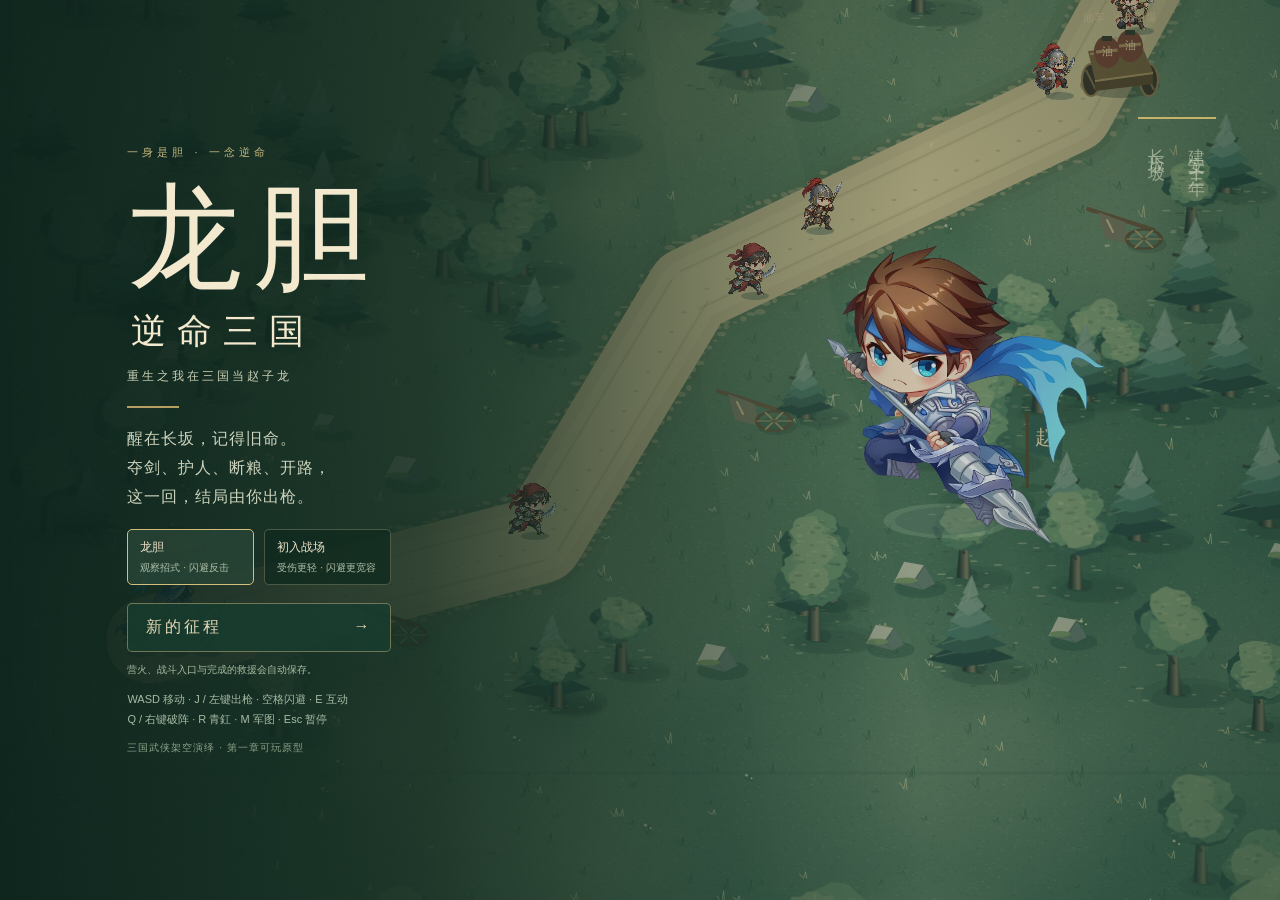
==== index.html @ f601c790 "丰富敌方动作与技能特效" ====
<!doctype html>
<html lang="zh-CN">
<head>
<meta charset="utf-8">
<meta name="viewport" content="width=device-width,initial-scale=1,viewport-fit=cover">
<meta name="theme-color" content="#122923">
<meta name="description" content="龙胆：逆命三国，2D动作冒险第一章长坂逆命。电脑版试玩，操控赵云，夺青釭、救母子、焚粮突围。">
<title>龙胆：逆命三国 · 重生之我在三国当赵子龙</title>
<style>:root{color-scheme:dark;--paper:#ece2c9;--ink:#142d27;--jade:#9bc7b9;--gold:#d9c58e;--muted:#b9c9b7}
.skill[data-skill]{position:relative;overflow:hidden;transition:border-color .12s,box-shadow .12s}
.skill[data-skill]::after{content:"";position:absolute;bottom:0;left:0;height:2px;width:var(--charge,100%);background:linear-gradient(90deg,#6aaba3,#c7eee0);transition:width .1s}
.skill[data-skill="sword"]::after{background:linear-gradient(90deg,#bc944d,#ffe3a5)}
.skill.unavailable b{color:#a6b8a5}.skill.casting{border-color:#dffbf3;box-shadow:0 0 18px #91e8e344,inset 0 0 20px #90dfd626}
.skill.ready{animation:skill-breathe 1.9s ease-in-out infinite}
@keyframes skill-breathe{50%{box-shadow:0 0 21px #d9bd6854,inset 0 0 14px #d9bd681a}}
.soft-effects .skill.ready{animation:none}
.skill.guided{border-color:#e5c98a;box-shadow:inset 0 0 16px #dcc67a28}.skill.guided kbd{background:#775c303d;color:#fff0c2}
.tutorial-hint{border-top:1px solid #c8b77b45;padding-top:10px}.tutorial-hint>small{font-size:9px;color:#d2b978;letter-spacing:1px}.tutorial-hint>strong{display:block;font-size:12px;line-height:1.6;font-weight:500;color:#efddb0;margin:7px 0}.tutorial-hint>p{margin-bottom:0;font-size:11px;line-height:1.8}.tutorial-hint.learned>small{color:#b2d6b6}
@media(prefers-reduced-motion:reduce){.skill.ready{animation:none}}
*{box-sizing:border-box}html,body{margin:0;width:100%;height:100%;background:#122923;color:var(--paper);font-family:"Microsoft YaHei UI","Microsoft YaHei",sans-serif;overflow:hidden;overscroll-behavior:none}
button{font:inherit;color:inherit;cursor:pointer;border:1px solid #d6cc9e48;background:#172f28ed;border-radius:5px;transition:background .15s,border-color .15s;}
button:hover{background:#2d4b3d;border-color:#d8bf84}button:focus-visible{outline:2px solid #e7ca88;outline-offset:3px}button:disabled{opacity:.5;cursor:default}
kbd{font-family:inherit;font-size:10px;color:#e7d4a1;border:1px solid #cbbd8a4d;padding:2px 5px;border-radius:3px;background:#0e221e8f}.hidden{display:none!important}
#game{position:relative;width:100%;height:100dvh;min-height:0;isolation:isolate}#battlefield{width:100%;height:100%;display:block;user-select:none;-webkit-user-select:none}
.hud{position:absolute;inset:0;pointer-events:none}.hud button{pointer-events:auto}.topbar{position:absolute;inset:0 0 auto;display:flex;align-items:center;gap:25px;padding:15px 24px 28px;background:linear-gradient(#0c221ef0,#102721c7,transparent)}
.brand{display:flex;gap:10px;align-items:center;min-width:217px}.seal{font-family:KaiTi,serif;border:1px solid #a9513f;background:#77372db0;font-size:25px;padding:3px 6px}.brand strong{font-family:STSong,SimSun,serif;letter-spacing:2px;font-weight:500;font-size:24px}.brand strong span{font-size:16px}.brand small{display:block;margin-top:6px;font-size:10px;color:#b7c0a4;letter-spacing:2px}
.vitals{width:225px;flex-shrink:0}.vital-line{display:flex;justify-content:space-between;font-size:12px;margin:0 0 5px}.vital-line.secondary{font-size:10px;color:#b4c9b6;margin:6px 0 3px}.meter{height:8px;background:#071b14c7;overflow:hidden;border-radius:2px}.meter i{display:block;width:100%;height:100%;transition:width .1s}.health i{background:linear-gradient(90deg,#9d4d3f,#deb096)}.energy{height:4px}.energy i{background:linear-gradient(90deg,#579784,#bddfc4)}
.battle-status{font-size:12px;line-height:1.6}.battle-status strong{display:block;font-weight:500;color:#e8d6a6}.battle-status small{font-size:10px;color:#b7c9b4}.top-actions{margin-left:auto;display:flex;gap:7px}.top-actions button{font-size:12px;padding:8px 10px;background:#10291be0}.top-actions button:first-child{display:none}
.mission-paper{position:absolute;top:110px;left:24px;width:210px;background:linear-gradient(125deg,#102c27ee,#1b352bdf);border-left:2px solid #ceb372;padding:15px}.paper-heading{display:flex;justify-content:space-between;font-size:10px;letter-spacing:2px;color:#c7ba8c}.mission-paper h2{font-family:STSong,SimSun,serif;font-size:22px;font-weight:500;letter-spacing:2px;margin:12px 0 8px}.mission-paper p{font-size:11px;color:#c3cec0;line-height:1.8;margin:0 0 12px}.objective-list{font-size:10px;line-height:2;color:#a9bda7;border-top:1px solid #bbc39424;padding-top:8px}.objective-list .done{color:#d6ce9a}.objective-list .done:before{content:"✓ ";color:#9dcaae}.objective-list .todo:before{content:"○ ";color:#819a87}.mission-paper>button{margin-top:10px;width:100%;padding:8px;font-size:11px}
.minimap-wrap{position:absolute;top:108px;right:24px;width:164px;background:#122e29d0;padding:3px;border:1px solid #cadbb139}.minimap-wrap canvas{display:block;width:100%;height:auto}.minimap-wrap span{display:block;text-align:center;font-size:9px;letter-spacing:1px;padding:5px;color:#c6c9ad}
.boss-hud{position:absolute;top:106px;left:50%;transform:translateX(-50%);width:min(360px,40vw)}.boss-hud>div:first-child{display:flex;justify-content:space-between;font-size:13px;margin-bottom:7px;text-shadow:0 1px 6px #071c15}.boss{height:7px}.boss i{background:linear-gradient(90deg,#91372e,#da8569)}.stagger{margin-top:4px;height:3px}.stagger i{background:#d6c18b;width:0}.boss-hud>small{display:block;font-size:10px;text-align:center;color:#ead9af;margin-top:6px;text-shadow:0 1px 4px #071c15}
.bottom-bar{position:absolute;inset:auto 0 0;display:flex;align-items:end;gap:20px;justify-content:center;padding:35px 20px 16px;background:linear-gradient(transparent,#0c211bdd,#0c211bf5)}.squad-controls{display:flex;gap:5px;align-items:center;padding-bottom:5px}.squad-controls>span{font-family:SimSun,serif;font-size:16px;writing-mode:vertical-rl;margin-right:7px;letter-spacing:4px;color:#d4c492}.squad-controls button{padding:10px;font-size:12px}.squad-controls button.selected{border-color:#cbbb79;color:#ead9a8;background:#34543bcc}.squad-controls button.inactive{color:#92aa94;border-color:#91a28b30}
.skills{display:flex;gap:6px}.skill{display:flex;flex-direction:column;justify-content:center;align-items:center;width:89px;height:69px;background:#142d24e5;border:1px solid #c3c69836;border-radius:4px;padding:6px 4px;gap:6px}.skill b{font-size:12px;font-weight:500}.skill small{font-size:9px;color:#afbea8}.skill.ultimate{border-color:#ae93505c}.skill.ready{border-color:#e4ca80;box-shadow:0 0 12px #d9a34730}
.interaction{position:absolute;left:50%;bottom:127px;transform:translateX(-50%);padding:10px 15px;max-width:90%;text-align:center;font-size:12px;background:#102a24f0;border:1px solid #c4b88280;border-radius:4px;box-shadow:0 4px 20px #08261950}.interaction kbd{margin-right:7px}
.toast{position:absolute;top:77px;left:50%;transform:translateX(-50%);max-width:70%;text-align:center;font-size:12px;padding:8px 16px;background:#173b2ff0;border:1px solid #cabe855e;border-radius:4px}.command-banner{position:absolute;bottom:107px;left:50%;transform:translateX(-50%);font-size:12px;letter-spacing:2px;color:#e5d4a9;text-shadow:0 2px 6px #061811;opacity:0;transition:opacity .2s}.command-banner.show{opacity:1}.counter-hint{position:absolute;left:50%;top:47%;transform:translateX(-50%);font-size:12px;letter-spacing:1px;color:#b9edf1;text-shadow:0 2px 5px #113929}
.stage-banner{position:absolute;left:50%;top:27%;transform:translateX(-50%);text-align:center;pointer-events:none;text-shadow:0 3px 12px #173323}.stage-banner small{display:block;color:#dad3af;font-size:12px;letter-spacing:5px;margin-bottom:10px}.stage-banner strong{font-family:KaiTi,SimSun,serif;font-size:38px;font-weight:500;letter-spacing:8px}
.overlay{position:absolute;inset:0;z-index:10;display:flex;align-items:flex-start;justify-content:center;background:#081a15c7;backdrop-filter:blur(5px);overflow-y:auto;padding:25px;overscroll-behavior:contain;}.menu-overlay{justify-content:flex-start;background:linear-gradient(90deg,#0b221bef,#142c21d6 33%,#21382a30 72%);backdrop-filter:none}
.menu-content{margin: auto 0 auto 8vw;padding:22px 0;max-width:450px}.eyebrow{font-size:11px;letter-spacing:4px;color:#c6b87f;margin:0 0 18px}.menu-content h1{font-family:STSong,SimSun,serif;font-weight:500;font-size:clamp(74px,9vw,118px);letter-spacing:12px;line-height:1.05;margin:0;color:#f3e9ce;text-shadow:0 4px 25px #0a211a70}.menu-content h1>span{display:block;font-size:35px;letter-spacing:11px;padding:15px 0 0 4px}.subtitle{font-size:12px;letter-spacing:3px;color:#cbd1b5;margin:18px 0 21px}.ink-rule{width:52px;height:2px;background:#b69d61;margin-bottom:17px}.opening{font-family:STSong,SimSun,serif;font-size:16px;line-height:1.8;letter-spacing:1px;color:#cdd4bd;margin:0 0 17px}
.difficulty{display:flex;gap:10px;margin-bottom:12px}.difficulty button{background:#112b20ce;padding:9px 12px;font-size:12px;min-width:127px;text-align:left}.difficulty button.selected{border-color:#d4be7c;background:#294637c9}.difficulty small{display:block;font-size:10px;margin-top:5px;color:#b0c0a9}
.primary-button{background:#dfd1a8;color:#233529;border:1px solid #ece0b9;font-family:STSong,SimSun,serif;padding:13px 24px;font-size:19px;letter-spacing:3px;min-height:48px}.primary-button:hover{background:#f0e4c3;color:#152e1e}#startButton,#continueButton{width:264px;text-align:left;padding:13px 18px;margin-top:6px}#continueButton span,#startButton span{float:right}#continueButton~#startButton{font-size:16px;background:#173c2ede;color:#e5d6b4;border-color:#b8ab778c}
.menu-controls{font-size:11px;line-height:1.8;white-space:pre-line;color:#a7bba4;margin:12px 0}.save-info{font-size:10px;color:#a8bda1;line-height:1.6;margin:10px 0}.fiction-note{display:block;font-size:10px;letter-spacing:1px;color:#8ba188;margin-top:7px}.menu-side-note{position:absolute;right:5vw;top:13%;font-family:SimSun,serif;writing-mode:vertical-rl;font-size:17px;line-height:2.3;letter-spacing:8px;color:#d6dbc295;border-top:2px solid #c7b269;padding-top:16px}
.dialog-paper,.pause-paper,.ending-paper,.map-paper{margin:auto 0;width:min(590px,100%);background:linear-gradient(135deg,#203c31,#122c23);border:1px solid #b6b57d66;box-shadow:0 20px 75px #021b12a3;padding:30px;border-radius:5px}.dialog-paper h2,.pause-paper h2,.ending-paper h2,.map-paper h2{font-family:STSong,SimSun,serif;font-weight:500;font-size:29px;letter-spacing:2px;margin:0 0 17px;color:#eadcba}.dialog-paper>p,.pause-paper>p,.ending-paper>p{font-size:13px;line-height:1.8;color:#c6d2bb;white-space:pre-line}.dialog-choices{display:flex;flex-direction:column;gap:9px;margin-top:20px}.dialog-choices>button:not(.primary-button){padding:12px 15px;font-size:13px;background:#0e281cc7;text-align:left;min-height:46px}.dialog-choices strong{font-weight:500}.dialog-choices small{display:block;font-size:11px;line-height:1.5;color:#a9bca7;margin-top:5px}
.dialog-speaker{display:flex;align-items:center;gap:13px;margin-bottom:15px}.dialog-speaker img{width:60px;height:60px;object-fit:contain;background:#182f26;border:1px solid #bbbd8350;border-radius:50%}.dialog-speaker .eyebrow{margin:0;letter-spacing:2px}.pause-paper .save-info{font-size:11px}.retry-note{color:#ddcea7!important}
.ending-paper{width:min(660px,100%)}.ending-stats{display:grid;grid-template-columns:repeat(4,1fr);gap:10px;padding:18px 0;border-top:1px solid #b9bc7f28;border-bottom:1px solid #b9bc7f28;margin-top:18px}.ending-stats b{display:block;font-size:25px;font-family:SimSun,serif;font-weight:500;color:#e4cd92}.ending-stats span{font-size:10px;color:#9fb39c}.ending-history{font-size:11px;line-height:1.8;margin-top:17px;color:#c4cdb0}.ending-outcomes{display:flex;flex-wrap:wrap;gap:8px;margin-top:18px}.ending-outcomes span{padding:7px 9px;font-size:11px;background:#112b22;border:1px solid #94a98538}.ending-outcomes .changed{border-color:#c5af79;color:#ecdaaa}
.map-paper{width:min(860px,100%);padding:24px}.map-heading{display:flex;justify-content:space-between;align-items:center;gap:12px}.map-heading h2{font-size:22px;margin-bottom:16px}.map-heading .eyebrow{margin-bottom:9px}.map-heading>button{font-size:12px;padding:9px 12px;white-space:nowrap}.map-paper>canvas{display:block;width:100%;height:auto;border:1px solid #b7bf8740}.region-route{display:flex;gap:6px;flex-wrap:wrap;align-items:center;font-size:10px;color:#7e987f;margin:0 0 12px}.region-route span{padding:5px 6px;border:1px solid #93a07824}.region-route .visited{color:#bed0b6}.region-route .current{color:#efdcac;border-color:#bfaa73}.region-route i{font-style:normal}.memory-cards{display:grid;grid-template-columns:repeat(3,1fr);gap:10px;margin-top:14px}.memory-card{padding:10px;border-left:2px solid #c5b373;background:#10291bc9}.memory-card strong{font-size:12px;font-weight:500;color:#dfcea3}.memory-card p{font-size:11px;line-height:1.6;margin:6px 0;color:#b1c3a8}.memory-card.changed{border-color:#c47b59}.map-hint{font-size:10px;text-align:center;color:#9eb099;margin:12px 0 0}
.loading{position:absolute;inset:0;z-index:20;display:flex;align-items:center;justify-content:center;background:#122923;letter-spacing:3px;color:#cfbe8d;font-size:14px}
@media(max-width:1100px){.topbar{gap:16px;padding:13px 18px 24px}.brand{min-width:195px}.brand strong{font-size:22px}.vitals{width:190px}.battle-status{font-size:11px}.bottom-bar{gap:12px;padding-left:10px;padding-right:10px}.skill{width:79px}.squad-controls button{padding:10px 8px}.mission-paper{left:18px;width:190px}.minimap-wrap{right:18px;width:142px}}
@media(max-width:760px){.brand strong span,.brand small,.seal,.battle-status{display:none}.brand{min-width:0}.brand strong{font-size:18px;letter-spacing:1px}.topbar{padding:12px;gap:10px}.vitals{width:135px}.top-actions button{font-size:10px;padding:7px}.top-actions kbd{display:none}.mission-paper{top:85px;left:12px;width:153px;padding:10px}.mission-paper h2{font-size:17px}.mission-paper p{font-size:10px}.minimap-wrap{top:86px;right:12px;width:105px}.boss-hud{top:83px;width:230px}.bottom-bar{flex-direction:column;align-items:center;gap:7px;padding-bottom:10px}.squad-controls>span{writing-mode:initial;font-size:12px;letter-spacing:1px}.squad-controls button{padding:8px 10px;font-size:11px}.skill{width:65px;height:59px}.skill b{font-size:10px}.skill small{font-size:8px}.skill kbd{font-size:8px}.interaction{bottom:170px;font-size:11px}.toast{top:66px;font-size:10px;max-width:84%}.overlay{padding:15px}.menu-content{margin-left:5vw}.menu-content h1{font-size:80px}.menu-content h1>span{font-size:29px;letter-spacing:9px}.subtitle{font-size:11px;letter-spacing:1px}.menu-side-note{font-size:13px;right:4%}.dialog-paper,.pause-paper,.ending-paper{padding:23px}.dialog-paper h2,.pause-paper h2,.ending-paper h2{font-size:24px}.dialog-paper>p,.pause-paper>p,.ending-paper>p{font-size:12px}.map-paper{padding:16px}.map-heading h2{font-size:19px}.map-heading>button{font-size:11px}.memory-cards{grid-template-columns:1fr;gap:6px}.memory-card{padding:7px 9px}.memory-card p{margin:3px 0}.ending-stats{grid-template-columns:repeat(2,1fr)}}
@media(max-height:620px){.menu-content{padding:10px 0}.eyebrow{margin-bottom:11px}.menu-content h1{font-size:65px}.menu-content h1>span{font-size:25px;padding-top:10px}.subtitle{margin:12px 0 14px}.ink-rule{margin-bottom:12px}.opening{font-size:13px;margin-bottom:11px;line-height:1.6}.menu-controls{font-size:10px;margin:9px 0}.difficulty{margin-bottom:7px}.difficulty button{padding:8px 10px}.fiction-note{font-size:9px}.save-info{font-size:9px}.dialog-paper,.pause-paper,.ending-paper{padding:22px}.dialog-speaker{margin-bottom:10px}.dialog-speaker img{width:45px;height:45px}.dialog-paper h2,.pause-paper h2{font-size:23px;margin-bottom:12px}.dialog-choices{margin-top:15px}.map-paper{padding:17px}.map-paper>canvas{max-height:42vh;object-fit:contain}.mission-paper{padding:12px}.mission-paper h2{font-size:19px}.objective-list{font-size:9px}}
@media(max-width:600px){.menu-side-note{display:none}.menu-overlay{background:linear-gradient(90deg,#0b241def,#102d21c4 78%,#21382a40)}.memory-card strong{font-size:11px}.map-heading{flex-wrap:wrap}.region-route{gap:4px;font-size:9px}}
</style>
</head>
<body>
<main id="game" aria-label="龙胆：逆命三国">
<canvas id="battlefield" aria-label="长坂战场：电脑使用WASD移动、J攻击、空格闪避、E互动"></canvas>
<div id="hud" class="hud hidden">
<header class="topbar">
<div class="brand"><span class="seal">龙</span><div><strong>龙胆<span>：逆命三国</span></strong><small id="regionLabel">第一章 · 长坂逆命</small></div></div>
<div class="vitals"><div class="vital-line"><span>赵子龙</span><span id="hpLabel">200 / 200</span></div><div class="meter health"><i id="hpFill"></i></div><div class="vital-line secondary"><span>气力</span><span id="qiLabel">100</span></div><div class="meter energy"><i id="qiFill"></i></div></div>
<div class="battle-status"><strong id="troopLabel">随军 3 人 · 待命</strong><small id="pressureLabel">观察 · 闪避 · 反击</small></div>
<div class="top-actions"><button id="quickMapButton" type="button" aria-label="查看军图">军图</button><button id="soundButton" type="button" aria-label="切换声音">声音 开</button><button id="pauseButton" type="button" aria-label="暂停游戏">暂停 <kbd>Esc</kbd></button></div>
</header>
<aside class="mission-paper"><div class="paper-heading"><span>长坂战令</span><span id="timeLabel">00:00</span></div><h2 id="missionTitle">枪起长坂</h2><p id="missionText"></p><div id="tutorialHint" class="tutorial-hint hidden"><small id="tutorialStep"></small><strong id="tutorialTitle"></strong><p id="tutorialText"></p></div><div id="objectiveList" class="objective-list"></div><button id="mapButton" type="button">查看军图 <kbd>M</kbd></button></aside>
<aside class="minimap-wrap"><canvas id="minimap" width="176" height="128" aria-label="当前区域地图"></canvas><span id="minimapCaption">溃军山道 · 北 ↑</span></aside>
<div id="bossHud" class="boss-hud hidden"><div><span id="bossName"></span><span id="bossHpLabel"></span></div><div class="meter boss"><i id="bossHpFill"></i></div><div class="meter stagger"><i id="staggerFill"></i></div><small id="bossMove"></small></div>
<div id="counterHint" class="counter-hint hidden">精准闪避 · 现在出枪接回马枪</div>
<div id="commandBanner" class="command-banner"></div><div id="interaction" class="interaction hidden"></div>
<div id="toast" class="toast hidden" role="status" aria-live="polite"></div>
<div id="stageBanner" class="stage-banner hidden"><small id="stageChapter"></small><strong id="stageName"></strong></div>
<footer class="bottom-bar"><div class="squad-controls"><span>军令</span><button type="button" data-command="follow" class="selected"><kbd>1</kbd> 集合</button><button type="button" data-command="hold"><kbd>2</kbd> 守点</button><button type="button" data-command="charge"><kbd>3</kbd> 冲阵</button></div><div class="skills"><div class="skill" data-skill="attack"><kbd>J / 左键</kbd><b>龙枪三式</b><small>快枪 · 三式收招</small></div><div class="skill" data-skill="dash"><kbd>空格 / K</kbd><b>闪避</b><small id="dashState">消耗16气力</small></div><div class="skill" data-skill="sweep"><kbd>Q / 右键</kbd><b>横扫破阵</b><small id="heavyState">消耗30气力</small></div><div class="skill ultimate" data-skill="sword"><kbd>R</kbd><b>青釭断势</b><small id="rageState">夺剑后习得</small></div><button id="healButton" type="button" class="skill"><kbd>F</kbd><b>行军药</b><small id="potionState">剩余3份</small></button></div></footer>
</div>
<section id="menu" class="overlay menu-overlay">
<div class="menu-content"><p class="eyebrow">一身是胆 · 一念逆命</p><h1>龙胆<span>逆命三国</span></h1><p class="subtitle">重生之我在三国当赵子龙</p><div class="ink-rule"></div><p class="opening">醒在长坂，记得旧命。<br>夺剑、护人、断粮、开路，<br>这一回，结局由你出枪。</p><div class="difficulty" aria-label="战斗难度"><button type="button" data-difficulty="normal" class="selected">龙胆<small>观察招式 · 闪避反击</small></button><button type="button" data-difficulty="story">初入战场<small>受伤更轻 · 闪避更宽容</small></button></div><button id="continueButton" class="primary-button hidden" type="button">继续逆命 <span>→</span></button><button id="startButton" class="primary-button" type="button">新的征程 <span>→</span></button><p id="saveInfo" class="save-info"></p><p id="menuControls" class="menu-controls"></p><small class="fiction-note">三国武侠架空演绎 · 第一章可玩原型</small></div><div class="menu-side-note">建安十三年<br>长坂坡</div>
</section>
<section id="dialog" class="overlay hidden" aria-labelledby="dialogTitle"><div class="dialog-paper"><div class="dialog-speaker"><img id="dialogPortrait" alt="赵云形象"><p id="dialogEyebrow" class="eyebrow">赵云</p></div><h2 id="dialogTitle"></h2><p id="dialogText"></p><div id="dialogChoices" class="dialog-choices"></div></div></section>
<section id="pause" class="overlay hidden"><div class="pause-paper"><p class="eyebrow">暂歇锋芒</p><h2>战场已暂停</h2><p id="pauseControls"></p><p id="checkpointInfo" class="save-info"></p><div class="dialog-choices"><button id="resumeButton" class="primary-button" type="button">重返战场</button><button id="effectsButton" type="button">技能特效：完整</button><button id="fullscreenButton" type="button">全屏游玩</button><button id="restartButton" type="button">重新开始第一章</button><button id="pauseMenuButton" type="button">返回标题画面</button></div></div></section>
<section id="map" class="overlay hidden" aria-labelledby="mapTitle"><div class="map-paper"><div class="map-heading"><div><p class="eyebrow">长坂军图</p><h2 id="mapTitle">来路与未尽之命</h2></div><button id="closeMapButton" type="button">收起军图 <kbd>M</kbd></button></div><div id="regionRoute" class="region-route"></div><canvas id="bigmap" width="750" height="450" aria-label="当前区域军图"></canvas><div id="memoryCards" class="memory-cards"></div><p class="map-hint">金：前路　青：营火与救援　红：敌阵　白：赵云</p></div></section>
<section id="defeat" class="overlay hidden" aria-labelledby="defeatTitle"><div class="pause-paper"><p class="eyebrow">长坂未竟</p><h2 id="defeatTitle"></h2><p id="defeatText"></p><p class="retry-note">已完成的救援、夺剑与捷径会保留。</p><div class="dialog-choices"><button id="retryButton" class="primary-button" type="button">重新握枪</button><button id="defeatMenuButton" type="button">回到标题</button></div></div></section>
<section id="ending" class="overlay hidden" aria-labelledby="endingTitle"><div class="ending-paper"><p class="eyebrow">长坂战报 · 你改写的这一页</p><h2 id="endingTitle"></h2><p id="endingText"></p><div id="endingOutcomes" class="ending-outcomes"></div><div id="endingStats" class="ending-stats"></div><div id="endingHistory" class="ending-history"></div><div class="dialog-choices"><button id="playAgainButton" class="primary-button" type="button">再改一次历史</button><button id="backMenuButton" type="button">回到标题</button></div></div></section>
<div id="loading" class="loading">正在铺开长坂军图…</div>
</main>
<script>/* Canvas scenery and character sprite rendering, bundled into the offline build. */
(() => {
  'use strict';
  const TAU = Math.PI * 2;
  const clamp = (v, a, b) => Math.max(a, Math.min(b, v));
  const oval = (g, x, y, rx, ry, color) => {
    g.fillStyle = color; g.beginPath(); g.ellipse(x, y, rx, ry, 0, 0, TAU); g.fill();
  };
  const poly = (g, points, color) => {
    g.fillStyle = color; g.beginPath(); points.forEach(([x, y], i) => i ? g.lineTo(x, y) : g.moveTo(x, y)); g.closePath(); g.fill();
  };
  const line = (g, points, color, width = 1) => {
    g.strokeStyle = color; g.lineWidth = width; g.beginPath(); points.forEach(([x, y], i) => i ? g.lineTo(x, y) : g.moveTo(x, y)); g.stroke();
  };
  function randomFor(seed) {
    return () => { seed = (Math.imul(seed, 1664525) + 1013904223) >>> 0; return seed / 4294967296; };
  }
  function leafCloud(g, x, y, rx, ry, color, rnd) {
    g.fillStyle = color; g.beginPath();
    for (let i = 0; i <= 22; i++) {
      const angle = i / 22 * TAU, rag = 0.84 + rnd() * 0.22;
      const px = x + Math.cos(angle) * rx * rag, py = y + Math.sin(angle) * ry * rag;
      if (i) g.lineTo(px, py); else g.moveTo(px, py);
    }
    g.closePath(); g.fill();
  }
  function tree(g, t) {
    const s = t.size, rnd = randomFor(Math.floor(t.seed * 100000) + 19);
    g.save(); g.translate(t.x, t.y);
    oval(g, 20, 11, s * 1.05, s * 0.32, '#253e3424');
    oval(g, 3, 4, s * 0.35, s * 0.18, '#162f3540');
    const bark = g.createLinearGradient(-5, 0, 6, 0); bark.addColorStop(0, '#273b36'); bark.addColorStop(0.65, '#7a7960'); bark.addColorStop(1, '#34473c');
    poly(g, [[-8, 8], [-3, -s * 1.6], [1, -s * 1.7], [7, 7], [14, 11], [0, 9]], bark);
    line(g, [[0, -s * 0.55], [-s * 0.42, -s * 1.27], [-s * 0.62, -s * 1.31]], '#34443a', 3);
    line(g, [[1, -s * 0.8], [s * 0.38, -s * 1.53]], '#34443a', 3);
    if (t.shade < 0.32) {
      const colors = ['#274841', '#355d50', '#477463', '#628976', '#789582'];
      for (let level = 0; level < 5; level++) {
        const y = -s * 0.22 - level * s * 0.34, width = s * (1.16 - level * 0.2);
        const pts = [[-width, y + 5], [-width * 0.43, y - s * 0.25], [-width * 0.61, y - s * 0.25], [1, y - s * 0.76], [width * 0.59, y - s * 0.22], [width * 0.43, y - s * 0.2], [width, y + 3], [width * 0.3, y + 9], [-width * 0.22, y + 12]];
        poly(g, pts, colors[level]);
        line(g, [[-width * 0.8, y + 2], [-width * 0.22, y - s * 0.1], [1, y - s * 0.65]], '#a4b79755', 1.3);
        for (let j = 0; j < 20; j++) {
          const px = (rnd() - 0.5) * width * 1.5, py = y - rnd() * s * 0.22;
          line(g, [[px - 3, py], [px + 2, py - 3]], j % 3 ? '#a2b99426' : '#193e3b36');
        }
      }
    } else {
      const colors = ['#2d5147', '#3c6452', '#527c61', '#688f6b', '#809c75'];
      for (let i = 0; i < 10; i++) {
        const angle = i * 2.4 + t.seed * 4;
        const x = Math.cos(angle) * s * (i < 5 ? 0.5 : 0.32);
        const y = -s * 1.45 + Math.sin(angle) * s * 0.37 - (i > 6 ? s * 0.24 : 0);
        leafCloud(g, x, y, s * (0.66 - i * 0.014), s * 0.46, colors[Math.min(4, Math.floor(i / 2))], rnd);
        for (let j = 0; j < 15; j++) {
          const px = x + (rnd() - 0.5) * s * 0.85, py = y + (rnd() - 0.5) * s * 0.58;
          oval(g, px, py, 1.5 + rnd() * 3, 0.8 + rnd(), j % 3 ? '#c9cd982b' : '#193b3530');
        }
      }
    }
    g.restore();
  }
  function hut(g, h) {
    const { x, y, w, h: height, type } = h;
    const rnd = randomFor(Math.round(x + y));
    g.save(); g.translate(x, y); g.lineJoin = 'round';
    oval(g, 17, height * 0.28, w * 0.64, height * 0.4, '#243d3d30');
    if (type === 'tent') {
      poly(g, [[-w / 2 - 4, height / 2], [-w / 2 + 8, -height / 2], [0, -height / 2 - 28], [w / 2 + 5, height / 2]], '#b3a37c');
      poly(g, [[0, -height / 2 - 28], [0, height / 2], [w / 2 + 5, height / 2]], '#84765d');
      for (let i = 0; i < 5; i++) line(g, [[-w / 2 + 14 + i * 9, height / 2 - 3], [-5 + i * 2, -height / 2 - 20]], '#e6d7ad48');
      poly(g, [[-13, height / 2], [2, -5], [20, height / 2]], '#253a35');
      line(g, [[0, -height / 2 - 32], [0, height / 2 + 8]], '#4c4e3a', 3);
      for (const side of [-1, 1]) line(g, [[side * w / 2, height / 2 - 7], [side * (w / 2 + 18), height / 2 + 14]], '#b5a88a');
      g.restore(); return;
    }
    const wall = g.createLinearGradient(0, -height / 2, 0, height / 2); wall.addColorStop(0, '#d5c7a0'); wall.addColorStop(1, '#afa884');
    poly(g, [[-w / 2, -height / 2], [w / 2, -height / 2], [w / 2, height / 2], [-w / 2, height / 2]], wall);
    poly(g, [[w * 0.17, -height / 2], [w / 2, -height / 2], [w / 2, height / 2], [w * 0.17, height / 2]], '#8d917480');
    for (let i = 0; i < 42; i++) {
      const px = (rnd() - 0.5) * (w - 4), py = (rnd() - 0.5) * (height - 6);
      line(g, [[px, py], [px + 3 + rnd() * 7, py - 1]], i % 4 ? '#6b786c16' : '#f4e4b724');
    }
    poly(g, [[-14, height / 2], [-14, height / 2 - 35], [13, height / 2 - 35], [13, height / 2]], '#374943');
    g.fillStyle = '#635d48'; g.fillRect(-11, height / 2 - 32, 10, 31);
    line(g, [[-14, height / 2], [-14, height / 2 - 35], [13, height / 2 - 35]], '#dfcea358', 2);
    g.fillStyle = '#596453'; g.fillRect(-w / 2 + 12, height / 2 - 35, 19, 16);
    for (let i = 0; i < 4; i++) line(g, [[-w / 2 + 15 + i * 4, height / 2 - 34], [-w / 2 + 15 + i * 4, height / 2 - 20]], '#c0b88e');
    line(g, [[-w / 2, height / 2], [w / 2, height / 2]], '#718370', 4);
    if (type === 'ruin') {
      poly(g, [[-w / 2 - 10, -3], [-8, -height / 2 - 35], [14, -height / 2 - 20], [-w / 2 + 18, 5]], '#596b63');
      for (let i = 0; i < 5; i++) line(g, [[12 + i * 13, -height / 2 + i % 2 * 13], [14 + i * 13, -height / 2 - 21 + i % 2 * 18]], '#524d39', 4);
      poly(g, [[-15, height / 2 - 6], [4, -9], [18, 3], [34, height / 2]], '#9d9c7b');
    } else {
      const roof = g.createLinearGradient(0, -height / 2 - 36, 0, 14); roof.addColorStop(0, '#819386'); roof.addColorStop(1, '#3e5750');
      poly(g, [[-w / 2 - 14, -1], [-6, -height / 2 - 37], [w / 2 + 16, -1], [4, 12]], roof);
      poly(g, [[-6, -height / 2 - 37], [w / 2 + 16, -1], [4, 12], [-6, -height / 2 - 12]], '#2d4c4666');
      for (let i = 0; i <= 13; i++) {
        const px = -w / 2 - 9 + i * (w + 20) / 13;
        line(g, [[px, 0], [-6 + (px + 6) * 0.12, -height / 2 - 29]], '#a5b7a25b', 1.5);
        for (let j = 0; j < 5; j++) {
          const t = 0.1 + j * 0.17;
          oval(g, px * (1 - t) - 6 * t, (-height / 2 - 29) * t + 1, 2, 0.8, '#253f422d');
        }
      }
      line(g, [[-w / 2 - 14, -1], [4, 12], [w / 2 + 16, -1]], '#233e3c', 4);
      line(g, [[-11, -height / 2 - 35], [-6, -height / 2 - 39], [7, -height / 2 - 31]], '#bdc1a5', 2);
    }
    g.restore();
  }
  function landscape(scene, roads, isRoad, W, H, pixelRatio) {
    const canvas = document.createElement('canvas'), ratio = Math.min(pixelRatio, 1.5);
    canvas.width = Math.round(W * ratio); canvas.height = Math.round(H * ratio);
    const g = canvas.getContext('2d'); g.scale(ratio, ratio);
    const rnd = randomFor(37595);
    const soil = g.createLinearGradient(0, 0, W, H); soil.addColorStop(0, '#a3ad8a'); soil.addColorStop(0.48, '#9d9e76'); soil.addColorStop(1, '#71866c');
    g.fillStyle = soil; g.fillRect(0, 0, W, H);
    for (let i = 0; i < 1000; i++) {
      const x = rnd() * W, y = rnd() * H, radius = 20 + rnd() * 125;
      const wash = g.createRadialGradient(x, y, 0, x, y, radius);
      wash.addColorStop(0, i % 3 ? '#d8cfa216' : '#345d4420'); wash.addColorStop(1, '#a9b38700');
      g.fillStyle = wash; g.fillRect(x - radius, y - radius, radius * 2, radius * 2);
    }
    // Forest floor darkens toward the trunks; the navigable paths stay bright.
    for (const t of scene.trees) {
      oval(g, t.x + 6, t.y - 5, t.size * 1.45, t.size * 0.6, '#3e6a4b18');
      for (let j = 0; j < 9; j++) oval(g, t.x + (rnd() - 0.5) * t.size * 2.7, t.y + (rnd() - 0.5) * t.size, 1 + rnd() * 3, 1, '#ced39850');
    }
    const water = g.createLinearGradient(0, 120, 0, 285); water.addColorStop(0, '#537d76'); water.addColorStop(0.5, '#376663'); water.addColorStop(1, '#698b77');
    g.fillStyle = water; g.fillRect(0, 120, W, 165);
    for (let i = 0; i < 145; i++) {
      const x = rnd() * W, y = 125 + rnd() * 158;
      line(g, [[x, y], [x + 17 + rnd() * 80, y - 1]], '#b8d2bd30');
    }
    poly(g, [[0, 120], [0, 45], [140, 10], [260, 67], [420, 23], [650, 67], [910, 10], [1080, 120]], '#829887');
    poly(g, [[0, 120], [0, 75], [190, 34], [310, 102], [510, 51], [730, 113], [870, 67], [1080, 120]], '#536f67');
    poly(g, [[1310, 120], [1410, 30], [1600, 60], [1750, 10], [1880, 70], [2130, 25], [W, 120]], '#7d9680');
    line(g, [[0, 299], [W, 299]], '#4566515c', 13);
    g.beginPath(); g.moveTo(2460, 300); g.bezierCurveTo(2290, 700, 2520, 980, 2420, 1340); g.bezierCurveTo(2290, 1570, 2510, 1770, 2440, 1950);
    g.strokeStyle = '#426e63'; g.lineWidth = 181; g.stroke(); g.strokeStyle = '#86aa8d60'; g.lineWidth = 122; g.stroke();
    for (const road of roads) {
      g.beginPath(); road.forEach(([x, y], i) => i ? g.lineTo(x, y) : g.moveTo(x, y)); g.lineJoin = 'round'; g.lineCap = 'round';
      g.strokeStyle = '#706d4820'; g.lineWidth = 111; g.stroke(); g.strokeStyle = '#bfad7a'; g.lineWidth = 82; g.stroke();
      g.strokeStyle = '#d9c7954d'; g.lineWidth = 55; g.stroke(); g.strokeStyle = '#ece1b32d'; g.lineWidth = 25; g.stroke();
    }
    for (let i = 0; i < 9800; i++) {
      const x = rnd() * W, y = 320 + rnd() * (H - 320); if (x > 2310) continue;
      if (isRoad(x, y, 43)) {
        oval(g, x, y, 0.8 + rnd() * 2.1, 0.4 + rnd() * 0.9, i % 3 ? '#77644630' : '#f1dfaf55');
        if (i % 14 === 0) line(g, [[x, y], [x + 8, y - 3]], '#8871452c');
      } else {
        const tall = 3 + rnd() * 7;
        line(g, [[x - 3, y - tall * 0.7], [x, y], [x + 2, y - tall]], i % 3 ? '#3f674641' : '#d4d79c73');
        if (i % 29 === 0) { oval(g, x, y - tall, 1.5, 1.5, '#ece1aa'); oval(g, x + 3, y - tall + 2, 1.2, 1.2, '#eee9c0'); }
      }
    }
    for (const r of scene.rocks) {
      oval(g, r.x + 7, r.y + 7, r.r * 1.13, r.r * 0.44, '#294d3c26');
      poly(g, [[r.x - r.r, r.y], [r.x - r.r * 0.45, r.y - r.r * 0.76], [r.x + r.r * 0.3, r.y - r.r * 0.8], [r.x + r.r, r.y], [r.x + r.r * 0.5, r.y + r.r * 0.37]], '#6d8173');
      poly(g, [[r.x - r.r, r.y], [r.x - r.r * 0.45, r.y - r.r * 0.76], [r.x + r.r * 0.3, r.y - r.r * 0.8], [r.x + r.r * 0.15, r.y - 2]], '#b5bca0');
      line(g, [[r.x + r.r * 0.3, r.y - r.r * 0.72], [r.x + r.r * 0.15, r.y - 2], [r.x + r.r * 0.49, r.y + r.r * 0.31]], '#3b615744');
      oval(g, r.x - 5, r.y - 1, r.r * 0.4, 3, '#718a5850');
    }
    g.fillStyle = '#645941'; g.fillRect(1130, 105, 180, 205);
    for (let y = 108; y < 310; y += 13) {
      g.fillStyle = Math.floor(y / 13) % 2 ? '#a28e63' : '#8d7b56'; g.fillRect(1136, y, 169, 10);
      line(g, [[1141, y + 2], [1298, y + 2]], '#dfc79147');
      for (const x of [1141, 1298]) oval(g, x, y + 5, 1, 1, '#3e4431');
    }
    for (const x of [1130, 1304]) { g.fillStyle = '#3b4e3a'; g.fillRect(x, 101, 7, 210); for (let y = 110; y <= 311; y += 37) g.fillRect(x - 2, y - 8, 10, 14); }
    const fences = [[600, 1190, 73], [805, 1455, 72], [1750, 720, 70], [2145, 1205, 84]];
    for (const [x, y, length] of fences) {
      line(g, [[x, y - 4], [x + length, y - 4]], '#5f6d47', 3); line(g, [[x, y + 4], [x + length, y + 4]], '#8b9367', 2);
      for (let i = 0; i < length; i += 14) { line(g, [[x + i, y + 11], [x + i + 1, y - 16]], '#536349', 3); line(g, [[x + i, y - 5], [x + i + 3, y - 5]], '#c7ba86'); }
    }
    for (let i = 0; i < 7; i++) {
      const x = 1990 + i % 3 * 35, y = 1268 + Math.floor(i / 3) * 25;
      oval(g, x + 3, y + 10, 16, 7, '#314e3d50'); g.fillStyle = '#a68a59'; g.fillRect(x - 11, y - 10, 22, 20); oval(g, x, y - 10, 11, 5, '#d0b17a');
      for (const sy of [-4, 5]) line(g, [[x - 11, y + sy], [x + 11, y + sy]], '#655b3c', 2);
      for (let j = -7; j <= 7; j += 7) line(g, [[x + j, y - 6], [x + j, y + 8]], '#78674150');
    }
    g.fillStyle = '#8a7853'; g.fillRect(655, 1305, 56, 25); g.strokeStyle = '#4c5941'; g.lineWidth = 4; g.strokeRect(658, 1308, 50, 17);
    for (const x of [665, 702]) { oval(g, x, 1333, 9, 9, '#384d3e'); oval(g, x, 1333, 6, 6, '#b3a476'); line(g, [[x - 5, 1328], [x + 5, 1338]], '#566447'); line(g, [[x + 5, 1328], [x - 5, 1338]], '#566447'); }
    g.font = '22px KaiTi, SimSun, serif'; g.textAlign = 'center'; g.fillStyle = '#254c3938'; g.fillText('长 坂 坡', 1450, 1490);
    return { canvas, ratio };
  }
  function stageLandscape(scene, W, H, ratio) {
    const pad = 600, canvas = document.createElement('canvas'); canvas.width = Math.round((W + pad * 2) * ratio); canvas.height = Math.round((H + pad * 2) * ratio);
    const g = canvas.getContext('2d'); g.scale(ratio, ratio); g.translate(pad, pad); const rnd = randomFor(scene.definition.seed * 773);
    const mood = scene.definition.mood, palette = { forest: ['#abb88c', '#7d9877'], village: ['#bcb083', '#8e9672'], temple: ['#a9afa1', '#788c7e'], house: ['#b4b092', '#809784'], camp: ['#b7a37b', '#829478'], river: ['#a9b292', '#809e84'] }[mood];
    const base = g.createLinearGradient(0, 0, W, H); base.addColorStop(0, palette[0]); base.addColorStop(1, palette[1]); g.fillStyle = base; g.fillRect(-pad, -pad, W + pad * 2, H + pad * 2);
    for (let i = 0; i < 280; i++) { const x = rnd() * W, y = rnd() * H, r = 25 + rnd() * 100; const wash = g.createRadialGradient(x, y, 0, x, y, r); wash.addColorStop(0, i % 3 ? '#e4d5a51a' : '#3659421e'); wash.addColorStop(1, '#91a27c00'); g.fillStyle = wash; g.fillRect(x - r, y - r, r * 2, r * 2); }
    const roads = [...scene.definition.roads];
    if (scene.stage === 'bridge' && scene.flags.supplies) roads.push([[300, 950], [850, 890], [1260, 730], [1270, 330]]);
    for (const road of roads) { g.beginPath(); road.forEach(([x, y], i) => i ? g.lineTo(x, y) : g.moveTo(x, y)); g.lineCap = 'round'; g.lineJoin = 'round'; g.strokeStyle = '#746c4525'; g.lineWidth = 104; g.stroke(); g.strokeStyle = '#c6b585'; g.lineWidth = 77; g.stroke(); g.strokeStyle = '#dfcda045'; g.lineWidth = 42; g.stroke(); }
    if (scene.definition.arena) { const a = scene.definition.arena; oval(g, a.x, a.y, a.rx + 20, a.ry + 15, mood === 'temple' ? '#aaa997' : '#b8af8a'); for (let i = 0; i < 260; i++) { const x = a.x + (rnd() - .5) * a.rx * 2, y = a.y + (rnd() - .5) * a.ry * 2; if (Math.hypot((x - a.x) / a.rx, (y - a.y) / a.ry) > 1) continue; line(g, [[x, y], [x + 12 + rnd() * 24, y + rnd() * 4]], '#5f73523a'); } if (mood === 'temple') { g.strokeStyle = '#566f642a'; g.lineWidth = 2; for (let r = 45; r < 270; r += 50) { g.beginPath(); g.ellipse(a.x, a.y, r * 1.2, r * .7, 0, 0, Math.PI * 2); g.stroke(); } } }
    for (let i = 0; i < 8500; i++) { const x = rnd() * (W + pad * 2) - pad, y = rnd() * (H + pad * 2) - pad; if (scene.roadDistance(x, y) < 42 || scene.inArena({ x, y })) { oval(g, x, y, .6 + rnd() * 1.6, .5, '#7567442f'); } else { const h = 3 + rnd() * 5; line(g, [[x - 2, y - h], [x, y], [x + 2, y - h * .8]], i % 4 ? '#4c74433e' : '#d7d59c76'); } }
    for (let i = 0; i < 70; i++) { const x = rnd() * (W + pad * 2) - pad, y = rnd() * (H + pad * 2) - pad; if (x > 20 && x < W - 20 && y > 20 && y < H - 20) continue; tree(g, { x, y, size: 30 + rnd() * 18, shade: rnd(), seed: rnd() }); }
    for (const r of scene.rocks) { oval(g, r.x + 5, r.y + 3, r.r * 1.1, r.r * .4, '#25493928'); poly(g, [[r.x - r.r, r.y], [r.x - r.r * .4, r.y - r.r * .9], [r.x + r.r * .4, r.y - r.r * .7], [r.x + r.r, r.y], [r.x + 4, r.y + 4]], '#839489'); poly(g, [[r.x - r.r, r.y], [r.x - r.r * .4, r.y - r.r * .9], [r.x + r.r * .4, r.y - r.r * .7], [r.x - 3, r.y - 1]], '#c0c5aa'); }
    if (scene.stage === 'fork') { for (let i = 0; i < 10; i++) { const x = 1220 + i % 4 * 27, y = 755 + Math.floor(i / 4) * 28; oval(g, x + 3, y + 7, 15, 6, '#29493740'); g.fillStyle = '#a18758'; g.fillRect(x - 10, y - 12, 20, 24); oval(g, x, y - 12, 10, 4, '#d3b77e'); for (const sy of [-5, 6]) line(g, [[x - 10, y + sy], [x + 10, y + sy]], '#665b3c', 2); } }
    if (scene.stage === 'village') { for (const [x, y] of [[505, 820], [1140, 475], [300, 290]]) { oval(g, x, y, 40, 18, '#4a524929'); line(g, [[x - 20, y - 10], [x + 28, y + 10]], '#6d6350', 6); line(g, [[x - 10, y + 15], [x + 9, y - 17]], '#867357', 5); } }
    if (scene.stage === 'bridge') {
      const water = g.createLinearGradient(0, 70, 0, 285); water.addColorStop(0, '#6c9889'); water.addColorStop(.55, '#4a7d77'); water.addColorStop(1, '#809b85'); g.fillStyle = water; g.fillRect(0, 60, W, 220);
      for (let i = 0; i < 110; i++) { const x = rnd() * W, y = 75 + rnd() * 190; line(g, [[x, y], [x + 20 + rnd() * 90, y - 2]], '#c1d8bf47'); }
      line(g, [[0, 288], [W, 288]], '#56795d7a', 9); g.fillStyle = '#645941'; g.fillRect(1170, 60, 200, 235);
      for (let y = 65; y < 296; y += 14) { g.fillStyle = Math.floor(y / 14) % 2 ? '#b19c72' : '#a08d66'; g.fillRect(1177, y, 186, 11); line(g, [[1180, y + 2], [1358, y + 2]], '#e4d0a15e'); }
      for (const x of [1170, 1363]) { line(g, [[x, 65], [x, 295]], '#42563d', 6); for (let y = 70; y < 290; y += 40) line(g, [[x, y - 9], [x, y + 12]], '#566f46', 9); }
      if (!scene.flags.supplies) { for (let y = 745; y < H; y += 32) { line(g, [[1080, y - 10], [1140, y + 10]], '#715c3d', 7); line(g, [[1080, y + 10], [1140, y - 10]], '#87744c', 6); } }
    }
    g.font = '24px KaiTi, SimSun, serif'; g.fillStyle = '#34543b35'; g.textAlign = 'center'; g.fillText(scene.definition.name.split('').join(' '), W * .55, H * .94);
    return { canvas, ratio, pad };
  }
  const characterAssets = {"portrait":"assets/zhaoyun-reference.png","hero":"assets/zhaoyun-actions-v1.png","units":"assets/chibi-units-v1.png","walk":"assets/zhaoyun-walk-v2.png","chapter":"assets/chapter1-units-v2.png","attack":"assets/zhaoyun-attack-v3.png"};
  let portraitImage, heroFrames = [], unitFrames = [], walkFrames = [], chapterFrames = [], attackFrames = [];
  const HERO_HEAD_HEIGHT = 22;
  // Atlas directions follow the actual artwork, including mirrored preparatory poses.
  const walkDirections = [
    { frame: 12 }, { frame: 2, flip: -1 }, { frame: 0 }, { frame: 2 },
    { frame: 4 }, { frame: 6 }, { frame: 8 }, { frame: 10 },
  ];
  const attackDirections = [
    [{ frame: 12 }, { frame: 5 }], [{ frame: 2, flip: -1 }, { frame: 3 }],
    [{ frame: 0 }, { frame: 1 }], [{ frame: 2 }, { frame: 3, flip: -1 }],
    [{ frame: 12, flip: -1 }, { frame: 5, flip: -1 }],
    [{ frame: 10, flip: -1 }, { frame: 7, flip: -1 }],
    [{ frame: 8 }, { frame: 9 }], [{ frame: 10 }, { frame: 7 }],
  ];
  function loadImage(url) {
    return new Promise((resolve, reject) => {
      const image = new Image();
      image.onload = () => resolve(image);
      image.onerror = () => reject(new Error('角色素材未能载入'));
      image.src = url;
    });
  }
  function splitAtlas(image, count = 8, rows = 2) {
    // Select each disconnected character from the transparent atlas. This also
    // keeps long scarves and spears intact when they extend past a nominal cell.
    const width = image.naturalWidth, height = image.naturalHeight;
    const surface = document.createElement('canvas'); surface.width = width; surface.height = height;
    const context = surface.getContext('2d', { willReadFrequently: true }); context.drawImage(image, 0, 0);
    const pixels = context.getImageData(0, 0, width, height).data;
    const labels = new Int32Array(width * height), queue = new Int32Array(width * height), components = [];
    let next = 0;
    for (let index = 0; index < labels.length; index++) {
      if (labels[index] || pixels[index * 4 + 3] < 28) continue;
      const id = ++next; let first = 0, last = 1; queue[0] = index; labels[index] = id;
      let x0 = width, x1 = 0, y0 = height, y1 = 0;
      while (first < last) {
        const pixel = queue[first++], x = pixel % width, y = Math.floor(pixel / width);
        x0 = Math.min(x0, x); x1 = Math.max(x1, x); y0 = Math.min(y0, y); y1 = Math.max(y1, y);
        for (let dy = -1; dy <= 1; dy++) for (let dx = -1; dx <= 1; dx++) {
          const nx = x + dx, ny = y + dy;
          if (nx < 0 || nx >= width || ny < 0 || ny >= height) continue;
          const neighbour = ny * width + nx;
          if (!labels[neighbour] && pixels[neighbour * 4 + 3] >= 28) { labels[neighbour] = id; queue[last++] = neighbour; }
        }
      }
      if (last > 1000) components.push({ id, count: last, x0, x1, y0, y1 });
    }
    const characters = components.sort((a, b) => b.count - a.count).slice(0, count);
    if (characters.length !== count || characters.some(c => c.x1 - c.x0 > width * 0.42 || c.y1 - c.y0 > height * .7 / rows * 2)) throw new Error('角色动作图集布局不完整');
    const row = c => Math.min(rows - 1, Math.floor((c.y0 + c.y1) / 2 / (height / rows)));
    if (Array.from({ length: rows }, (_, i) => characters.filter(c => row(c) === i).length).some(n => n !== 4)) throw new Error('角色动作图集行列不完整');
    characters.sort((a, b) => row(a) - row(b) || a.x0 - b.x0);
    return characters.map(c => {
      const sx = Math.max(0, c.x0 - 2), sy = Math.max(0, c.y0 - 2);
      const sw = Math.min(width - sx, c.x1 - sx + 3), sh = Math.min(height - sy, c.y1 - sy + 3);
      const canvas = document.createElement('canvas'); canvas.width = sw; canvas.height = sh;
      const g = canvas.getContext('2d'); g.drawImage(image, sx, sy, sw, sh, 0, 0, sw, sh);
      const cut = g.getImageData(0, 0, sw, sh);
      let headX = 0, headWeight = 0, hairX = 0, hairWeight = 0, hairTop = sh;
      const hairRows = new Float64Array(sh);
      for (let y = 0; y < sh; y++) for (let x = 0; x < sw; x++) {
        const global = (sy + y) * width + sx + x, alpha = pixels[global * 4 + 3];
        if (labels[global] === c.id) {
          if (y < sh * .38) { headX += x * alpha; headWeight += alpha; }
          const r = pixels[global * 4], green = pixels[global * 4 + 1], b = pixels[global * 4 + 2];
          // Brown hair gives a scale reference independent of spear length, scarf
          // width or a crouching pose. Inspect the whole sprite: northern spears
          // can extend well above the head.
          if (r > 65 && r > green * 1.18 && b < green * .72) {
            hairX += x * alpha; hairWeight += alpha; hairTop = Math.min(hairTop, y); hairRows[y] += alpha;
          }
        }
        if (labels[global] === c.id) continue;
        let edge = false;
        if (alpha > 0 && alpha < 28) {
          for (let dy = -1; dy <= 1 && !edge; dy++) for (let dx = -1; dx <= 1; dx++) {
            const nx = sx + x + dx, ny = sy + y + dy;
            if (nx >= 0 && nx < width && ny >= 0 && ny < height && labels[ny * width + nx] === c.id) { edge = true; break; }
          }
        }
        if (!edge) cut.data[(y * sw + x) * 4 + 3] = 0;
      }
      g.putImageData(cut, 0, 0);
      let headTop = 0, headBottom = sh, weight = 0;
      for (let y = 0; y < sh; y++) { weight += hairRows[y]; if (weight < hairWeight * .02) headTop = y + 1; if (weight >= hairWeight * .96) { headBottom = y; break; } }
      return { canvas, width: sw, height: sh, ax: hairWeight > headWeight * .04 ? hairX / hairWeight : headX / Math.max(1, headWeight), ay: c.y1 - sy + 1, headHeight: hairWeight > 0 ? Math.max(1, headBottom - headTop) : sh * .4, bodyHeight: sh - (hairTop < sh ? hairTop : 0) };
    });
  }
  async function loadCharacters() {
    if (!characterAssets) throw new Error('请先生成离线游戏文件');
    const images = await Promise.all([loadImage(characterAssets.portrait), loadImage(characterAssets.hero), loadImage(characterAssets.units), loadImage(characterAssets.walk), loadImage(characterAssets.chapter), loadImage(characterAssets.attack)]);
    portraitImage = images[0]; heroFrames = splitAtlas(images[1]); unitFrames = splitAtlas(images[2]); walkFrames = splitAtlas(images[3], 16, 4); chapterFrames = splitAtlas(images[4]); attackFrames = splitAtlas(images[5], 16, 4);
    for (const frame of [...heroFrames, ...walkFrames, ...attackFrames]) frame.heroFactor = HERO_HEAD_HEIGHT / frame.headHeight;
    // These downward spear tips extend below the boots; anchor to the planted
    // feet rather than the lowest opaque weapon pixel.
    attackFrames[1].ay -= 35;
    attackFrames[3].ay -= 22;
  }
  function paintFrame(g, frame, x, y, factor, facing, tilt = 0) {
    g.save(); g.translate(x, y); g.scale(facing * factor, factor); g.rotate(tilt);
    g.drawImage(frame.canvas, -frame.ax, -frame.ay); g.restore();
  }
  function heroPose(a) {
    const dir = Number.isFinite(a.action?.dir) && a.action.key !== 'heal' ? a.action.dir : Number.isFinite(a.dir) ? a.dir : 0;
    const direction = (Math.round(dir / (Math.PI / 4)) + 8) % 8;
    const walk = walkDirections[direction];
    if (a.hp <= 0) return { frame: heroFrames[7], flip: Math.cos(dir) >= 0 ? -1 : 1, x: 0, y: 0, tilt: -.08 };
    if (a.action && a.action.key !== 'heal') {
      const { windup, active, recovery } = a.action.def, t = a.action.t;
      const activePose = t >= windup && t < windup + active + recovery * .45;
      const pose = attackDirections[direction][activePose ? 1 : 0];
      const progress = clamp((t - windup) / Math.max(.01, active), 0, 1);
      const settle = t > windup + active ? 1 - clamp((t - windup - active) / recovery, 0, 1) : 1;
      const surge = activePose ? Math.sin(progress * Math.PI * .5) * 4 * settle : 0;
      const sweep = ['sweep', 'sword', 'thrust2'].includes(a.action.key);
      const tilt = sweep ? Math.sin(clamp(t / (windup + active + recovery), 0, 1) * Math.PI * 2) * .09 : 0;
      const lateralSweep = sweep && (direction === 0 || direction === 4);
      return { frame: lateralSweep ? heroFrames[activePose ? 5 : 3] : attackFrames[pose.frame], flip: lateralSweep ? direction === 0 ? -1 : 1 : pose.flip || 1, x: Math.cos(dir) * surge, y: Math.sin(dir) * surge, tilt };
    }
    const step = a.moving ? Math.floor((a.walkDistance || 0) / 37) % 2 : 0;
    return { frame: walkFrames[walk.frame + step], flip: walk.flip || 1, x: 0, y: 0, tilt: a.dashTime > 0 ? -.1 : a.action?.key === 'heal' ? .03 : 0 };
  }
  function hero(g, a, time, scale = 1, carriesAdou = false) {
    if (!heroFrames.length) return;
    const dir = Number.isFinite(a.dir) ? a.dir : 0;
    const facing = Math.cos(dir) >= 0 ? -1 : 1;
    g.save(); g.translate(a.x, a.y); g.scale(scale, scale); g.imageSmoothingEnabled = true;
    oval(g, 0, 1, 18, 4.8, '#193d3c5c');
    if (a.invincible > 0) oval(g, 0, 1, 22, 6, '#dcebc72e');
    if (scale > 1.8 && portraitImage) {
      const factor = 132 / portraitImage.naturalWidth;
      g.drawImage(portraitImage, -320 * factor, -530 * factor, portraitImage.naturalWidth * factor, portraitImage.naturalHeight * factor);
      g.restore(); return;
    }
    const pose = heroPose(a), bob = 0;
    if (a.hurtFlash > 0) g.globalAlpha *= 0.65 + Math.abs(Math.sin(a.hurtFlash * 35)) * 0.35;
    paintFrame(g, pose.frame, pose.x, pose.y, pose.frame.heroFactor, pose.flip, pose.tilt);
    if (carriesAdou) {
      oval(g, -facing * 14, -29 + bob, 5, 7, '#eee0bd');
      line(g, [[-facing * 17, -26 + bob], [-facing * 10, -31 + bob]], '#aa9472', 1.5);
      oval(g, -facing * 14, -34 + bob, 3, 3, '#f0caaa');
    }
    g.restore();
  }
  function unit(g, a, role, time, scale = 1) {
    if (!unitFrames.length) return;
    const boss = a.type === 'boss' || a.type === 'elite', civil = role === 'civil';
    const index = civil ? 5 + (a.id || 0) % 3 : role === 'ally' ? 0 : boss ? 4 : a.type === 'archer' ? 3 : a.type === 'spear' ? 2 : 1;
    let frame = unitFrames[index];
    if (chapterFrames.length) {
      if (a.type === 'shield') frame = chapterFrames[0]; else if (a.type === 'elite') frame = chapterFrames[1];
      else if (a.bossId === 'zhanghe') frame = chapterFrames[2]; else if (a.bossId === 'xiahou') frame = chapterFrames[7];
      else if (role === 'ally') frame = chapterFrames[5 + (a.moving ? Math.floor((a.walkDistance || 0) / 37) % 2 : 0)];
      else if (civil && a.injured) frame = chapterFrames[4]; else if (civil && a.id === 7) frame = chapterFrames[3];
    }
    const facing = Math.cos(a.dir || 0) >= 0 ? -1 : 1;
    g.save(); g.translate(a.x, a.y); g.scale(scale, scale);
    if (a.hp <= 0) {
      const opacity = clamp(1 - (a.deadTime || 0) / 20, 0, 1) * 0.3;
      g.globalAlpha *= opacity; paintFrame(g, frame, 0, 4, 43 / frame.height, facing, -0.95); g.restore(); return;
    }
    oval(g, 0, 1, boss ? 21 : 14, boss ? 5 : 4, '#193d3c55');
    if (a.hurtFlash > 0) g.globalAlpha *= 0.58 + Math.abs(Math.sin(a.hurtFlash * 36)) * 0.42;
    let poseX = 0, poseY = a.moving ? Math.sin((a.walkDistance || 0) / 11) * 1.8 : 0;
    let lean = a.moving ? Math.sin((a.walkDistance || 0) / 12) * .035 : 0;
    let widthScale = 1, heightScale = 1;
    if (role === 'enemy' && a.action) {
      const action = a.action, direction = action.dir;
      const windup = action.def.windup, active = action.def.active;
      if (action.t < windup) {
        const progress = clamp(action.t / Math.max(.01, windup), 0, 1);
        poseX = -Math.cos(direction) * (boss ? 11 : 7) * progress;
        poseY = -Math.sin(direction) * 5 * progress + (a.type === 'shield' || a.type === 'elite' ? 4 : -3) * progress;
        lean = (a.type === 'archer' ? -.18 : -.12) * progress;
        widthScale = 1 + .04 * progress;
        heightScale = 1 - .06 * progress;
      } else if (action.t < windup + active) {
        const progress = clamp((action.t - windup) / Math.max(.01, active), 0, 1);
        poseX = Math.cos(direction) * (boss ? 13 : 9) * Math.min(1, progress * 4);
        poseY = Math.sin(direction) * 6 * Math.min(1, progress * 4) - 4;
        lean = a.type === 'archer' ? .14 : .2;
        widthScale = .94;
        heightScale = 1.08;
      } else {
        const progress = 1 - clamp((action.t - windup - active) / Math.max(.01, action.def.recovery), 0, 1);
        poseX = Math.cos(direction) * 5 * progress;
        poseY = 3 * progress;
        lean = -.1 * progress;
      }
    } else if (role === 'enemy' && a.stunned > 0) {
      lean = Math.sin(time * 15 + a.id) * .11;
      poseY = 3;
      heightScale = .94;
    }
    if (a.hurtFlash > 0) {
      poseX -= Math.cos(a.dir || 0) * 5 * clamp(a.hurtFlash / .16, 0, 1);
      lean += Math.sin(time * 43 + a.id) * .07;
    }
    g.save(); g.translate(poseX, poseY); g.scale(widthScale, heightScale);
    paintFrame(g, frame, 0, 0, (boss ? 73 : civil ? 44 : 53) / frame.height, facing, lean);
    g.restore();
    if (!boss && a.hp < a.maxHp) {
      const bar = civil ? 26 : 31, y = civil ? -49 : -59;
      g.fillStyle = '#233b2dc7'; g.fillRect(-bar / 2, y, bar, 3);
      g.fillStyle = role === 'enemy' ? '#d07a60' : '#a8d5a2'; g.fillRect(-bar / 2, y, bar * a.hp / a.maxHp, 3);
    }
    g.restore();
  }
  function atmosphere(g, camera, width, height, time) {
    // Ground-level light and a few leaves move independently of the battle.
    for (let i = 0; i < 3; i++) {
      const x = camera.x - width * 0.35 + i * width * 0.4, y = camera.y - height * 0.2 + i * 80;
      const light = g.createRadialGradient(x, y, 0, x, y, 170); light.addColorStop(0, '#f5e4ae09'); light.addColorStop(1, '#f5e4ae00');
      g.fillStyle = light; g.fillRect(x - 170, y - 170, 340, 340);
    }
    for (let i = 0; i < 15; i++) {
      const x = camera.x - width / 2 + ((time * (9 + i % 4) + i * 151) % (width + 70)) - 35;
      const y = camera.y - height / 2 + ((time * (4 + i % 3) + i * 89) % (height + 30)) - 15;
      g.save(); g.translate(x, y); g.rotate(Math.sin(time + i) + time * 0.3); oval(g, 0, 0, 2.7, 1, '#ded2a85c'); g.restore();
    }
  }
  function scenerySprite(kind, item, ratio) {
    const width = kind === 'tree' ? Math.ceil(item.size * 3.5 + 35) : item.w + 70;
    const height = kind === 'tree' ? Math.ceil(item.size * 2.6 + 40) : item.h + 110;
    const canvas = document.createElement('canvas'); canvas.width = Math.ceil(width * ratio); canvas.height = Math.ceil(height * ratio);
    const g = canvas.getContext('2d'); g.scale(ratio, ratio);
    const anchorX = width / 2, anchorY = kind === 'tree' ? height - 22 : height - item.h / 2 - 20;
    (kind === 'tree' ? tree : hut)(g, { ...item, x: anchorX, y: anchorY });
    return { canvas, width, height, anchorX, anchorY, x: item.x, y: item.y, kind };
  }
  function portraitFor(speaker) {
    const index = speaker.includes('张郃') ? 2 : speaker.includes('夏侯恩') ? 7 : speaker.includes('糜夫人') ? 4 : speaker.includes('医者') ? 3 : -1;
    return index >= 0 && chapterFrames.length ? chapterFrames[index].canvas.toDataURL() : characterAssets.portrait;
  }
  globalThis.LongdanArt = { landscape, hero, unit, atmosphere, scenerySprite, loadCharacters, portraitFor, stageLandscape };
})();

/* Region artwork is cached at entry. Animated details use world coordinates. */
(() => {
  'use strict';
  const TAU = Math.PI * 2;
  const palettes = {
    forest: { top: '#84966b', bottom: '#456e59', path: '#c5b68b', edge: '#53694d', light: '#e7dca8', grass: '#2d5a43', mist: '#c6ddbc' },
    village: { top: '#ad9c75', bottom: '#727b56', path: '#c7ae81', edge: '#766b49', light: '#eed3a1', grass: '#536443', mist: '#dfc49b' },
    temple: { top: '#829b90', bottom: '#4d746c', path: '#a5b2a0', edge: '#506c60', light: '#d5e6cd', grass: '#345e51', mist: '#bad9d7' },
    house: { top: '#9eac84', bottom: '#587b64', path: '#c6be96', edge: '#66734f', light: '#efdfb3', grass: '#3c654d', mist: '#d9dfbf' },
    camp: { top: '#b39a6c', bottom: '#81764f', path: '#ceb185', edge: '#806746', light: '#f4d899', grass: '#64673e', mist: '#e4c192' },
    river: { top: '#819b94', bottom: '#4f756a', path: '#b6b493', edge: '#5c7260', light: '#d5e3c3', grass: '#375e52', mist: '#c3dcdb' },
  };
  function seeded(seed) { return () => { seed = (Math.imul(seed, 1664525) + 1013904223) >>> 0; return seed / 4294967296; }; }
  function oval(g, x, y, rx, ry, color) { g.fillStyle = color; g.beginPath(); g.ellipse(x, y, rx, ry, 0, 0, TAU); g.fill(); }
  function stroke(g, points, color, width = 1) { g.beginPath(); points.forEach(([x, y], i) => i ? g.lineTo(x, y) : g.moveTo(x, y)); g.strokeStyle = color; g.lineWidth = width; g.stroke(); }
  function poly(g, points, color) { g.beginPath(); points.forEach(([x, y], i) => i ? g.lineTo(x, y) : g.moveTo(x, y)); g.closePath(); g.fillStyle = color; g.fill(); }
  function wash(g, x, y, radius, color) {
    const gradient = g.createRadialGradient(x, y, 0, x, y, radius); gradient.addColorStop(0, color); gradient.addColorStop(1, color.slice(0, 7) + '00');
    g.fillStyle = gradient; g.fillRect(x - radius, y - radius, radius * 2, radius * 2);
  }
  function slab(g, x, y, w, h, rnd, mood) {
    const colors = mood === 'temple' ? ['#9cae9f', '#94a69b', '#a3b0a0', '#93a699'] : ['#adb093', '#aaa98e', '#b5b89b', '#a2ab91'];
    g.fillStyle = '#354f493a'; g.fillRect(x + 2, y + 3, w, h);
    poly(g, [[x + .7, y], [x + w - .8, y + .5], [x + w, y + h - .7], [x + .8, y + h]], colors[Math.floor(rnd() * colors.length)]);
    stroke(g, [[x + 4, y + 2], [x + w - 5, y + 2]], '#e3e6c53b');
    if (rnd() < .26) stroke(g, [[x + w * .7, y + 1], [x + w * .5, y + h * .45], [x + w * .6, y + h]], '#405e514f');
    if (rnd() < .2) oval(g, x + 3, y + h - 2, 5, 2, '#5b806a80');
  }
  function paving(g, x, y, w, h, rnd, mood) {
    g.save(); g.beginPath(); g.rect(x, y, w, h); g.clip(); g.fillStyle = '#758d7f'; g.fillRect(x, y, w, h);
    for (let row = 0; row < h / 29; row++) for (let col = -1; col < w / 52; col++) {
      slab(g, x + col * 52 + row % 2 * 26, y + row * 29, 50.5, 27.5, rnd, mood);
    }
    g.restore();
  }
  function wheel(g, x, y, radius) {
    oval(g, x + 3, y + 5, radius + 3, radius * .55, '#253e363e');
    g.save(); g.translate(x, y); g.scale(1, .57); g.strokeStyle = '#5c513b'; g.lineWidth = 4;
    g.beginPath(); g.arc(0, 0, radius, 0, TAU); g.stroke();
    for (let i = 0; i < 6; i++) stroke(g, [[0, 0], [Math.cos(i * TAU / 6) * radius, Math.sin(i * TAU / 6) * radius]], '#b09b6d', 2);
    oval(g, 0, 0, 3, 3, '#6a6248'); g.restore();
  }
  function rubble(g, x, y, rnd) {
    for (let i = 0; i < 18; i++) {
      const px = x + (rnd() - .5) * 85, py = y + (rnd() - .5) * 40, r = 3 + rnd() * 7;
      poly(g, [[px - r, py], [px - r * .5, py - r * .55], [px + r, py - r * .25], [px + r * .8, py + 3]], i % 2 ? '#697a6e' : '#b2b79b');
    }
  }
  function landscape(scene, W, H, ratio) {
    const pad = 600, canvas = document.createElement('canvas');
    canvas.width = Math.round((W + pad * 2) * ratio); canvas.height = Math.round((H + pad * 2) * ratio);
    const g = canvas.getContext('2d'); g.scale(ratio, ratio); g.translate(pad, pad);
    const rnd = seeded(scene.definition.seed * 971), mood = scene.definition.mood, p = palettes[mood];
    const base = g.createLinearGradient(0, 0, W * .6, H); base.addColorStop(0, p.top); base.addColorStop(1, p.bottom);
    g.fillStyle = base; g.fillRect(-pad, -pad, W + pad * 2, H + pad * 2);
    // Broad landforms, leaf litter and a grain tile keep the floor from feeling flat.
    for (let i = 0; i < 150; i++) wash(g, rnd() * (W + 600) - 300, rnd() * (H + 600) - 300, 45 + rnd() * 170, i % 3 ? p.grass + '29' : p.light + '21');
    const grain = document.createElement('canvas'); grain.width = grain.height = 192; const gg = grain.getContext('2d');
    for (let i = 0; i < 1250; i++) { gg.fillStyle = i % 3 ? '#152f2419' : '#f1eaca19'; gg.fillRect(rnd() * 192, rnd() * 192, 1 + rnd() * 2, 1); }
    g.fillStyle = g.createPattern(grain, 'repeat'); g.fillRect(-pad, -pad, W + pad * 2, H + pad * 2);
    for (const t of scene.trees) {
      wash(g, t.x, t.y, t.size * 1.8, '#254f3c37');
      oval(g, t.x + 15, t.y + 7, t.size * 1.2, t.size * .38, '#163d3625');
      for (let i = 0; i < 16; i++) oval(g, t.x + (rnd() - .5) * t.size * 2.6, t.y + (rnd() - .5) * t.size * 1.3, 2 + rnd() * 3, .9, i % 3 ? p.light + '55' : '#3d553e88');
    }
    const roads = [...scene.definition.roads];
    if (scene.stage === 'bridge' && scene.flags.supplies) roads.push([[300, 950], [850, 890], [1260, 730], [1270, 330]]);
    g.lineCap = 'round'; g.lineJoin = 'round';
    for (const road of roads) {
      for (const [width, color] of [[120, p.edge + '35'], [100, p.edge + '60'], [87, p.path], [64, p.light + '35'], [36, p.light + '17']]) stroke(g, road, color, width);
      for (let j = 1; j < road.length; j++) {
        const a = road[j - 1], b = road[j], dx = b[0] - a[0], dy = b[1] - a[1], length = Math.hypot(dx, dy), nx = -dy / length, ny = dx / length;
        for (const side of [-1, 1]) stroke(g, [[a[0] + nx * 21 * side, a[1] + ny * 21 * side], [b[0] + nx * 21 * side, b[1] + ny * 21 * side]], '#806d4931', 2);
        for (let t = 0; t < length; t += 9) {
          const x = a[0] + dx * t / length, y = a[1] + dy * t / length;
          for (const side of [-1, 1]) {
            const edge = (41 + rnd() * 9) * side;
            oval(g, x + nx * edge, y + ny * edge, 2 + rnd() * 4, 1 + rnd() * 2, p.path + '65');
          }
        }
        for (let t = 16; t < length; t += 23) {
          const x = a[0] + dx * t / length, y = a[1] + dy * t / length;
          oval(g, x + nx * (t % 46 ? 6 : -6), y + ny * (t % 46 ? 6 : -6), 2.4, 1.1, '#675b3e39');
          if (mood === 'temple' && t % 3 < 1) slab(g, x - 19, y - 9, 38, 18, rnd, mood);
        }
      }
    }
    for (const h of scene.huts) {
      oval(g, h.x, h.y + h.h * .3, h.w * .8, h.h * .65, '#7c78582e');
      if (mood !== 'camp') paving(g, h.x - h.w * .54, h.y + h.h * .38, h.w * 1.08, 35, rnd, mood);
    }
    if (scene.definition.arena) {
      const a = scene.definition.arena;
      if (mood === 'temple') {
        paving(g, a.x - a.rx, a.y - a.ry, a.rx * 2, a.ry * 2, rnd, mood);
        g.strokeStyle = '#dde1bd70'; g.lineWidth = 3; g.strokeRect(a.x - a.rx + 13, a.y - a.ry + 13, a.rx * 2 - 26, a.ry * 2 - 26);
        for (const radius of [76, 84, 142, 147]) { g.beginPath(); g.ellipse(a.x, a.y, radius, radius * .78, 0, 0, TAU); g.strokeStyle = '#43696355'; g.lineWidth = radius === 84 ? 4 : 1.5; g.stroke(); }
        for (let i = 0; i < 8; i++) {
          const angle = i * TAU / 8, x = a.x + Math.cos(angle) * 111, y = a.y + Math.sin(angle) * 86;
          g.save(); g.translate(x, y); g.rotate(angle); for (let k = -1; k <= 1; k++) stroke(g, [[-7, k * 5], [7, k * 5]], '#456d6359', 2); g.restore();
        }
        for (const [x, y] of [[a.x - a.rx + 30, a.y - a.ry + 35], [a.x + a.rx - 35, a.y + a.ry - 30]]) rubble(g, x, y, rnd);
        for (let i = 0; i < 24; i++) {
          const x = a.x - a.rx + rnd() * a.rx * 2, y = i % 2 ? a.y - a.ry + 12 : a.y + a.ry - 12;
          wash(g, x, y, 15 + rnd() * 35, '#4b775243');
        }
      } else {
        g.save(); g.translate(a.x, a.y); g.scale(1, a.ry / a.rx); wash(g, 0, 0, a.rx, '#c4bc9970'); g.restore();
        for (let i = 0; i < 125; i++) {
          const angle = rnd() * TAU, r = Math.sqrt(rnd());
          stroke(g, [[a.x + Math.cos(angle) * a.rx * r, a.y + Math.sin(angle) * a.ry * r], [a.x + Math.cos(angle) * a.rx * r + 14, a.y + Math.sin(angle) * a.ry * r - 3]], '#716d4c32');
        }
      }
    }
    // Sparse clumps are kept outside the roads, interaction points and boss floors.
    for (let i = 0; i < 2500; i++) {
      const x = rnd() * (W + 800) - 400, y = rnd() * (H + 800) - 400;
      if (scene.roadDistance(x, y) < 48 || scene.inArena({ x, y }) || scene.huts.some(h => Math.abs(x - h.x) < h.w * .6 && Math.abs(y - h.y) < h.h * .8)) continue;
      const h = 3 + rnd() * 9; stroke(g, [[x - 4, y - h * .6], [x, y], [x + 2, y - h], [x + 3, y]], i % 4 ? p.grass + '80' : p.light + '88');
      if (i % 17 === 0 && mood !== 'camp') { oval(g, x - 2, y - h, 1.6, 1.4, '#e6dec5b0'); oval(g, x + 3, y - h + 3, 1, 1, '#dacc94'); }
    }
    for (const r of scene.rocks) {
      oval(g, r.x + 6, r.y + 6, r.r * 1.25, r.r * .47, '#183e354e');
      poly(g, [[r.x - r.r, r.y], [r.x - r.r * .5, r.y - r.r], [r.x + r.r * .45, r.y - r.r * .83], [r.x + r.r, r.y + 1], [r.x + r.r * .4, r.y + r.r * .35]], '#61776c');
      poly(g, [[r.x - r.r, r.y], [r.x - r.r * .5, r.y - r.r], [r.x + r.r * .45, r.y - r.r * .83], [r.x - 1, r.y - 2]], '#b3b8a0');
      stroke(g, [[r.x + r.r * .45, r.y - r.r * .8], [r.x, r.y - 1], [r.x + r.r * .35, r.y + r.r * .3]], '#394f455f');
      oval(g, r.x - r.r * .4, r.y - 2, r.r * .55, 3, '#739062');
    }
    if (scene.stage === 'mountain') {
      // Fallen equipment is ground decoration, so it creates no invisible blockers.
      for (const [x, y] of [[395, 916], [760, 702], [1130, 520]]) {
        stroke(g, [[x - 32, y - 11], [x + 34, y + 10]], '#69553d', 4);
        poly(g, [[x - 22, y - 8], [x - 15, y + 18], [x + 9, y + 24], [x + 5, y + 2]], '#797761');
        stroke(g, [[x - 13, y], [x - 7, y + 12]], '#d0b98a', 2); wheel(g, x + 24, y + 19, 17);
      }
    }
    if (['village', 'house'].includes(scene.stage)) {
      for (const h of scene.huts.filter(h => h.type === 'ruin')) { wash(g, h.x, h.y + h.h * .4, 83, '#343d3248'); rubble(g, h.x - h.w * .48, h.y + h.h * .52, rnd); wheel(g, h.x + h.w * .55, h.y + h.h * .5, 16); }
      if (scene.stage === 'house') { paving(g, 1020, 410, 185, 120, rnd, mood); for (let i = 0; i < 35; i++) oval(g, 1100 + (rnd() - .5) * 230, 455 + (rnd() - .5) * 160, 2, 1, '#e0bfb394'); }
    }
    if (scene.stage === 'fork') {
      for (let i = 0; i < 10; i++) {
        const x = 1220 + i % 4 * 27, y = 750 + Math.floor(i / 4) * 28;
        oval(g, x + 3, y + 7, 15, 6, '#353d304d'); g.fillStyle = '#967445'; g.fillRect(x - 10, y - 12, 20, 24); oval(g, x, y - 12, 10, 4, '#d3b77e');
        for (const sy of [-5, 6]) stroke(g, [[x - 10, y + sy], [x + 10, y + sy]], '#5d573d', 2);
      }
      for (const [x, y] of [[1165, 830], [1375, 802]]) { wheel(g, x, y, 21); stroke(g, [[x - 30, y - 18], [x + 27, y - 9]], '#755536', 7); }
    }
    if (scene.stage === 'bridge') {
      const water = g.createLinearGradient(0, 20, 0, 285); water.addColorStop(0, '#315d64'); water.addColorStop(.6, '#477f81'); water.addColorStop(1, '#6e9e90');
      g.fillStyle = water; g.fillRect(-pad, -pad, W + pad * 2, pad + 285);
      for (let i = 0; i < 160; i++) { const x = rnd() * (W + pad * 2) - pad, y = rnd() * (pad + 280) - pad; stroke(g, [[x, y], [x + 15 + rnd() * 80, y - 2]], '#bde2cf23'); }
      for (const color of ['#345a4a', '#9dac89', '#d1d3af']) { stroke(g, [[-pad, 287], [W + pad, 287]], color, color === '#345a4a' ? 13 : color === '#9dac89' ? 6 : 1); }
      g.fillStyle = '#43574b'; g.fillRect(1170, 25, 200, 272);
      for (let y = 29; y < 297; y += 14) {
        g.fillStyle = Math.floor(y / 14) % 2 ? '#a89570' : '#958260'; g.fillRect(1176, y, 188, 11);
        stroke(g, [[1180, y + 2], [1358, y + 2]], '#eddcb572');
        for (const x of [1183, 1355]) oval(g, x, y + 6, 1.5, 1.5, '#4a4d3a');
      }
      for (const x of [1170, 1366]) { stroke(g, [[x, 28], [x, 298]], '#56624b', 5); for (let y = 35; y < 300; y += 39) { stroke(g, [[x, y], [x, y - 20]], '#554d36', 7); stroke(g, [[x - 2, y - 19], [x - 2, y - 4]], '#c7b27e', 2); } }
      if (!scene.flags.supplies) for (let y = 745; y < H; y += 32) { stroke(g, [[1080, y - 10], [1140, y + 10]], '#695338', 7); stroke(g, [[1080, y + 10], [1140, y - 10]], '#9c855b', 6); }
    }
    // Terrain beyond the playable border suggests depth without hiding the edge.
    for (let i = 0; i < 72; i++) {
      const side = i % 4, x = side === 0 ? -55 - rnd() * 360 : side === 1 ? W + 55 + rnd() * 360 : rnd() * W;
      const y = side === 2 ? -50 - rnd() * 340 : side === 3 ? H + 70 + rnd() * 340 : rnd() * H;
      if (scene.stage === 'bridge' && y < 310) continue;
      const sprite = globalThis.LongdanArt.scenerySprite('tree', { x, y, size: 36 + rnd() * 22, shade: rnd(), seed: rnd() }, ratio);
      g.globalAlpha = .75; g.drawImage(sprite.canvas, x - sprite.anchorX, y - sprite.anchorY, sprite.width, sprite.height); g.globalAlpha = 1;
    }
    // A low stone lip marks actual world limits; entrances remain visually open.
    g.strokeStyle = '#385e4b38'; g.lineWidth = 3; g.strokeRect(20, 27, W - 40, H - 54);
    const map = document.createElement('canvas'); map.width = 480; map.height = Math.round(480 * H / W);
    const mg = map.getContext('2d'); mg.drawImage(canvas, pad * ratio, pad * ratio, W * ratio, H * ratio, 0, 0, map.width, map.height);
    const scenery = [...scene.trees.filter(t => scene.stage !== 'bridge' || t.y > 325).map(t => globalThis.LongdanArt.scenerySprite('tree', t, ratio)), ...scene.huts.map(h => globalThis.LongdanArt.scenerySprite('hut', h, ratio))].sort((a, b) => a.y - b.y);
    mg.save(); mg.scale(map.width / W, map.height / H);
    for (const s of scenery) mg.drawImage(s.canvas, s.x - s.anchorX, s.y - s.anchorY, s.width, s.height);
    mg.restore();
    return { canvas, ratio, pad, map, scenery };
  }
  function groundMotion(g, scene, time, visible) {
    if (scene.stage !== 'bridge') return;
    g.save(); g.beginPath(); g.rect(-600, -600, 1770, 885); g.rect(1370, -600, 830, 885); g.clip();
    for (let i = 0; i < 60; i++) {
      const x = (i * 137 + time * (12 + i % 3)) % 2000 - 200, y = 35 + i * 41 % 248;
      if (!visible(x, y, 90)) continue;
      stroke(g, [[x, y], [x + 15, y - 1.5], [x + 38 + i % 20, y]], '#d7ede359', i % 3 ? 1 : 1.7);
    }
    g.restore();
  }
  function atmosphere(g, camera, width, height, time, mood, reduced) {
    const p = palettes[mood], count = reduced ? 7 : 24;
    // Transparent light shafts remain behind the combat readability threshold.
    g.save(); g.globalAlpha = mood === 'temple' || mood === 'river' ? .055 : .07;
    for (let i = 0; i < 3; i++) {
      const x = camera.x - width * .6 + i * width * .53 + Math.sin(time * .12 + i) * 22;
      const gradient = g.createLinearGradient(x, camera.y - height * .6, x + 160, camera.y + height * .6);
      gradient.addColorStop(0, p.light); gradient.addColorStop(1, p.light + '00');
      poly(g, [[x, camera.y - height], [x + 90, camera.y - height], [x + 500, camera.y + height], [x + 280, camera.y + height]], gradient);
    }
    g.restore();
    for (let i = 0; i < count; i++) {
      const spanX = 2200, spanY = 1600;
      const x = ((i * 173.3 + time * (8 + i % 5)) % spanX + spanX) % spanX - 300;
      const y = ((i * 97.7 + time * (3 + i % 3)) % spanY + spanY) % spanY - 250;
      if (Math.abs(x - camera.x) > width * .55 || Math.abs(y - camera.y) > height * .55) continue;
      g.save(); g.translate(x, y); g.rotate(time * .45 + i);
      oval(g, 0, 0, mood === 'camp' ? 1.4 : 3, 1.1, mood === 'camp' ? '#f8c06aa0' : mood === 'house' ? '#eed0bbb0' : p.light + '8a'); g.restore();
    }
  }
  globalThis.LongdanScene = { landscape, groundMotion, atmosphere, palettes };
})();

/* Short, bounded effects. Their geometry follows the real attack range/direction. */
(() => {
  'use strict';
  const TAU = Math.PI * 2, clamp = n => Math.max(0, Math.min(1, n));
  const colors = { thrust1: '#83dce9', thrust2: '#a6edf3', thrust3: '#f7d990', counter: '#c0fbff', sweep: '#f2ca75', sword: '#65e4dd' };
  const enemyColors = { sword: '#e89a76', spear: '#d6a0b1', shield: '#e5b979', elite: '#efae70', archer: '#f0ca91', xiahou: '#c9a7e4', zhanghe: '#ec806c' };
  const enemyColor = enemy => enemyColors[enemy.bossId] || enemyColors[enemy.enemyType || enemy.type] || enemyColors.sword;
  function line(g, pts, color, width = 1) { g.beginPath(); pts.forEach(([x, y], i) => i ? g.lineTo(x, y) : g.moveTo(x, y)); g.strokeStyle = color; g.lineWidth = width; g.stroke(); }
  function poly(g, pts, color) { g.beginPath(); pts.forEach(([x, y], i) => i ? g.lineTo(x, y) : g.moveTo(x, y)); g.closePath(); g.fillStyle = color; g.fill(); }
  function glow(g, x, y, radius, color, opacity = .5) {
    const light = g.createRadialGradient(x, y, 0, x, y, radius); light.addColorStop(0, color); light.addColorStop(1, color + '00');
    g.save(); g.globalAlpha *= opacity; g.fillStyle = light; g.fillRect(x - radius, y - radius, radius * 2, radius * 2); g.restore();
  }
  function arc(g, radius, start, end, color, width) { g.beginPath(); g.arc(0, 0, radius, start, end); g.strokeStyle = color; g.lineWidth = width; g.stroke(); }
  function crescent(g, radius, start, end, color, thickness) {
    g.beginPath(); g.arc(0, 0, radius, start, end); g.arc(0, 0, Math.max(1, radius - thickness), end, start, true); g.closePath(); g.fillStyle = color; g.fill();
  }
  function charge(g, p, reduced) {
    const a = p.action; if (!a || !['sweep', 'sword', 'counter', 'thrust3'].includes(a.key) || a.t >= a.def.windup) return;
    const t = clamp(a.t / a.def.windup), color = colors[a.key], radius = a.key === 'sword' ? 62 : 38;
    g.save(); g.translate(p.x, p.y - 29); g.globalAlpha = .24 + t * .5;
    glow(g, 0, 0, radius, color, reduced ? .16 : .32);
    for (let i = 0; i < (reduced ? 3 : 7); i++) {
      const angle = i * TAU / 7 + t * 1.4, r = radius * (1 - t * .6);
      line(g, [[Math.cos(angle) * r, Math.sin(angle) * r * .6], [Math.cos(angle) * (r + 9), Math.sin(angle) * (r + 9) * .6]], color, 1.5);
    }
    g.rotate(a.dir); line(g, [[17, -4], [35 + t * 35, -4]], '#e6ffff', 1 + t * 2); g.restore();
  }
  function enemyCharge(g, enemy, reduced, time) {
    const action = enemy.action;
    if (!action || action.t >= action.def.windup || enemy.stunned > 0 || enemy.hp <= 0) return;
    const progress = clamp(action.t / Math.max(.01, action.def.windup));
    const color = enemyColor(enemy), heavy = enemy.type === 'boss' || enemy.type === 'elite' || action.def.lunge;
    g.save(); g.translate(enemy.x, enemy.y - 28); g.rotate(action.dir); g.globalAlpha = .18 + progress * .58;
    if (heavy && !reduced) glow(g, 29, 0, 21 + progress * 17, color, .35);
    const reach = 26 + progress * (heavy ? 38 : 22);
    line(g, [[14, -7], [reach, -3]], color, 1.2 + progress * 2);
    line(g, [[14, 5], [reach - 7, 3]], '#fff0ce', .8 + progress);
    if (enemy.type === 'archer') poly(g, [[reach + 7, 0], [reach - 2, -4], [reach - 2, 4]], '#ffe4b5');
    if (heavy) for (let index = 0; index < (reduced ? 2 : 4); index++) {
      const offset = Math.sin(time * 11 + index * 2.4) * 3;
      line(g, [[20 + index * 7, -10 - offset], [28 + index * 8, -19 - offset]], index % 2 ? '#ffe8bd' : color, 1.4);
    }
    g.restore();
  }
  function projectile(g, arrow) {
    g.save(); g.translate(arrow.x, arrow.y); g.rotate(arrow.dir); g.lineCap = 'round';
    line(g, [[-25, 0], [2, 0]], '#5a4736', 3);
    line(g, [[-19, -1], [2, -1]], '#e9d09f', 1.3);
    poly(g, [[8, 0], [-2, -5], [0, 0], [-2, 5]], '#f6e4c2');
    line(g, [[-19, 0], [-27, -6]], '#cfaa80', 1.4);
    line(g, [[-19, 0], [-27, 6]], '#cfaa80', 1.4);
    g.restore();
  }
  function dragon(g, radius, t, color) {
    // A flowing dragon-shaped energy spine, horns and whiskers, all inside range.
    const nose = radius * (.62 + t * .32), wave = Math.sin(t * Math.PI);
    for (const [width, opacity] of [[24, .08], [12, .16], [5, .65], [1.5, .9]]) {
      g.save(); g.globalAlpha *= opacity; g.beginPath(); g.moveTo(12, 22);
      g.bezierCurveTo(radius * .23, -68 * wave, radius * .4, 47 * wave, radius * .6, -7);
      g.bezierCurveTo(radius * .72, -26, nose - 22, -13, nose, -8);
      g.strokeStyle = color; g.lineWidth = width; g.stroke(); g.restore();
    }
    poly(g, [[nose + 7, -8], [nose - 5, -18], [nose - 20, -22], [nose - 14, -8], [nose - 23, 3], [nose - 6, -1]], '#ceffff');
    line(g, [[nose - 17, -16], [nose - 29, -37], [nose - 22, -29]], color, 2);
    line(g, [[nose - 9, -17], [nose - 14, -33], [nose - 8, -28]], color, 2);
    g.beginPath(); g.moveTo(nose, -4); g.quadraticCurveTo(nose + 14, 12, nose - 18, 23); g.strokeStyle = '#c5ffff'; g.lineWidth = 1; g.stroke();
    g.fillStyle = '#1c9794'; g.fillRect(nose - 8, -13, 3, 2);
  }
  function threatPath(g, radius, angle, travel) {
    g.beginPath(); g.moveTo(0, 0);
    g.lineTo(Math.cos(-angle) * radius, Math.sin(-angle) * radius);
    if (travel > 0) g.lineTo(travel + Math.cos(-angle) * radius, Math.sin(-angle) * radius);
    g.arc(travel, 0, radius, -angle, angle);
    if (travel > 0) g.lineTo(Math.cos(angle) * radius, Math.sin(angle) * radius);
    g.closePath();
  }
  function warning(g, enemy, threat) {
    if (!threat) return;
    const a = enemy.action, active = threat.state === 'active';
    g.save(); g.translate(enemy.x, enemy.y);
    if (threat.state === 'recovery') {
      if (threat.opening && enemy.type !== 'archer') {
        g.strokeStyle = '#a5dec4'; g.lineWidth = 1.5; g.beginPath(); g.ellipse(0, 3, 23, 8, 0, 0, TAU); g.stroke();
        g.font = '11px Microsoft YaHei'; g.textAlign = 'center'; g.fillStyle = '#d0ecd2'; g.fillText('收招 · 可反击', 0, 25);
      }
      g.restore(); return;
    }
    g.save(); if (enemy.type === 'archer') g.translate(0, -8); g.rotate(a.dir);
    const fill = active ? '#d0524040' : threat.imminent ? '#d9724a40' : '#a943352a';
    const stroke = active ? '#f4a086' : threat.imminent ? '#ffd395' : '#dd8b6cc0';
    if (enemy.type === 'archer') {
      g.fillStyle = fill; g.fillRect(0, -threat.laneWidth, threat.radius, threat.laneWidth * 2);
      if (threat.tracking) g.setLineDash([6, 5]);
      line(g, [[0, 0], [threat.radius, 0]], stroke, 1.5);
      g.setLineDash([8, 8]); line(g, [[0, -threat.laneWidth], [threat.radius, -threat.laneWidth]], '#d48c6866');
      line(g, [[0, threat.laneWidth], [threat.radius, threat.laneWidth]], '#d48c6866');
    } else {
      threatPath(g, threat.radius, threat.arc, threat.travel); g.fillStyle = fill; g.fill();
      g.strokeStyle = stroke; g.lineWidth = active || threat.imminent ? 2 : 1;
      if (threat.tracking) g.setLineDash([6, 5]); g.stroke();
      g.setLineDash([]);
      if (threat.travel > 0) {
        line(g, [[20, 0], [threat.travel + 28, 0]], '#e5ac8670', 1.5);
        poly(g, [[threat.travel + 30, 0], [threat.travel + 20, -5], [threat.travel + 20, 5]], '#e5ac86aa');
      }
    }
    g.restore();
    g.fillStyle = '#192c26ee'; g.fillRect(-22, 10, 44, 3); g.fillStyle = stroke; g.fillRect(-22, 10, 44 * threat.progress, 3);
    if (enemy.type !== 'boss') { g.fillStyle = '#f2c6a2'; g.font = '10px Microsoft YaHei'; g.textAlign = 'center'; g.fillText(active ? '出手' : enemy.type === 'archer' ? '弓射 · 留意箭路' : threat.imminent ? '将出手' : '蓄力', 0, 27); }
    g.restore();
  }
  function propWarning(g, prop, playerRadius) {
    if (prop.spent || prop.fuse == null) return;
    const radius = prop.blastRadius + playerRadius, progress = 1 - prop.fuse / prop.fuseTime;
    g.save(); g.translate(prop.x, prop.y); g.fillStyle = '#b84b362f'; g.strokeStyle = '#f1a578'; g.lineWidth = 2;
    g.beginPath(); g.arc(0, 0, radius, 0, TAU); g.fill(); g.stroke();
    arc(g, radius - 4, -Math.PI / 2, -Math.PI / 2 + TAU * progress, '#ffd293', 3);
    g.textAlign = 'center'; g.font = 'bold 12px Microsoft YaHei'; g.fillStyle = '#ffe0a8'; g.fillText('油车将爆 · 闪开红圈', 0, -75); g.restore();
  }
  function prop(g, item, time) {
    g.save(); g.translate(item.x, item.y);
    g.fillStyle = '#1e302653'; g.beginPath(); g.ellipse(0, 5, 40, 13, 0, 0, TAU); g.fill();
    if (item.spent) {
      for (let i = 0; i < 6; i++) { g.save(); g.translate((i - 2.5) * 9, i % 2 * 9); g.rotate(i * 1.7); g.fillStyle = i % 2 ? '#524638' : '#302e28'; g.fillRect(-12, -2, 23, 4); g.restore(); }
      g.strokeStyle = '#564939'; g.lineWidth = 4; g.beginPath(); g.arc(20, 5, 11, .4, 5.1); g.stroke(); g.restore(); return;
    }
    for (const x of [-29, 29]) {
      g.fillStyle = '#3c3329'; g.beginPath(); g.ellipse(x, 0, 9, 16, 0, 0, TAU); g.fill();
      g.strokeStyle = '#94784f'; g.lineWidth = 2; g.stroke(); line(g, [[x - 5, -10], [x + 5, 10]], '#806d48', 2);
    }
    poly(g, [[-32, -29], [22, -34], [33, -8], [-25, 0]], '#79613e');
    poly(g, [[-25, 0], [33, -8], [33, 4], [-25, 11]], '#5a472e');
    line(g, [[-30, -26], [24, -31]], '#b19460', 2); line(g, [[-25, 1], [33, -7]], '#b19460', 2);
    for (const [x, y] of [[-13, -28], [10, -34]]) {
      g.fillStyle = '#7d4435'; g.beginPath(); g.ellipse(x, y, 13, 16, -.1, 0, TAU); g.fill();
      line(g, [[x - 11, y], [x + 11, y - 2]], '#b29062', 3); g.fillStyle = '#35372b'; g.fillRect(x - 5, y - 16, 10, 5);
      g.textAlign = 'center'; g.fillStyle = '#edd2a3'; g.font = '11px KaiTi,serif'; g.fillText('油', x, y + 3);
    }
    if (item.fuse != null) {
      glow(g, 0, -35, 40, '#ffd291', .23);
      for (let i = 0; i < 3; i++) { const sway = Math.sin(time * 16 + i) * 4, x = (i - 1) * 10;
        poly(g, [[x - 8, -28], [x + sway, -56 - i % 2 * 8], [x + 8, -28]], '#efad62');
        poly(g, [[x - 4, -28], [x + sway * .5, -46], [x + 4, -28]], '#fff0aa'); }
    } else { g.textAlign = 'center'; g.font = '11px Microsoft YaHei'; g.fillStyle = '#efcc9e'; g.fillText('油车 · 出枪引爆', 0, -59); }
    g.restore();
  }
  function effect(g, e, reduced, art, time) {
    const t = clamp(1 - e.life / e.maxLife), fade = 1 - t;
    if (!['slash', 'enemySlash', 'arrowFlash', 'phaseBurst', 'impact', 'shockwave', 'dashGhost', 'cast', 'perfect', 'shatter', 'explosion'].includes(e.type)) return false;
    g.save(); g.translate(e.x, e.y); g.lineCap = 'round'; g.lineJoin = 'round';
    if (e.type === 'dashGhost') {
      g.globalAlpha = fade * (reduced ? .13 : .3);
      art.hero(g, { ...e.pose, x: 0, y: 0, hurtFlash: 0, invincible: 0 }, time, 1.08, e.adou);
      g.rotate(e.dir); g.globalAlpha = fade * .65;
      for (let i = -1; i <= 1; i++) line(g, [[-10, i * 11 - 15], [-29 - t * 18, i * 13 - 15]], '#a9e7e9', 1.5);
    } else if (e.type === 'slash') {
      const key = e.key || 'thrust1', color = colors[key], radius = e.radius;
      g.translate(0, -30); g.rotate(e.dir); g.globalAlpha = Math.pow(fade, .65);
      if (key === 'sweep' || key === 'thrust3') {
        const progress = 1 - Math.pow(1 - t, 2), head = -e.arc + e.arc * 2 * Math.min(1, .32 + progress);
        const tail = Math.max(-e.arc, head - (key === 'sweep' ? 3.3 : 1.7));
        if (!reduced) crescent(g, radius * .96, tail, head, color + '30', 27);
        crescent(g, radius * .92, tail + .1, head, color + 'a8', 9 * fade + 3);
        arc(g, radius * .94, tail + .22, head, '#fff6d5', 2.6);
        arc(g, radius * .7, tail + .16, head - .1, color + '80', 1.5);
        const x = Math.cos(head) * radius * .92, y = Math.sin(head) * radius * .92;
        if (!reduced) glow(g, x, y, 30, color, .65);
        for (let i = 0; i < (reduced ? 3 : 9); i++) {
          const a = tail + (head - tail) * i / 9, r = radius * (.66 + .24 * t);
          line(g, [[Math.cos(a) * r, Math.sin(a) * r], [Math.cos(a + .08) * (r - 14), Math.sin(a + .08) * (r - 14)]], '#ffedb9', 1.4);
        }
      } else if (key === 'sword') {
        if (!reduced) glow(g, radius * .4, 0, radius * .65, color, .24);
        for (let i = 0; i < (reduced ? 2 : 4); i++) {
          const angle = (i - 1.5) * .19; g.save(); g.rotate(angle);
          poly(g, [[17, 0], [radius * .55, -8 - i], [radius * (.94 - i * .06), -2], [radius * .5, 6]], color + (i % 2 ? '88' : '44')); g.restore();
        }
        crescent(g, radius * (.74 + t * .25), -e.arc + t * .6, e.arc, '#b9fff559', 14 * fade + 2);
        arc(g, radius * (.74 + t * .25), -e.arc + t * .6, e.arc, '#d9ffea', 2);
        dragon(g, radius, t, color);
      } else {
        const end = radius * (.64 + Math.min(1, t * 2) * .34), wide = key === 'counter' ? 13 : key === 'thrust2' ? 10 : 7;
        if (!reduced) poly(g, [[8, 0], [end - 28, -wide * 1.6], [end + 2, 0], [end - 28, wide * 1.6]], color + '35');
        poly(g, [[13, 0], [end - 25, -wide * .55], [end, 0], [end - 25, wide * .55]], color + 'd0');
        line(g, [[25, 0], [end, 0]], '#edffff', key === 'counter' ? 3.5 : 2);
        for (const side of [-1, 1]) line(g, [[end * .35, side * 9], [end * .8, side * 5]], color + 'c0', 1);
        if (!reduced) glow(g, end - 10, 0, 24, color, .65);
      }
    } else if (e.type === 'enemySlash') {
      const color = enemyColor(e), radius = e.radius, halfArc = e.arc;
      g.translate(0, -24); g.rotate(e.dir); g.globalAlpha *= fade;
      if (e.enemyType === 'shield' || e.enemyType === 'elite') {
        const reach = radius * (.48 + .34 * clamp(t * 4));
        if (!reduced) glow(g, reach, 0, 33, color, .35);
        poly(g, [[12, -20], [reach, -26], [reach + 12, 0], [reach, 26], [12, 20]], color + '65');
        line(g, [[reach - 3, -22], [reach + 11, 0], [reach - 3, 22]], '#fff0c6', 3.5 * fade + 1);
        arc(g, Math.max(8, reach), -halfArc, halfArc, color, 5 * fade + 1);
      } else if (e.enemyType === 'sword' || e.bossId === 'xiahou' || halfArc > 1.2) {
        const head = -halfArc + halfArc * 2 * clamp(.18 + t * 2.3), tail = Math.max(-halfArc, head - (e.bossId === 'xiahou' ? 1.15 : 1.5));
        if (!reduced) crescent(g, radius * .92, tail, head, color + '45', e.bossId === 'xiahou' ? 24 : 17);
        crescent(g, radius * .88, tail, head, color + 'ad', 7 * fade + 3);
        arc(g, radius * .91, tail + .08, head, '#fff0db', 2.2);
        if (e.bossId === 'xiahou') arc(g, radius * .73, tail - .12, head - .27, '#f1d6ff', 2.5);
      } else {
        const reach = radius * (.58 + .4 * clamp(t * 4)), blade = e.bossId === 'zhanghe' ? 13 : 8;
        if (!reduced) poly(g, [[13, 0], [reach - 25, -blade * 1.8], [reach + 3, 0], [reach - 25, blade * 1.8]], color + '55');
        poly(g, [[19, 0], [reach - 18, -blade], [reach + 4, 0], [reach - 18, blade]], color + 'b0');
        line(g, [[24, 0], [reach + 4, 0]], '#fff4dc', e.bossId ? 3 : 2);
        if (e.lunge) {
          const trail = Math.min(e.lunge, 160) * clamp(t * 2);
          line(g, [[9, -13], [reach + trail, -13]], color + '93', 3 * fade + 1);
          line(g, [[9, 13], [reach + trail, 13]], '#fff0d690', 1.5);
        }
      }
    } else if (e.type === 'arrowFlash') {
      g.rotate(e.dir); g.globalAlpha *= fade;
      if (!reduced) glow(g, 12, 0, 24, '#f7d898', .45);
      poly(g, [[2, -7], [29 + t * 13, 0], [2, 7]], '#ffdca772');
      line(g, [[0, 0], [29 + t * 18, 0]], '#fff1cb', 2);
      for (const side of [-1, 1]) line(g, [[8, side * 4], [19 + t * 8, side * (10 + t * 7)]], '#f3c081', 1.5);
    } else if (e.type === 'phaseBurst') {
      const radius = e.radius * (.22 + .78 * (1 - fade * fade)), color = e.color;
      g.globalAlpha *= fade * (reduced ? .55 : .85);
      if (!reduced) glow(g, 0, -25, radius * .7, color, .28);
      g.save(); g.scale(1, .52); arc(g, radius, 0, TAU, color, 7 * fade + 1); arc(g, radius * .72, 0, TAU, '#ffe2b0', 2); g.restore();
      for (let index = 0; index < (reduced ? 4 : 8); index++) {
        const angle = index * TAU / 8 + t * .6, start = 18 + radius * .35;
        line(g, [[Math.cos(angle) * start, Math.sin(angle) * start * .55 - 20], [Math.cos(angle) * (start + 17), Math.sin(angle) * (start + 17) * .55 - 24]], index % 2 ? '#ffe0ad' : color, 2);
      }
    } else if (e.type === 'impact' || e.type === 'shatter') {
      g.translate(0, -21); g.rotate(e.dir || 0); const color = e.color || '#fff0ba';
      g.globalAlpha = fade; if (!reduced) glow(g, 0, 0, 35 + t * 12, color, .65 * fade);
      for (let i = 0; i < (reduced ? 4 : e.type === 'shatter' ? 12 : 7); i++) {
        const angle = i * 2.399 + (e.seed || 0), distance = (8 + i % 4 * 4) + t * (20 + i % 3 * 16);
        const x = Math.cos(angle) * distance, y = Math.sin(angle) * distance * .8;
        line(g, [[x, y], [x + Math.cos(angle) * (6 + fade * 9), y + Math.sin(angle) * (6 + fade * 9)]], i % 2 ? '#fffce5' : color, i % 2 ? 1.2 : 2.4);
      }
      if (t < .35) { g.globalAlpha *= 1 - t / .35; poly(g, [[-18, 0], [-3, -3], [0, -24], [3, -3], [22, 0], [3, 3], [0, 18], [-3, 3]], '#fffcea'); }
    } else if (e.type === 'shockwave' || e.type === 'perfect') {
      const color = e.color || '#a9f0ee', radius = e.radius * (.2 + .8 * (1 - Math.pow(fade, 2)));
      g.globalAlpha = fade * (reduced ? .4 : .7); g.scale(1, .6);
      for (let i = 0; i < 2; i++) arc(g, Math.max(1, radius - i * 9), 0, TAU, color, i ? 1 : 3 * fade + .5);
      if (e.type === 'perfect') for (let i = 0; i < 8; i++) { const angle = i * TAU / 8; line(g, [[Math.cos(angle) * radius, Math.sin(angle) * radius], [Math.cos(angle) * (radius + 8), Math.sin(angle) * (radius + 8)]], '#efffff', 2); }
    } else if (e.type === 'explosion') {
      const radius = e.radius * (.2 + .8 * (1 - Math.pow(fade, 3)));
      g.globalAlpha = fade * .7; if (!reduced) glow(g, 0, -15, radius * .7, '#ffd193', .34 * fade);
      arc(g, radius, 0, TAU, '#f9c083', 7 * fade + 1);
      for (let i = 0; i < (reduced ? 6 : 15); i++) {
        const angle = i * 2.399, distance = radius * (.45 + i % 4 * .15), x = Math.cos(angle) * distance, y = Math.sin(angle) * distance;
        line(g, [[x, y], [x + Math.cos(angle) * (10 + fade * 12), y + Math.sin(angle) * (10 + fade * 12)]], i % 2 ? '#f8c08a' : '#fff2ba', 2 * fade + 1);
      }
    } else if (e.type === 'cast') {
      // Local calligraphy avoids a full-screen flash or obscuring enemy telegraphs.
      g.globalAlpha = Math.min(1, t * 10) * Math.min(1, fade * 3); g.translate(0, -102 - t * 14);
      g.textAlign = 'center'; g.font = 'bold 22px KaiTi, STKaiti, serif'; g.shadowColor = '#103b3b'; g.shadowBlur = 5; g.fillStyle = e.color;
      g.fillText(e.text, 0, 0); g.shadowBlur = 0; line(g, [[-44, 9], [44, 9]], e.color + '88');
    }
    g.restore(); return true;
  }
  globalThis.LongdanCombatArt = { charge, enemyCharge, projectile, effect, colors, warning, propWarning, prop, threatPath };
})();

(() => {
  'use strict';
  const W = 1600, H = 1100;
  // Each region owns its scenery, encounters, exits and persistent event IDs.
  // Add a new definition and exit to extend the campaign without changing input.
  const StageDefinition = {
    mountain: {
      name: '溃军山道', chapter: '一 · 记忆醒来', seed: 13, mood: 'forest', spawn: [190, 910],
      roads: [[[160, 940], [550, 840], [700, 590], [1080, 410], [1190, 210]]], huts: [],
      objects: [{ id: 'campMountain', kind: 'camp', x: 1180, y: 230, label: '山道营火' },
        { id: 'toVillage', kind: 'exit', x: 1350, y: 180, label: '前往荒村', to: 'village', need: 'mountain' }],
      props: [{ id: 'mountainOil', kind: 'oilCart', x: 1130, y: 380, r: 25, group: 'm3', blastRadius: 145, fuseTime: .9 }],
      groups: [
        { id: 'm1', units: [['sword', 545, 835]] },
        { id: 'm2', units: [['sword', 765, 595], ['spear', 830, 530]] },
        { id: 'm3', units: [['shield', 1070, 395], ['archer', 1150, 330]] },
      ], tutorial: '沿山道向前，每场遭遇会提示一项新技巧。金色箭头指向当前目标。',
    },
    village: {
      name: '荒村小巷', chapter: '二 · 人间烟火', seed: 31, mood: 'village', spawn: [180, 940],
      roads: [[[140, 960], [530, 860], [830, 680], [1080, 380], [1380, 190]], [[600, 800], [430, 550], [310, 330]]],
      huts: [[405, 810, 140, 100, 'hut'], [690, 845, 130, 95, 'hut'], [880, 435, 142, 100, 'hut'], [1180, 470, 120, 95, 'ruin'], [220, 265, 125, 98, 'ruin']],
      objects: [{ id: 'civilians', kind: 'rescue', x: 330, y: 405, label: '被困医者与百姓', group: 'vRescue' },
        { id: 'toTemple', kind: 'exit', x: 1390, y: 190, label: '前往破庙', to: 'temple', group: 'v3' },
        { id: 'backMountain', kind: 'exit', x: 110, y: 970, label: '返回山道', to: 'mountain' }],
      groups: [
        { id: 'v1', units: [['sword', 525, 855], ['archer', 655, 730], ['shield', 730, 785]] },
        { id: 'v2', units: [['spear', 890, 625], ['sword', 1050, 580], ['archer', 1100, 650]] },
        { id: 'v3', units: [['shield', 1220, 295], ['sword', 1300, 275]] },
        { id: 'vRescue', units: [['sword', 390, 485], ['shield', 450, 430], ['archer', 450, 330]] },
      ], tutorial: '弓手会被房屋遮挡。先绕开盾兵，再切进弓手身侧。西巷传来求救声。',
    },
    temple: {
      name: '破庙夺剑', chapter: '三 · 青釭初鸣', seed: 77, mood: 'temple', spawn: [230, 930],
      roads: [[[180, 960], [420, 820], [720, 670], [1040, 560]], [[1080, 450], [1380, 240]]],
      huts: [[300, 610, 155, 120, 'ruin'], [1330, 635, 165, 130, 'ruin']],
      arena: { x: 960, y: 480, rx: 380, ry: 270 }, boss: 'xiahou',
      objects: [{ id: 'campTemple', kind: 'camp', x: 410, y: 850, label: '破庙营火' },
        { id: 'xiahouGate', kind: 'boss', x: 605, y: 660, label: '夏侯恩 · 入阵单挑', group: 't1' },
        { id: 'toHouse', kind: 'exit', x: 1410, y: 245, label: '前往井畔旧宅', to: 'house', need: 'temple' },
        { id: 'shortcut', kind: 'exit', x: 315, y: 440, label: '荒村侧门捷径', to: 'village', need: 'temple' },
        { id: 'backVillage', kind: 'exit', x: 145, y: 980, label: '返回荒村', to: 'village' }],
      groups: [{ id: 't1', units: [['sword', 500, 765], ['spear', 570, 725]] }],
      tutorial: '营火补满药与体力。夏侯恩出剑有快有慢，看清第二剑再反击。',
    },
    house: {
      name: '井畔旧宅', chapter: '四 · 井边逆命', seed: 52, mood: 'house', spawn: [200, 930],
      roads: [[[170, 960], [570, 800], [830, 520], [1060, 410], [1400, 200]], [[680, 630], [550, 430], [420, 300]]],
      huts: [[1110, 275, 170, 132, 'ruin'], [940, 370, 135, 105, 'hut'], [410, 610, 130, 90, 'ruin']],
      objects: [{ id: 'adou', kind: 'story', x: 1090, y: 470, label: '阿斗与糜夫人', group: 'h2' },
        { id: 'toFork', kind: 'exit', x: 1400, y: 205, label: '前往粮道岔口', to: 'fork', need: 'house' },
        { id: 'backTemple', kind: 'exit', x: 140, y: 985, label: '返回破庙', to: 'temple' }],
      groups: [{ id: 'h1', units: [['sword', 565, 785], ['spear', 700, 655], ['archer', 740, 770]] },
        { id: 'h2', units: [['shield', 900, 535], ['sword', 1140, 535], ['archer', 1210, 395]] }],
      tutorial: '旧宅里有你记得的哭声。若在荒村救出医者，这次就能多救一个人。',
    },
    fork: {
      name: '粮道岔口', chapter: '五 · 断粮破阵', seed: 94, mood: 'camp', spawn: [210, 920],
      roads: [[[160, 970], [610, 780], [800, 580], [950, 300], [1330, 180]], [[710, 660], [1070, 730], [1310, 750]]],
      huts: [[1190, 900, 130, 90, 'tent'], [1420, 695, 120, 95, 'tent']],
      objects: [{ id: 'supplies', kind: 'supplies', x: 1280, y: 775, label: '粮营 · 盾阵校尉', group: 'fSupply' },
        { id: 'toBridge', kind: 'exit', x: 1330, y: 180, label: '整军前往北桥', to: 'bridge', group: 'f1', need: 'house' },
        { id: 'backHouse', kind: 'exit', x: 145, y: 980, label: '返回旧宅', to: 'house' }],
      props: [{ id: 'supplyOil', kind: 'oilCart', x: 1160, y: 785, r: 25, group: 'fSupply', blastRadius: 145, fuseTime: .9 }],
      groups: [{ id: 'f1', units: [['spear', 750, 555], ['sword', 940, 425], ['archer', 960, 345]] },
        { id: 'fSupply', units: [['shield', 1090, 780], ['sword', 1190, 700], ['archer', 1360, 850]] }],
      tutorial: '北面是退路，东面是粮营。焚粮会撤走北桥弓阵，并打开侧道。',
    },
    bridge: {
      name: '北桥决战', chapter: '六 · 一枪开生路', seed: 125, mood: 'river', spawn: [240, 930],
      roads: [[[185, 980], [500, 790], [700, 665], [920, 485], [1220, 290], [1280, 105]]],
      huts: [[200, 585, 145, 100, 'tent']], arena: { x: 925, y: 480, rx: 340, ry: 245 }, boss: 'zhanghe',
      objects: [{ id: 'campBridge', kind: 'camp', x: 300, y: 940, label: '桥前营火' },
        { id: 'zhangheGate', kind: 'boss', x: 630, y: 680, label: '张郃 · 断后单挑', group: 'b1' },
        { id: 'exit', kind: 'finish', x: 1280, y: 105, label: '渡桥与刘备会合', need: 'boss' }],
      groups: [{ id: 'b1', units: [['sword', 470, 790], ['spear', 520, 740], ['shield', 600, 735]] },
        { id: 'bArchers', unless: 'supplies', units: [['archer', 665, 750], ['archer', 540, 600]] }],
      tutorial: '发布军令，让三名随军牵住敌人。清开桥头后，独自接下张郃的长枪。',
    },
  };
  const AttackDefinition = {
    thrust1: { name: '龙枪一式', windup: .09, active: .11, recovery: .22, range: 123, arc: .68, damage: 25, stagger: 10 },
    thrust2: { name: '龙枪二式', windup: .12, active: .13, recovery: .24, range: 132, arc: .95, damage: 28, stagger: 12 },
    thrust3: { name: '龙枪三式', windup: .2, active: .16, recovery: .4, range: 145, arc: 1.35, damage: 40, stagger: 22 },
    counter: { name: '回马枪', windup: .06, active: .15, recovery: .23, range: 166, arc: .95, damage: 48, stagger: 32 },
    sweep: { name: '横扫破阵', windup: .18, active: .18, recovery: .4, range: 170, arc: Math.PI, damage: 42, stagger: 34 },
    sword: { name: '青釭断势', windup: .24, active: .17, recovery: .42, range: 200, arc: 1.7, damage: 100, stagger: 66 },
    heal: { name: '行军药', windup: .95, active: .02, recovery: .18, range: 0, arc: 0, damage: 0, stagger: 0 },
    cut: { name: '斩击', windup: .56, active: .12, recovery: .65, range: 87, arc: 1, damage: 15 },
    spear: { name: '突刺', windup: .7, active: .14, recovery: .8, range: 145, arc: .45, damage: 18 },
    arrow: { name: '弓射', windup: .9, active: .04, recovery: 1.5, range: 470, arc: .05, damage: 14 },
    shield: { name: '盾击', windup: .85, active: .16, recovery: .95, range: 95, arc: 1.1, damage: 19 },
  };
  globalThis.LongdanDefinitions = { StageDefinition, AttackDefinition, W, H };
})();

(() => {
  'use strict';
  const { StageDefinition, AttackDefinition, W, H } = globalThis.LongdanDefinitions;
  const TAU = Math.PI * 2, clamp = (v, a, b) => Math.max(a, Math.min(b, v));
  const dist = (a, b) => Math.hypot(a.x - b.x, a.y - b.y);
  const angleDiff = (a, b) => Math.atan2(Math.sin(a - b), Math.cos(a - b));
  const total = a => a.windup + a.active + a.recovery;
  const learningKeys = ['move', 'combo', 'dodge', 'shield', 'cart'];
  const INPUT_BUFFER = .12;
  const ARROW_SPEED = 400, ARROW_LIFE = 2.1, ARROW_RADIUS = 8;
  const attackHits = (origin, target, definition, dir) => dist(origin, target) <= definition.range + (target.r || 0) &&
    Math.abs(angleDiff(Math.atan2(target.y - origin.y, target.x - origin.x), dir)) <= definition.arc;
  function enemyThreat(e, radius = 16) {
    const a = e.action; if (!a || e.hp <= 0 || e.stunned > 0 || e.phaseTime > 0) return null;
    const state = a.t < a.def.windup ? 'windup' : a.t < a.def.windup + a.def.active ? 'active' : 'recovery';
    return { radius: e.type === 'archer' ? ARROW_SPEED * ARROW_LIFE : a.def.range + radius, laneWidth: radius + ARROW_RADIUS,
      arc: a.def.arc, travel: Math.max(0, (a.def.lunge || 0) - (a.travel || 0)),
      state, tracking: a.t < a.def.windup * .45, progress: clamp(a.t / a.def.windup, 0, 1),
      imminent: a.def.windup - a.t <= .12, opening: state === 'recovery' && !e.sequence.length };
  }
  const flagKeys = ['mountain', 'civilians', 'healer', 'temple', 'sword', 'adou', 'house', 'mother', 'motherDecision', 'supplies', 'elite', 'boss', 'committed'];
  const bossMoves = {
    xiahou: [
      [{ name: '双剑 · 起手', windup: .68, active: .13, recovery: .22, range: 142, arc: .8, damage: 22 }, { name: '双剑 · 第二剑', windup: .32, active: .13, recovery: 1.35, range: 152, arc: 1.1, damage: 24 }],
      [{ name: '蓄势重斩', windup: 1.14, active: .18, recovery: 1.5, range: 168, arc: .65, damage: 33, lunge: 55 }],
      [{ name: '转身横斩', windup: .85, active: .18, recovery: 1.4, range: 158, arc: 2.7, damage: 27 }],
    ],
    zhanghe: [
      [{ name: '三连突 · 一', windup: .7, active: .12, recovery: .2, range: 190, arc: .42, damage: 21 }, { name: '三连突 · 二', windup: .34, active: .12, recovery: .2, range: 200, arc: .42, damage: 23 }, { name: '三连突 · 三', windup: .42, active: .16, recovery: 1.45, range: 215, arc: .55, damage: 27 }],
      [{ name: '直线冲枪', windup: .96, active: .23, recovery: 1.55, range: 195, arc: .45, damage: 32, lunge: 160 }],
      [{ name: '长枪横扫', windup: 1.02, active: .18, recovery: 1.4, range: 198, arc: 2.45, damage: 29 }],
      [{ name: '回身枪', windup: .9, active: .17, recovery: .25, range: 198, arc: 2.45, damage: 25 }, { name: '回马反刺', windup: .45, active: .13, recovery: 1.4, range: 228, arc: .45, damage: 30 }],
      [{ name: '迟势追枪', windup: 1.18, active: .15, recovery: .27, range: 198, arc: .45, damage: 25, lunge: 90 }, { name: '追枪 · 二', windup: .5, active: .14, recovery: .24, range: 208, arc: .5, damage: 26 }, { name: '追枪 · 断势', windup: .68, active: .18, recovery: 1.5, range: 230, arc: .7, damage: 34 }],
    ],
  };
  class Campaign {
    constructor(difficulty = 'normal') { this.reset(difficulty); }
    random() { this.seed = (Math.imul(this.seed, 1664525) + 1013904223) >>> 0; return this.seed / 4294967296; }
    reset(difficulty = 'normal') {
      this.difficulty = difficulty === 'story' ? 'story' : 'normal'; this.seed = 82713; this.mode = 'menu';
      this.events = []; this.effects = []; this.projectiles = []; this.floaters = []; this.loot = []; this.history = [];
      this.flags = Object.fromEntries(flagKeys.map(k => [k, false])); this.cleared = new Set(); this.visited = new Set(); this.seen = new Set();
      this.learned = new Set(); this.actionBuffer = null;
      this.time = 0; this.kills = 0; this.precisionCount = 0; this.nextId = 10; this.attackId = 1;
      this.screenShake = 0; this.hitStop = 0; this.command = 'follow'; this.rescue = null; this.activeBoss = null; this.boss = null;
      this.checkpoint = { stage: 'mountain', x: 190, y: 910, encounter: null }; this.selectedRoute = 'bridge';
      const maxHp = this.difficulty === 'story' ? 240 : 200;
      this.player = { id: 1, x: 190, y: 910, r: 16, hp: maxHp, maxHp, qi: 100, rage: 0, dir: -.6, speed: 177,
        attackCd: 0, attackTimer: 0, combo: 0, comboWindow: 0, heavyCd: 0, dashCd: 0, dashTime: 0, dashAge: 9,
        invincible: 0, hurtFlash: 0, dashDir: 0, potions: 3, healCd: 0, counterWindow: 0, action: null,
        moving: false, walkDistance: 0, footStep: 0, vx: 0, vy: 0, lastCombat: -20 };
      this.allies = Array.from({ length: 3 }, (_, i) => ({ id: i + 2, x: 130 + i * 26, y: 950, r: 12, hp: 140, maxHp: 140,
        dir: -.6, hurtFlash: 0, attackCd: 0, moving: false, walkDistance: 0, home: { x: 130 + i * 26, y: 950 } }));
      this.civilians = []; this.enterStage('mountain', [190, 910], false);
    }
    start(difficulty = this.difficulty) {
      this.reset(difficulty); this.mode = 'playing';
      this.dialog('长坂 · 记忆醒来', '战鼓将你唤醒。你成了赵子龙，醒在长坂溃军之间。\n\n你记得自己会带着阿斗独骑归来，也记得有人永远留在了这片火里。\n\n这一回，长枪在你手中。', [{ text: '握枪起身', detail: '先学会移动、三式连击和闪避。', route: 'continue' }], '赵云 · 心声');
    }
    say(text) { this.events.push({ kind: 'toast', text }); }
    record(text) { if (!this.history.includes(text)) this.history.push(text); }
    dialog(title, text, choices, speaker = '未来记忆') { this.clearActionBuffer(); this.mode = 'dialog'; this.events.push({ kind: 'dialog', title, text, choices, speaker }); }
    save() { this.events.push({ kind: 'save' }); }
    groupDone(id) { return !id || this.cleared.has(this.stage + ':' + id); }
    groupAlive(id) { return this.enemies.some(e => e.hp > 0 && (!id || e.group === id)); }
    roadDistance(x, y) {
      let best = Infinity;
      for (const line of this.definition.roads) for (let i = 1; i < line.length; i++) {
        const a = line[i - 1], b = line[i], dx = b[0] - a[0], dy = b[1] - a[1];
        const t = clamp(((x - a[0]) * dx + (y - a[1]) * dy) / (dx * dx + dy * dy), 0, 1);
        best = Math.min(best, Math.hypot(x - a[0] - t * dx, y - a[1] - t * dy));
      }
      return best;
    }
    enterStage(id, position = null, checkpoint = true) {
      this.stage = id; this.definition = StageDefinition[id]; this.visited.add(id);
      const point = position || this.definition.spawn; this.player.x = point[0]; this.player.y = point[1]; this.player.action = null;
      this.player.attackTimer = 0; this.player.dashTime = 0; this.player.moving = false; this.player.invincible = .7;
      this.player.comboWindow = 0; this.player.combo = 0; this.player.comboTarget = null; this.clearActionBuffer();
      this.objects = this.definition.objects.map(o => ({ ...o }));
      // Props reset with an unfinished encounter, so a retry retains its tactical options.
      this.props = (this.definition.props || []).map(o => ({ ...o, fuse: null, spent: this.groupDone(o.group) }));
      this.huts = this.definition.huts.map(([x, y, w, h, type]) => ({ x, y, w, h, type }));
      this.trees = []; this.rocks = []; this.seed = this.definition.seed;
      for (let i = 0; i < 150; i++) {
        const x = 45 + this.random() * (W - 90), y = 65 + this.random() * (H - 120);
        if (this.roadDistance(x, y) < 105 || this.objects.some(o => Math.hypot(x - o.x, y - o.y) < 140) ||
          this.huts.some(o => Math.hypot(x - o.x, y - o.y) < 140) || this.inArena({ x, y }, 80)) continue;
        this.trees.push({ x, y, size: 24 + this.random() * 19, shade: this.random(), seed: this.random() });
      }
      for (let i = 0; i < 24; i++) {
        const x = 85 + this.random() * (W - 170), y = 90 + this.random() * (H - 180);
        if (this.roadDistance(x, y) < 80 || this.objects.some(o => Math.hypot(x - o.x, y - o.y) < 120) || this.inArena({ x, y }, 40)) continue;
        this.rocks.push({ x, y, r: 12 + this.random() * 12 });
      }
      this.enemies = []; this.boss = null; this.activeBoss = null; this.rescue = null;
      this.effects = []; this.projectiles = []; this.loot = []; this.floaters = []; this.hitStop = 0; this.screenShake = 0;
      for (const group of this.definition.groups) {
        if (this.groupDone(group.id) || (group.unless && this.flags[group.unless])) continue;
        group.units.forEach(([type, x, y]) => this.spawnEnemy(type, x, y, group.id));
      }
      this.allies.forEach((a, i) => { a.x = this.player.x - 38 + i * 33; a.y = this.player.y + 42; a.hp = a.maxHp; a.home = { x: a.x, y: a.y }; a.moving = false; });
      this.civilians = [];
      if (id === 'bridge' && this.flags.civilians) for (let i = 0; i < 3; i++) this.civilians.push({ id: 1000 + i, x: point[0] - 45 + i * 25, y: point[1] + 60, r: 11, hp: 1000, maxHp: 1000, dir: -.7, moving: false, walkDistance: 0 });
      if (id === 'bridge' && this.flags.mother) this.civilians.push({ id: 1013, x: point[0] - 50, y: point[1] + 90, r: 14, hp: 1000, maxHp: 1000, dir: -.7, injured: true, moving: false, walkDistance: 0 });
      if (checkpoint) { this.checkpoint = { stage: id, x: this.player.x, y: this.player.y, encounter: null }; this.save(); }
      this.events.push({ kind: 'stage', stage: id });
      if (this.mode !== 'menu') this.say(this.definition.tutorial);
    }
    spawnEnemy(type, x, y, group = 'extra', bossId = null) {
      const hp = { sword: 72, spear: 91, archer: 58, shield: 115, elite: 285, boss: bossId === 'zhanghe' ? 1350 : 830 }[type];
      const health = hp * (this.difficulty === 'story' ? .84 : 1);
      const e = { id: this.nextId++, type, bossId, name: bossId === 'xiahou' ? '夏侯恩' : bossId === 'zhanghe' ? '张郃' : type === 'elite' ? '盾阵校尉' : '',
        x, y, r: type === 'boss' ? 22 : 14, hp: health, maxHp: health, dir: 1, speed: type === 'boss' ? 105 : type === 'archer' ? 84 : 100,
        group, homeX: x, homeY: y, action: null, sequence: [], attackCount: 0, attackDir: 0, windup: 0, windupMax: 1,
        cooldown: .5 + this.random(), stunned: 0, hurtFlash: 0, knockX: 0, knockY: 0, moving: false, alerted: false,
        stagger: 0, staggerMax: type === 'boss' ? 125 : type === 'elite' ? 90 : 65, staggerShield: 0, phase2: false, phaseTime: 0, deadTime: 0, shieldBroken: 0 };
      this.enemies.push(e); return e;
    }
    inArena(entity, margin = 0) { const a = this.definition?.arena; return a && Math.abs(entity.x - a.x) < a.rx + margin && Math.abs(entity.y - a.y) < a.ry + margin; }
    blocking(x, y, radius = 14) {
      if (x < radius + 18 || y < radius + 25 || x > W - radius - 18 || y > H - radius - 25) return true;
      if (this.stage === 'bridge' && y < 285 && (x < 1170 + radius || x > 1370 - radius)) return true;
      if (this.stage === 'bridge' && !this.flags.supplies && x > 1070 - radius && x < 1150 + radius && y > 725 - radius) return true;
      return this.huts.some(h => x > h.x - h.w / 2 - radius && x < h.x + h.w / 2 + radius && y > h.y - h.h / 2 + 15 - radius && y < h.y + h.h / 2 + radius) ||
        this.rocks.some(r => Math.hypot(x - r.x, y - r.y) < r.r * .7 + radius) ||
        this.props.some(prop => !prop.spent && Math.hypot(x - prop.x, y - prop.y) < prop.r + radius);
    }
    move(a, dx, dy) {
      const beforeX = a.x, beforeY = a.y, radius = a.r || 14;
      if (!this.blocking(a.x + dx, a.y, radius)) a.x += dx;
      if (!this.blocking(a.x, a.y + dy, radius)) a.y += dy;
      if (this.activeBoss && (a === this.player || a === this.boss)) {
        const b = this.definition.arena; a.x = clamp(a.x, b.x - b.rx + 22, b.x + b.rx - 22); a.y = clamp(a.y, b.y - b.ry + 25, b.y + b.ry - 25);
      }
      const travelled = Math.hypot(a.x - beforeX, a.y - beforeY);
      a.walkDistance = (a.walkDistance || 0) + travelled; a.moving = travelled > .1;
      return travelled;
    }
    // Deterministic grid navigation prevents escorts from pushing endlessly into a hut.
    navigate(a, tx, ty, speed, dt) {
      if (Math.hypot(tx - a.x, ty - a.y) < 18) { a.moving = false; return; }
      if (this.stage === 'bridge' && ty < 285 && a.y > 285 && (a.x < 1190 || a.x > 1350)) { tx = 1270; ty = 330; }
      const nowCell = `${Math.round(tx / 40)},${Math.round(ty / 40)}`;
      if (!a.path || a.pathTarget !== nowCell || a.pathAge <= this.time) {
        a.path = this.findPath(a.x, a.y, tx, ty, a.r || 12); a.pathTarget = nowCell; a.pathAge = this.time + .65;
      }
      let point = a.path?.[0] || { x: tx, y: ty };
      if (Math.hypot(point.x - a.x, point.y - a.y) < 25 && a.path?.length) { a.path.shift(); point = a.path[0] || { x: tx, y: ty }; }
      a.dir = Math.atan2(point.y - a.y, point.x - a.x); this.move(a, Math.cos(a.dir) * speed * dt, Math.sin(a.dir) * speed * dt);
    }
    findPath(sx, sy, tx, ty, radius) {
      const size = 40, cols = W / size, rows = Math.ceil(H / size), start = [clamp(Math.floor(sx / size), 0, cols - 1), clamp(Math.floor(sy / size), 0, rows - 1)], end = [clamp(Math.floor(tx / size), 0, cols - 1), clamp(Math.floor(ty / size), 0, rows - 1)];
      const key = (x, y) => y * cols + x, queue = [start], parent = new Map([[key(...start), -1]]);
      let found = null;
      for (let i = 0; i < queue.length && i < 1100; i++) {
        const [x, y] = queue[i]; if (Math.abs(x - end[0]) + Math.abs(y - end[1]) <= 1) { found = key(x, y); break; }
        for (const [dx, dy] of [[1, 0], [-1, 0], [0, 1], [0, -1]]) {
          const nx = x + dx, ny = y + dy, id = key(nx, ny);
          if (nx < 0 || ny < 0 || nx >= cols || ny >= rows || parent.has(id) || this.blocking(nx * size + 20, ny * size + 20, radius + 3)) continue;
          parent.set(id, key(x, y)); queue.push([nx, ny]);
        }
      }
      if (found == null) return [];
      const path = []; while (parent.get(found) !== -1) { path.push({ x: found % cols * size + 20, y: Math.floor(found / cols) * size + 20 }); found = parent.get(found); }
      return path.reverse();
    }
    nearbyEnemy(a, radius, friends = false) {
      let best = radius, target = null;
      for (const other of friends ? [this.player, ...(this.squadActive() ? this.allies : [])] : this.enemies) {
        if (other.hp <= 0 || (!friends && this.activeBoss && other !== this.boss)) continue;
        const d = dist(a, other); if (d < best) { target = other; best = d; }
      }
      return target;
    }
    burst(x, y, color, count = 10) { for (let i = 0; i < count; i++) { const angle = this.random() * TAU, s = 35 + this.random() * 85; this.effects.push({ type: 'particle', x, y, vx: Math.cos(angle) * s, vy: Math.sin(angle) * s, color, size: 1 + this.random() * 3, life: .35, maxLife: .35 }); } }
    floater(x, y, text, color = '#f7e1a4') { this.floaters.push({ x, y: y - 33, text, color, life: .85 }); }
    damageEnemy(e, damage, dir = 0, knock = 0, source = 'player', stagger = 0, breakShield = false) {
      if (e.hp <= 0 || e.phaseTime > 0 || (this.activeBoss && e !== this.boss)) return;
      const armored = (e.type === 'shield' || e.type === 'elite') && e.shieldBroken <= 0;
      if (armored && Math.abs(angleDiff(dir + Math.PI, e.dir)) < 1.15 && !breakShield) { damage *= .24; stagger *= .45; this.floater(e.x, e.y, '盾挡', '#b9cdd4'); }
      if (breakShield && armored) {
        e.shieldBroken = 2.8; e.stunned = .8; e.action = null; e.sequence = []; e.windup = 0; e.cooldown = Math.max(e.cooldown, .8);
        this.floater(e.x, e.y, '破盾'); this.effects.push({ type: 'shatter', x: e.x, y: e.y, dir, color: '#ffe1a0', life: .4, maxLife: .4 });
        if (source === 'player') this.learn('shield');
      }
      const floor = source === 'ally' ? e.maxHp * .22 : 0;
      const actual = Math.min(Math.max(0, e.hp - floor), damage); if (actual <= 0) return;
      e.hp = Math.max(floor, e.hp - actual); e.hurtFlash = .16; e.alerted = true;
      if (source !== 'ally') this.effects.push({ type: 'impact', x: e.x, y: e.y, dir, seed: e.id * 1.7, color: breakShield || source === 'environment' ? '#ffdfa0' : '#b5f4f5', life: .25, maxLife: .25 });
      if (source === 'player') { this.player.rage = Math.min(100, this.player.rage + 4); this.player.lastCombat = this.time; }
      if (e.type !== 'boss') { e.knockX += Math.cos(dir) * knock; e.knockY += Math.sin(dir) * knock; if (source === 'player' && e.type !== 'elite') { e.stunned = Math.max(e.stunned, .12); e.action = null; e.windup = 0; } }
      if (e.staggerShield <= 0) {
        e.stagger += stagger;
        if (e.stagger >= e.staggerMax) { e.stagger = 0; e.stunned = e.type === 'boss' ? 2.1 : 1.3; e.staggerShield = 4.4; e.action = null; e.sequence = []; e.cooldown = 1.2; this.floater(e.x, e.y, '破势 · 反击'); this.effects.push({ type: 'shatter', x: e.x, y: e.y, dir, color: '#f6d89d', life: .42, maxLife: .42 }); this.events.push({ kind: 'sound', sound: 'break' }); }
      }
      this.floater(e.x, e.y, String(Math.round(actual)), source === 'ally' ? '#a7c6b0' : '#fff0bb');
      if (e.hp <= 0) {
        this.kills++; this.player.rage = Math.min(100, this.player.rage + 8); e.action = null; e.sequence = []; this.burst(e.x, e.y, '#d5bb83', 12);
        if (e.type === 'boss') this.bossDefeated(e);
        else if (e.type === 'elite') { this.flags.elite = true; this.record('粮营盾阵校尉败退，粮草失去最后的守卫。'); this.say('盾阵已破，靠近粮草点火。'); this.save(); }
        else if (this.random() < .22) this.loot.push({ x: e.x, y: e.y, life: 35 });
        this.events.push({ kind: 'sound', sound: 'kill' });
        this.checkGroups();
      } else this.events.push({ kind: 'sound', sound: 'hit' });
    }
    damageFriend(target, damage, attackId = null) {
      if (target.hp <= 0) return false;
      const p = this.player;
      if (target === p && p.invincible > 0) {
        if (attackId != null && p.dashTime > 0) this.learn('dodge');
        const window = this.difficulty === 'story' ? .18 : .12;
        if (attackId != null && p.dashTime > 0 && p.dashAge <= window && p.lastPrecisionAttack !== attackId) {
          p.lastPrecisionAttack = attackId; p.counterWindow = 1.2; p.qi = Math.min(100, p.qi + 12); p.rage = Math.min(100, p.rage + 8); this.precisionCount++;
          this.floater(p.x, p.y, '精准闪避 · 回马枪', '#b6e9ee'); this.effects.push({ type: 'perfect', x: p.x, y: p.y, radius: 72, color: '#c1f9f8', life: .42, maxLife: .42 }); this.events.push({ kind: 'sound', sound: 'perfect' });
        }
        return false;
      }
      damage *= this.difficulty === 'story' ? .64 : 1;
      target.hp = Math.max(0, target.hp - damage); target.hurtFlash = .22;
      this.floater(target.x, target.y, '-' + Math.round(damage), '#efa18a');
      if (target === p) {
        p.invincible = .26; p.lastCombat = this.time; this.screenShake = 4;
        if (p.action?.key === 'heal') { p.action = null; p.attackTimer = 0; this.say('服药被打断。拉开距离再使用行军药。'); }
        this.events.push({ kind: 'sound', sound: 'hurt' });
        if (p.hp <= 0) this.defeat('长枪落尘', '记住敌将的收招，这一回还能重新来过。');
      }
      return true;
    }
    newAction(key, definition, dir) { return { id: this.attackId++, key, def: definition, t: 0, dir, hits: new Set(), fired: false }; }
    clearActionBuffer() { this.actionBuffer = null; }
    performAction(kind, input = {}) {
      if (kind === 'attack') return this.attack(input.aim);
      if (kind === 'dash') return this.dash(input.x, input.y);
      if (['heavy', 'ultimate'].includes(kind) && !this.player.action && this.player.dashTime <= 0 && Number.isFinite(input.aim)) this.player.dir = input.aim;
      if (kind === 'heavy') return this.heavy();
      if (kind === 'ultimate') return this.ultimate();
      return false;
    }
    requestAction(kind, input = {}) {
      if (this.mode !== 'playing') return false;
      // A new deliberate press replaces any previous request; holding attack never queues one.
      this.clearActionBuffer();
      if (this.performAction(kind, input)) return true;
      const p = this.player, actionLeft = p.action ? Math.max(0, total(p.action.def) - p.action.t) : 0;
      const wait = kind === 'dash' ? Math.max(p.dashCd, p.dashTime) : Math.max(actionLeft, p.dashTime, kind === 'heavy' ? p.heavyCd : kind === 'attack' ? p.attackCd : 0);
      const resourceReady = kind === 'dash' ? p.qi >= 16 : kind === 'heavy' ? p.qi >= 30 : kind === 'ultimate' ? this.flags.sword && p.rage >= 100 : kind === 'attack';
      if (resourceReady && wait > 0 && wait <= INPUT_BUFFER + 1e-6) {
        this.actionBuffer = { kind, input: { ...input }, expires: this.time + INPUT_BUFFER }; return true;
      }
      return false;
    }
    consumeBufferedAction() {
      const buffered = this.actionBuffer; if (!buffered) return;
      if (this.mode !== 'playing' || this.time > buffered.expires + 1e-6) { this.clearActionBuffer(); return; }
      if (this.performAction(buffered.kind, buffered.input)) this.clearActionBuffer();
    }
    attack(aim) {
      const p = this.player; if (this.mode !== 'playing' || p.action || p.dashTime > 0 || p.attackCd > 0) return false;
      const heldTarget = p.comboWindow > 0 && this.enemies.find(e => e.id === p.comboTarget && e.hp > 0 && dist(e, p) < 205 && (!this.activeBoss || e === this.boss));
      const target = heldTarget || this.nearbyEnemy(p, 205);
      if (Number.isFinite(aim)) p.dir = aim; else if (target) p.dir = Math.atan2(target.y - p.y, target.x - p.x);
      p.comboTarget = Number.isFinite(aim) ? null : target?.id || null;
      p.combo = p.comboWindow > 0 ? p.combo % 3 + 1 : 1;
      const key = p.counterWindow > 0 ? 'counter' : 'thrust' + p.combo; p.counterWindow = 0;
      p.action = this.newAction(key, AttackDefinition[key], p.dir); p.comboWindow = 1.2; p.attackPose = 'normal'; return true;
    }
    heavy() {
      const p = this.player; if (this.mode !== 'playing' || p.action || p.dashTime > 0 || p.heavyCd > 0) return false;
      if (p.qi < 30) { this.say('气力不足，游走回气。'); return false; }
      p.qi -= 30; p.heavyCd = 3.6; p.action = this.newAction('sweep', AttackDefinition.sweep, p.dir); p.attackPose = 'heavy'; return true;
    }
    dash(dx = 0, dy = 0) {
      const p = this.player; if (this.mode !== 'playing' || p.dashCd > 0 || p.qi < 16 || p.dashTime > 0) return false;
      p.action = null; p.attackTimer = 0; p.attackCd = 0; p.qi -= 16; p.dashCd = .61; p.dashTime = .22; p.dashAge = 0; p.invincible = .24;
      p.dashDir = Math.hypot(dx, dy) > .1 ? Math.atan2(dy, dx) : p.dir;
      p.dashTrailClock = 0;
      this.effects.push({ type: 'shockwave', x: p.x, y: p.y, radius: 32, color: '#c1ded1', life: .25, maxLife: .25 });
      this.events.push({ kind: 'sound', sound: 'dash' }); return true;
    }
    ultimate() {
      const p = this.player; if (this.mode !== 'playing' || p.action || p.dashTime > 0) return false;
      if (!this.flags.sword) { this.say('击败夏侯恩，才能夺得青釭剑。'); return false; }
      if (p.rage < 100) { this.say('命中敌人积累战意，满时可使青釭断势。'); return false; }
      p.rage = 0; p.action = this.newAction('sword', AttackDefinition.sword, p.dir); p.attackPose = 'heavy'; return true;
    }
    heal() {
      const p = this.player; if (this.mode !== 'playing' || p.action || p.dashTime > 0 || p.healCd > 0) return false;
      if (p.hp >= p.maxHp) { this.say('体力充足，先留住行军药。'); return false; }
      if (p.potions <= 0) { this.say('药已用尽，在营火处补满三份。'); return false; }
      p.potions--; p.healCd = 1.4; p.action = this.newAction('heal', AttackDefinition.heal, p.dir); return true;
    }
    updatePlayerAction(dt) {
      const p = this.player, a = p.action; if (!a) { p.attackTimer = 0; return; }
      a.t += dt; p.dir = a.dir; p.attackTimer = Math.max(0, total(a.def) - a.t);
      if (a.t >= a.def.windup && a.t < a.def.windup + a.def.active) {
        if (!a.fired) {
          a.fired = true;
          if (a.key === 'heal') { p.hp = Math.min(p.maxHp, p.hp + 85); this.events.push({ kind: 'sound', sound: 'heal' }); this.effects.push({ type: 'ring', x: p.x, y: p.y, radius: 50, color: '#a7d5a6', life: .55, maxLife: .55 }); }
          else {
            const life = a.def.active + (a.key === 'sword' ? .34 : a.key === 'sweep' ? .22 : .12);
            this.effects.push({ type: 'slash', key: a.key, x: p.x, y: p.y, dir: a.dir, radius: a.def.range, arc: a.def.arc, heavy: ['sweep', 'sword', 'thrust3'].includes(a.key), life, maxLife: life });
            if (['sweep', 'sword', 'counter'].includes(a.key)) {
              const color = a.key === 'sweep' ? '#f3cf88' : '#9ff5ef';
              this.effects.push({ type: 'shockwave', x: p.x, y: p.y, radius: a.def.range * .84, color, life: .46, maxLife: .46 });
              this.effects.push({ type: 'cast', x: p.x, y: p.y, text: a.def.name, color, life: .8, maxLife: .8 });
            }
            this.events.push({ kind: 'sound', sound: a.key === 'sword' ? 'ultimate' : a.key === 'sweep' || a.key === 'thrust3' ? 'heavy' : 'swing' });
          }
        }
        if (a.key !== 'heal') for (const e of this.enemies) {
          if (e.hp <= 0 || a.hits.has(e.id) || !attackHits(p, e, a.def, a.dir)) continue;
          a.hits.add(e.id); const before = e.hp;
          this.damageEnemy(e, a.def.damage, a.dir, a.key === 'sweep' ? 200 : 50, 'player', a.def.stagger, ['sweep', 'sword'].includes(a.key));
          if (e.hp < before) {
            if (a.key === 'thrust3') this.learn('combo');
            this.screenShake = Math.max(this.screenShake, a.key === 'sword' ? 5 : ['thrust3', 'sweep', 'counter'].includes(a.key) ? 3.2 : 1.6);
            if (!a.impactStopped) { this.hitStop = a.key === 'sword' ? .065 : ['thrust3', 'sweep', 'counter'].includes(a.key) ? .045 : .022; a.impactStopped = true; }
          }
        }
        if (a.key !== 'heal') for (const prop of this.props) {
          if (prop.spent || prop.fuse != null || a.hits.has(prop.id) || !attackHits(p, prop, a.def, a.dir)) continue;
          a.hits.add(prop.id); prop.fuse = prop.fuseTime; this.say('油车已引燃，闪开红圈！'); this.events.push({ kind: 'sound', sound: 'ignite' });
        }
      }
      if (a.t >= total(a.def)) { p.action = null; p.attackTimer = 0; }
    }
    learn(key) {
      if (this.learned.has(key)) return;
      this.learned.add(key);
      if (this.stage === 'mountain' && key !== 'move') this.floater(this.player.x, this.player.y - 35,
        { combo: '三式已成', dodge: '避开锋芒', shield: '盾阵可破', cart: '借势破阵' }[key], '#c3e9bc');
      this.save();
    }
    mountainGroup() { return this.stage === 'mountain' ? this.definition.groups.find(group => this.groupAlive(group.id))?.id : null; }
    getTutorial() {
      if (this.stage !== 'mountain' || this.flags.mountain) return null;
      const group = this.mountainGroup(), prop = this.props[0];
      if (prop?.fuse != null && !prop.spent) return { step: 3, title: '油车将爆 · 立即撤开', text: '空格 / K 向红圈外闪避。爆裂会伤到圈内的所有人。', skill: 'dash' };
      if (group === 'm1') return this.learned.has('move') ?
        { step: 1, title: '出枪接三式', text: '按住 J / 左键可连击。第三式威力大，收招较慢。', skill: 'attack', done: this.learned.has('combo') } :
        { step: 1, title: '沿山道接敌', text: 'WASD / 方向键移动，跟随金色箭头找到前方剑兵。', skill: '', done: false };
      if (group === 'm2') return { step: 2, title: '看红区 · 闪避反击', text: '红区亮起后，按空格 / K 闪避。敌人收招时再出枪；精准闪避可接回马枪。', skill: 'dash', done: this.learned.has('dodge') };
      return { step: 3, title: '破盾，或借油车破阵', text: 'Q / 右键横扫可破盾，也可绕后出枪。击中油车可引爆，点燃后及时闪开。', skill: 'sweep', done: this.learned.has('shield') || this.learned.has('cart') };
    }
    updateProps(dt) {
      for (const prop of this.props) {
        if (prop.spent || prop.fuse == null) continue;
        prop.fuse -= dt; if (prop.fuse > 0) continue;
        prop.spent = true; prop.fuse = null;
        this.effects.push({ type: 'explosion', x: prop.x, y: prop.y, radius: prop.blastRadius, life: .65, maxLife: .65 });
        this.screenShake = Math.max(this.screenShake, 4); this.hitStop = .045; this.events.push({ kind: 'sound', sound: 'explosion' }); this.learn('cart');
        for (const e of this.enemies) if (e.hp > 0 && dist(prop, e) <= prop.blastRadius + e.r)
          this.damageEnemy(e, 85, Math.atan2(e.y - prop.y, e.x - prop.x), 190, 'environment', 48, true);
        for (const friend of [this.player, ...(this.squadActive() ? this.allies : []), ...(this.rescue ? [this.rescue.healer] : [])])
          if (friend.hp > 0 && dist(prop, friend) <= prop.blastRadius + friend.r) this.damageFriend(friend, 28);
      }
    }
    checkGroups() {
      for (const group of this.definition.groups) {
        if (!this.groupDone(group.id) && !this.groupAlive(group.id)) { this.cleared.add(this.stage + ':' + group.id); this.save(); }
      }
      if (this.stage === 'mountain' && this.definition.groups.every(g => this.groupDone(g.id)) && !this.flags.mountain) {
        this.flags.mountain = true; this.say('山道已清。到前方营火补药，再进荒村。'); this.save();
      }
      if (this.squadActive() && !this.groupAlive() && !this.rescue) this.allies.forEach(a => { a.hp = a.maxHp; });
    }
    squadActive() { return !this.activeBoss && (this.rescue != null || this.stage === 'bridge' && !this.flags.boss); }
    setCommand(command) {
      if (this.mode !== 'playing' || !['follow', 'hold', 'charge'].includes(command)) return;
      this.command = command; this.allies.forEach(a => { a.home = { x: a.x, y: a.y }; a.path = null; });
      this.events.push({ kind: 'command', command });
      if (!this.squadActive()) this.say('随军待命。救援与桥头突围时，他们会掩护你。');
    }
    nearestObject() {
      if (this.activeBoss || this.rescue || this.mode !== 'playing') return null;
      let target = null, best = 92;
      for (const o of this.objects) {
        if (o.id === 'civilians' && this.flags.civilians || o.id === 'xiahouGate' && this.flags.temple || o.id === 'zhangheGate' && this.flags.boss || o.id === 'adou' && this.flags.house && (this.flags.mother || this.flags.committed)) continue;
        const d = dist(this.player, o); if (d < best) { best = d; target = o; }
      }
      return target;
    }
    blockedObject(o) {
      if (o.need && !this.flags[o.need]) return true;
      if (o.group && this.groupAlive(o.group)) return true;
      if (o.id === 'toTemple' && this.enemies.some(e => e.hp > 0 && e.group !== 'vRescue')) return true;
      if (o.id === 'zhangheGate' && this.groupAlive()) return true;
      return false;
    }
    interactionText(o) {
      if (!o) return '';
      if (o.kind === 'camp') return this.enemies.some(e => e.hp > 0 && e.alerted && dist(e, o) < 350) ? '先击退附近敌军，再休整' : '休整 · 补满体力与三份行军药';
      if (this.blockedObject(o)) return o.need && !this.flags[o.need] ? { mountain: '先清开山道', temple: '先击败夏侯恩', house: '先安置阿斗与糜夫人', boss: '先击退张郃' }[o.need] : '先击退附近守军 · ' + o.label;
      if (o.id === 'supplies') return this.flags.supplies ? '粮营已毁 · 北桥弓阵撤走' : this.flags.elite ? '点燃粮草 · 改变北桥部署' : '挑战盾阵校尉';
      if (o.id === 'adou' && this.flags.adou) return this.flags.healer ? '召来医者，救下糜夫人' : '糜夫人仍在井边 · 去荒村寻找医者';
      return o.label;
    }
    interact() {
      if (this.mode !== 'playing') return false;
      const o = this.nearestObject(); if (!o) return false;
      if (o.kind === 'camp') {
        if (this.enemies.some(e => e.hp > 0 && e.alerted && dist(e, o) < 350)) { this.say(this.interactionText(o)); return false; }
        this.clearActionBuffer(); Object.assign(this.player, { hp: this.player.maxHp, qi: 100, potions: 3, action: null, invincible: .5 });
        this.allies.forEach(a => { a.hp = a.maxHp; }); this.checkpoint = { stage: this.stage, x: o.x, y: o.y + 35, encounter: null };
        this.say('营火已记住你的来路。体力、气力、行军药已补满。'); this.events.push({ kind: 'sound', sound: 'heal' }); this.save(); return true;
      }
      if (this.blockedObject(o)) { this.say(this.interactionText(o)); return false; }
      if (o.kind === 'exit') {
        if (o.to === 'bridge' && !this.flags.committed) {
          this.dialog('渡桥前 · 最后的回望', `前往北桥后，曹军会截断返回旧宅的路。\n\n${this.flags.mother ? '糜夫人已安置妥当。' : '糜夫人仍留在井畔，你还可以回去尝试救她。'}\n${this.flags.supplies ? '粮营已毁，桥头弓阵将被撤走。' : '曹军粮草尚在，桥头弓阵仍会阻拦队伍。'}`, [
            { text: '整军渡桥', detail: '随军掩护突围，赵云断后单挑张郃。', route: 'commit' },
            { text: '再回头看一眼', detail: '留在粮道，可以补完救援和焚粮。', route: 'continue' },
          ], '赵云 · 军令');
        } else {
          let position = null;
          if (o.id === 'shortcut') position = [1325, 215];
          else if (o.id.startsWith('back')) {
            const target = StageDefinition[o.to].objects.find(v => v.to === this.stage && !v.id.startsWith('back'));
            if (target) position = [target.x - 55, target.y + 70];
          }
          this.enterStage(o.to, position);
        }
        return true;
      }
      if (o.id === 'civilians') {
        this.flags.civilians = this.flags.healer = true; this.selectedRoute = 'bridge';
        this.record('荒村医者与三名百姓获救，随军护送他们先行撤往北桥。');
        this.dialog('荒村 · 悬壶未尽', '医者：将军若还要找人，我随你走。伤重之人，也不该只剩下等死。\n\n赵云：三位乡亲随军先走。医者，待我寻到夫人，再请你救命。', [{ text: '请医者随行', detail: '解锁井畔营救糜夫人的机会。百姓由随军安置。', route: 'continue' }], '医者');
        this.save(); return true;
      }
      if (o.kind === 'boss') { this.prepareBoss(o.id === 'xiahouGate' ? 'xiahou' : 'zhanghe'); return true; }
      if (o.id === 'adou') {
        this.flags.adou = true;
        this.dialog('井畔 · 这一次不必赴死', `你抱起阿斗，糜夫人倚在井边。\n\n糜夫人：子龙，带着孩子走吧，莫让我们误了你。\n\n你记得，记忆中的她没有走出长坂。${this.flags.healer ? '\n身后的医者已经赶来：让我试试，尚有一线生机。' : '\n若能找到荒村医者，或许还能救她。'}`, [
          { text: this.flags.healer ? '护住井畔，请医者救人' : '回荒村寻找医者', detail: this.flags.healer ? '两波追兵将到，发布军令保护医者。' : '走破庙侧门可快速返回荒村，回来后再救夫人。', route: this.flags.healer ? 'rescue' : 'findHealer' },
          { text: '先护阿斗撤离', detail: '完成主线，渡桥前仍可以回头。', route: 'leaveMother' },
        ], '糜夫人'); this.save(); return true;
      }
      if (o.id === 'supplies') {
        if (this.flags.supplies) return false;
        if (!this.flags.elite) {
          if (!this.enemies.some(e => e.type === 'elite' && e.hp > 0)) { this.boss = this.spawnEnemy('elite', 1280, 765, 'elite'); this.say('盾阵校尉：粮营重地，休想再进！横扫能破盾，绕后也能出枪。'); }
          return true;
        }
        this.flags.supplies = true; this.record('曹军粮营被焚，北桥弓阵撤回救火，侧道得以打开。');
        this.say('粮营起火！北桥弓阵撤走，侧道已开。'); this.events.push({ kind: 'sound', sound: 'victory' }); this.save(); return true;
      }
      if (o.kind === 'finish') { this.finish(); return true; }
      return false;
    }
    chooseRoute(route) {
      if (this.mode !== 'dialog') return;
      this.mode = 'playing';
      if (route === 'commit') { this.flags.committed = true; this.enterStage('bridge'); }
      else if (route === 'rescue') this.startRescue();
      else if (route === 'findHealer') { this.selectedRoute = 'healer'; this.say('沿原路回破庙，从侧门返回荒村。救出医者后再来井畔。'); }
      else if (route === 'leaveMother') { this.flags.house = this.flags.motherDecision = true; this.selectedRoute = 'bridge'; this.record('你先护住阿斗，井畔仍留下一个未尽的承诺。'); }
      else if (route.startsWith('bossStart:')) this.beginBoss(route.split(':')[1]);
      this.save();
    }
    prepareBoss(id) {
      this.checkpoint = { stage: this.stage, x: this.player.x, y: this.player.y, encounter: id };
      if (this.seen.has(id)) { this.beginBoss(id); return; }
      this.seen.add(id);
      const title = id === 'xiahou' ? '破庙 · 青釭在谁手' : '北桥 · 谁来断后';
      const text = id === 'xiahou' ? '夏侯恩：这柄青釭，专斩来将。\n\n赵云：剑是好剑。只是今日，我要借它开一条生路。\n\n随军守在庙外。快剑有第二招，重斩则须晚一点避。' : `随军接过 wounded 的担架，百姓先上木桥。\n\n张郃：赵子龙！你能救几人，便能挡几枪？\n\n赵云：他们走得多远，我便守到多远。${this.flags.supplies ? '\n张郃：粮营的火……竟也是你！' : ''}\n\n随军撤往桥北，赵云独自断后。`;
      this.dialog(title, text.replace('wounded', this.flags.mother ? '糜夫人' : '伤者'), [{ text: '入阵', detail: '单挑中随军负责护送，留意敌将连招结束后的破绽。', route: 'bossStart:' + id }], id === 'xiahou' ? '夏侯恩' : '张郃');
      this.save();
    }
    beginBoss(id) {
      this.clearActionBuffer();
      this.activeBoss = id; this.enemies = this.enemies.filter(e => e.hp <= 0); this.projectiles = [];
      const arena = this.definition.arena;
      this.player.x = arena.x - 145; this.player.y = arena.y + 90; this.player.action = null; this.player.invincible = .8;
      this.boss = this.spawnEnemy('boss', arena.x + 90, arena.y - 35, 'boss', id); this.boss.cooldown = 1.1;
      this.allies.forEach((a, i) => { a.x = id === 'zhanghe' ? 1270 + (i - 1) * 22 : 400 + i * 26; a.y = id === 'zhanghe' ? 165 + i * 20 : 850; });
      if (id === 'zhanghe') this.civilians.forEach((a, i) => { a.x = 1270 + (i % 2 ? 20 : -20); a.y = 270 - i * 28; });
      this.say(id === 'xiahou' ? '夏侯恩 · 单挑开始。等第二剑收招，再出枪。' : '张郃 · 三连突后才有长破绽。'); this.save();
    }
    bossDefeated(e) {
      this.activeBoss = null; this.projectiles = []; this.player.action = null; this.player.invincible = 1;
      this.allies.forEach(a => { a.hp = a.maxHp; });
      if (e.bossId === 'xiahou') {
        this.flags.temple = this.flags.sword = true; this.player.rage = 100;
        this.checkpoint = { stage: 'temple', x: 1090, y: 550, encounter: null };
        this.record('夏侯恩败于破庙，赵云夺得青釭剑，荒村侧门随之打开。');
        this.dialog('青釭入手 · 路已不同', '你收起青釭剑，重新握紧长枪。\n\n新招「青釭断势」已习得：战意满时，拔剑打出高破势一击。\n\n破庙侧门已开，回荒村不必再走长路。井畔还有人在等你。', [{ text: '持剑前行', detail: 'R 发动青釭断势；接下来前往井畔旧宅。', route: 'continue' }], '赵云');
      } else {
        this.flags.boss = true; this.checkpoint = { stage: 'bridge', x: 1100, y: 340, encounter: null };
        this.record('北桥枪阵被破，张郃退去，赵云守住了队伍的撤离。');
        this.dialog('张郃退兵 · 生路在前', '张郃收枪：今日一战，来日再讨。\n\n木桥上，随军挥旗示意。阿斗平安，前方就是刘备的队伍。\n\n沿木桥向北，在桥头会合。', [{ text: '收枪渡桥', detail: '你这一回救下的人，都在桥北等你。', route: 'continue' }], '张郃');
      }
      this.events.push({ kind: 'sound', sound: 'victory' }); this.save();
    }
    startRescue() {
      if (!this.flags.healer || this.flags.mother) return;
      this.flags.adou = true; this.flags.house = false;
      this.checkpoint = { stage: 'house', x: 1030, y: 570, encounter: 'rescue' };
      this.rescue = { wave: 1, progress: 0, gap: 0, healer: { id: 7, x: 1090, y: 465, r: 12, hp: 100, maxHp: 100, dir: 0, hurtFlash: 0 } };
      this.command = 'hold'; this.allies.forEach((a, i) => { a.hp = a.maxHp; a.x = 1000 + i * 75; a.y = 530; a.home = { x: a.x, y: a.y }; a.path = null; });
      this.spawnRescueWave(); this.say('保护医者！两波追兵会从井畔两侧赶来。随军守点，你来切断敌军。'); this.events.push({ kind: 'command', command: 'hold' }); this.save();
    }
    spawnRescueWave() {
      const n = this.rescue.wave;
      [['sword', 765, 505], ['spear', 1330, 550], [n === 1 ? 'sword' : 'archer', 1170, 705]].forEach(([type, x, y]) => { const e = this.spawnEnemy(type, x, y, 'rescue' + n); e.alerted = true; });
    }
    updateRescue(dt) {
      const r = this.rescue; if (!r) return;
      r.progress = Math.min(20, r.progress + dt); r.healer.hurtFlash = Math.max(0, r.healer.hurtFlash - dt);
      if (r.healer.hp <= 0) { this.defeat('井畔营救受阻', '医者没能完成施救。重试会保留已救出的阿斗与荒村百姓。'); return; }
      if (!this.enemies.some(e => e.hp > 0 && e.group.startsWith('rescue'))) {
        r.gap += dt;
        if (r.wave === 1 && r.gap > 1.5) { r.wave = 2; r.gap = 0; this.spawnRescueWave(); this.say('第二波追兵来了，护住井畔！'); }
        else if (r.wave === 2 && r.progress >= 20) {
          this.flags.mother = this.flags.house = this.flags.motherDecision = true; this.rescue = null;
          this.checkpoint = { stage: 'house', x: 1090, y: 540, encounter: null }; this.allies.forEach(a => { a.hp = a.maxHp; });
          this.record('你护住井畔医者，糜夫人被救上担架，记忆中的诀别被改写。');
          this.dialog('井畔逆命 · 她活下来了', '医者：血止住了。快，抬她走。\n\n糜夫人：子龙……孩子呢？\n\n赵云：孩子在，夫人也在。这回，一个都不会落下。\n\n随军护送担架先行，你带着阿斗继续断后。', [{ text: '向粮道出发', detail: '糜夫人存活将改变重逢对白与长坂战报。', route: 'continue' }], '糜夫人'); this.save();
        }
      }
    }
    getMission() {
      const o = id => this.objects.find(p => p.id === id), targetEnemy = () => this.enemies.find(e => e.hp > 0) || this.player;
      if (this.activeBoss) return { title: this.boss.name + ' · 单挑', text: this.boss.phase2 ? '新的追枪加入了连招。不要抢出枪，等收招，再抓破绽。' : '观察蓄力，闪避后出枪。精准闪避可接回马枪，破势后可打连续重击。', target: this.boss };
      if (this.rescue) return { title: '守住井畔', text: `第 ${this.rescue.wave} / 2 波 · 医者体力 ${Math.ceil(this.rescue.healer.hp)}。用军令牵制敌人，你亲自清掉追兵。`, target: this.rescue.healer };
      switch (this.stage) {
        case 'mountain': {
          const group = this.mountainGroup(), target = this.enemies.find(e => e.hp > 0 && e.group === group);
          return { title: this.flags.mountain ? '营火与前路' : { m1: '枪起长坂', m2: '识破枪势', m3: '破盾开路' }[group] || '枪起长坂',
            text: this.flags.mountain ? '前方营火可补药并保存进度，之后继续进入荒村。' : { m1: '击退山道上的剑兵，熟悉长枪连击。', m2: '继续清开两名追兵，留意突刺方向与出手时机。', m3: '盾兵与弓手守住出口，借地形和破盾技打开前路。' }[group] || '沿山道向前，清开守军。',
            target: this.flags.mountain ? o('toVillage') : target || this.player };
        }
        case 'village': return { title: this.selectedRoute === 'healer' && !this.flags.healer ? '寻访医者' : '穿过荒村', text: '西巷有被困医者与百姓；北面破庙有曹将守路。救援是可选的，也会打开新的结局。', target: this.selectedRoute === 'healer' && !this.flags.healer ? o('civilians') : o('toTemple') };
        case 'temple': return { title: this.flags.temple ? '侧门已开' : '破庙夺剑', text: this.flags.temple ? '东路通向井畔旧宅，西侧门直回荒村。' : '清开庙外守军，在营火休整，随后独自挑战夏侯恩。', target: this.flags.temple ? this.selectedRoute === 'healer' && !this.flags.healer ? o('shortcut') : o('toHouse') : o('xiahouGate') };
        case 'house': return { title: this.flags.house ? '护主向北' : this.flags.adou ? '井畔还有一人' : '寻回阿斗', text: this.flags.house ? '糜夫人' + (this.flags.mother ? '已获救。' : '仍可营救。') + '前往粮道岔口，也可以回头寻找医者。' : this.flags.adou ? '保护医者救下糜夫人，或先护阿斗撤离。渡桥前还可以回头。' : '击退守军后，靠近井畔旧宅，寻回阿斗与糜夫人。', target: this.selectedRoute === 'healer' && !this.flags.healer ? o('backTemple') : this.flags.house ? o('toFork') : o('adou') };
        case 'fork': return { title: '粮道抉择', text: '北面进入北桥；东面的粮营可挑战盾阵校尉。焚粮会撤掉桥头弓阵。入桥前仍能返回旧宅。', target: o('toBridge') };
        default: return { title: this.flags.boss ? '渡桥重逢' : '一枪断后', text: this.flags.boss ? '沿木桥向北，与刘备会合，看看你改写了哪些命运。' : this.flags.supplies ? '弓阵已撤，东侧道已打开。清开盾阵，让随军先走，再独自接下张郃的枪。' : '随军协助牵制盾兵，赵云先破弓阵。清开桥头后，单挑张郃。', target: this.flags.boss ? o('exit') : this.groupAlive() ? targetEnemy() : o('zhangheGate') };
      }
    }
    defeat(title, text) { if (this.mode !== 'playing') return; this.clearActionBuffer(); this.mode = 'defeat'; this.events.push({ kind: 'defeat', title, text }); this.events.push({ kind: 'sound', sound: 'defeat' }); this.save(); }
    retry() {
      if (this.mode !== 'defeat') return false;
      const cp = { ...this.checkpoint }; this.mode = 'playing'; this.enterStage(cp.stage, [cp.x, cp.y], false); this.checkpoint = cp;
      Object.assign(this.player, { hp: this.player.maxHp, qi: 100, rage: 0, potions: 3, invincible: 1, dashCd: 0, dashTime: 0, attackCd: 0, heavyCd: 0, counterWindow: 0, comboWindow: 0 });
      if (cp.encounter === 'rescue') this.startRescue(); else if (['xiahou', 'zhanghe'].includes(cp.encounter)) this.beginBoss(cp.encounter);
      this.say('重新握枪。已完成的救援与夺剑仍在，当前战斗重新开始。'); this.save(); return true;
    }
    finish() {
      this.clearActionBuffer(); this.mode = 'ending';
      const title = this.flags.mother ? '长坂逆命 · 母子同归' : this.flags.civilians ? '一骑护众 · 仁心归来' : '孤胆归来 · 命有未竟';
      const text = this.flags.mother ? '刘备先接过阿斗，随后看见担架上的糜夫人。\n「子龙……你竟把她也带回来了。」\n\n记忆里的诀别没有发生。你改写的第一件事，是让一个人活下来。' : '刘备接过阿斗，伸手扶起浑身尘土的你。\n「子龙，今日全赖你了。」\n\n你护住了孩子，也记住了井畔未能兑现的承诺。长坂的命运，还有另一种写法。';
      this.result = { won: true, title, text, people: this.flags.civilians ? 3 : 0, soldiers: 3, kills: this.kills, time: this.time, mother: this.flags.mother, supplies: this.flags.supplies, history: [...this.history] };
      this.events.push({ kind: 'ending', result: this.result }); this.events.push({ kind: 'sound', sound: 'victory' }); this.save();
    }
    snapshot() {
      return { version: 1, difficulty: this.difficulty, stage: this.stage, checkpoint: { ...this.checkpoint }, flags: { ...this.flags }, cleared: [...this.cleared],
        visited: [...this.visited], seen: [...this.seen], history: [...this.history], time: this.time, kills: this.kills, precisionCount: this.precisionCount,
        route: this.selectedRoute, learned: [...this.learned], complete: this.mode === 'ending' };
    }
    static validSnapshot(s) {
      if (!s || s.version !== 1 || !StageDefinition[s.stage] || !s.checkpoint || !StageDefinition[s.checkpoint.stage] || !['normal', 'story'].includes(s.difficulty)) return false;
      if (!Number.isFinite(s.checkpoint.x) || !Number.isFinite(s.checkpoint.y) || s.checkpoint.x < 0 || s.checkpoint.x > W || s.checkpoint.y < 0 || s.checkpoint.y > H) return false;
      if (!flagKeys.every(k => typeof s.flags?.[k] === 'boolean') || !Array.isArray(s.cleared) || !Array.isArray(s.visited) || !Array.isArray(s.history) || !Array.isArray(s.seen)) return false;
      const groups = new Set(Object.entries(StageDefinition).flatMap(([stage, def]) => def.groups.map(g => stage + ':' + g.id)));
      if (s.cleared.some(k => !groups.has(k)) || s.visited.some(k => !StageDefinition[k]) || s.history.length > 30 || s.history.some(t => typeof t !== 'string' || t.length > 300)) return false;
      if (s.seen.some(k => !['xiahou', 'zhanghe'].includes(k)) || ![null, 'xiahou', 'zhanghe', 'rescue'].includes(s.checkpoint.encounter)) return false;
      if (s.learned !== undefined && (!Array.isArray(s.learned) || s.learned.length > learningKeys.length || s.learned.some(k => !learningKeys.includes(k)))) return false;
      if (s.flags.sword !== s.flags.temple || s.flags.mother && (!s.flags.adou || !s.flags.healer) || s.flags.boss && !s.flags.adou || s.flags.committed && !s.flags.adou) return false;
      return [s.time, s.kills, s.precisionCount].every(v => Number.isFinite(v) && v >= 0 && v < 1e7);
    }
    restore(s) {
      if (!Campaign.validSnapshot(s) || s.complete) return false;
      this.reset(s.difficulty); this.flags = { ...s.flags }; this.cleared = new Set(s.cleared); this.visited = new Set(s.visited); this.seen = new Set(s.seen);
      this.learned = new Set(s.learned || []);
      this.history = [...s.history]; this.time = s.time; this.kills = s.kills; this.precisionCount = s.precisionCount; this.selectedRoute = s.route === 'healer' ? 'healer' : 'bridge';
      this.checkpoint = { ...s.checkpoint }; this.mode = 'playing'; this.enterStage(s.checkpoint.stage, [s.checkpoint.x, s.checkpoint.y], false);
      if (s.checkpoint.encounter === 'rescue' && !this.flags.mother) this.startRescue();
      else if (s.checkpoint.encounter === 'xiahou' && !this.flags.temple || s.checkpoint.encounter === 'zhanghe' && !this.flags.boss) this.beginBoss(s.checkpoint.encounter);
      this.say('已从最近营火或战斗入口继续。已完成的命运选择都还在。'); return true;
    }
    updateFriends(dt) {
      const p = this.player, active = this.squadActive();
      for (let i = 0; i < this.allies.length; i++) {
        const a = this.allies[i]; a.hurtFlash = Math.max(0, a.hurtFlash - dt); a.attackCd = Math.max(0, a.attackCd - dt); a.moving = false;
        if (a.hp <= 0 || this.activeBoss) continue;
        const target = active ? this.nearbyEnemy(a, this.command === 'charge' ? 260 : 165) : null;
        let tx = p.x - 55 + (i - 1) * 36, ty = p.y + 60 + (i % 2) * 18;
        if (active && this.command === 'hold') { tx = a.home.x; ty = a.home.y; }
        if (target && (this.command !== 'hold' || dist(a, a.home) < 140)) {
          tx = target.x; ty = target.y;
          if (dist(a, target) < 60 && a.attackCd <= 0) {
            a.dir = Math.atan2(target.y - a.y, target.x - a.x); a.attackCd = 1.8;
            this.damageEnemy(target, 3.5, a.dir, 8, 'ally', 2);
            this.effects.push({ type: 'allyStrike', x: a.x, y: a.y, dir: a.dir, life: .16, maxLife: .16 });
          }
        }
        if (Math.hypot(tx - a.x, ty - a.y) > (target ? 44 : 28)) this.navigate(a, tx, ty, dist(a, p) > 340 ? 215 : 165, dt);
      }
      for (let i = 0; i < this.civilians.length; i++) {
        const c = this.civilians[i]; c.moving = false;
        const tx = this.activeBoss || this.flags.boss ? 1270 + (i % 2 ? 18 : -18) : p.x - 80 + (i % 3 - 1) * 24;
        const ty = this.activeBoss || this.flags.boss ? 135 + i * 17 : p.y + 85 + Math.floor(i / 3) * 30;
        if (dist(c, { x: tx, y: ty }) > 28) this.navigate(c, tx, ty, 158, dt);
      }
    }
    startEnemyAction(e, target) {
      let definition;
      if (e.type === 'boss') {
        if (!e.sequence.length) {
          const pool = bossMoves[e.bossId], count = e.bossId === 'zhanghe' && !e.phase2 ? 3 : pool.length;
          e.sequence = pool[e.attackCount++ % count].map(m => ({ ...m }));
        }
        definition = e.sequence.shift();
      } else definition = AttackDefinition[e.type === 'archer' ? 'arrow' : e.type === 'spear' ? 'spear' : e.type === 'shield' || e.type === 'elite' ? 'shield' : 'cut'];
      e.attackDir = Math.atan2(target.y - e.y, target.x - e.x); e.dir = e.attackDir;
      e.action = this.newAction('enemy', definition, e.attackDir); e.windupMax = definition.windup; e.windup = definition.windup;
    }
    projectileReach(e, dir, reach) {
      for (let distance = 8; distance < reach; distance += 8)
        if (this.blocking(e.x + Math.cos(dir) * distance, e.y - 8 + Math.sin(dir) * distance, 2)) return distance;
      return reach;
    }
    updateEnemyAction(e, dt, target) {
      const a = e.action, previous = a.t; a.t += dt;
      if (target && a.t < a.def.windup * .45) { a.dir = Math.atan2(target.y - e.y, target.x - e.x); e.attackDir = e.dir = a.dir; }
      e.windup = Math.max(0, a.def.windup - a.t);
      if (!a.readySound && a.t >= a.def.windup - .12 && previous < a.def.windup) { a.readySound = true; this.events.push({ kind: 'sound', sound: 'enemyReady' }); }
      const activeDt = Math.max(0, Math.min(a.t, a.def.windup + a.def.active) - Math.max(previous, a.def.windup));
      if (activeDt > 0) {
        if (!a.fired) {
          a.fired = true;
          if (e.type === 'archer') {
            this.projectiles.push({ id: a.id, x: e.x, y: e.y - 8, vx: Math.cos(a.dir) * ARROW_SPEED, vy: Math.sin(a.dir) * ARROW_SPEED, dir: a.dir, damage: a.def.damage, life: ARROW_LIFE });
            this.effects.push({ type: 'arrowFlash', x: e.x, y: e.y - 8, dir: a.dir, life: .18, maxLife: .18 });
          } else this.effects.push({ type: 'enemySlash', x: e.x, y: e.y, dir: a.dir, radius: a.def.range, arc: a.def.arc,
            enemyType: e.type, bossId: e.bossId, move: a.def.name, lunge: a.def.lunge || 0, life: a.def.active + .14, maxLife: a.def.active + .14 });
          this.events.push({ kind: 'sound', sound: a.def.lunge || a.def.windup >= .85 || a.def.arc > 2 ? 'enemyHeavy' : 'enemy' });
        }
        if (e.type !== 'archer') {
          const targets = this.activeBoss ? [this.player] : [this.player, ...(this.squadActive() ? this.allies : []), ...(this.rescue ? [this.rescue.healer] : [])];
          const travel = (a.def.lunge || 0) * activeDt / a.def.active, segments = Math.max(1, Math.ceil(travel / 8));
          // Integrate only the active part of this frame and sample the path to prevent tunnelling.
          for (let segment = 0; segment <= segments; segment++) {
            if (segment > 0 && travel > 0) {
              const moved = this.move(e, Math.cos(a.dir) * travel / segments, Math.sin(a.dir) * travel / segments);
              a.travel = (a.travel || 0) + moved;
            }
            for (const friend of targets) {
              if (friend.hp <= 0 || a.hits.has(friend.id) || !attackHits(e, friend, a.def, a.dir)) continue;
              a.hits.add(friend.id); this.damageFriend(friend, a.def.damage, a.id);
            }
          }
        }
      }
      if (a.t >= total(a.def)) { e.action = null; e.windup = 0; e.cooldown = e.sequence.length ? .01 : e.type === 'boss' ? .15 : .25; }
    }
    updateEnemies(dt) {
      const p = this.player;
      for (const e of this.enemies) {
        if (this.mode !== 'playing') break;
        e.moving = false;
        if (e.hp <= 0) { e.deadTime += dt; continue; }
        if (this.activeBoss && e !== this.boss) continue;
        for (const key of ['cooldown', 'hurtFlash', 'stunned', 'staggerShield', 'shieldBroken', 'phaseTime']) e[key] = Math.max(0, e[key] - dt);
        e.stagger = Math.max(0, e.stagger - dt * 1.6);
        if (Math.abs(e.knockX) + Math.abs(e.knockY) > 1) { this.move(e, e.knockX * dt, e.knockY * dt); const decay = Math.exp(-12 * dt); e.knockX *= decay; e.knockY *= decay; }
        if (e.stunned > 0 || e.phaseTime > 0) { e.windup = 0; continue; }
        if (e.bossId === 'zhanghe' && !e.phase2 && e.hp <= e.maxHp * .5) {
          e.phase2 = true; e.phaseTime = 1.35; e.action = null; e.sequence = []; e.windup = 0;
          this.effects.push({ type: 'phaseBurst', x: e.x, y: e.y, radius: 96, color: '#e78570', life: 1.35, maxLife: 1.35 });
          this.say('张郃变招：回身反刺与迟势追枪。仍要等连招收完。'); this.floater(e.x, e.y, '张郃 · 枪势再起', '#f4c994'); this.events.push({ kind: 'sound', sound: 'phase' }); continue;
        }
        let target = this.activeBoss ? p : this.nearbyEnemy(e, e.alerted ? 540 : e.type === 'archer' ? 400 : 260, true);
        if (this.rescue && e.group.startsWith('rescue') && (!target || dist(e, this.rescue.healer) < dist(e, target) * .8)) target = this.rescue.healer;
        if (e.action) { this.updateEnemyAction(e, dt, target); continue; }
        if (!target) { e.alerted = false; continue; }
        e.alerted = true; e.dir = Math.atan2(target.y - e.y, target.x - e.x);
        const d = dist(e, target), reach = e.type === 'boss' ? 225 : e.type === 'archer' ? 445 : e.type === 'spear' ? 138 : 78;
        const simultaneous = this.enemies.filter(other => other.hp > 0 && other.type !== 'archer' && other.action && other.action.t < other.action.def.windup + other.action.def.active).length;
        if (d < reach && e.cooldown <= 0 && (e.type === 'archer' || e.type === 'boss' || simultaneous < 2)) { this.startEnemyAction(e, target); continue; }
        if (e.type === 'archer' && d < 145) this.move(e, -Math.cos(e.dir) * e.speed * dt, -Math.sin(e.dir) * e.speed * dt);
        else if (d > reach * .68) {
          const moved = this.move(e, Math.cos(e.dir) * e.speed * dt, Math.sin(e.dir) * e.speed * dt);
          if (moved < .3 && !this.activeBoss) this.navigate(e, target.x, target.y, e.speed, dt);
        }
        for (const other of this.enemies) if (other !== e && other.hp > 0) {
          const sep = dist(e, other); if (sep < e.r + other.r && sep > .1) this.move(e, (e.x - other.x) / sep * dt * 24, (e.y - other.y) / sep * dt * 24);
        }
      }
    }
    updateProjectiles(dt) {
      for (let i = this.projectiles.length - 1; i >= 0; i--) {
        const a = this.projectiles[i], travelDt = Math.min(dt, Math.max(0, a.life)); a.life -= dt;
        const segments = Math.max(1, Math.ceil(Math.hypot(a.vx, a.vy) * travelDt / 8)); let hit = false;
        const targets = [this.player, ...(this.squadActive() ? this.allies : []), ...(this.rescue ? [this.rescue.healer] : [])];
        for (let segment = 0; segment < segments && !hit; segment++) {
          a.x += a.vx * travelDt / segments; a.y += a.vy * travelDt / segments;
          if (this.blocking(a.x, a.y, 2)) { hit = true; break; }
          for (const target of targets) if (target.hp > 0 && dist(a, target) < target.r + ARROW_RADIUS) { this.damageFriend(target, a.damage, a.id); hit = true; break; }
        }
        if (hit || a.life <= 0) this.projectiles.splice(i, 1);
      }
    }
    step(dt, input = {}) {
      if (this.mode !== 'playing') return;
      dt = clamp(dt, 0, .04); this.time += dt;
      const p = this.player; this.screenShake = Math.max(0, this.screenShake - dt * 20);
      for (const key of ['attackCd', 'comboWindow', 'heavyCd', 'dashCd', 'dashTime', 'invincible', 'hurtFlash', 'healCd', 'counterWindow']) p[key] = Math.max(0, p[key] - dt);
      p.dashAge += dt; p.qi = Math.min(100, p.qi + dt * (p.dashTime > 0 ? 0 : 18));
      this.consumeBufferedAction();
      let dx = input.x || 0, dy = input.y || 0; const magnitude = Math.hypot(dx, dy); if (magnitude > 1) { dx /= magnitude; dy /= magnitude; }
      p.moving = false; p.vx = dx; p.vy = dy;
      if (!p.action) { if (Number.isFinite(input.aim)) p.dir = input.aim; else if (magnitude > .06) p.dir = Math.atan2(dy, dx); }
      if (p.dashTime > 0) {
        p.dashTrailClock = (p.dashTrailClock || 0) - dt;
        if (p.dashTrailClock <= 0) {
          p.dashTrailClock += .035;
          this.effects.push({ type: 'dashGhost', x: p.x, y: p.y, dir: p.dashDir, adou: this.flags.adou,
            pose: { dir: p.dir, hp: p.hp, moving: true, walkDistance: p.walkDistance, action: null }, life: .22, maxLife: .22 });
        }
        this.move(p, Math.cos(p.dashDir) * 505 * dt, Math.sin(p.dashDir) * 505 * dt);
      }
      else {
        const slow = p.action ? p.action.key === 'heal' ? .12 : p.action.t < p.action.def.windup ? .4 : .65 : 1;
        this.move(p, dx * p.speed * slow * dt, dy * p.speed * slow * dt);
        if (p.moving && Math.floor(p.walkDistance / 37) !== p.footStep) {
          p.footStep = Math.floor(p.walkDistance / 37); this.events.push({ kind: 'sound', sound: 'step' });
          this.effects.push({ type: 'dust', x: p.x + Math.sin(p.dir) * (p.footStep % 2 ? 7 : -7), y: p.y, radius: 6, life: .28, maxLife: .28 });
        }
      }
      if (this.stage === 'mountain' && p.walkDistance > 70) this.learn('move');
      if (input.attack && !this.actionBuffer) this.attack(input.aim);
      this.updatePlayerAction(dt); if (this.mode !== 'playing') return;
      this.consumeBufferedAction();
      this.updateFriends(dt); this.updateEnemies(dt); if (this.mode !== 'playing') return;
      this.updateProjectiles(dt); if (this.mode !== 'playing') return;
      this.updateProps(dt); if (this.mode !== 'playing') return;
      this.updateRescue(dt);
      for (let i = this.loot.length - 1; i >= 0; i--) { const item = this.loot[i]; item.life -= dt; if (dist(p, item) < 35) { p.hp = Math.min(p.maxHp, p.hp + 18); this.loot.splice(i, 1); } else if (item.life <= 0) this.loot.splice(i, 1); }
      for (const e of this.effects) { e.life -= dt; if (e.vx != null) { e.x += e.vx * dt; e.y += e.vy * dt; } }
      this.effects = this.effects.filter(e => e.life > 0);
      for (const f of this.floaters) { f.life -= dt; f.y -= dt * 22; } this.floaters = this.floaters.filter(f => f.life > 0);
    }
  }
  globalThis.LongdanCore = { Campaign, StageDefinition, AttackDefinition, W, H, dist, clamp, angleDiff, attackHits, enemyThreat };
})();

(() => {
  'use strict';
  const { Campaign, StageDefinition, W, H, dist, clamp, angleDiff, enemyThreat } = globalThis.LongdanCore;
  const art = globalThis.LongdanArt, sceneArt = globalThis.LongdanScene, combatArt = globalThis.LongdanCombatArt, $ = id => document.getElementById(id), TAU = Math.PI * 2;
  const campaign = new Campaign('normal');
  const canvas = $('battlefield'), ctx = canvas.getContext('2d', { alpha: false });
  const mini = $('minimap').getContext('2d'), bigmap = $('bigmap').getContext('2d');
  const SAVE_KEY = 'longdan.changban.v2';
  let viewW = innerWidth, viewH = innerHeight, dpr = 1;
  const zoom = 1;
  let terrain, scenery = [], menuDifficulty = 'normal', lastFrame = performance.now(), hudClock = 0;
  let toastTimer = 0, commandTimer = 0, stageTimer = 0, audioContext = null, muted = false, saveAvailable = true;
  let mouseAttack = false, mouse = { x: 0, y: 0 }, aimUntil = 0;
  let reducedEffects = window.matchMedia?.('(prefers-reduced-motion: reduce)').matches || false;
  try { const saved = localStorage.getItem('longdan.effects'); if (saved) reducedEffects = saved === 'soft'; } catch {}
  document.body.classList.toggle('soft-effects', reducedEffects);
  const keys = new Set(), camera = { x: 650, y: 750 };
  const overlays = ['menu', 'dialog', 'pause', 'map', 'defeat', 'ending'];
  const desktopHelp = 'WASD / 方向键 移动\nJ / 鼠标左键 龙枪三式　空格 / K 闪避\nQ / 右键 横扫破阵　R 青釭断势（夺剑后）\nF 行军药（可被打断）　E 互动 / 休整 / 前进\n1 集合　2 守点　3 冲阵　M 军图　Esc 暂停\n精准闪避后，1.2秒内出枪可接回马枪。';
  function readSave() { try { const s = JSON.parse(localStorage.getItem(SAVE_KEY) || 'null'); return Campaign.validSnapshot(s) ? s : null; } catch { return null; } }
  function writeSave() { try { localStorage.setItem(SAVE_KEY, JSON.stringify(campaign.snapshot())); saveAvailable = true; } catch { saveAvailable = false; } }
  function refreshSaveMenu() {
    const saved = readSave(); $('continueButton').classList.toggle('hidden', !saved || saved.complete);
    $('saveInfo').textContent = !saveAvailable ? '此浏览器无法保存进度，本次仍可游玩。' : saved ? saved.complete ? '长坂已通关。开始新征程，可尝试另一种命运。' : '最近进度：' + StageDefinition[saved.checkpoint.stage].name + ' · ' + (saved.difficulty === 'story' ? '初入战场' : '龙胆') : '营火、战斗入口与完成的救援会自动保存。';
  }
  function clearInput() { keys.clear(); mouseAttack = false; aimUntil = 0; campaign.clearActionBuffer(); }
  function hideOverlays() { overlays.forEach(id => $(id).classList.add('hidden')); }
  function resize() {
    viewW = innerWidth; viewH = innerHeight; dpr = Math.min(devicePixelRatio || 1, 2);
    canvas.width = Math.round(viewW * dpr); canvas.height = Math.round(viewH * dpr); ctx.setTransform(dpr, 0, 0, dpr, 0, 0);
    if (campaign.mode === 'map') renderBigMap();
  }
  function inputState() {
    const x = (keys.has('d') || keys.has('arrowright') ? 1 : 0) - (keys.has('a') || keys.has('arrowleft') ? 1 : 0);
    const y = (keys.has('s') || keys.has('arrowdown') ? 1 : 0) - (keys.has('w') || keys.has('arrowup') ? 1 : 0);
    const p = campaign.player;
    const aim = performance.now() < aimUntil ? Math.atan2((mouse.y - viewH / 2) / zoom + camera.y - p.y, (mouse.x - viewW / 2) / zoom + camera.x - p.x) : undefined;
    return { x, y, aim, attack: keys.has('j') || mouseAttack };
  }
  function unlockAudio() { try { if (!audioContext) audioContext = new (window.AudioContext || window.webkitAudioContext)(); if (audioContext.state === 'suspended') audioContext.resume().catch(() => {}); } catch {} }
  function sound(name) {
    if (muted || !audioContext) return;
    const notes = { swing: [180, 70, .09, 'triangle', .025], heavy: [120, 40, .18, 'sawtooth', .045],
      hit: [150, 50, .07, 'square', .02], hurt: [95, 55, .14, 'square', .035], dash: [460, 190, .08, 'triangle', .025],
      kill: [260, 110, .12, 'triangle', .025], heal: [400, 700, .25, 'sine', .04], victory: [330, 660, .65, 'sine', .055],
      defeat: [160, 70, .6, 'triangle', .04], command: [240, 180, .12, 'triangle', .03], ultimate: [100, 510, .48, 'sawtooth', .04],
      step: [75, 50, .035, 'triangle', .013], enemy: [160, 90, .1, 'triangle', .016], perfect: [520, 950, .16, 'sine', .045],
      enemyReady: [620, 780, .045, 'triangle', .014], enemyHeavy: [115, 45, .16, 'sawtooth', .026],
      ignite: [360, 145, .13, 'sawtooth', .025], explosion: [95, 32, .28, 'sawtooth', .055],
      break: [190, 580, .18, 'square', .025], phase: [110, 280, .65, 'triangle', .045] }[name];
    if (!notes) return;
    try { const [from, to, duration, type, volume] = notes, now = audioContext.currentTime;
      const osc = audioContext.createOscillator(), gain = audioContext.createGain(); osc.type = type;
      osc.frequency.setValueAtTime(from, now); osc.frequency.exponentialRampToValueAtTime(to, now + duration);
      gain.gain.setValueAtTime(volume, now); gain.gain.exponentialRampToValueAtTime(.001, now + duration);
      osc.connect(gain); gain.connect(audioContext.destination); osc.start(now); osc.stop(now + duration);
      if (['swing', 'heavy', 'hit', 'ultimate', 'break', 'dash', 'explosion'].includes(name)) {
        const length = name === 'ultimate' ? .28 : name === 'heavy' ? .16 : .085;
        const buffer = audioContext.createBuffer(1, Math.ceil(audioContext.sampleRate * length), audioContext.sampleRate), data = buffer.getChannelData(0);
        for (let i = 0; i < data.length; i++) data[i] = (Math.random() * 2 - 1) * Math.pow(1 - i / data.length, 1.8);
        const noise = audioContext.createBufferSource(), filter = audioContext.createBiquadFilter(), volumeNode = audioContext.createGain();
        noise.buffer = buffer; filter.type = 'bandpass'; filter.frequency.setValueAtTime(name === 'hit' || name === 'break' ? 1900 : 900, now);
        filter.frequency.exponentialRampToValueAtTime(170, now + length); volumeNode.gain.value = name === 'ultimate' ? .055 : .028;
        noise.connect(filter); filter.connect(volumeNode); volumeNode.connect(audioContext.destination); noise.start(now); noise.stop(now + length);
      }
    } catch {}
  }
  function formatTime(t) { return Math.floor(t / 60).toString().padStart(2, '0') + ':' + Math.floor(t % 60).toString().padStart(2, '0'); }
  function showToast(text) { $('toast').textContent = text; $('toast').classList.remove('hidden'); toastTimer = 5; }
  function togglePause() {
    if (campaign.mode === 'playing') { campaign.mode = 'paused'; $('checkpointInfo').textContent = '最近的落脚点：' + StageDefinition[campaign.checkpoint.stage].name; $('pause').classList.remove('hidden'); writeSave(); }
    else if (campaign.mode === 'paused') { campaign.mode = 'playing'; $('pause').classList.add('hidden'); }
    clearInput();
  }
  function toggleMap() {
    if (campaign.mode === 'playing') { campaign.mode = 'map'; $('map').classList.remove('hidden'); updateMemory(); renderBigMap(); }
    else if (campaign.mode === 'map') { campaign.mode = 'playing'; $('map').classList.add('hidden'); }
    clearInput();
  }
  function start() { unlockAudio(); clearInput(); hideOverlays(); $('hud').classList.remove('hidden'); campaign.start(menuDifficulty); processEvents(); writeSave(); updateHud(); }
  function continueGame() {
    const saved = readSave(); if (!saved || !campaign.restore(saved)) { refreshSaveMenu(); showToast('没有可继续的进度，可开始新的征程。'); return; }
    unlockAudio(); clearInput(); hideOverlays(); $('hud').classList.remove('hidden'); processEvents(); updateHud();
  }
  function returnMenu() { clearInput(); hideOverlays(); campaign.mode = 'menu'; $('hud').classList.add('hidden'); $('menu').classList.remove('hidden'); refreshSaveMenu(); }
  function processEvents() {
    let pendingSave = false;
    while (campaign.events.length) {
      const e = campaign.events.shift();
      if (e.kind === 'toast') showToast(e.text);
      else if (e.kind === 'save') pendingSave = true;
      else if (e.kind === 'sound') sound(e.sound);
      else if (e.kind === 'stage') { buildTerrain(); camera.x = campaign.player.x; camera.y = campaign.player.y; $('stageName').textContent = campaign.definition.name; $('stageChapter').textContent = campaign.definition.chapter; $('stageBanner').classList.toggle('hidden', campaign.mode === 'menu'); stageTimer = 2.5; }
      else if (e.kind === 'command') { document.querySelectorAll('[data-command]').forEach(b => b.classList.toggle('selected', b.dataset.command === e.command)); $('commandBanner').textContent = { follow: '集合 · 随行掩护', hold: '守点 · 稳住阵线', charge: '冲阵 · 牵制敌军' }[e.command]; $('commandBanner').classList.add('show'); commandTimer = 2.2; sound('command'); }
      else if (e.kind === 'dialog') {
        clearInput(); $('dialogTitle').textContent = e.title; $('dialogText').textContent = e.text; $('dialogEyebrow').textContent = e.speaker;
        $('dialogPortrait').src = art.portraitFor(e.speaker); $('dialogPortrait').alt = e.speaker;
        $('dialogChoices').replaceChildren();
        for (const choice of e.choices) {
          const button = document.createElement('button'), label = document.createElement('strong'), detail = document.createElement('small');
          button.type = 'button'; label.textContent = choice.text; detail.textContent = choice.detail; button.append(label, detail);
          button.addEventListener('click', () => { $('dialog').classList.add('hidden'); campaign.chooseRoute(choice.route); processEvents(); updateHud(); }); $('dialogChoices').append(button);
        }
        $('dialog').classList.remove('hidden');
      } else if (e.kind === 'defeat') { clearInput(); $('defeatTitle').textContent = e.title; $('defeatText').textContent = e.text; $('defeat').classList.remove('hidden'); }
      else if (e.kind === 'ending') {
        clearInput(); $('endingTitle').textContent = e.result.title; $('endingText').textContent = e.result.text;
        $('endingOutcomes').innerHTML = `<span class="${e.result.mother ? 'changed' : ''}">糜夫人 ${e.result.mother ? '存活' : '未获救'}</span><span class="${e.result.people ? 'changed' : ''}">百姓 ${e.result.people} 人获救</span><span class="${e.result.supplies ? 'changed' : ''}">粮道 ${e.result.supplies ? '截断' : '未截断'}</span>`;
        $('endingStats').innerHTML = `<div><b>${e.result.kills}</b><span>亲手击破</span></div><div><b>3</b><span>随军归队</span></div><div><b>${campaign.precisionCount}</b><span>精准闪避</span></div><div><b>${formatTime(e.result.time)}</b><span>出征用时</span></div>`;
        $('endingHistory').replaceChildren(); for (const line of e.result.history) { const note = document.createElement('div'); note.textContent = '· ' + line; $('endingHistory').append(note); } $('ending').classList.remove('hidden');
      }
    }
    if (pendingSave) writeSave();
  }
  function updateHud() {
    const p = campaign.player, mission = campaign.getMission(), tutorial = campaign.getTutorial();
    $('hpLabel').textContent = Math.ceil(p.hp) + ' / ' + p.maxHp; $('hpFill').style.width = p.hp / p.maxHp * 100 + '%';
    $('qiLabel').textContent = Math.floor(p.qi); $('qiFill').style.width = p.qi + '%';
    $('regionLabel').textContent = '长坂逆命 · ' + campaign.definition.name; $('minimapCaption').textContent = campaign.definition.name + ' · 北 ↑';
    $('troopLabel').textContent = '随军 ' + campaign.allies.filter(a => a.hp > 0).length + ' / 3 · ' + (campaign.activeBoss ? '护送中' : campaign.squadActive() ? '掩护中' : '待命');
    $('pressureLabel').textContent = campaign.rescue ? '医者施救 ' + Math.floor(campaign.rescue.progress / 20 * 100) + '%' : p.action?.key === 'heal' ? '服药中 · 留意敌军' : '观察 · 闪避 · 反击';
    $('missionTitle').textContent = mission.title; $('missionText').textContent = mission.text; $('timeLabel').textContent = formatTime(campaign.time);
    $('objectiveList').innerHTML = [['temple', '破庙夺剑'], ['adou', '寻回阿斗'], ['mother', '救下糜夫人（可选）'], ['supplies', '焚毁粮草（可选）'], ['boss', '击退张郃']].map(([id, label]) => `<div class="${campaign.flags[id] ? 'done' : 'todo'}">${label}</div>`).join('');
    $('objectiveList').classList.toggle('hidden', !!tutorial);
    $('tutorialHint').classList.toggle('hidden', !tutorial); $('tutorialHint').classList.toggle('learned', !!tutorial?.done);
    if (tutorial) {
      $('tutorialStep').textContent = '实战引导 ' + tutorial.step + ' / 3' + (tutorial.done ? ' · 已尝试' : '');
      $('tutorialTitle').textContent = tutorial.title; $('tutorialText').textContent = tutorial.text;
    }
    $('heavyState').textContent = p.heavyCd > 0 ? p.heavyCd.toFixed(1) + '秒后可用' : '消耗30气力';
    $('dashState').textContent = p.dashCd > 0 ? '整步再出' : '消耗16气力';
    $('rageState').textContent = !campaign.flags.sword ? '夺剑后习得' : '战意 ' + Math.floor(p.rage) + ' / 100';
    document.querySelector('.ultimate').classList.toggle('ready', campaign.flags.sword && p.rage >= 100);
    $('potionState').textContent = '剩余' + p.potions + '份';
    for (const el of document.querySelectorAll('[data-skill]')) {
      const key = el.dataset.skill, active = key === 'dash' ? p.dashTime > 0 : key === 'attack' ? p.action?.key.startsWith('thrust') || p.action?.key === 'counter' : p.action?.key === key;
      const progress = key === 'sweep' ? 1 - p.heavyCd / 3.6 : key === 'dash' ? 1 - p.dashCd / .61 : key === 'sword' ? campaign.flags.sword ? p.rage / 100 : 0 : 1;
      el.style.setProperty('--charge', clamp(progress, 0, 1) * 100 + '%'); el.classList.toggle('casting', !!active);
      el.classList.toggle('guided', tutorial?.skill === key && !tutorial.done);
      el.classList.toggle('unavailable', key === 'sweep' ? p.heavyCd > 0 || p.qi < 30 : key === 'dash' ? p.dashCd > 0 || p.qi < 16 : key === 'sword' ? !campaign.flags.sword || p.rage < 100 : false);
    }
    const o = campaign.nearestObject(); $('interaction').classList.toggle('hidden', !o || campaign.mode !== 'playing');
    if (o) { $('interaction').replaceChildren(); const key = document.createElement('kbd'); key.textContent = 'E'; $('interaction').append(key, document.createTextNode(campaign.interactionText(o))); }
    $('counterHint').classList.toggle('hidden', p.counterWindow <= 0 || campaign.mode !== 'playing');
    const boss = campaign.boss, visible = boss && boss.hp > 0 && dist(boss, p) < 650;
    $('bossHud').classList.toggle('hidden', !visible);
    document.body.classList.toggle('has-boss', !!visible);
    if (visible) { $('bossName').textContent = boss.name + (boss.phase2 ? ' · 二势' : ''); $('bossHpFill').style.width = boss.hp / boss.maxHp * 100 + '%'; $('bossHpLabel').textContent = Math.ceil(boss.hp); $('staggerFill').style.width = boss.stagger / boss.staggerMax * 100 + '%'; $('bossMove').textContent = boss.stunned > .3 ? '破势 · 趁机出枪' : boss.action ? boss.action.t < boss.action.def.windup ? boss.action.def.name + (boss.action.t < boss.action.def.windup * .45 ? ' · 尚在追踪' : ' · 方向已定') : boss.action.t < boss.action.def.windup + boss.action.def.active ? '锋芒已出' : boss.sequence.length ? '连招未完 · 留意下一式' : '收招 · 可反击' : '观察起手'; }
    canvas.dataset.state = campaign.mode; canvas.dataset.stage = campaign.stage; canvas.dataset.mission = mission.title; canvas.dataset.x = Math.round(p.x); canvas.dataset.y = Math.round(p.y); canvas.dataset.combo = p.combo; canvas.dataset.action = p.dashTime > 0 ? 'dash' : p.action?.key || 'idle';
    document.querySelectorAll('[data-command]').forEach(b => b.classList.toggle('inactive', !campaign.squadActive()));
    drawMap(mini, 176, 128, false);
  }
  function updateMemory() {
    const f = campaign.flags;
    $('regionRoute').innerHTML = Object.entries(StageDefinition).map(([id, d]) => `<span class="${id === campaign.stage ? 'current' : campaign.visited.has(id) ? 'visited' : ''}">${campaign.visited.has(id) ? d.name : '未探明'}</span>`).join('<i>›</i>');
    const cards = [ { title: '荒村的医者', changed: f.civilians, text: f.civilians ? '医者与三名百姓已获救。医者能救井畔重伤的糜夫人。' : '荒村西巷传来求救声。救出医者，会打开井畔的新选择。' },
      { title: '井畔的旧命', changed: f.mother, text: f.mother ? '糜夫人活下来了。重逢时，刘备会看见母子同归。' : '记忆里的诀别可以改写：找医者，守住两波追兵。进入北桥后无法回头。' },
      { title: '粮营与弓阵', changed: f.supplies, text: f.supplies ? '粮营已毁，北桥弓手撤走，东侧道已开放。' : '粮道东营由盾阵校尉把守。焚粮会改变北桥普通敌军部署。' } ];
    $('memoryCards').innerHTML = cards.map(c => `<div class="memory-card${c.changed ? ' changed' : ''}"><strong>${c.title}</strong><p>${c.text}</p></div>`).join('');
  }
  function renderBigMap() { const c = $('bigmap'), width = Math.max(250, Math.round(c.getBoundingClientRect().width)); c.width = width; c.height = Math.round(width * H / W); drawMap(bigmap, width, c.height, true); }
  function act(action) {
    if (campaign.mode !== 'playing') return; unlockAudio();
    if (['attack', 'heavy', 'dash', 'ultimate'].includes(action)) campaign.requestAction(action, inputState());
    else if (action === 'heal') campaign.heal(); else if (action === 'interact') campaign.interact();
    processEvents(); updateHud();
  }
  document.addEventListener('keydown', e => {
    const key = e.key.toLowerCase(); if ([' ', 'arrowup', 'arrowdown', 'arrowleft', 'arrowright', 'tab'].includes(key)) e.preventDefault(); if (e.repeat) return;
    if (key === 'escape') { campaign.mode === 'map' ? toggleMap() : togglePause(); return; }
    if (key === 'm' || key === 'tab') { toggleMap(); return; }
    if (campaign.mode !== 'playing') return; keys.add(key);
    if (key === 'j') act('attack');
    else if (key === 'e') act('interact'); else if (key === 'q') act('heavy'); else if (key === 'r') act('ultimate'); else if (key === 'f') act('heal'); else if (key === ' ' || key === 'k') act('dash');
    else if (['1', '2', '3'].includes(key)) { campaign.setCommand({ 1: 'follow', 2: 'hold', 3: 'charge' }[key]); processEvents(); }
  });
  document.addEventListener('keyup', e => keys.delete(e.key.toLowerCase()));
  window.addEventListener('blur', () => { clearInput(); if (campaign.mode === 'playing') togglePause(); });
  document.addEventListener('visibilitychange', () => { if (document.hidden) { clearInput(); if (campaign.mode === 'playing') togglePause(); } });
  canvas.addEventListener('pointermove', e => { if (e.pointerType === 'touch') return; const rect = canvas.getBoundingClientRect(); mouse = { x: e.clientX - rect.left, y: e.clientY - rect.top }; aimUntil = performance.now() + 1400; });
  canvas.addEventListener('pointerdown', e => { if (campaign.mode !== 'playing' || e.pointerType === 'touch') return; unlockAudio(); const rect = canvas.getBoundingClientRect(); mouse = { x: e.clientX - rect.left, y: e.clientY - rect.top }; aimUntil = performance.now() + 1400; if (e.button === 0) { mouseAttack = true; act('attack'); canvas.setPointerCapture(e.pointerId); } else if (e.button === 2) act('heavy'); });
  window.addEventListener('pointerup', () => { mouseAttack = false; });
  window.addEventListener('pointercancel', () => { mouseAttack = false; }); canvas.addEventListener('contextmenu', e => e.preventDefault());
  $('startButton').addEventListener('click', start); $('continueButton').addEventListener('click', continueGame); $('restartButton').addEventListener('click', start); $('playAgainButton').addEventListener('click', start);
  $('pauseButton').addEventListener('click', togglePause); $('resumeButton').addEventListener('click', togglePause);
  $('mapButton').addEventListener('click', toggleMap); $('quickMapButton').addEventListener('click', toggleMap); $('closeMapButton').addEventListener('click', toggleMap);
  $('healButton').addEventListener('click', () => act('heal'));
  $('soundButton').addEventListener('click', () => { muted = !muted; unlockAudio(); $('soundButton').textContent = '声音 ' + (muted ? '关' : '开'); });
  $('effectsButton').addEventListener('click', () => {
    reducedEffects = !reducedEffects; document.body.classList.toggle('soft-effects', reducedEffects);
    $('effectsButton').textContent = '技能特效：' + (reducedEffects ? '柔和（减弱光效与震屏）' : '完整');
    try { localStorage.setItem('longdan.effects', reducedEffects ? 'soft' : 'full'); } catch {}
  });
  for (const id of ['backMenuButton', 'pauseMenuButton', 'defeatMenuButton']) $(id).addEventListener('click', returnMenu);
  $('retryButton').addEventListener('click', () => { clearInput(); $('defeat').classList.add('hidden'); campaign.retry(); processEvents(); updateHud(); });
  $('fullscreenButton').addEventListener('click', async () => { try { if (document.documentElement.requestFullscreen) await document.documentElement.requestFullscreen(); else showToast('可使用浏览器的全屏模式。'); } catch { showToast('可使用浏览器的全屏模式。'); } });
  document.querySelectorAll('[data-difficulty]').forEach(b => b.addEventListener('click', () => { menuDifficulty = b.dataset.difficulty; document.querySelectorAll('[data-difficulty]').forEach(o => o.classList.toggle('selected', o === b)); }));
  document.querySelectorAll('[data-command]').forEach(b => b.addEventListener('click', () => { campaign.setCommand(b.dataset.command); processEvents(); updateHud(); }));
  function ellipse(g, x, y, rx, ry, color) { g.fillStyle = color; g.beginPath(); g.ellipse(x, y, rx, ry, 0, 0, TAU); g.fill(); }
  function polygon(g, points, color) { g.fillStyle = color; g.beginPath(); points.forEach(([x, y], i) => i ? g.lineTo(x, y) : g.moveTo(x, y)); g.closePath(); g.fill(); }
  function buildTerrain() {
    const ratio = Math.min(dpr, 1.25); terrain = sceneArt.landscape(campaign, W, H, ratio);
    scenery = terrain.scenery;
  }
  function onScreen(x, y, margin = 120) { return Math.abs(x - camera.x) < viewW / zoom / 2 + margin && Math.abs(y - camera.y) < viewH / zoom / 2 + margin; }
  function drawScenery(g, item) { const p = campaign.player, behind = p.y < item.y + 8 && p.y > item.y - item.height + 20 && Math.abs(p.x - item.x) < item.width * .38; g.save(); if (behind && campaign.mode !== 'menu') g.globalAlpha = item.kind === 'tree' ? .42 : .65; g.drawImage(item.canvas, item.x - item.anchorX, item.y - item.anchorY, item.width, item.height); g.restore(); }
  function drawFlag(g, x, y, text, color, time) {
    ellipse(g, x + 5, y, 13, 4, '#203c3138'); g.strokeStyle = '#53462f'; g.lineWidth = 3; g.beginPath(); g.moveTo(x, y); g.lineTo(x, y - 75); g.stroke();
    const wave = Math.sin(time * 2.3 + x) * 4; polygon(g, [[x + 2, y - 73], [x + 37, y - 68 + wave], [x + 34, y - 30 + wave], [x + 2, y - 36]], color);
    g.fillStyle = '#e8d9b1'; g.font = '20px KaiTi, SimSun, serif'; g.textAlign = 'center'; g.fillText(text, x + 18, y - 45 + wave * .5);
  }
  function drawFire(g, x, y, time, count = 3) {
    const radius = 57 + Math.sin(time * 8 + x) * 4, halo = g.createRadialGradient(x, y - 12, 3, x, y - 12, radius);
    halo.addColorStop(0, '#ffc86932'); halo.addColorStop(1, '#ffb35700'); g.fillStyle = halo; g.fillRect(x - radius, y - radius - 12, radius * 2, radius * 2);
    ellipse(g, x, y + 2, 29, 9, '#392e254b');
    for (let i = 0; i < count; i++) { const px = x + (i - (count - 1) / 2) * 12, sway = Math.sin(time * 6 + i) * 4; polygon(g, [[px - 10, y], [px - 7 + sway, y - 16], [px + 2, y - 37 - sway], [px + 9, y - 14], [px + 11, y]], '#d07745cc'); polygon(g, [[px - 5, y], [px + sway, y - 26], [px + 5, y]], '#eed891dc'); ellipse(g, px + Math.sin(time + i) * 9, y - 55 - (time * 14 + i * 20) % 50, 13, 21, '#46504b20'); }
  }
  function objectDone(o) { return o.id === 'civilians' ? campaign.flags.civilians : o.id === 'adou' ? campaign.flags.mother : o.id === 'supplies' ? campaign.flags.supplies : o.id === 'xiahouGate' ? campaign.flags.temple : o.id === 'zhangheGate' ? campaign.flags.boss : false; }
  function drawObjects(g, time) {
    const mission = campaign.getMission();
    for (const o of campaign.objects) {
      if (!onScreen(o.x, o.y)) continue;
      if (o.id === 'supplies' && campaign.flags.supplies) { drawFire(g, o.x, o.y, time, 7); continue; }
      if (o.kind === 'camp') { drawFire(g, o.x, o.y, time); drawFlag(g, o.x - 35, o.y + 12, '休', '#3d6258', time); }
      if (o.id === 'civilians') drawFlag(g, o.x - 54, o.y + 6, '医', '#467367', time);
      if (o.id === 'adou') {
        ellipse(g, o.x - 25, o.y, 22, 12, '#56645760'); g.strokeStyle = '#857651'; g.lineWidth = 7; g.beginPath(); g.ellipse(o.x - 25, o.y - 9, 21, 12, 0, 0, TAU); g.stroke();
        if (!campaign.flags.adou) { ellipse(g, o.x + 15, o.y - 6, 8, 11, '#eee0bb'); ellipse(g, o.x + 15, o.y - 15, 4, 4, '#edc5a0'); }
      }
      if (o.kind === 'exit' || o.kind === 'finish') drawFlag(g, o.x + 35, o.y + 7, o.to === 'bridge' ? '北' : o.kind === 'finish' ? '归' : '路', '#496b54', time);
      if (o.kind === 'boss' && !objectDone(o)) drawFlag(g, o.x - 38, o.y, '战', '#8c493d', time);
      const done = objectDone(o), main = mission.target && dist(o, mission.target) < 10;
      g.strokeStyle = done ? '#95bc95' : main ? '#e9d599' : '#d2d3b09c'; g.lineWidth = main ? 2 : 1;
      g.beginPath(); g.ellipse(o.x, o.y + 3, 28 + Math.sin(time * 2) * 2, 11, 0, 0, TAU); g.stroke();
      g.fillStyle = done ? '#adcda8' : '#f2e2b6'; g.textAlign = 'center'; g.font = '12px Microsoft YaHei'; g.shadowColor = '#153d2a'; g.shadowBlur = 5; g.fillText((done ? '✓ ' : '') + o.label, o.x, o.y - (o.kind === 'camp' ? 60 : 44)); g.shadowBlur = 0;
    }
    if (campaign.stage === 'village') { drawFire(g, 375, 780, time, 4); drawFire(g, 1150, 430, time, 3); }
    if (campaign.activeBoss) { const a = campaign.definition.arena; g.strokeStyle = '#dac08d99'; g.lineWidth = 2; g.setLineDash([12, 10]); g.strokeRect(a.x - a.rx, a.y - a.ry, a.rx * 2, a.ry * 2); g.setLineDash([]); }
  }
  function drawWarnings(g) {
    for (const prop of campaign.props) if (onScreen(prop.x, prop.y, 230)) combatArt.propWarning(g, prop, campaign.player.r);
    for (const e of campaign.enemies) {
      if (e.hp <= 0 || !e.action || !onScreen(e.x, e.y, 240)) continue;
      const threat = enemyThreat(e, campaign.player.r);
      if (threat && e.type === 'archer') threat.radius = campaign.projectileReach(e, e.action.dir, threat.radius);
      combatArt.warning(g, e, threat);
    }
  }
  function drawEffects(g) {
    for (const e of campaign.effects) {
      if (e.type === 'dashGhost') continue;
      if (!onScreen(e.x, e.y, 230)) continue; const t = 1 - e.life / e.maxLife;
      g.save(); g.globalAlpha = clamp(e.life / e.maxLife, 0, 1);
      if (combatArt.effect(g, e, reducedEffects, art, campaign.time)) { g.restore(); continue; }
      if (e.type === 'particle') ellipse(g, e.x, e.y, e.size, e.size * .6, e.color);
      else if (e.type === 'dust') { ellipse(g, e.x, e.y + 1, 4 + t * 8, 2 + t * 2, '#ddd0a17a'); }
      else if (e.type === 'slash' || e.type === 'enemySlash') {
        g.translate(e.x, e.y); g.rotate(e.dir); g.lineCap = 'round';
        if (e.arc < 1) { const end = e.radius * (.55 + t * .45); g.strokeStyle = e.type === 'slash' ? '#a9dce3b0' : '#d98969a0'; g.lineWidth = e.heavy ? 10 : 6; g.beginPath(); g.moveTo(22, -5); g.lineTo(end, -5); g.stroke(); polygon(g, [[end + 8, -5], [end - 6, -10], [end - 6, 0]], '#ede8d5'); }
        else { g.strokeStyle = e.type === 'enemySlash' ? '#de986c' : e.heavy ? '#f2dda1' : '#bfe0e6'; g.lineWidth = e.heavy ? 12 : 7; g.beginPath(); g.arc(0, -5, e.radius * (.75 + t * .25), -e.arc + t * e.arc, e.arc); g.stroke(); g.strokeStyle = '#faf0d2'; g.lineWidth = 2; g.beginPath(); g.arc(0, -5, e.radius, -e.arc + t * e.arc, e.arc); g.stroke(); }
      } else if (e.type === 'ring') { g.strokeStyle = e.color; g.lineWidth = 3 * (1 - t) + 1; g.beginPath(); g.ellipse(e.x, e.y, e.radius * (.4 + t * .6), e.radius * (.2 + t * .32), 0, 0, TAU); g.stroke(); }
      else if (e.type === 'allyStrike') { g.strokeStyle = '#b9ccbb'; g.lineWidth = 2; g.beginPath(); g.moveTo(e.x, e.y - 10); g.lineTo(e.x + Math.cos(e.dir) * 50, e.y - 10 + Math.sin(e.dir) * 50); g.stroke(); }
      g.restore();
    }
    for (const f of campaign.floaters) { g.save(); g.globalAlpha = clamp(f.life * 2, 0, 1); g.fillStyle = f.color; g.font = f.text.length > 5 ? '12px Microsoft YaHei' : 'bold 15px Microsoft YaHei'; g.textAlign = 'center'; g.shadowColor = '#15392a'; g.shadowBlur = 4; g.fillText(f.text, f.x, f.y); g.restore(); }
  }
  function drawMap(g, width, height, detailed) {
    const sx = width / W, sy = height / H; g.clearRect(0, 0, width, height); g.fillStyle = '#344d40'; g.fillRect(0, 0, width, height);
    if (terrain?.map) { g.drawImage(terrain.map, 0, 0, width, height); g.fillStyle = '#15362d45'; g.fillRect(0, 0, width, height); }
    if (campaign.stage === 'bridge') { g.fillStyle = '#52766d'; g.fillRect(0, 70 * sy, width, 210 * sy); g.fillStyle = '#ac996c'; g.fillRect(1170 * sx, 60 * sy, 200 * sx, 240 * sy); }
    for (const road of campaign.definition.roads) { g.beginPath(); road.forEach(([x, y], i) => i ? g.lineTo(x * sx, y * sy) : g.moveTo(x * sx, y * sy)); g.strokeStyle = '#d6c49566'; g.lineWidth = detailed ? 9 : 2; g.stroke(); }
    for (const h of campaign.huts) { g.fillStyle = '#a8b69840'; g.fillRect((h.x - h.w / 2) * sx, (h.y - h.h / 2) * sy, h.w * sx, h.h * sy); }
    for (const prop of campaign.props) if (!prop.spent) { g.fillStyle = '#e5ae71'; g.fillRect(prop.x * sx - 2, prop.y * sy - 2, 4, 4); }
    for (const o of campaign.objects) {
      const color = objectDone(o) ? '#95ba94' : o.kind === 'boss' || o.kind === 'supplies' ? '#d59476' : o.kind === 'camp' || o.kind === 'rescue' ? '#91c4ba' : '#e7cf99';
      g.fillStyle = color; g.beginPath(); g.arc(o.x * sx, o.y * sy, detailed ? 6 : 3, 0, TAU); g.fill();
      if (detailed) { g.textAlign = 'center'; g.font = '11px Microsoft YaHei'; g.fillStyle = '#e6dec1'; const offset = o.y < 150 ? 20 : -12; g.fillText(o.label, clamp(o.x * sx, 65, width - 65), o.y * sy + offset); }
    }
    for (const e of campaign.enemies) if (e.hp > 0 && dist(e, campaign.player) < 430) { g.fillStyle = '#cf886688'; g.beginPath(); g.arc(e.x * sx, e.y * sy, e.type === 'boss' ? 5 : 2, 0, TAU); g.fill(); }
    const target = campaign.getMission().target;
    if (target) { g.strokeStyle = '#ffe1a2'; g.lineWidth = 1.5; g.beginPath(); g.arc(target.x * sx, target.y * sy, detailed ? 10 : 5, 0, TAU); g.stroke(); }
    if (!detailed) { g.strokeStyle = '#e2edc566'; g.lineWidth = .7; g.strokeRect(clamp(camera.x - viewW / zoom / 2, 0, W) * sx, clamp(camera.y - viewH / zoom / 2, 0, H) * sy, (Math.min(W, camera.x + viewW / zoom / 2) - Math.max(0, camera.x - viewW / zoom / 2)) * sx, (Math.min(H, camera.y + viewH / zoom / 2) - Math.max(0, camera.y - viewH / zoom / 2)) * sy); }
    g.save(); g.translate(campaign.player.x * sx, campaign.player.y * sy); g.rotate(campaign.player.dir); const size = detailed ? 7 : 5;
    polygon(g, [[size, 0], [-size * .6, -size * .6], [-size * .3, 0], [-size * .6, size * .6]], '#fff4d7'); g.restore();
  }
  function drawNavigation(g, time) {
    if (!['playing', 'paused', 'map'].includes(campaign.mode)) return;
    const target = campaign.getMission().target; if (!target || dist(target, campaign.player) < 150) return;
    let x = (target.x - camera.x) * zoom + viewW / 2, y = (target.y - camera.y) * zoom + viewH / 2;
    if (x > 80 && x < viewW - 80 && y > 100 && y < viewH - 155) return;
    const dx = x - viewW / 2, dy = y - viewH / 2, f = Math.min((viewW / 2 - 48) / Math.max(Math.abs(dx), 1), (viewH / 2 - 110) / Math.max(Math.abs(dy), 1));
    x = viewW / 2 + dx * f; y = viewH / 2 + dy * f; g.save(); g.translate(x, y); g.rotate(Math.atan2(dy, dx)); polygon(g, [[12 + Math.sin(time * 2) * 2, 0], [-6, -7], [-2, 0], [-6, 7]], '#e9d398'); g.restore();
  }
  function render(now) {
    const g = ctx, time = now / 1000, p = campaign.player, halfW = viewW / zoom / 2, halfH = viewH / zoom / 2;
    g.setTransform(dpr, 0, 0, dpr, 0, 0); g.fillStyle = '#657d67'; g.fillRect(0, 0, viewW, viewH);
    if (campaign.mode !== 'menu') { camera.x += (p.x - camera.x) * .13; camera.y += (p.y - camera.y) * .13; }
    const shake = reducedEffects ? 0 : campaign.screenShake;
    const sx = Math.sin(time * 61) * shake, sy = Math.cos(time * 73) * shake * .65;
    g.save(); g.translate(viewW / 2 + sx, viewH / 2 + sy); g.scale(zoom, zoom); g.translate(-camera.x, -camera.y);
    if (terrain) g.drawImage(terrain.canvas, -terrain.pad, -terrain.pad, W + terrain.pad * 2, H + terrain.pad * 2);
    sceneArt.groundMotion(g, campaign, reducedEffects ? time * .4 : time, onScreen);
    drawObjects(g, time); drawWarnings(g);
    combatArt.charge(g, p, reducedEffects);
    for (const e of campaign.effects) if (e.type === 'dashGhost' && onScreen(e.x, e.y)) combatArt.effect(g, e, reducedEffects, art, time);
    for (const item of campaign.loot) if (onScreen(item.x, item.y)) { ellipse(g, item.x, item.y, 8, 3, '#274d3c50'); g.fillStyle = '#d4d0b0'; g.fillRect(item.x - 5, item.y - 10, 10, 9); g.fillStyle = '#6d9b79'; g.fillRect(item.x - 2, item.y - 8, 4, 6); }
    const actors = [...campaign.enemies.map(a => [a, 'enemy']), ...campaign.allies.map(a => [a, 'ally']), ...campaign.civilians.map(a => [a, 'civil']), [p, 'hero']];
    if (campaign.stage === 'village' && !campaign.flags.civilians) for (let i = 0; i < 3; i++) actors.push([{ id: 1000 + i, x: 290 + i * 28, y: 405 + i % 2 * 15, r: 11, hp: 85, maxHp: 85, dir: .5, moving: false }, 'civil']);
    if (campaign.stage === 'village' && !campaign.flags.civilians) actors.push([{ id: 7, x: 380, y: 375, hp: 100, maxHp: 100, dir: 1.5, moving: false }, 'civil']);
    if (campaign.stage === 'house' && !campaign.flags.mother) actors.push([{ id: 1001, x: 1117, y: 462, hp: 80, maxHp: 80, dir: 2.3, moving: false, injured: true }, 'civil']);
    if (campaign.stage === 'house' && campaign.flags.healer && !campaign.flags.mother && !campaign.rescue) actors.push([{ id: 7, x: 1180, y: 475, hp: 100, maxHp: 100, dir: 2.5, moving: false }, 'civil']);
    if (campaign.rescue) actors.push([campaign.rescue.healer, 'civil']);
    const depth = [...actors.filter(([a]) => onScreen(a.x, a.y)).map(([a, role]) => ({ y: a.y, actor: a, role })), ...scenery.filter(a => onScreen(a.x, a.y, 180)).map(a => ({ y: a.y, scenery: a })), ...campaign.props.filter(a => onScreen(a.x, a.y)).map(a => ({ y: a.y, prop: a }))].sort((a, b) => a.y - b.y);
    for (const item of depth) if (item.scenery) drawScenery(g, item.scenery); else if (item.prop) combatArt.prop(g, item.prop, time); else {
      if (item.role === 'hero') art.hero(g, item.actor, time, 1.08, campaign.flags.adou);
      else {
        art.unit(g, item.actor, item.role, time);
        if (item.role === 'enemy') combatArt.enemyCharge(g, item.actor, reducedEffects, time);
      }
    }
    for (const arrow of campaign.projectiles) combatArt.projectile(g, arrow);
    if (campaign.rescue) { const h = campaign.rescue.healer; g.fillStyle = '#22372d'; g.fillRect(h.x - 24, h.y - 62, 48, 4); g.fillStyle = '#bcdbb0'; g.fillRect(h.x - 24, h.y - 62, 48 * h.hp / h.maxHp, 4); }
    drawEffects(g);
    if (campaign.mode === 'menu') { const x = camera.x + halfW * .48, y = camera.y + 68; drawFlag(g, x + 80, y - 30, '赵', '#335c51', time); art.hero(g, { ...p, x, y, dir: -.4, moving: false }, time, 2.9); }
    sceneArt.atmosphere(g, camera, viewW / zoom, viewH / zoom, time, campaign.definition.mood, reducedEffects); g.restore();
    const vignette = g.createRadialGradient(viewW / 2, viewH / 2, viewH * .25, viewW / 2, viewH / 2, Math.max(viewW, viewH) * .67); vignette.addColorStop(0, '#10261900'); vignette.addColorStop(1, '#0b24195d'); g.fillStyle = vignette; g.fillRect(0, 0, viewW, viewH); drawNavigation(g, time);
  }
  function frame(now) {
    const dt = Math.min((now - lastFrame) / 1000, .04); lastFrame = now;
    let simDt = dt;
    if (campaign.mode === 'playing' && campaign.hitStop > 0) { const held = Math.min(dt, campaign.hitStop); campaign.hitStop -= held; if (!reducedEffects) simDt -= held; }
    if (simDt > 0) campaign.step(simDt, inputState()); processEvents(); render(now);
    toastTimer -= dt; commandTimer -= dt; stageTimer -= dt;
    if (toastTimer <= 0) $('toast').classList.add('hidden'); if (commandTimer <= 0) $('commandBanner').classList.remove('show'); if (stageTimer <= 0) $('stageBanner').classList.add('hidden');
    hudClock += dt; if (hudClock >= .1) { hudClock = 0; if (campaign.mode !== 'menu') updateHud(); } requestAnimationFrame(frame);
  }
  window.addEventListener('resize', resize);
  async function boot() {
    resize(); buildTerrain(); refreshSaveMenu();
    $('menuControls').textContent = 'WASD 移动 · J / 左键出枪 · 空格闪避 · E 互动\nQ / 右键破阵 · R 青釭 · M 军图 · Esc 暂停'; $('pauseControls').textContent = desktopHelp;
    $('effectsButton').textContent = '技能特效：' + (reducedEffects ? '柔和（减弱光效与震屏）' : '完整');
    try { await art.loadCharacters(); } catch (error) { $('loading').textContent = '角色素材未能载入，请重新打开游戏。'; console.error(error); return; }
    // Discard construction events; show the region only after entering gameplay.
    campaign.events = []; $('loading').classList.add('hidden'); lastFrame = performance.now(); requestAnimationFrame(frame);
  }
  boot();
})();
</script>
</body>
</html>
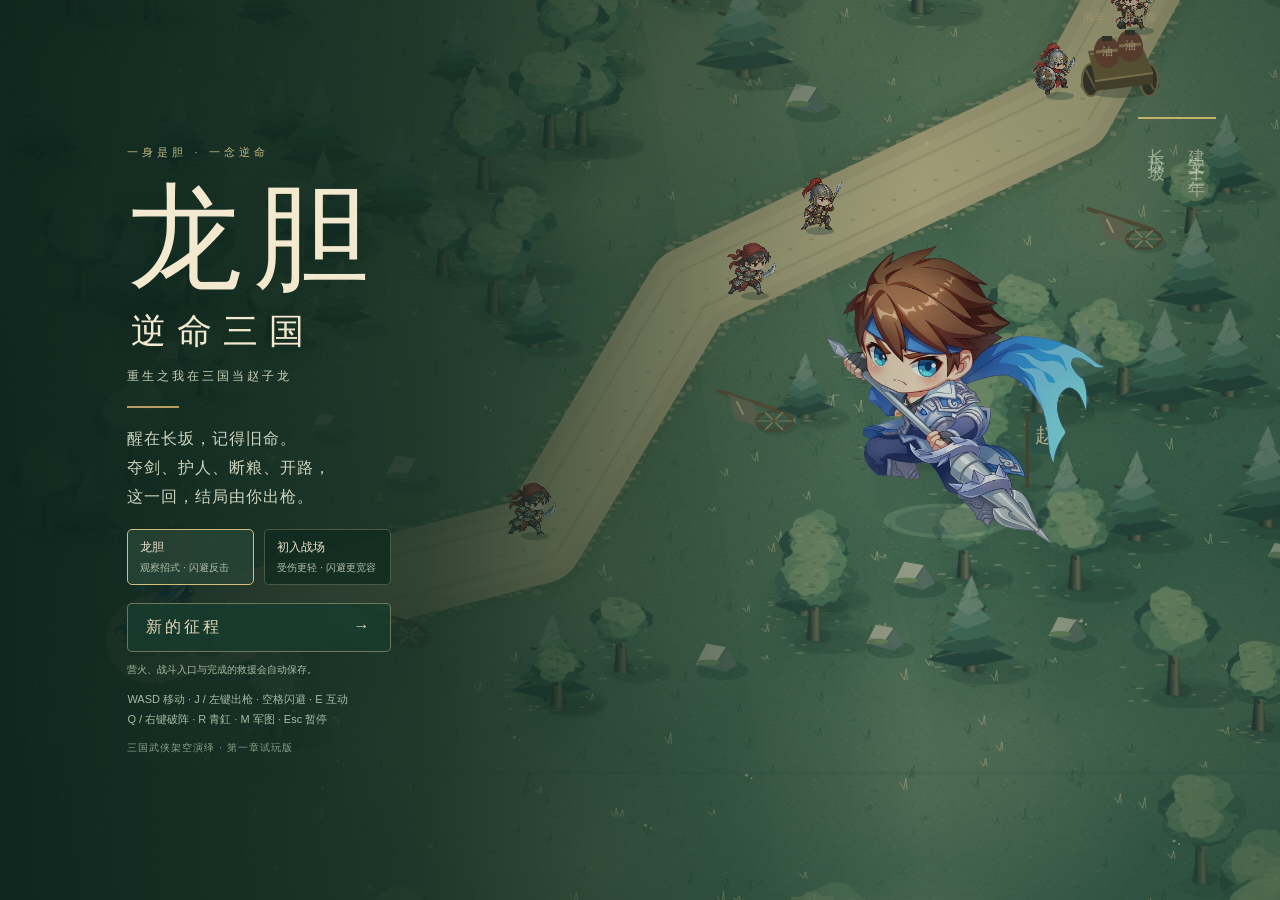
==== commit 75f256f6: "收尾第一章战报与任务指引，完善战斗反馈" ====
--- a/index.html
+++ b/index.html
@@ -34,10 +34,12 @@
 .interaction{position:absolute;left:50%;bottom:127px;transform:translateX(-50%);padding:10px 15px;max-width:90%;text-align:center;font-size:12px;background:#102a24f0;border:1px solid #c4b88280;border-radius:4px;box-shadow:0 4px 20px #08261950}.interaction kbd{margin-right:7px}
 .toast{position:absolute;top:77px;left:50%;transform:translateX(-50%);max-width:70%;text-align:center;font-size:12px;padding:8px 16px;background:#173b2ff0;border:1px solid #cabe855e;border-radius:4px}.command-banner{position:absolute;bottom:107px;left:50%;transform:translateX(-50%);font-size:12px;letter-spacing:2px;color:#e5d4a9;text-shadow:0 2px 6px #061811;opacity:0;transition:opacity .2s}.command-banner.show{opacity:1}.counter-hint{position:absolute;left:50%;top:47%;transform:translateX(-50%);font-size:12px;letter-spacing:1px;color:#b9edf1;text-shadow:0 2px 5px #113929}
 .stage-banner{position:absolute;left:50%;top:27%;transform:translateX(-50%);text-align:center;pointer-events:none;text-shadow:0 3px 12px #173323}.stage-banner small{display:block;color:#dad3af;font-size:12px;letter-spacing:5px;margin-bottom:10px}.stage-banner strong{font-family:KaiTi,SimSun,serif;font-size:38px;font-weight:500;letter-spacing:8px}
+.encounter-banner{position:absolute;left:50%;top:29%;transform:translateX(-50%);text-align:center;pointer-events:none;padding:12px 30px;background:linear-gradient(90deg,transparent,#132c22d9 25%,#132c22d9 75%,transparent);color:#ead9aa;white-space:nowrap}.encounter-banner strong{display:block;font:24px KaiTi,SimSun,serif;letter-spacing:4px}.encounter-banner small{display:block;font-size:11px;letter-spacing:1px;color:#bfd4bb;margin-top:7px}
+.ending-paper>.ending-completion{font-size:11px;color:#e2ce95;border-left:2px solid #c5ad75;padding-left:10px;margin-bottom:17px}.ending-next{margin-top:18px;padding:12px 14px;background:#10281f;border:1px solid #b5b47b2e}.ending-next>strong{font-size:12px;font-weight:500;color:#dcc99e}.ending-next p{font-size:11px;line-height:1.8;margin:9px 0 0;color:#b5c6b0}
 .overlay{position:absolute;inset:0;z-index:10;display:flex;align-items:flex-start;justify-content:center;background:#081a15c7;backdrop-filter:blur(5px);overflow-y:auto;padding:25px;overscroll-behavior:contain;}.menu-overlay{justify-content:flex-start;background:linear-gradient(90deg,#0b221bef,#142c21d6 33%,#21382a30 72%);backdrop-filter:none}
 .menu-content{margin: auto 0 auto 8vw;padding:22px 0;max-width:450px}.eyebrow{font-size:11px;letter-spacing:4px;color:#c6b87f;margin:0 0 18px}.menu-content h1{font-family:STSong,SimSun,serif;font-weight:500;font-size:clamp(74px,9vw,118px);letter-spacing:12px;line-height:1.05;margin:0;color:#f3e9ce;text-shadow:0 4px 25px #0a211a70}.menu-content h1>span{display:block;font-size:35px;letter-spacing:11px;padding:15px 0 0 4px}.subtitle{font-size:12px;letter-spacing:3px;color:#cbd1b5;margin:18px 0 21px}.ink-rule{width:52px;height:2px;background:#b69d61;margin-bottom:17px}.opening{font-family:STSong,SimSun,serif;font-size:16px;line-height:1.8;letter-spacing:1px;color:#cdd4bd;margin:0 0 17px}
 .difficulty{display:flex;gap:10px;margin-bottom:12px}.difficulty button{background:#112b20ce;padding:9px 12px;font-size:12px;min-width:127px;text-align:left}.difficulty button.selected{border-color:#d4be7c;background:#294637c9}.difficulty small{display:block;font-size:10px;margin-top:5px;color:#b0c0a9}
-.primary-button{background:#dfd1a8;color:#233529;border:1px solid #ece0b9;font-family:STSong,SimSun,serif;padding:13px 24px;font-size:19px;letter-spacing:3px;min-height:48px}.primary-button:hover{background:#f0e4c3;color:#152e1e}#startButton,#continueButton{width:264px;text-align:left;padding:13px 18px;margin-top:6px}#continueButton span,#startButton span{float:right}#continueButton~#startButton{font-size:16px;background:#173c2ede;color:#e5d6b4;border-color:#b8ab778c}
+.primary-button{background:#dfd1a8;color:#233529;border:1px solid #ece0b9;font-family:STSong,SimSun,serif;padding:13px 24px;font-size:19px;letter-spacing:3px;min-height:48px}.primary-button:hover{background:#f0e4c3;color:#152e1e}#startButton,#continueButton,#reportButton{width:264px;text-align:left;padding:13px 18px;margin-top:6px}#continueButton span,#startButton span,#reportButton span{float:right}#startButton{font-size:16px;background:#173c2ede;color:#e5d6b4;border-color:#b8ab778c}
 .menu-controls{font-size:11px;line-height:1.8;white-space:pre-line;color:#a7bba4;margin:12px 0}.save-info{font-size:10px;color:#a8bda1;line-height:1.6;margin:10px 0}.fiction-note{display:block;font-size:10px;letter-spacing:1px;color:#8ba188;margin-top:7px}.menu-side-note{position:absolute;right:5vw;top:13%;font-family:SimSun,serif;writing-mode:vertical-rl;font-size:17px;line-height:2.3;letter-spacing:8px;color:#d6dbc295;border-top:2px solid #c7b269;padding-top:16px}
 .dialog-paper,.pause-paper,.ending-paper,.map-paper{margin:auto 0;width:min(590px,100%);background:linear-gradient(135deg,#203c31,#122c23);border:1px solid #b6b57d66;box-shadow:0 20px 75px #021b12a3;padding:30px;border-radius:5px}.dialog-paper h2,.pause-paper h2,.ending-paper h2,.map-paper h2{font-family:STSong,SimSun,serif;font-weight:500;font-size:29px;letter-spacing:2px;margin:0 0 17px;color:#eadcba}.dialog-paper>p,.pause-paper>p,.ending-paper>p{font-size:13px;line-height:1.8;color:#c6d2bb;white-space:pre-line}.dialog-choices{display:flex;flex-direction:column;gap:9px;margin-top:20px}.dialog-choices>button:not(.primary-button){padding:12px 15px;font-size:13px;background:#0e281cc7;text-align:left;min-height:46px}.dialog-choices strong{font-weight:500}.dialog-choices small{display:block;font-size:11px;line-height:1.5;color:#a9bca7;margin-top:5px}
 .dialog-speaker{display:flex;align-items:center;gap:13px;margin-bottom:15px}.dialog-speaker img{width:60px;height:60px;object-fit:contain;background:#182f26;border:1px solid #bbbd8350;border-radius:50%}.dialog-speaker .eyebrow{margin:0;letter-spacing:2px}.pause-paper .save-info{font-size:11px}.retry-note{color:#ddcea7!important}
@@ -67,16 +69,18 @@
 <div id="commandBanner" class="command-banner"></div><div id="interaction" class="interaction hidden"></div>
 <div id="toast" class="toast hidden" role="status" aria-live="polite"></div>
 <div id="stageBanner" class="stage-banner hidden"><small id="stageChapter"></small><strong id="stageName"></strong></div>
+<div id="encounterBanner" class="encounter-banner hidden" role="status"><strong id="encounterTitle"></strong><small id="encounterNext"></small></div>
 <footer class="bottom-bar"><div class="squad-controls"><span>军令</span><button type="button" data-command="follow" class="selected"><kbd>1</kbd> 集合</button><button type="button" data-command="hold"><kbd>2</kbd> 守点</button><button type="button" data-command="charge"><kbd>3</kbd> 冲阵</button></div><div class="skills"><div class="skill" data-skill="attack"><kbd>J / 左键</kbd><b>龙枪三式</b><small>快枪 · 三式收招</small></div><div class="skill" data-skill="dash"><kbd>空格 / K</kbd><b>闪避</b><small id="dashState">消耗16气力</small></div><div class="skill" data-skill="sweep"><kbd>Q / 右键</kbd><b>横扫破阵</b><small id="heavyState">消耗30气力</small></div><div class="skill ultimate" data-skill="sword"><kbd>R</kbd><b>青釭断势</b><small id="rageState">夺剑后习得</small></div><button id="healButton" type="button" class="skill"><kbd>F</kbd><b>行军药</b><small id="potionState">剩余3份</small></button></div></footer>
 </div>
 <section id="menu" class="overlay menu-overlay">
-<div class="menu-content"><p class="eyebrow">一身是胆 · 一念逆命</p><h1>龙胆<span>逆命三国</span></h1><p class="subtitle">重生之我在三国当赵子龙</p><div class="ink-rule"></div><p class="opening">醒在长坂，记得旧命。<br>夺剑、护人、断粮、开路，<br>这一回，结局由你出枪。</p><div class="difficulty" aria-label="战斗难度"><button type="button" data-difficulty="normal" class="selected">龙胆<small>观察招式 · 闪避反击</small></button><button type="button" data-difficulty="story">初入战场<small>受伤更轻 · 闪避更宽容</small></button></div><button id="continueButton" class="primary-button hidden" type="button">继续逆命 <span>→</span></button><button id="startButton" class="primary-button" type="button">新的征程 <span>→</span></button><p id="saveInfo" class="save-info"></p><p id="menuControls" class="menu-controls"></p><small class="fiction-note">三国武侠架空演绎 · 第一章可玩原型</small></div><div class="menu-side-note">建安十三年<br>长坂坡</div>
+<div class="menu-content"><p class="eyebrow">一身是胆 · 一念逆命</p><h1>龙胆<span>逆命三国</span></h1><p class="subtitle">重生之我在三国当赵子龙</p><div class="ink-rule"></div><p class="opening">醒在长坂，记得旧命。<br>夺剑、护人、断粮、开路，<br>这一回，结局由你出枪。</p><div class="difficulty" aria-label="战斗难度"><button type="button" data-difficulty="normal" class="selected">龙胆<small>观察招式 · 闪避反击</small></button><button type="button" data-difficulty="story">初入战场<small>受伤更轻 · 闪避更宽容</small></button></div><button id="continueButton" class="primary-button hidden" type="button">继续逆命 <span>→</span></button><button id="reportButton" class="primary-button hidden" type="button">查看长坂战报 <span>→</span></button><button id="startButton" class="primary-button" type="button">新的征程 <span>→</span></button><p id="saveInfo" class="save-info"></p><p id="menuControls" class="menu-controls"></p><small class="fiction-note">三国武侠架空演绎 · 第一章试玩版</small></div><div class="menu-side-note">建安十三年<br>长坂坡</div>
 </section>
 <section id="dialog" class="overlay hidden" aria-labelledby="dialogTitle"><div class="dialog-paper"><div class="dialog-speaker"><img id="dialogPortrait" alt="赵云形象"><p id="dialogEyebrow" class="eyebrow">赵云</p></div><h2 id="dialogTitle"></h2><p id="dialogText"></p><div id="dialogChoices" class="dialog-choices"></div></div></section>
 <section id="pause" class="overlay hidden"><div class="pause-paper"><p class="eyebrow">暂歇锋芒</p><h2>战场已暂停</h2><p id="pauseControls"></p><p id="checkpointInfo" class="save-info"></p><div class="dialog-choices"><button id="resumeButton" class="primary-button" type="button">重返战场</button><button id="effectsButton" type="button">技能特效：完整</button><button id="fullscreenButton" type="button">全屏游玩</button><button id="restartButton" type="button">重新开始第一章</button><button id="pauseMenuButton" type="button">返回标题画面</button></div></div></section>
+<section id="restart" class="overlay hidden" role="dialog" aria-modal="true" aria-labelledby="restartTitle"><div class="pause-paper"><p class="eyebrow">重新握枪 · 新的抉择</p><h2 id="restartTitle">开始新的征程？</h2><p id="restartText"></p><div class="dialog-choices"><button id="cancelRestartButton" class="primary-button" type="button">保留当前进度</button><button id="confirmRestartButton" type="button">确认重新出发</button></div></div></section>
 <section id="map" class="overlay hidden" aria-labelledby="mapTitle"><div class="map-paper"><div class="map-heading"><div><p class="eyebrow">长坂军图</p><h2 id="mapTitle">来路与未尽之命</h2></div><button id="closeMapButton" type="button">收起军图 <kbd>M</kbd></button></div><div id="regionRoute" class="region-route"></div><canvas id="bigmap" width="750" height="450" aria-label="当前区域军图"></canvas><div id="memoryCards" class="memory-cards"></div><p class="map-hint">金：前路　青：营火与救援　红：敌阵　白：赵云</p></div></section>
 <section id="defeat" class="overlay hidden" aria-labelledby="defeatTitle"><div class="pause-paper"><p class="eyebrow">长坂未竟</p><h2 id="defeatTitle"></h2><p id="defeatText"></p><p class="retry-note">已完成的救援、夺剑与捷径会保留。</p><div class="dialog-choices"><button id="retryButton" class="primary-button" type="button">重新握枪</button><button id="defeatMenuButton" type="button">回到标题</button></div></div></section>
-<section id="ending" class="overlay hidden" aria-labelledby="endingTitle"><div class="ending-paper"><p class="eyebrow">长坂战报 · 你改写的这一页</p><h2 id="endingTitle"></h2><p id="endingText"></p><div id="endingOutcomes" class="ending-outcomes"></div><div id="endingStats" class="ending-stats"></div><div id="endingHistory" class="ending-history"></div><div class="dialog-choices"><button id="playAgainButton" class="primary-button" type="button">再改一次历史</button><button id="backMenuButton" type="button">回到标题</button></div></div></section>
+<section id="ending" class="overlay hidden" aria-labelledby="endingTitle"><div class="ending-paper"><p class="eyebrow">长坂战报 · 你改写的这一页</p><h2 id="endingTitle"></h2><p id="endingCompletion" class="ending-completion"></p><p id="endingText"></p><div id="endingOutcomes" class="ending-outcomes"></div><div id="endingStats" class="ending-stats"></div><div id="endingHistory" class="ending-history"></div><div class="ending-next"><strong id="endingHintTitle"></strong><div id="endingHints"></div></div><div class="dialog-choices"><button id="playAgainButton" class="primary-button" type="button">再改一次历史</button><button id="backMenuButton" type="button">回到标题</button></div></div></section>
 <div id="loading" class="loading">正在铺开长坂军图…</div>
 </main>
 <script>/* Canvas scenery and character sprite rendering, bundled into the offline build. */
@@ -497,6 +501,19 @@
       const bar = civil ? 26 : 31, y = civil ? -49 : -59;
       g.fillStyle = '#233b2dc7'; g.fillRect(-bar / 2, y, bar, 3);
       g.fillStyle = role === 'enemy' ? '#d07a60' : '#a8d5a2'; g.fillRect(-bar / 2, y, bar * a.hp / a.maxHp, 3);
+    }
+    if (role === 'enemy') {
+      const status = a.phaseTime > 0 ? { text: '变招 · 留意新式', color: '#edb197' }
+        : a.stunned > 0 && a.staggerShield > 0 ? { text: '破势 · 可反击', color: '#e5d392' }
+        : a.shieldBroken > 0 ? { text: '盾防已破', color: '#b9dfd3' }
+        : a.stunned > .18 ? { text: '失衡 · 可反击', color: '#e5d392' } : null;
+      if (status) {
+        g.save(); g.globalAlpha = 1; g.font = '10px Microsoft YaHei'; g.textAlign = 'center'; g.textBaseline = 'middle';
+        const labelWidth = Math.ceil(g.measureText(status.text).width) + 14, labelY = boss ? -94 : -75;
+        g.fillStyle = '#173128e8'; g.fillRect(-labelWidth / 2, labelY - 9, labelWidth, 18);
+        g.strokeStyle = status.color + '70'; g.lineWidth = 1; g.strokeRect(-labelWidth / 2, labelY - 9, labelWidth, 18);
+        g.fillStyle = status.color; g.fillText(status.text, 0, labelY); g.restore();
+      }
     }
     g.restore();
   }
@@ -1144,7 +1161,7 @@
       this.events = []; this.effects = []; this.projectiles = []; this.floaters = []; this.loot = []; this.history = [];
       this.flags = Object.fromEntries(flagKeys.map(k => [k, false])); this.cleared = new Set(); this.visited = new Set(); this.seen = new Set();
       this.learned = new Set(); this.actionBuffer = null;
-      this.time = 0; this.kills = 0; this.precisionCount = 0; this.nextId = 10; this.attackId = 1;
+      this.time = 0; this.kills = 0; this.precisionCount = 0; this.result = null; this.nextId = 10; this.attackId = 1;
       this.screenShake = 0; this.hitStop = 0; this.command = 'follow'; this.rescue = null; this.activeBoss = null; this.boss = null;
       this.checkpoint = { stage: 'mountain', x: 190, y: 910, encounter: null }; this.selectedRoute = 'bridge';
       const maxHp = this.difficulty === 'story' ? 240 : 200;
@@ -1461,7 +1478,10 @@
     }
     checkGroups() {
       for (const group of this.definition.groups) {
-        if (!this.groupDone(group.id) && !this.groupAlive(group.id)) { this.cleared.add(this.stage + ':' + group.id); this.save(); }
+        if (!this.groupDone(group.id) && !this.groupAlive(group.id)) {
+          this.cleared.add(this.stage + ':' + group.id); this.save();
+          if (!(group.unless && this.flags[group.unless])) this.events.push({ kind: 'encounter', group: group.id });
+        }
       }
       if (this.stage === 'mountain' && this.definition.groups.every(g => this.groupDone(g.id)) && !this.flags.mountain) {
         this.flags.mountain = true; this.say('山道已清。到前方营火补药，再进荒村。'); this.save();
@@ -1494,7 +1514,7 @@
     interactionText(o) {
       if (!o) return '';
       if (o.kind === 'camp') return this.enemies.some(e => e.hp > 0 && e.alerted && dist(e, o) < 350) ? '先击退附近敌军，再休整' : '休整 · 补满体力与三份行军药';
-      if (this.blockedObject(o)) return o.need && !this.flags[o.need] ? { mountain: '先清开山道', temple: '先击败夏侯恩', house: '先安置阿斗与糜夫人', boss: '先击退张郃' }[o.need] : '先击退附近守军 · ' + o.label;
+      if (this.blockedObject(o)) return o.need && !this.flags[o.need] ? { mountain: '先清开山道', temple: '先击败夏侯恩', house: '先安置阿斗与糜夫人', boss: '先击退张郃' }[o.need] : o.id === 'toTemple' ? '主路仍有守军 · 跟随金色指引清开前路' : '先击退附近守军 · ' + o.label;
       if (o.id === 'supplies') return this.flags.supplies ? '粮营已毁 · 北桥弓阵撤走' : this.flags.elite ? '点燃粮草 · 改变北桥部署' : '挑战盾阵校尉';
       if (o.id === 'adou' && this.flags.adou) return this.flags.healer ? '召来医者，救下糜夫人' : '糜夫人仍在井边 · 去荒村寻找医者';
       return o.label;
@@ -1625,6 +1645,7 @@
     }
     getMission() {
       const o = id => this.objects.find(p => p.id === id), targetEnemy = () => this.enemies.find(e => e.hp > 0) || this.player;
+      const guard = (...groups) => groups.map(id => this.enemies.find(e => e.hp > 0 && e.group === id)).find(Boolean);
       if (this.activeBoss) return { title: this.boss.name + ' · 单挑', text: this.boss.phase2 ? '新的追枪加入了连招。不要抢出枪，等收招，再抓破绽。' : '观察蓄力，闪避后出枪。精准闪避可接回马枪，破势后可打连续重击。', target: this.boss };
       if (this.rescue) return { title: '守住井畔', text: `第 ${this.rescue.wave} / 2 波 · 医者体力 ${Math.ceil(this.rescue.healer.hp)}。用军令牵制敌人，你亲自清掉追兵。`, target: this.rescue.healer };
       switch (this.stage) {
@@ -1634,10 +1655,16 @@
             text: this.flags.mountain ? '前方营火可补药并保存进度，之后继续进入荒村。' : { m1: '击退山道上的剑兵，熟悉长枪连击。', m2: '继续清开两名追兵，留意突刺方向与出手时机。', m3: '盾兵与弓手守住出口，借地形和破盾技打开前路。' }[group] || '沿山道向前，清开守军。',
             target: this.flags.mountain ? o('toVillage') : target || this.player };
         }
-        case 'village': return { title: this.selectedRoute === 'healer' && !this.flags.healer ? '寻访医者' : '穿过荒村', text: '西巷有被困医者与百姓；北面破庙有曹将守路。救援是可选的，也会打开新的结局。', target: this.selectedRoute === 'healer' && !this.flags.healer ? o('civilians') : o('toTemple') };
-        case 'temple': return { title: this.flags.temple ? '侧门已开' : '破庙夺剑', text: this.flags.temple ? '东路通向井畔旧宅，西侧门直回荒村。' : '清开庙外守军，在营火休整，随后独自挑战夏侯恩。', target: this.flags.temple ? this.selectedRoute === 'healer' && !this.flags.healer ? o('shortcut') : o('toHouse') : o('xiahouGate') };
-        case 'house': return { title: this.flags.house ? '护主向北' : this.flags.adou ? '井畔还有一人' : '寻回阿斗', text: this.flags.house ? '糜夫人' + (this.flags.mother ? '已获救。' : '仍可营救。') + '前往粮道岔口，也可以回头寻找医者。' : this.flags.adou ? '保护医者救下糜夫人，或先护阿斗撤离。渡桥前还可以回头。' : '击退守军后，靠近井畔旧宅，寻回阿斗与糜夫人。', target: this.selectedRoute === 'healer' && !this.flags.healer ? o('backTemple') : this.flags.house ? o('toFork') : o('adou') };
-        case 'fork': return { title: '粮道抉择', text: '北面进入北桥；东面的粮营可挑战盾阵校尉。焚粮会撤掉桥头弓阵。入桥前仍能返回旧宅。', target: o('toBridge') };
+        case 'village': {
+          const seekingHealer = this.selectedRoute === 'healer' && !this.flags.healer, roadGuard = guard('v1', 'v2', 'v3');
+          const remaining = this.enemies.filter(e => e.hp > 0 && ['v1', 'v2', 'v3'].includes(e.group)).length;
+          return { title: seekingHealer ? '寻访医者' : roadGuard ? '清开荒村主路' : '穿过荒村',
+            text: seekingHealer ? '跟随指引击退西巷守军，再靠近医者按 E 救人。救出医者后可回井畔改写糜夫人的命运。' : roadGuard ? `主路还有 ${remaining} 名守军。金色指引会带你找到漏掉的敌人；西巷救援可自行选择。` : this.flags.civilians ? '主路已通，医者与百姓也已获救。北面通向破庙，继续前行。' : '主路已通，北面通向破庙。西巷医者与百姓仍可救援，也可先继续前行。',
+            target: seekingHealer ? guard('vRescue') || o('civilians') : roadGuard || o('toTemple') };
+        }
+        case 'temple': return { title: this.flags.temple ? '侧门已开' : '破庙夺剑', text: this.flags.temple ? '东路通向井畔旧宅，西侧门直回荒村。' : '清开庙外守军，在营火休整，随后独自挑战夏侯恩。', target: this.flags.temple ? this.selectedRoute === 'healer' && !this.flags.healer ? o('shortcut') : o('toHouse') : guard('t1') || o('xiahouGate') };
+        case 'house': return { title: this.flags.house ? '护主向北' : this.flags.adou ? '井畔还有一人' : '寻回阿斗', text: this.flags.house ? '糜夫人' + (this.flags.mother ? '已获救。' : '仍可营救。') + '前往粮道岔口，也可以回头寻找医者。' : this.flags.adou ? '保护医者救下糜夫人，或先护阿斗撤离。渡桥前还可以回头。' : '击退井畔守军后，靠近旧宅按 E，寻回阿斗与糜夫人。', target: this.selectedRoute === 'healer' && !this.flags.healer ? o('backTemple') : this.flags.house ? o('toFork') : guard('h2') || o('adou') };
+        case 'fork': return { title: '粮道抉择', text: this.groupAlive('f1') ? '跟随指引清开北路守军。东面的粮营是可选挑战，焚粮会撤掉桥头弓阵。' : '北路已通。东面的粮营可挑战盾阵校尉，焚粮会撤掉桥头弓阵。入桥前仍能返回旧宅。', target: guard('f1') || o('toBridge') };
         default: return { title: this.flags.boss ? '渡桥重逢' : '一枪断后', text: this.flags.boss ? '沿木桥向北，与刘备会合，看看你改写了哪些命运。' : this.flags.supplies ? '弓阵已撤，东侧道已打开。清开盾阵，让随军先走，再独自接下张郃的枪。' : '随军协助牵制盾兵，赵云先破弓阵。清开桥头后，单挑张郃。', target: this.flags.boss ? o('exit') : this.groupAlive() ? targetEnemy() : o('zhangheGate') };
       }
     }
@@ -1649,17 +1676,27 @@
       if (cp.encounter === 'rescue') this.startRescue(); else if (['xiahou', 'zhanghe'].includes(cp.encounter)) this.beginBoss(cp.encounter);
       this.say('重新握枪。已完成的救援与夺剑仍在，当前战斗重新开始。'); this.save(); return true;
     }
-    finish() {
-      this.clearActionBuffer(); this.mode = 'ending';
+    buildResult() {
       const title = this.flags.mother ? '长坂逆命 · 母子同归' : this.flags.civilians ? '一骑护众 · 仁心归来' : '孤胆归来 · 命有未竟';
       const text = this.flags.mother ? '刘备先接过阿斗，随后看见担架上的糜夫人。\n「子龙……你竟把她也带回来了。」\n\n记忆里的诀别没有发生。你改写的第一件事，是让一个人活下来。' : '刘备接过阿斗，伸手扶起浑身尘土的你。\n「子龙，今日全赖你了。」\n\n你护住了孩子，也记住了井畔未能兑现的承诺。长坂的命运，还有另一种写法。';
-      this.result = { won: true, title, text, people: this.flags.civilians ? 3 : 0, soldiers: 3, kills: this.kills, time: this.time, mother: this.flags.mother, supplies: this.flags.supplies, history: [...this.history] };
+      const hints = [];
+      if (!this.flags.civilians) hints.push('荒村西巷：击退守军，靠近医者按 E，可救出医者与三名百姓。');
+      if (!this.flags.mother) hints.push(this.flags.healer ? '井畔旧宅：选择请医者救人，护住两波追兵，即可让糜夫人活下来。' : '井畔旧宅：先在荒村救出医者，再请他施救；进入北桥前仍可回头。');
+      if (!this.flags.supplies) hints.push('粮道东营：击败盾阵校尉后，再靠近粮草按 E 点燃，北桥弓阵便会撤走。');
+      return { won: true, title, text, people: this.flags.civilians ? 3 : 0, soldiers: 3, kills: this.kills, time: this.time,
+        mother: this.flags.mother, supplies: this.flags.supplies, history: [...this.history], precisionCount: this.precisionCount,
+        difficulty: this.difficulty, changes: [this.flags.civilians, this.flags.mother, this.flags.supplies].filter(Boolean).length, hints };
+    }
+    finish() {
+      if (this.mode !== 'playing' || this.stage !== 'bridge' || !this.flags.adou || !this.flags.boss || this.result?.won) return false;
+      this.clearActionBuffer(); this.mode = 'ending'; this.result = this.buildResult();
       this.events.push({ kind: 'ending', result: this.result }); this.events.push({ kind: 'sound', sound: 'victory' }); this.save();
+      return true;
     }
     snapshot() {
       return { version: 1, difficulty: this.difficulty, stage: this.stage, checkpoint: { ...this.checkpoint }, flags: { ...this.flags }, cleared: [...this.cleared],
         visited: [...this.visited], seen: [...this.seen], history: [...this.history], time: this.time, kills: this.kills, precisionCount: this.precisionCount,
-        route: this.selectedRoute, learned: [...this.learned], complete: this.mode === 'ending' };
+        route: this.selectedRoute, learned: [...this.learned], complete: !!this.result?.won };
     }
     static validSnapshot(s) {
       if (!s || s.version !== 1 || !StageDefinition[s.stage] || !s.checkpoint || !StageDefinition[s.checkpoint.stage] || !['normal', 'story'].includes(s.difficulty)) return false;
@@ -1670,14 +1707,20 @@
       if (s.seen.some(k => !['xiahou', 'zhanghe'].includes(k)) || ![null, 'xiahou', 'zhanghe', 'rescue'].includes(s.checkpoint.encounter)) return false;
       if (s.learned !== undefined && (!Array.isArray(s.learned) || s.learned.length > learningKeys.length || s.learned.some(k => !learningKeys.includes(k)))) return false;
       if (s.flags.sword !== s.flags.temple || s.flags.mother && (!s.flags.adou || !s.flags.healer) || s.flags.boss && !s.flags.adou || s.flags.committed && !s.flags.adou) return false;
+      if (s.complete !== undefined && typeof s.complete !== 'boolean' || s.complete && (!s.flags.adou || !s.flags.boss || s.stage !== 'bridge')) return false;
       return [s.time, s.kills, s.precisionCount].every(v => Number.isFinite(v) && v >= 0 && v < 1e7);
     }
     restore(s) {
-      if (!Campaign.validSnapshot(s) || s.complete) return false;
+      if (!Campaign.validSnapshot(s)) return false;
       this.reset(s.difficulty); this.flags = { ...s.flags }; this.cleared = new Set(s.cleared); this.visited = new Set(s.visited); this.seen = new Set(s.seen);
       this.learned = new Set(s.learned || []);
       this.history = [...s.history]; this.time = s.time; this.kills = s.kills; this.precisionCount = s.precisionCount; this.selectedRoute = s.route === 'healer' ? 'healer' : 'bridge';
       this.checkpoint = { ...s.checkpoint }; this.mode = 'playing'; this.enterStage(s.checkpoint.stage, [s.checkpoint.x, s.checkpoint.y], false);
+      if (s.complete) {
+        const exit = StageDefinition.bridge.objects.find(o => o.kind === 'finish');
+        this.enterStage('bridge', [exit.x, exit.y], false); this.events = [{ kind: 'stage', stage: 'bridge' }];
+        this.mode = 'ending'; this.result = this.buildResult(); this.events.push({ kind: 'ending', result: this.result }); return true;
+      }
       if (s.checkpoint.encounter === 'rescue' && !this.flags.mother) this.startRescue();
       else if (s.checkpoint.encounter === 'xiahou' && !this.flags.temple || s.checkpoint.encounter === 'zhanghe' && !this.flags.boss) this.beginBoss(s.checkpoint.encounter);
       this.say('已从最近营火或战斗入口继续。已完成的命运选择都还在。'); return true;
@@ -1840,7 +1883,17 @@
       this.updateProjectiles(dt); if (this.mode !== 'playing') return;
       this.updateProps(dt); if (this.mode !== 'playing') return;
       this.updateRescue(dt);
-      for (let i = this.loot.length - 1; i >= 0; i--) { const item = this.loot[i]; item.life -= dt; if (dist(p, item) < 35) { p.hp = Math.min(p.maxHp, p.hp + 18); this.loot.splice(i, 1); } else if (item.life <= 0) this.loot.splice(i, 1); }
+      let recovered = 0;
+      for (let i = this.loot.length - 1; i >= 0; i--) {
+        const item = this.loot[i]; item.life -= dt;
+        if (dist(p, item) < 35 && p.hp < p.maxHp) { const amount = Math.min(18, p.maxHp - p.hp); p.hp += amount; recovered += amount; this.loot.splice(i, 1); }
+        else if (item.life <= 0) this.loot.splice(i, 1);
+      }
+      if (recovered > 0) {
+        this.floater(p.x, p.y - 28, '+' + Math.ceil(recovered) + ' 体力', '#bfe6b1');
+        this.effects.push({ type: 'ring', x: p.x, y: p.y, radius: 36, color: '#a7d5a6', life: .4, maxLife: .4 });
+        this.events.push({ kind: 'sound', sound: 'heal' });
+      }
       for (const e of this.effects) { e.life -= dt; if (e.vx != null) { e.x += e.vx * dt; e.y += e.vy * dt; } }
       this.effects = this.effects.filter(e => e.life > 0);
       for (const f of this.floaters) { f.life -= dt; f.y -= dt * 22; } this.floaters = this.floaters.filter(f => f.life > 0);
@@ -1860,19 +1913,20 @@
   let viewW = innerWidth, viewH = innerHeight, dpr = 1;
   const zoom = 1;
   let terrain, scenery = [], menuDifficulty = 'normal', lastFrame = performance.now(), hudClock = 0;
-  let toastTimer = 0, commandTimer = 0, stageTimer = 0, audioContext = null, muted = false, saveAvailable = true;
+  let toastTimer = 0, commandTimer = 0, stageTimer = 0, encounterTimer = 0, audioContext = null, muted = false, saveAvailable = true;
+  let pendingStart = null;
   let mouseAttack = false, mouse = { x: 0, y: 0 }, aimUntil = 0;
   let reducedEffects = window.matchMedia?.('(prefers-reduced-motion: reduce)').matches || false;
   try { const saved = localStorage.getItem('longdan.effects'); if (saved) reducedEffects = saved === 'soft'; } catch {}
   document.body.classList.toggle('soft-effects', reducedEffects);
   const keys = new Set(), camera = { x: 650, y: 750 };
-  const overlays = ['menu', 'dialog', 'pause', 'map', 'defeat', 'ending'];
+  const overlays = ['menu', 'dialog', 'pause', 'map', 'defeat', 'ending', 'restart'];
   const desktopHelp = 'WASD / 方向键 移动\nJ / 鼠标左键 龙枪三式　空格 / K 闪避\nQ / 右键 横扫破阵　R 青釭断势（夺剑后）\nF 行军药（可被打断）　E 互动 / 休整 / 前进\n1 集合　2 守点　3 冲阵　M 军图　Esc 暂停\n精准闪避后，1.2秒内出枪可接回马枪。';
   function readSave() { try { const s = JSON.parse(localStorage.getItem(SAVE_KEY) || 'null'); return Campaign.validSnapshot(s) ? s : null; } catch { return null; } }
   function writeSave() { try { localStorage.setItem(SAVE_KEY, JSON.stringify(campaign.snapshot())); saveAvailable = true; } catch { saveAvailable = false; } }
   function refreshSaveMenu() {
-    const saved = readSave(); $('continueButton').classList.toggle('hidden', !saved || saved.complete);
-    $('saveInfo').textContent = !saveAvailable ? '此浏览器无法保存进度，本次仍可游玩。' : saved ? saved.complete ? '长坂已通关。开始新征程，可尝试另一种命运。' : '最近进度：' + StageDefinition[saved.checkpoint.stage].name + ' · ' + (saved.difficulty === 'story' ? '初入战场' : '龙胆') : '营火、战斗入口与完成的救援会自动保存。';
+    const saved = readSave(); $('continueButton').classList.toggle('hidden', !saved || saved.complete); $('reportButton').classList.toggle('hidden', !saved?.complete);
+    $('saveInfo').textContent = !saveAvailable ? '此浏览器无法保存进度，本次仍可游玩。' : saved ? saved.complete ? '长坂已通关。战报已保存，可回看，也可重新改写命运。' : '最近进度：' + StageDefinition[saved.checkpoint.stage].name + ' · ' + (saved.difficulty === 'story' ? '初入战场' : '龙胆') : '营火、战斗入口与完成的救援会自动保存。';
   }
   function clearInput() { keys.clear(); mouseAttack = false; aimUntil = 0; campaign.clearActionBuffer(); }
   function hideOverlays() { overlays.forEach(id => $(id).classList.add('hidden')); }
@@ -1885,7 +1939,7 @@
     const x = (keys.has('d') || keys.has('arrowright') ? 1 : 0) - (keys.has('a') || keys.has('arrowleft') ? 1 : 0);
     const y = (keys.has('s') || keys.has('arrowdown') ? 1 : 0) - (keys.has('w') || keys.has('arrowup') ? 1 : 0);
     const p = campaign.player;
-    const aim = performance.now() < aimUntil ? Math.atan2((mouse.y - viewH / 2) / zoom + camera.y - p.y, (mouse.x - viewW / 2) / zoom + camera.x - p.x) : undefined;
+    const aim = mouseAttack || performance.now() < aimUntil ? Math.atan2((mouse.y - viewH / 2) / zoom + camera.y - p.y, (mouse.x - viewW / 2) / zoom + camera.x - p.x) : undefined;
     return { x, y, aim, attack: keys.has('j') || mouseAttack };
   }
   function unlockAudio() { try { if (!audioContext) audioContext = new (window.AudioContext || window.webkitAudioContext)(); if (audioContext.state === 'suspended') audioContext.resume().catch(() => {}); } catch {} }
@@ -1928,10 +1982,22 @@
     else if (campaign.mode === 'map') { campaign.mode = 'playing'; $('map').classList.add('hidden'); }
     clearInput();
   }
-  function start() { unlockAudio(); clearInput(); hideOverlays(); $('hud').classList.remove('hidden'); campaign.start(menuDifficulty); processEvents(); writeSave(); updateHud(); }
+  function start(difficulty = menuDifficulty) { pendingStart = null; unlockAudio(); clearInput(); hideOverlays(); $('hud').classList.remove('hidden'); campaign.start(difficulty); processEvents(); writeSave(); updateHud(); }
+  function requestStart(difficulty) {
+    if (!readSave()) { start(difficulty); return; }
+    pendingStart = { difficulty, mode: campaign.mode }; clearInput(); hideOverlays();
+    $('restartText').textContent = '新征程将替换本浏览器的当前进度与战报。\n战斗难度：' + (difficulty === 'story' ? '初入战场' : '龙胆') + '。确定重新从山道出发吗？';
+    $('restart').classList.remove('hidden'); $('cancelRestartButton').focus();
+  }
+  function cancelStart() {
+    if (!pendingStart) return;
+    const source = pendingStart.mode === 'paused' ? 'pause' : pendingStart.mode; pendingStart = null;
+    $('restart').classList.add('hidden'); $(source).classList.remove('hidden');
+    $(source === 'menu' ? 'startButton' : source === 'ending' ? 'playAgainButton' : 'restartButton').focus();
+  }
   function continueGame() {
     const saved = readSave(); if (!saved || !campaign.restore(saved)) { refreshSaveMenu(); showToast('没有可继续的进度，可开始新的征程。'); return; }
-    unlockAudio(); clearInput(); hideOverlays(); $('hud').classList.remove('hidden'); processEvents(); updateHud();
+    unlockAudio(); clearInput(); hideOverlays(); $('hud').classList.toggle('hidden', campaign.mode === 'ending'); processEvents(); updateHud();
   }
   function returnMenu() { clearInput(); hideOverlays(); campaign.mode = 'menu'; $('hud').classList.add('hidden'); $('menu').classList.remove('hidden'); refreshSaveMenu(); }
   function processEvents() {
@@ -1941,7 +2007,11 @@
       if (e.kind === 'toast') showToast(e.text);
       else if (e.kind === 'save') pendingSave = true;
       else if (e.kind === 'sound') sound(e.sound);
-      else if (e.kind === 'stage') { buildTerrain(); camera.x = campaign.player.x; camera.y = campaign.player.y; $('stageName').textContent = campaign.definition.name; $('stageChapter').textContent = campaign.definition.chapter; $('stageBanner').classList.toggle('hidden', campaign.mode === 'menu'); stageTimer = 2.5; }
+      else if (e.kind === 'stage') { buildTerrain(); camera.x = campaign.player.x; camera.y = campaign.player.y; $('encounterBanner').classList.add('hidden'); encounterTimer = 0; $('stageName').textContent = campaign.definition.name; $('stageChapter').textContent = campaign.definition.chapter; $('stageBanner').classList.toggle('hidden', campaign.mode === 'menu' || campaign.mode === 'ending'); stageTimer = 2.5; }
+      else if (e.kind === 'encounter' && campaign.mode === 'playing') {
+        $('encounterTitle').textContent = '此处敌阵已破'; $('encounterNext').textContent = '下一步 · ' + campaign.getMission().title;
+        $('encounterBanner').classList.remove('hidden'); encounterTimer = 2.4;
+      }
       else if (e.kind === 'command') { document.querySelectorAll('[data-command]').forEach(b => b.classList.toggle('selected', b.dataset.command === e.command)); $('commandBanner').textContent = { follow: '集合 · 随行掩护', hold: '守点 · 稳住阵线', charge: '冲阵 · 牵制敌军' }[e.command]; $('commandBanner').classList.add('show'); commandTimer = 2.2; sound('command'); }
       else if (e.kind === 'dialog') {
         clearInput(); $('dialogTitle').textContent = e.title; $('dialogText').textContent = e.text; $('dialogEyebrow').textContent = e.speaker;
@@ -1955,10 +2025,14 @@
         $('dialog').classList.remove('hidden');
       } else if (e.kind === 'defeat') { clearInput(); $('defeatTitle').textContent = e.title; $('defeatText').textContent = e.text; $('defeat').classList.remove('hidden'); }
       else if (e.kind === 'ending') {
-        clearInput(); $('endingTitle').textContent = e.result.title; $('endingText').textContent = e.result.text;
+        clearInput(); $('hud').classList.add('hidden'); $('endingTitle').textContent = e.result.title; $('endingText').textContent = e.result.text;
         $('endingOutcomes').innerHTML = `<span class="${e.result.mother ? 'changed' : ''}">糜夫人 ${e.result.mother ? '存活' : '未获救'}</span><span class="${e.result.people ? 'changed' : ''}">百姓 ${e.result.people} 人获救</span><span class="${e.result.supplies ? 'changed' : ''}">粮道 ${e.result.supplies ? '截断' : '未截断'}</span>`;
-        $('endingStats').innerHTML = `<div><b>${e.result.kills}</b><span>亲手击破</span></div><div><b>3</b><span>随军归队</span></div><div><b>${campaign.precisionCount}</b><span>精准闪避</span></div><div><b>${formatTime(e.result.time)}</b><span>出征用时</span></div>`;
-        $('endingHistory').replaceChildren(); for (const line of e.result.history) { const note = document.createElement('div'); note.textContent = '· ' + line; $('endingHistory').append(note); } $('ending').classList.remove('hidden');
+        $('endingStats').innerHTML = `<div><b>${e.result.kills}</b><span>亲手击破</span></div><div><b>3</b><span>随军归队</span></div><div><b>${e.result.precisionCount}</b><span>精准闪避</span></div><div><b>${formatTime(e.result.time)}</b><span>出征用时</span></div>`;
+        $('endingCompletion').textContent = '第一章主线完成 · 支线逆命 ' + e.result.changes + ' / 3 · ' + (e.result.difficulty === 'story' ? '初入战场' : '龙胆');
+        $('endingHints').replaceChildren();
+        for (const line of e.result.hints) { const hint = document.createElement('p'); hint.textContent = line; $('endingHints').append(hint); }
+        $('endingHintTitle').textContent = e.result.hints.length ? '下一次，可以再改写这些命运' : '三项支线命运均已改写';
+        $('endingHistory').replaceChildren(); for (const line of e.result.history) { const note = document.createElement('div'); note.textContent = '· ' + line; $('endingHistory').append(note); } $('ending').classList.remove('hidden'); $('ending').scrollTop = 0;
       }
     }
     if (pendingSave) writeSave();
@@ -2017,9 +2091,16 @@
     processEvents(); updateHud();
   }
   document.addEventListener('keydown', e => {
-    const key = e.key.toLowerCase(); if ([' ', 'arrowup', 'arrowdown', 'arrowleft', 'arrowright', 'tab'].includes(key)) e.preventDefault(); if (e.repeat) return;
+    const key = e.key.toLowerCase();
+    if (pendingStart) {
+      if (key === 'escape') { e.preventDefault(); cancelStart(); }
+      else if (key === 'tab') { e.preventDefault(); (document.activeElement === $('cancelRestartButton') ? $('confirmRestartButton') : $('cancelRestartButton')).focus(); }
+      return;
+    }
+    if (campaign.mode === 'playing' && [' ', 'arrowup', 'arrowdown', 'arrowleft', 'arrowright', 'tab'].includes(key) || campaign.mode === 'map' && key === 'tab') e.preventDefault();
+    if (e.repeat) return;
     if (key === 'escape') { campaign.mode === 'map' ? toggleMap() : togglePause(); return; }
-    if (key === 'm' || key === 'tab') { toggleMap(); return; }
+    if ((key === 'm' || key === 'tab') && ['playing', 'map'].includes(campaign.mode)) { toggleMap(); return; }
     if (campaign.mode !== 'playing') return; keys.add(key);
     if (key === 'j') act('attack');
     else if (key === 'e') act('interact'); else if (key === 'q') act('heavy'); else if (key === 'r') act('ultimate'); else if (key === 'f') act('heal'); else if (key === ' ' || key === 'k') act('dash');
@@ -2032,7 +2113,9 @@
   canvas.addEventListener('pointerdown', e => { if (campaign.mode !== 'playing' || e.pointerType === 'touch') return; unlockAudio(); const rect = canvas.getBoundingClientRect(); mouse = { x: e.clientX - rect.left, y: e.clientY - rect.top }; aimUntil = performance.now() + 1400; if (e.button === 0) { mouseAttack = true; act('attack'); canvas.setPointerCapture(e.pointerId); } else if (e.button === 2) act('heavy'); });
   window.addEventListener('pointerup', () => { mouseAttack = false; });
   window.addEventListener('pointercancel', () => { mouseAttack = false; }); canvas.addEventListener('contextmenu', e => e.preventDefault());
-  $('startButton').addEventListener('click', start); $('continueButton').addEventListener('click', continueGame); $('restartButton').addEventListener('click', start); $('playAgainButton').addEventListener('click', start);
+  $('startButton').addEventListener('click', () => requestStart(menuDifficulty)); $('continueButton').addEventListener('click', continueGame); $('reportButton').addEventListener('click', continueGame);
+  $('restartButton').addEventListener('click', () => requestStart(campaign.difficulty)); $('playAgainButton').addEventListener('click', () => requestStart(campaign.difficulty));
+  $('confirmRestartButton').addEventListener('click', () => { if (pendingStart) start(pendingStart.difficulty); }); $('cancelRestartButton').addEventListener('click', cancelStart);
   $('pauseButton').addEventListener('click', togglePause); $('resumeButton').addEventListener('click', togglePause);
   $('mapButton').addEventListener('click', toggleMap); $('quickMapButton').addEventListener('click', toggleMap); $('closeMapButton').addEventListener('click', toggleMap);
   $('healButton').addEventListener('click', () => act('heal'));
@@ -2142,10 +2225,10 @@
     const dx = x - viewW / 2, dy = y - viewH / 2, f = Math.min((viewW / 2 - 48) / Math.max(Math.abs(dx), 1), (viewH / 2 - 110) / Math.max(Math.abs(dy), 1));
     x = viewW / 2 + dx * f; y = viewH / 2 + dy * f; g.save(); g.translate(x, y); g.rotate(Math.atan2(dy, dx)); polygon(g, [[12 + Math.sin(time * 2) * 2, 0], [-6, -7], [-2, 0], [-6, 7]], '#e9d398'); g.restore();
   }
-  function render(now) {
+  function render(now, dt) {
     const g = ctx, time = now / 1000, p = campaign.player, halfW = viewW / zoom / 2, halfH = viewH / zoom / 2;
     g.setTransform(dpr, 0, 0, dpr, 0, 0); g.fillStyle = '#657d67'; g.fillRect(0, 0, viewW, viewH);
-    if (campaign.mode !== 'menu') { camera.x += (p.x - camera.x) * .13; camera.y += (p.y - camera.y) * .13; }
+    if (campaign.mode !== 'menu') { const follow = 1 - Math.exp(-8.36 * dt); camera.x += (p.x - camera.x) * follow; camera.y += (p.y - camera.y) * follow; }
     const shake = reducedEffects ? 0 : campaign.screenShake;
     const sx = Math.sin(time * 61) * shake, sy = Math.cos(time * 73) * shake * .65;
     g.save(); g.translate(viewW / 2 + sx, viewH / 2 + sy); g.scale(zoom, zoom); g.translate(-camera.x, -camera.y);
@@ -2180,9 +2263,10 @@
     const dt = Math.min((now - lastFrame) / 1000, .04); lastFrame = now;
     let simDt = dt;
     if (campaign.mode === 'playing' && campaign.hitStop > 0) { const held = Math.min(dt, campaign.hitStop); campaign.hitStop -= held; if (!reducedEffects) simDt -= held; }
-    if (simDt > 0) campaign.step(simDt, inputState()); processEvents(); render(now);
-    toastTimer -= dt; commandTimer -= dt; stageTimer -= dt;
+    if (simDt > 0) campaign.step(simDt, inputState()); processEvents(); render(now, dt);
+    toastTimer -= dt; commandTimer -= dt; stageTimer -= dt; if (campaign.mode === 'playing') encounterTimer -= dt;
     if (toastTimer <= 0) $('toast').classList.add('hidden'); if (commandTimer <= 0) $('commandBanner').classList.remove('show'); if (stageTimer <= 0) $('stageBanner').classList.add('hidden');
+    if (encounterTimer <= 0) $('encounterBanner').classList.add('hidden');
     hudClock += dt; if (hudClock >= .1) { hudClock = 0; if (campaign.mode !== 'menu') updateHud(); } requestAnimationFrame(frame);
   }
   window.addEventListener('resize', resize);
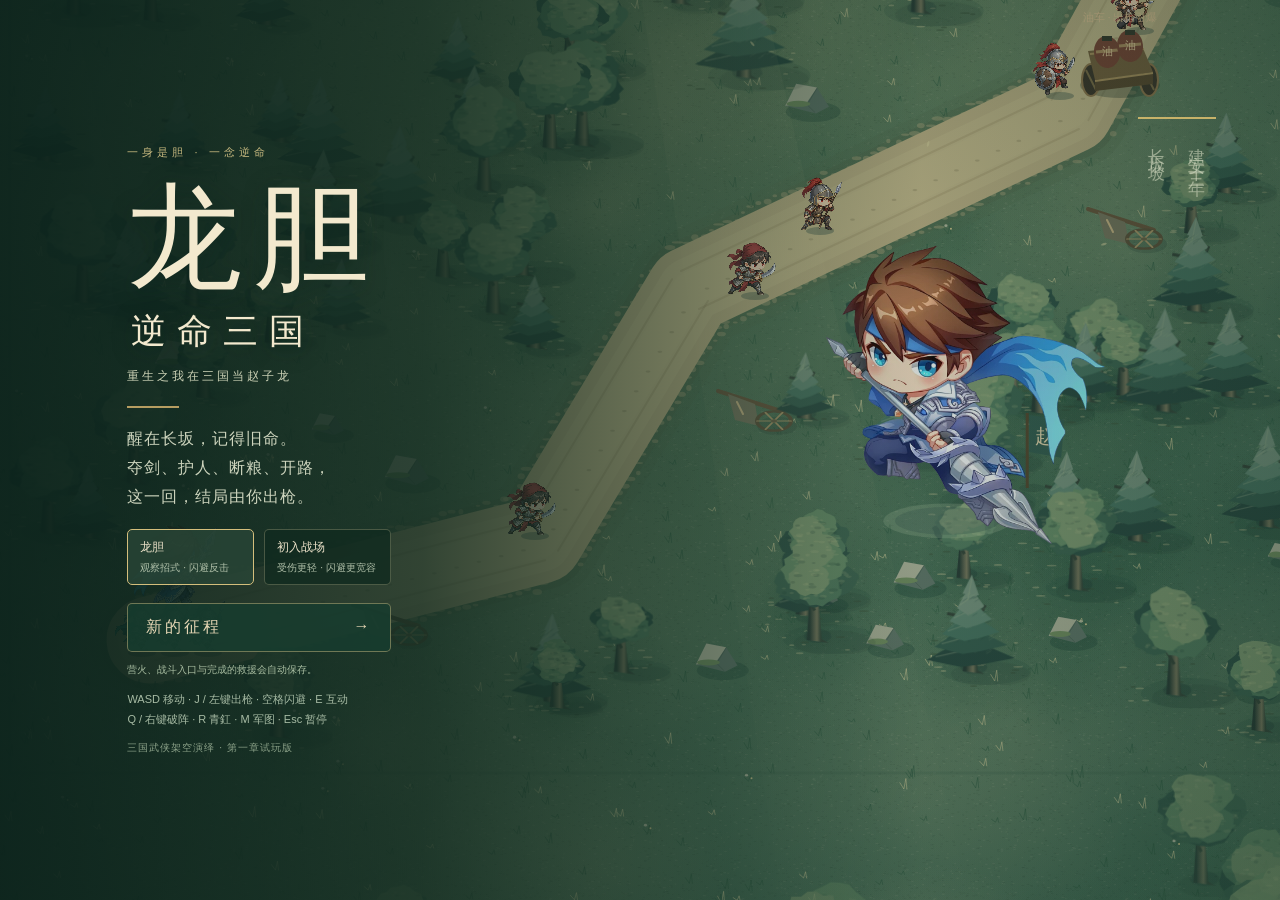
==== commit e8d3e283: "修复服药与盾防交互，完善鼠标组合键和救援反馈" ====
--- a/index.html
+++ b/index.html
@@ -9,6 +9,8 @@
 <style>:root{color-scheme:dark;--paper:#ece2c9;--ink:#142d27;--jade:#9bc7b9;--gold:#d9c58e;--muted:#b9c9b7}
 .skill[data-skill]{position:relative;overflow:hidden;transition:border-color .12s,box-shadow .12s}
 .skill[data-skill]::after{content:"";position:absolute;bottom:0;left:0;height:2px;width:var(--charge,100%);background:linear-gradient(90deg,#6aaba3,#c7eee0);transition:width .1s}
+#healButton{position:relative;overflow:hidden}#healButton::after{content:"";position:absolute;bottom:0;left:0;height:3px;width:var(--charge,0%);background:#b9d995;transition:width .08s linear}
+.save-status{display:block;padding:4px 5px 6px;border-top:1px solid #b9c79f26;text-align:center;font-size:9px;color:#a8c8a3}.save-status.save-warning{color:#e9bb8b}
 .skill[data-skill="sword"]::after{background:linear-gradient(90deg,#bc944d,#ffe3a5)}
 .skill.unavailable b{color:#a6b8a5}.skill.casting{border-color:#dffbf3;box-shadow:0 0 18px #91e8e344,inset 0 0 20px #90dfd626}
 .skill.ready{animation:skill-breathe 1.9s ease-in-out infinite}
@@ -63,7 +65,7 @@
 <div class="top-actions"><button id="quickMapButton" type="button" aria-label="查看军图">军图</button><button id="soundButton" type="button" aria-label="切换声音">声音 开</button><button id="pauseButton" type="button" aria-label="暂停游戏">暂停 <kbd>Esc</kbd></button></div>
 </header>
 <aside class="mission-paper"><div class="paper-heading"><span>长坂战令</span><span id="timeLabel">00:00</span></div><h2 id="missionTitle">枪起长坂</h2><p id="missionText"></p><div id="tutorialHint" class="tutorial-hint hidden"><small id="tutorialStep"></small><strong id="tutorialTitle"></strong><p id="tutorialText"></p></div><div id="objectiveList" class="objective-list"></div><button id="mapButton" type="button">查看军图 <kbd>M</kbd></button></aside>
-<aside class="minimap-wrap"><canvas id="minimap" width="176" height="128" aria-label="当前区域地图"></canvas><span id="minimapCaption">溃军山道 · 北 ↑</span></aside>
+<aside class="minimap-wrap"><canvas id="minimap" width="176" height="128" aria-label="当前区域地图"></canvas><span id="minimapCaption">溃军山道 · 北 ↑</span><small id="saveStatus" class="save-status" role="status">营火与入口自动保存</small></aside>
 <div id="bossHud" class="boss-hud hidden"><div><span id="bossName"></span><span id="bossHpLabel"></span></div><div class="meter boss"><i id="bossHpFill"></i></div><div class="meter stagger"><i id="staggerFill"></i></div><small id="bossMove"></small></div>
 <div id="counterHint" class="counter-hint hidden">精准闪避 · 现在出枪接回马枪</div>
 <div id="commandBanner" class="command-banner"></div><div id="interaction" class="interaction hidden"></div>
@@ -1298,7 +1300,8 @@
     damageEnemy(e, damage, dir = 0, knock = 0, source = 'player', stagger = 0, breakShield = false) {
       if (e.hp <= 0 || e.phaseTime > 0 || (this.activeBoss && e !== this.boss)) return;
       const armored = (e.type === 'shield' || e.type === 'elite') && e.shieldBroken <= 0;
-      if (armored && Math.abs(angleDiff(dir + Math.PI, e.dir)) < 1.15 && !breakShield) { damage *= .24; stagger *= .45; this.floater(e.x, e.y, '盾挡', '#b9cdd4'); }
+      const frontalBlocked = armored && Math.abs(angleDiff(dir + Math.PI, e.dir)) < 1.15 && !breakShield;
+      if (frontalBlocked) { damage *= .24; stagger *= .45; this.floater(e.x, e.y, '盾挡', '#b9cdd4'); }
       if (breakShield && armored) {
         e.shieldBroken = 2.8; e.stunned = .8; e.action = null; e.sequence = []; e.windup = 0; e.cooldown = Math.max(e.cooldown, .8);
         this.floater(e.x, e.y, '破盾'); this.effects.push({ type: 'shatter', x: e.x, y: e.y, dir, color: '#ffe1a0', life: .4, maxLife: .4 });
@@ -1309,7 +1312,7 @@
       e.hp = Math.max(floor, e.hp - actual); e.hurtFlash = .16; e.alerted = true;
       if (source !== 'ally') this.effects.push({ type: 'impact', x: e.x, y: e.y, dir, seed: e.id * 1.7, color: breakShield || source === 'environment' ? '#ffdfa0' : '#b5f4f5', life: .25, maxLife: .25 });
       if (source === 'player') { this.player.rage = Math.min(100, this.player.rage + 4); this.player.lastCombat = this.time; }
-      if (e.type !== 'boss') { e.knockX += Math.cos(dir) * knock; e.knockY += Math.sin(dir) * knock; if (source === 'player' && e.type !== 'elite') { e.stunned = Math.max(e.stunned, .12); e.action = null; e.windup = 0; } }
+      if (e.type !== 'boss' && !frontalBlocked) { e.knockX += Math.cos(dir) * knock; e.knockY += Math.sin(dir) * knock; if (source === 'player' && e.type !== 'elite') { e.stunned = Math.max(e.stunned, .12); e.action = null; e.windup = 0; } }
       if (e.staggerShield <= 0) {
         e.stagger += stagger;
         if (e.stagger >= e.staggerMax) { e.stagger = 0; e.stunned = e.type === 'boss' ? 2.1 : 1.3; e.staggerShield = 4.4; e.action = null; e.sequence = []; e.cooldown = 1.2; this.floater(e.x, e.y, '破势 · 反击'); this.effects.push({ type: 'shatter', x: e.x, y: e.y, dir, color: '#f6d89d', life: .42, maxLife: .42 }); this.events.push({ kind: 'sound', sound: 'break' }); }
@@ -1412,8 +1415,9 @@
     }
     updatePlayerAction(dt) {
       const p = this.player, a = p.action; if (!a) { p.attackTimer = 0; return; }
-      a.t += dt; p.dir = a.dir; p.attackTimer = Math.max(0, total(a.def) - a.t);
-      if (a.t >= a.def.windup && a.t < a.def.windup + a.def.active) {
+      const previous = a.t; a.t += dt; p.dir = a.dir; p.attackTimer = Math.max(0, total(a.def) - a.t);
+      const activeDt = Math.max(0, Math.min(a.t, a.def.windup + a.def.active) - Math.max(previous, a.def.windup));
+      if (activeDt > 0) {
         if (!a.fired) {
           a.fired = true;
           if (a.key === 'heal') { p.hp = Math.min(p.maxHp, p.hp + 85); this.events.push({ kind: 'sound', sound: 'heal' }); this.effects.push({ type: 'ring', x: p.x, y: p.y, radius: 50, color: '#a7d5a6', life: .55, maxLife: .55 }); }
@@ -1647,7 +1651,11 @@
       const o = id => this.objects.find(p => p.id === id), targetEnemy = () => this.enemies.find(e => e.hp > 0) || this.player;
       const guard = (...groups) => groups.map(id => this.enemies.find(e => e.hp > 0 && e.group === id)).find(Boolean);
       if (this.activeBoss) return { title: this.boss.name + ' · 单挑', text: this.boss.phase2 ? '新的追枪加入了连招。不要抢出枪，等收招，再抓破绽。' : '观察蓄力，闪避后出枪。精准闪避可接回马枪，破势后可打连续重击。', target: this.boss };
-      if (this.rescue) return { title: '守住井畔', text: `第 ${this.rescue.wave} / 2 波 · 医者体力 ${Math.ceil(this.rescue.healer.hp)}。用军令牵制敌人，你亲自清掉追兵。`, target: this.rescue.healer };
+      if (this.rescue) {
+        const remaining = this.enemies.filter(e => e.hp > 0 && e.group.startsWith('rescue')).length;
+        const next = remaining ? `还剩 ${remaining} 名追兵，护住医者并清掉他们。` : this.rescue.wave === 1 ? '第一波已退，第二波追兵即将赶到。' : '追兵已退，守在医者身边等待施救完成。';
+        return { title: '守住井畔', text: `第 ${this.rescue.wave} / 2 波 · 医者体力 ${Math.ceil(this.rescue.healer.hp)}。${next}`, target: this.rescue.healer };
+      }
       switch (this.stage) {
         case 'mountain': {
           const group = this.mountainGroup(), target = this.enemies.find(e => e.hp > 0 && e.group === group);
@@ -1914,7 +1922,7 @@
   const zoom = 1;
   let terrain, scenery = [], menuDifficulty = 'normal', lastFrame = performance.now(), hudClock = 0;
   let toastTimer = 0, commandTimer = 0, stageTimer = 0, encounterTimer = 0, audioContext = null, muted = false, saveAvailable = true;
-  let pendingStart = null;
+  let pendingStart = null, sessionSave = null;
   let mouseAttack = false, mouse = { x: 0, y: 0 }, aimUntil = 0;
   let reducedEffects = window.matchMedia?.('(prefers-reduced-motion: reduce)').matches || false;
   try { const saved = localStorage.getItem('longdan.effects'); if (saved) reducedEffects = saved === 'soft'; } catch {}
@@ -1922,11 +1930,20 @@
   const keys = new Set(), camera = { x: 650, y: 750 };
   const overlays = ['menu', 'dialog', 'pause', 'map', 'defeat', 'ending', 'restart'];
   const desktopHelp = 'WASD / 方向键 移动\nJ / 鼠标左键 龙枪三式　空格 / K 闪避\nQ / 右键 横扫破阵　R 青釭断势（夺剑后）\nF 行军药（可被打断）　E 互动 / 休整 / 前进\n1 集合　2 守点　3 冲阵　M 军图　Esc 暂停\n精准闪避后，1.2秒内出枪可接回马枪。';
-  function readSave() { try { const s = JSON.parse(localStorage.getItem(SAVE_KEY) || 'null'); return Campaign.validSnapshot(s) ? s : null; } catch { return null; } }
-  function writeSave() { try { localStorage.setItem(SAVE_KEY, JSON.stringify(campaign.snapshot())); saveAvailable = true; } catch { saveAvailable = false; } }
+  function readSave() {
+    if (Campaign.validSnapshot(sessionSave)) return sessionSave;
+    try { const s = JSON.parse(localStorage.getItem(SAVE_KEY) || 'null'); return Campaign.validSnapshot(s) ? s : null; } catch { return null; }
+  }
+  function writeSave() {
+    sessionSave = campaign.snapshot();
+    try { localStorage.setItem(SAVE_KEY, JSON.stringify(sessionSave)); saveAvailable = true; } catch { saveAvailable = false; }
+    $('saveStatus').textContent = saveAvailable ? '进度已保存' : '进度仅本次有效';
+    $('saveStatus').title = saveAvailable ? '已保存完成的战斗与选择，从最近营火或入口继续。' : '浏览器未能保存，刷新或关闭页面后本次进度会丢失。';
+    $('saveStatus').classList.toggle('save-warning', !saveAvailable);
+  }
   function refreshSaveMenu() {
     const saved = readSave(); $('continueButton').classList.toggle('hidden', !saved || saved.complete); $('reportButton').classList.toggle('hidden', !saved?.complete);
-    $('saveInfo').textContent = !saveAvailable ? '此浏览器无法保存进度，本次仍可游玩。' : saved ? saved.complete ? '长坂已通关。战报已保存，可回看，也可重新改写命运。' : '最近进度：' + StageDefinition[saved.checkpoint.stage].name + ' · ' + (saved.difficulty === 'story' ? '初入战场' : '龙胆') : '营火、战斗入口与完成的救援会自动保存。';
+    $('saveInfo').textContent = !saveAvailable ? '浏览器未能保存。仍可继续本次进度；刷新或关闭页面后会丢失。' : saved ? saved.complete ? '长坂已通关。战报已保存，可回看，也可重新改写命运。' : '最近进度：' + StageDefinition[saved.checkpoint.stage].name + ' · ' + (saved.difficulty === 'story' ? '初入战场' : '龙胆') : '营火、战斗入口与完成的救援会自动保存。';
   }
   function clearInput() { keys.clear(); mouseAttack = false; aimUntil = 0; campaign.clearActionBuffer(); }
   function hideOverlays() { overlays.forEach(id => $(id).classList.add('hidden')); }
@@ -1984,7 +2001,7 @@
   }
   function start(difficulty = menuDifficulty) { pendingStart = null; unlockAudio(); clearInput(); hideOverlays(); $('hud').classList.remove('hidden'); campaign.start(difficulty); processEvents(); writeSave(); updateHud(); }
   function requestStart(difficulty) {
-    if (!readSave()) { start(difficulty); return; }
+    if (campaign.mode === 'menu' && !readSave()) { start(difficulty); return; }
     pendingStart = { difficulty, mode: campaign.mode }; clearInput(); hideOverlays();
     $('restartText').textContent = '新征程将替换本浏览器的当前进度与战报。\n战斗难度：' + (difficulty === 'story' ? '初入战场' : '龙胆') + '。确定重新从山道出发吗？';
     $('restart').classList.remove('hidden'); $('cancelRestartButton').focus();
@@ -2043,7 +2060,8 @@
     $('qiLabel').textContent = Math.floor(p.qi); $('qiFill').style.width = p.qi + '%';
     $('regionLabel').textContent = '长坂逆命 · ' + campaign.definition.name; $('minimapCaption').textContent = campaign.definition.name + ' · 北 ↑';
     $('troopLabel').textContent = '随军 ' + campaign.allies.filter(a => a.hp > 0).length + ' / 3 · ' + (campaign.activeBoss ? '护送中' : campaign.squadActive() ? '掩护中' : '待命');
-    $('pressureLabel').textContent = campaign.rescue ? '医者施救 ' + Math.floor(campaign.rescue.progress / 20 * 100) + '%' : p.action?.key === 'heal' ? '服药中 · 留意敌军' : '观察 · 闪避 · 反击';
+    const healing = p.action?.key === 'heal';
+    $('pressureLabel').textContent = healing ? '服药中 · 留意敌军' : campaign.rescue ? campaign.rescue.progress >= 20 ? '施救已备妥 · 还需击退追兵' : '医者施救 ' + Math.floor(campaign.rescue.progress / 20 * 100) + '%' : '观察 · 闪避 · 反击';
     $('missionTitle').textContent = mission.title; $('missionText').textContent = mission.text; $('timeLabel').textContent = formatTime(campaign.time);
     $('objectiveList').innerHTML = [['temple', '破庙夺剑'], ['adou', '寻回阿斗'], ['mother', '救下糜夫人（可选）'], ['supplies', '焚毁粮草（可选）'], ['boss', '击退张郃']].map(([id, label]) => `<div class="${campaign.flags[id] ? 'done' : 'todo'}">${label}</div>`).join('');
     $('objectiveList').classList.toggle('hidden', !!tutorial);
@@ -2056,7 +2074,9 @@
     $('dashState').textContent = p.dashCd > 0 ? '整步再出' : '消耗16气力';
     $('rageState').textContent = !campaign.flags.sword ? '夺剑后习得' : '战意 ' + Math.floor(p.rage) + ' / 100';
     document.querySelector('.ultimate').classList.toggle('ready', campaign.flags.sword && p.rage >= 100);
-    $('potionState').textContent = '剩余' + p.potions + '份';
+    $('potionState').textContent = healing ? p.action.fired ? '体力已恢复' : '服药 ' + Math.max(0, p.action.def.windup - p.action.t).toFixed(1) + ' 秒' : '剩余' + p.potions + '份';
+    $('healButton').classList.toggle('casting', healing); $('healButton').classList.toggle('unavailable', !healing && (p.potions <= 0 || p.hp >= p.maxHp));
+    $('healButton').style.setProperty('--charge', (healing ? clamp(p.action.t / p.action.def.windup, 0, 1) * 100 : 0) + '%');
     for (const el of document.querySelectorAll('[data-skill]')) {
       const key = el.dataset.skill, active = key === 'dash' ? p.dashTime > 0 : key === 'attack' ? p.action?.key.startsWith('thrust') || p.action?.key === 'counter' : p.action?.key === key;
       const progress = key === 'sweep' ? 1 - p.heavyCd / 3.6 : key === 'dash' ? 1 - p.dashCd / .61 : key === 'sword' ? campaign.flags.sword ? p.rage / 100 : 0 : 1;
@@ -2110,9 +2130,16 @@
   window.addEventListener('blur', () => { clearInput(); if (campaign.mode === 'playing') togglePause(); });
   document.addEventListener('visibilitychange', () => { if (document.hidden) { clearInput(); if (campaign.mode === 'playing') togglePause(); } });
   canvas.addEventListener('pointermove', e => { if (e.pointerType === 'touch') return; const rect = canvas.getBoundingClientRect(); mouse = { x: e.clientX - rect.left, y: e.clientY - rect.top }; aimUntil = performance.now() + 1400; });
-  canvas.addEventListener('pointerdown', e => { if (campaign.mode !== 'playing' || e.pointerType === 'touch') return; unlockAudio(); const rect = canvas.getBoundingClientRect(); mouse = { x: e.clientX - rect.left, y: e.clientY - rect.top }; aimUntil = performance.now() + 1400; if (e.button === 0) { mouseAttack = true; act('attack'); canvas.setPointerCapture(e.pointerId); } else if (e.button === 2) act('heavy'); });
-  window.addEventListener('pointerup', () => { mouseAttack = false; });
-  window.addEventListener('pointercancel', () => { mouseAttack = false; }); canvas.addEventListener('contextmenu', e => e.preventDefault());
+  // Capture keeps dragging on the battlefield; mouse events report each button in a chord.
+  canvas.addEventListener('pointerdown', e => { if (e.pointerType === 'touch') { e.preventDefault(); return; } if (campaign.mode === 'playing') canvas.setPointerCapture(e.pointerId); });
+  canvas.addEventListener('mousedown', e => {
+    if (campaign.mode !== 'playing' || e.sourceCapabilities?.firesTouchEvents || ![0, 2].includes(e.button)) return;
+    e.preventDefault(); unlockAudio(); const rect = canvas.getBoundingClientRect(); mouse = { x: e.clientX - rect.left, y: e.clientY - rect.top }; aimUntil = performance.now() + 1400;
+    if (e.button === 0) { mouseAttack = true; act('attack'); } else act('heavy');
+  });
+  window.addEventListener('mouseup', e => { if (e.button === 0) mouseAttack = false; });
+  window.addEventListener('pointercancel', () => { mouseAttack = false; });
+  canvas.addEventListener('lostpointercapture', () => { mouseAttack = false; }); canvas.addEventListener('contextmenu', e => e.preventDefault());
   $('startButton').addEventListener('click', () => requestStart(menuDifficulty)); $('continueButton').addEventListener('click', continueGame); $('reportButton').addEventListener('click', continueGame);
   $('restartButton').addEventListener('click', () => requestStart(campaign.difficulty)); $('playAgainButton').addEventListener('click', () => requestStart(campaign.difficulty));
   $('confirmRestartButton').addEventListener('click', () => { if (pendingStart) start(pendingStart.difficulty); }); $('cancelRestartButton').addEventListener('click', cancelStart);
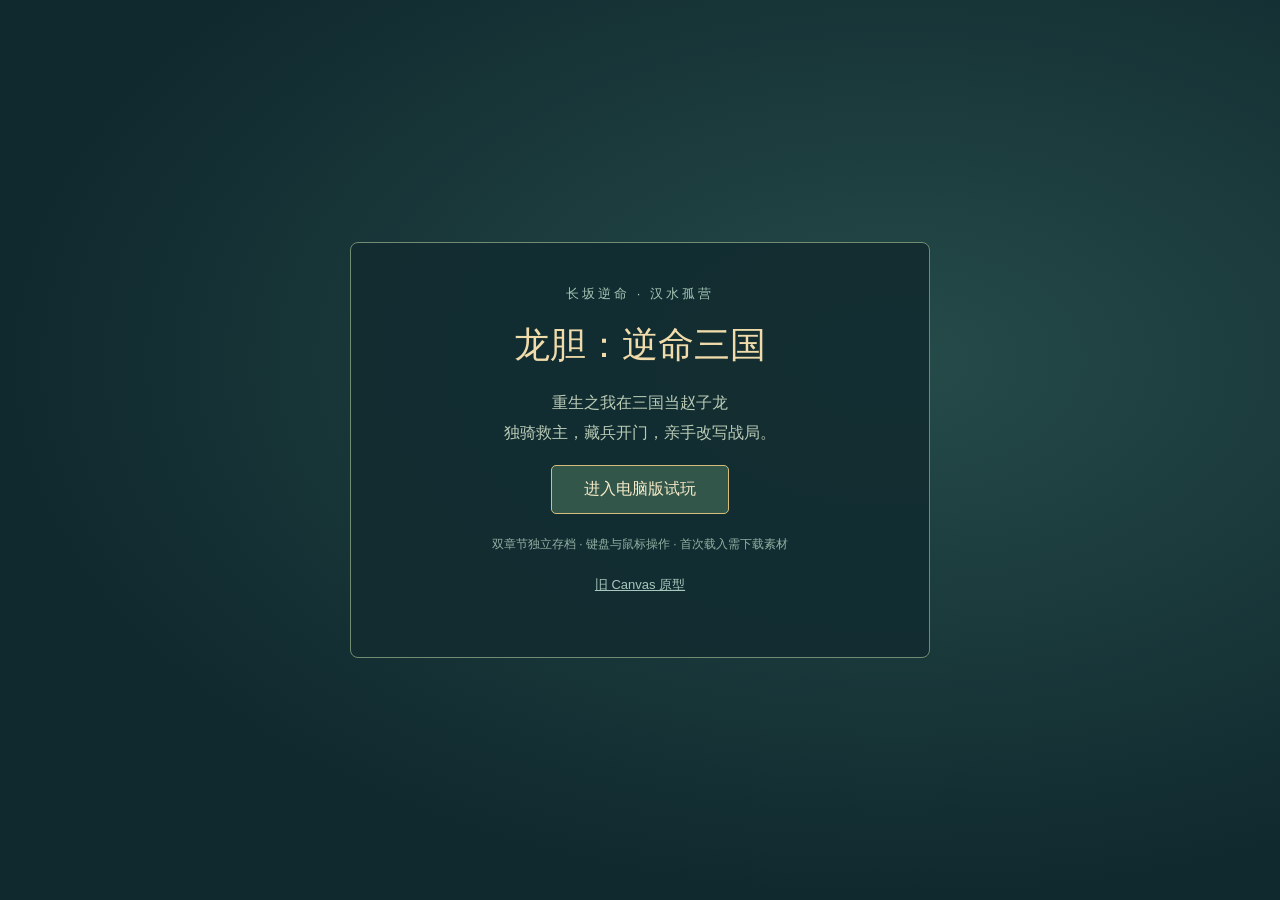
==== commit d2600f16: "Polish painted environments and unify Godot web entry" ====
--- a/index.html
+++ b/index.html
@@ -1,2312 +1,38 @@
 <!doctype html>
 <html lang="zh-CN">
 <head>
-<meta charset="utf-8">
-<meta name="viewport" content="width=device-width,initial-scale=1,viewport-fit=cover">
-<meta name="theme-color" content="#122923">
-<meta name="description" content="龙胆：逆命三国，2D动作冒险第一章长坂逆命。电脑版试玩，操控赵云，夺青釭、救母子、焚粮突围。">
-<title>龙胆：逆命三国 · 重生之我在三国当赵子龙</title>
-<style>:root{color-scheme:dark;--paper:#ece2c9;--ink:#142d27;--jade:#9bc7b9;--gold:#d9c58e;--muted:#b9c9b7}
-.skill[data-skill]{position:relative;overflow:hidden;transition:border-color .12s,box-shadow .12s}
-.skill[data-skill]::after{content:"";position:absolute;bottom:0;left:0;height:2px;width:var(--charge,100%);background:linear-gradient(90deg,#6aaba3,#c7eee0);transition:width .1s}
-#healButton{position:relative;overflow:hidden}#healButton::after{content:"";position:absolute;bottom:0;left:0;height:3px;width:var(--charge,0%);background:#b9d995;transition:width .08s linear}
-.save-status{display:block;padding:4px 5px 6px;border-top:1px solid #b9c79f26;text-align:center;font-size:9px;color:#a8c8a3}.save-status.save-warning{color:#e9bb8b}
-.skill[data-skill="sword"]::after{background:linear-gradient(90deg,#bc944d,#ffe3a5)}
-.skill.unavailable b{color:#a6b8a5}.skill.casting{border-color:#dffbf3;box-shadow:0 0 18px #91e8e344,inset 0 0 20px #90dfd626}
-.skill.ready{animation:skill-breathe 1.9s ease-in-out infinite}
-@keyframes skill-breathe{50%{box-shadow:0 0 21px #d9bd6854,inset 0 0 14px #d9bd681a}}
-.soft-effects .skill.ready{animation:none}
-.skill.guided{border-color:#e5c98a;box-shadow:inset 0 0 16px #dcc67a28}.skill.guided kbd{background:#775c303d;color:#fff0c2}
-.tutorial-hint{border-top:1px solid #c8b77b45;padding-top:10px}.tutorial-hint>small{font-size:9px;color:#d2b978;letter-spacing:1px}.tutorial-hint>strong{display:block;font-size:12px;line-height:1.6;font-weight:500;color:#efddb0;margin:7px 0}.tutorial-hint>p{margin-bottom:0;font-size:11px;line-height:1.8}.tutorial-hint.learned>small{color:#b2d6b6}
-@media(prefers-reduced-motion:reduce){.skill.ready{animation:none}}
-*{box-sizing:border-box}html,body{margin:0;width:100%;height:100%;background:#122923;color:var(--paper);font-family:"Microsoft YaHei UI","Microsoft YaHei",sans-serif;overflow:hidden;overscroll-behavior:none}
-button{font:inherit;color:inherit;cursor:pointer;border:1px solid #d6cc9e48;background:#172f28ed;border-radius:5px;transition:background .15s,border-color .15s;}
-button:hover{background:#2d4b3d;border-color:#d8bf84}button:focus-visible{outline:2px solid #e7ca88;outline-offset:3px}button:disabled{opacity:.5;cursor:default}
-kbd{font-family:inherit;font-size:10px;color:#e7d4a1;border:1px solid #cbbd8a4d;padding:2px 5px;border-radius:3px;background:#0e221e8f}.hidden{display:none!important}
-#game{position:relative;width:100%;height:100dvh;min-height:0;isolation:isolate}#battlefield{width:100%;height:100%;display:block;user-select:none;-webkit-user-select:none}
-.hud{position:absolute;inset:0;pointer-events:none}.hud button{pointer-events:auto}.topbar{position:absolute;inset:0 0 auto;display:flex;align-items:center;gap:25px;padding:15px 24px 28px;background:linear-gradient(#0c221ef0,#102721c7,transparent)}
-.brand{display:flex;gap:10px;align-items:center;min-width:217px}.seal{font-family:KaiTi,serif;border:1px solid #a9513f;background:#77372db0;font-size:25px;padding:3px 6px}.brand strong{font-family:STSong,SimSun,serif;letter-spacing:2px;font-weight:500;font-size:24px}.brand strong span{font-size:16px}.brand small{display:block;margin-top:6px;font-size:10px;color:#b7c0a4;letter-spacing:2px}
-.vitals{width:225px;flex-shrink:0}.vital-line{display:flex;justify-content:space-between;font-size:12px;margin:0 0 5px}.vital-line.secondary{font-size:10px;color:#b4c9b6;margin:6px 0 3px}.meter{height:8px;background:#071b14c7;overflow:hidden;border-radius:2px}.meter i{display:block;width:100%;height:100%;transition:width .1s}.health i{background:linear-gradient(90deg,#9d4d3f,#deb096)}.energy{height:4px}.energy i{background:linear-gradient(90deg,#579784,#bddfc4)}
-.battle-status{font-size:12px;line-height:1.6}.battle-status strong{display:block;font-weight:500;color:#e8d6a6}.battle-status small{font-size:10px;color:#b7c9b4}.top-actions{margin-left:auto;display:flex;gap:7px}.top-actions button{font-size:12px;padding:8px 10px;background:#10291be0}.top-actions button:first-child{display:none}
-.mission-paper{position:absolute;top:110px;left:24px;width:210px;background:linear-gradient(125deg,#102c27ee,#1b352bdf);border-left:2px solid #ceb372;padding:15px}.paper-heading{display:flex;justify-content:space-between;font-size:10px;letter-spacing:2px;color:#c7ba8c}.mission-paper h2{font-family:STSong,SimSun,serif;font-size:22px;font-weight:500;letter-spacing:2px;margin:12px 0 8px}.mission-paper p{font-size:11px;color:#c3cec0;line-height:1.8;margin:0 0 12px}.objective-list{font-size:10px;line-height:2;color:#a9bda7;border-top:1px solid #bbc39424;padding-top:8px}.objective-list .done{color:#d6ce9a}.objective-list .done:before{content:"✓ ";color:#9dcaae}.objective-list .todo:before{content:"○ ";color:#819a87}.mission-paper>button{margin-top:10px;width:100%;padding:8px;font-size:11px}
-.minimap-wrap{position:absolute;top:108px;right:24px;width:164px;background:#122e29d0;padding:3px;border:1px solid #cadbb139}.minimap-wrap canvas{display:block;width:100%;height:auto}.minimap-wrap span{display:block;text-align:center;font-size:9px;letter-spacing:1px;padding:5px;color:#c6c9ad}
-.boss-hud{position:absolute;top:106px;left:50%;transform:translateX(-50%);width:min(360px,40vw)}.boss-hud>div:first-child{display:flex;justify-content:space-between;font-size:13px;margin-bottom:7px;text-shadow:0 1px 6px #071c15}.boss{height:7px}.boss i{background:linear-gradient(90deg,#91372e,#da8569)}.stagger{margin-top:4px;height:3px}.stagger i{background:#d6c18b;width:0}.boss-hud>small{display:block;font-size:10px;text-align:center;color:#ead9af;margin-top:6px;text-shadow:0 1px 4px #071c15}
-.bottom-bar{position:absolute;inset:auto 0 0;display:flex;align-items:end;gap:20px;justify-content:center;padding:35px 20px 16px;background:linear-gradient(transparent,#0c211bdd,#0c211bf5)}.squad-controls{display:flex;gap:5px;align-items:center;padding-bottom:5px}.squad-controls>span{font-family:SimSun,serif;font-size:16px;writing-mode:vertical-rl;margin-right:7px;letter-spacing:4px;color:#d4c492}.squad-controls button{padding:10px;font-size:12px}.squad-controls button.selected{border-color:#cbbb79;color:#ead9a8;background:#34543bcc}.squad-controls button.inactive{color:#92aa94;border-color:#91a28b30}
-.skills{display:flex;gap:6px}.skill{display:flex;flex-direction:column;justify-content:center;align-items:center;width:89px;height:69px;background:#142d24e5;border:1px solid #c3c69836;border-radius:4px;padding:6px 4px;gap:6px}.skill b{font-size:12px;font-weight:500}.skill small{font-size:9px;color:#afbea8}.skill.ultimate{border-color:#ae93505c}.skill.ready{border-color:#e4ca80;box-shadow:0 0 12px #d9a34730}
-.interaction{position:absolute;left:50%;bottom:127px;transform:translateX(-50%);padding:10px 15px;max-width:90%;text-align:center;font-size:12px;background:#102a24f0;border:1px solid #c4b88280;border-radius:4px;box-shadow:0 4px 20px #08261950}.interaction kbd{margin-right:7px}
-.toast{position:absolute;top:77px;left:50%;transform:translateX(-50%);max-width:70%;text-align:center;font-size:12px;padding:8px 16px;background:#173b2ff0;border:1px solid #cabe855e;border-radius:4px}.command-banner{position:absolute;bottom:107px;left:50%;transform:translateX(-50%);font-size:12px;letter-spacing:2px;color:#e5d4a9;text-shadow:0 2px 6px #061811;opacity:0;transition:opacity .2s}.command-banner.show{opacity:1}.counter-hint{position:absolute;left:50%;top:47%;transform:translateX(-50%);font-size:12px;letter-spacing:1px;color:#b9edf1;text-shadow:0 2px 5px #113929}
-.stage-banner{position:absolute;left:50%;top:27%;transform:translateX(-50%);text-align:center;pointer-events:none;text-shadow:0 3px 12px #173323}.stage-banner small{display:block;color:#dad3af;font-size:12px;letter-spacing:5px;margin-bottom:10px}.stage-banner strong{font-family:KaiTi,SimSun,serif;font-size:38px;font-weight:500;letter-spacing:8px}
-.encounter-banner{position:absolute;left:50%;top:29%;transform:translateX(-50%);text-align:center;pointer-events:none;padding:12px 30px;background:linear-gradient(90deg,transparent,#132c22d9 25%,#132c22d9 75%,transparent);color:#ead9aa;white-space:nowrap}.encounter-banner strong{display:block;font:24px KaiTi,SimSun,serif;letter-spacing:4px}.encounter-banner small{display:block;font-size:11px;letter-spacing:1px;color:#bfd4bb;margin-top:7px}
-.ending-paper>.ending-completion{font-size:11px;color:#e2ce95;border-left:2px solid #c5ad75;padding-left:10px;margin-bottom:17px}.ending-next{margin-top:18px;padding:12px 14px;background:#10281f;border:1px solid #b5b47b2e}.ending-next>strong{font-size:12px;font-weight:500;color:#dcc99e}.ending-next p{font-size:11px;line-height:1.8;margin:9px 0 0;color:#b5c6b0}
-.overlay{position:absolute;inset:0;z-index:10;display:flex;align-items:flex-start;justify-content:center;background:#081a15c7;backdrop-filter:blur(5px);overflow-y:auto;padding:25px;overscroll-behavior:contain;}.menu-overlay{justify-content:flex-start;background:linear-gradient(90deg,#0b221bef,#142c21d6 33%,#21382a30 72%);backdrop-filter:none}
-.menu-content{margin: auto 0 auto 8vw;padding:22px 0;max-width:450px}.eyebrow{font-size:11px;letter-spacing:4px;color:#c6b87f;margin:0 0 18px}.menu-content h1{font-family:STSong,SimSun,serif;font-weight:500;font-size:clamp(74px,9vw,118px);letter-spacing:12px;line-height:1.05;margin:0;color:#f3e9ce;text-shadow:0 4px 25px #0a211a70}.menu-content h1>span{display:block;font-size:35px;letter-spacing:11px;padding:15px 0 0 4px}.subtitle{font-size:12px;letter-spacing:3px;color:#cbd1b5;margin:18px 0 21px}.ink-rule{width:52px;height:2px;background:#b69d61;margin-bottom:17px}.opening{font-family:STSong,SimSun,serif;font-size:16px;line-height:1.8;letter-spacing:1px;color:#cdd4bd;margin:0 0 17px}
-.difficulty{display:flex;gap:10px;margin-bottom:12px}.difficulty button{background:#112b20ce;padding:9px 12px;font-size:12px;min-width:127px;text-align:left}.difficulty button.selected{border-color:#d4be7c;background:#294637c9}.difficulty small{display:block;font-size:10px;margin-top:5px;color:#b0c0a9}
-.primary-button{background:#dfd1a8;color:#233529;border:1px solid #ece0b9;font-family:STSong,SimSun,serif;padding:13px 24px;font-size:19px;letter-spacing:3px;min-height:48px}.primary-button:hover{background:#f0e4c3;color:#152e1e}#startButton,#continueButton,#reportButton{width:264px;text-align:left;padding:13px 18px;margin-top:6px}#continueButton span,#startButton span,#reportButton span{float:right}#startButton{font-size:16px;background:#173c2ede;color:#e5d6b4;border-color:#b8ab778c}
-.menu-controls{font-size:11px;line-height:1.8;white-space:pre-line;color:#a7bba4;margin:12px 0}.save-info{font-size:10px;color:#a8bda1;line-height:1.6;margin:10px 0}.fiction-note{display:block;font-size:10px;letter-spacing:1px;color:#8ba188;margin-top:7px}.menu-side-note{position:absolute;right:5vw;top:13%;font-family:SimSun,serif;writing-mode:vertical-rl;font-size:17px;line-height:2.3;letter-spacing:8px;color:#d6dbc295;border-top:2px solid #c7b269;padding-top:16px}
-.dialog-paper,.pause-paper,.ending-paper,.map-paper{margin:auto 0;width:min(590px,100%);background:linear-gradient(135deg,#203c31,#122c23);border:1px solid #b6b57d66;box-shadow:0 20px 75px #021b12a3;padding:30px;border-radius:5px}.dialog-paper h2,.pause-paper h2,.ending-paper h2,.map-paper h2{font-family:STSong,SimSun,serif;font-weight:500;font-size:29px;letter-spacing:2px;margin:0 0 17px;color:#eadcba}.dialog-paper>p,.pause-paper>p,.ending-paper>p{font-size:13px;line-height:1.8;color:#c6d2bb;white-space:pre-line}.dialog-choices{display:flex;flex-direction:column;gap:9px;margin-top:20px}.dialog-choices>button:not(.primary-button){padding:12px 15px;font-size:13px;background:#0e281cc7;text-align:left;min-height:46px}.dialog-choices strong{font-weight:500}.dialog-choices small{display:block;font-size:11px;line-height:1.5;color:#a9bca7;margin-top:5px}
-.dialog-speaker{display:flex;align-items:center;gap:13px;margin-bottom:15px}.dialog-speaker img{width:60px;height:60px;object-fit:contain;background:#182f26;border:1px solid #bbbd8350;border-radius:50%}.dialog-speaker .eyebrow{margin:0;letter-spacing:2px}.pause-paper .save-info{font-size:11px}.retry-note{color:#ddcea7!important}
-.ending-paper{width:min(660px,100%)}.ending-stats{display:grid;grid-template-columns:repeat(4,1fr);gap:10px;padding:18px 0;border-top:1px solid #b9bc7f28;border-bottom:1px solid #b9bc7f28;margin-top:18px}.ending-stats b{display:block;font-size:25px;font-family:SimSun,serif;font-weight:500;color:#e4cd92}.ending-stats span{font-size:10px;color:#9fb39c}.ending-history{font-size:11px;line-height:1.8;margin-top:17px;color:#c4cdb0}.ending-outcomes{display:flex;flex-wrap:wrap;gap:8px;margin-top:18px}.ending-outcomes span{padding:7px 9px;font-size:11px;background:#112b22;border:1px solid #94a98538}.ending-outcomes .changed{border-color:#c5af79;color:#ecdaaa}
-.map-paper{width:min(860px,100%);padding:24px}.map-heading{display:flex;justify-content:space-between;align-items:center;gap:12px}.map-heading h2{font-size:22px;margin-bottom:16px}.map-heading .eyebrow{margin-bottom:9px}.map-heading>button{font-size:12px;padding:9px 12px;white-space:nowrap}.map-paper>canvas{display:block;width:100%;height:auto;border:1px solid #b7bf8740}.region-route{display:flex;gap:6px;flex-wrap:wrap;align-items:center;font-size:10px;color:#7e987f;margin:0 0 12px}.region-route span{padding:5px 6px;border:1px solid #93a07824}.region-route .visited{color:#bed0b6}.region-route .current{color:#efdcac;border-color:#bfaa73}.region-route i{font-style:normal}.memory-cards{display:grid;grid-template-columns:repeat(3,1fr);gap:10px;margin-top:14px}.memory-card{padding:10px;border-left:2px solid #c5b373;background:#10291bc9}.memory-card strong{font-size:12px;font-weight:500;color:#dfcea3}.memory-card p{font-size:11px;line-height:1.6;margin:6px 0;color:#b1c3a8}.memory-card.changed{border-color:#c47b59}.map-hint{font-size:10px;text-align:center;color:#9eb099;margin:12px 0 0}
-.loading{position:absolute;inset:0;z-index:20;display:flex;align-items:center;justify-content:center;background:#122923;letter-spacing:3px;color:#cfbe8d;font-size:14px}
-@media(max-width:1100px){.topbar{gap:16px;padding:13px 18px 24px}.brand{min-width:195px}.brand strong{font-size:22px}.vitals{width:190px}.battle-status{font-size:11px}.bottom-bar{gap:12px;padding-left:10px;padding-right:10px}.skill{width:79px}.squad-controls button{padding:10px 8px}.mission-paper{left:18px;width:190px}.minimap-wrap{right:18px;width:142px}}
-@media(max-width:760px){.brand strong span,.brand small,.seal,.battle-status{display:none}.brand{min-width:0}.brand strong{font-size:18px;letter-spacing:1px}.topbar{padding:12px;gap:10px}.vitals{width:135px}.top-actions button{font-size:10px;padding:7px}.top-actions kbd{display:none}.mission-paper{top:85px;left:12px;width:153px;padding:10px}.mission-paper h2{font-size:17px}.mission-paper p{font-size:10px}.minimap-wrap{top:86px;right:12px;width:105px}.boss-hud{top:83px;width:230px}.bottom-bar{flex-direction:column;align-items:center;gap:7px;padding-bottom:10px}.squad-controls>span{writing-mode:initial;font-size:12px;letter-spacing:1px}.squad-controls button{padding:8px 10px;font-size:11px}.skill{width:65px;height:59px}.skill b{font-size:10px}.skill small{font-size:8px}.skill kbd{font-size:8px}.interaction{bottom:170px;font-size:11px}.toast{top:66px;font-size:10px;max-width:84%}.overlay{padding:15px}.menu-content{margin-left:5vw}.menu-content h1{font-size:80px}.menu-content h1>span{font-size:29px;letter-spacing:9px}.subtitle{font-size:11px;letter-spacing:1px}.menu-side-note{font-size:13px;right:4%}.dialog-paper,.pause-paper,.ending-paper{padding:23px}.dialog-paper h2,.pause-paper h2,.ending-paper h2{font-size:24px}.dialog-paper>p,.pause-paper>p,.ending-paper>p{font-size:12px}.map-paper{padding:16px}.map-heading h2{font-size:19px}.map-heading>button{font-size:11px}.memory-cards{grid-template-columns:1fr;gap:6px}.memory-card{padding:7px 9px}.memory-card p{margin:3px 0}.ending-stats{grid-template-columns:repeat(2,1fr)}}
-@media(max-height:620px){.menu-content{padding:10px 0}.eyebrow{margin-bottom:11px}.menu-content h1{font-size:65px}.menu-content h1>span{font-size:25px;padding-top:10px}.subtitle{margin:12px 0 14px}.ink-rule{margin-bottom:12px}.opening{font-size:13px;margin-bottom:11px;line-height:1.6}.menu-controls{font-size:10px;margin:9px 0}.difficulty{margin-bottom:7px}.difficulty button{padding:8px 10px}.fiction-note{font-size:9px}.save-info{font-size:9px}.dialog-paper,.pause-paper,.ending-paper{padding:22px}.dialog-speaker{margin-bottom:10px}.dialog-speaker img{width:45px;height:45px}.dialog-paper h2,.pause-paper h2{font-size:23px;margin-bottom:12px}.dialog-choices{margin-top:15px}.map-paper{padding:17px}.map-paper>canvas{max-height:42vh;object-fit:contain}.mission-paper{padding:12px}.mission-paper h2{font-size:19px}.objective-list{font-size:9px}}
-@media(max-width:600px){.menu-side-note{display:none}.menu-overlay{background:linear-gradient(90deg,#0b241def,#102d21c4 78%,#21382a40)}.memory-card strong{font-size:11px}.map-heading{flex-wrap:wrap}.region-route{gap:4px;font-size:9px}}
-</style>
+  <meta charset="utf-8">
+  <meta name="viewport" content="width=device-width, initial-scale=1">
+  <meta name="theme-color" content="#122c30">
+  <meta name="description" content="龙胆：逆命三国，电脑版双章节动作冒险。操控赵云，长坂救主，汉水设伏。">
+  <title>龙胆：逆命三国 · 电脑版试玩</title>
+  <style>
+    :root{color-scheme:dark;font-family:"Microsoft YaHei",sans-serif}
+    *{box-sizing:border-box}
+    body{margin:0;min-height:100vh;display:grid;place-items:center;background:#10292e;color:#e9e2c5}
+    main{width:min(520px,90vw);padding:36px;text-align:center;border:1px solid #526c62;border-radius:8px;background:#122c30}
+    h1{margin:0 0 16px;font-size:30px;font-weight:500;color:#f0dbab}
+    p{line-height:1.8;color:#b9cbb6}
+    #game-link{display:inline-block;margin:12px 0;padding:12px 30px;border:1px solid #d6bd7c;border-radius:5px;background:#33564b;color:#f7ebc8;text-decoration:none}
+    a:focus-visible{outline:2px solid #f0dbab;outline-offset:4px}
+    footer{margin-top:24px}footer a{color:#91afa2;font-size:12px}
+  </style>
 </head>
 <body>
-<main id="game" aria-label="龙胆：逆命三国">
-<canvas id="battlefield" aria-label="长坂战场：电脑使用WASD移动、J攻击、空格闪避、E互动"></canvas>
-<div id="hud" class="hud hidden">
-<header class="topbar">
-<div class="brand"><span class="seal">龙</span><div><strong>龙胆<span>：逆命三国</span></strong><small id="regionLabel">第一章 · 长坂逆命</small></div></div>
-<div class="vitals"><div class="vital-line"><span>赵子龙</span><span id="hpLabel">200 / 200</span></div><div class="meter health"><i id="hpFill"></i></div><div class="vital-line secondary"><span>气力</span><span id="qiLabel">100</span></div><div class="meter energy"><i id="qiFill"></i></div></div>
-<div class="battle-status"><strong id="troopLabel">随军 3 人 · 待命</strong><small id="pressureLabel">观察 · 闪避 · 反击</small></div>
-<div class="top-actions"><button id="quickMapButton" type="button" aria-label="查看军图">军图</button><button id="soundButton" type="button" aria-label="切换声音">声音 开</button><button id="pauseButton" type="button" aria-label="暂停游戏">暂停 <kbd>Esc</kbd></button></div>
-</header>
-<aside class="mission-paper"><div class="paper-heading"><span>长坂战令</span><span id="timeLabel">00:00</span></div><h2 id="missionTitle">枪起长坂</h2><p id="missionText"></p><div id="tutorialHint" class="tutorial-hint hidden"><small id="tutorialStep"></small><strong id="tutorialTitle"></strong><p id="tutorialText"></p></div><div id="objectiveList" class="objective-list"></div><button id="mapButton" type="button">查看军图 <kbd>M</kbd></button></aside>
-<aside class="minimap-wrap"><canvas id="minimap" width="176" height="128" aria-label="当前区域地图"></canvas><span id="minimapCaption">溃军山道 · 北 ↑</span><small id="saveStatus" class="save-status" role="status">营火与入口自动保存</small></aside>
-<div id="bossHud" class="boss-hud hidden"><div><span id="bossName"></span><span id="bossHpLabel"></span></div><div class="meter boss"><i id="bossHpFill"></i></div><div class="meter stagger"><i id="staggerFill"></i></div><small id="bossMove"></small></div>
-<div id="counterHint" class="counter-hint hidden">精准闪避 · 现在出枪接回马枪</div>
-<div id="commandBanner" class="command-banner"></div><div id="interaction" class="interaction hidden"></div>
-<div id="toast" class="toast hidden" role="status" aria-live="polite"></div>
-<div id="stageBanner" class="stage-banner hidden"><small id="stageChapter"></small><strong id="stageName"></strong></div>
-<div id="encounterBanner" class="encounter-banner hidden" role="status"><strong id="encounterTitle"></strong><small id="encounterNext"></small></div>
-<footer class="bottom-bar"><div class="squad-controls"><span>军令</span><button type="button" data-command="follow" class="selected"><kbd>1</kbd> 集合</button><button type="button" data-command="hold"><kbd>2</kbd> 守点</button><button type="button" data-command="charge"><kbd>3</kbd> 冲阵</button></div><div class="skills"><div class="skill" data-skill="attack"><kbd>J / 左键</kbd><b>龙枪三式</b><small>快枪 · 三式收招</small></div><div class="skill" data-skill="dash"><kbd>空格 / K</kbd><b>闪避</b><small id="dashState">消耗16气力</small></div><div class="skill" data-skill="sweep"><kbd>Q / 右键</kbd><b>横扫破阵</b><small id="heavyState">消耗30气力</small></div><div class="skill ultimate" data-skill="sword"><kbd>R</kbd><b>青釭断势</b><small id="rageState">夺剑后习得</small></div><button id="healButton" type="button" class="skill"><kbd>F</kbd><b>行军药</b><small id="potionState">剩余3份</small></button></div></footer>
-</div>
-<section id="menu" class="overlay menu-overlay">
-<div class="menu-content"><p class="eyebrow">一身是胆 · 一念逆命</p><h1>龙胆<span>逆命三国</span></h1><p class="subtitle">重生之我在三国当赵子龙</p><div class="ink-rule"></div><p class="opening">醒在长坂，记得旧命。<br>夺剑、护人、断粮、开路，<br>这一回，结局由你出枪。</p><div class="difficulty" aria-label="战斗难度"><button type="button" data-difficulty="normal" class="selected">龙胆<small>观察招式 · 闪避反击</small></button><button type="button" data-difficulty="story">初入战场<small>受伤更轻 · 闪避更宽容</small></button></div><button id="continueButton" class="primary-button hidden" type="button">继续逆命 <span>→</span></button><button id="reportButton" class="primary-button hidden" type="button">查看长坂战报 <span>→</span></button><button id="startButton" class="primary-button" type="button">新的征程 <span>→</span></button><p id="saveInfo" class="save-info"></p><p id="menuControls" class="menu-controls"></p><small class="fiction-note">三国武侠架空演绎 · 第一章试玩版</small></div><div class="menu-side-note">建安十三年<br>长坂坡</div>
-</section>
-<section id="dialog" class="overlay hidden" aria-labelledby="dialogTitle"><div class="dialog-paper"><div class="dialog-speaker"><img id="dialogPortrait" alt="赵云形象"><p id="dialogEyebrow" class="eyebrow">赵云</p></div><h2 id="dialogTitle"></h2><p id="dialogText"></p><div id="dialogChoices" class="dialog-choices"></div></div></section>
-<section id="pause" class="overlay hidden"><div class="pause-paper"><p class="eyebrow">暂歇锋芒</p><h2>战场已暂停</h2><p id="pauseControls"></p><p id="checkpointInfo" class="save-info"></p><div class="dialog-choices"><button id="resumeButton" class="primary-button" type="button">重返战场</button><button id="effectsButton" type="button">技能特效：完整</button><button id="fullscreenButton" type="button">全屏游玩</button><button id="restartButton" type="button">重新开始第一章</button><button id="pauseMenuButton" type="button">返回标题画面</button></div></div></section>
-<section id="restart" class="overlay hidden" role="dialog" aria-modal="true" aria-labelledby="restartTitle"><div class="pause-paper"><p class="eyebrow">重新握枪 · 新的抉择</p><h2 id="restartTitle">开始新的征程？</h2><p id="restartText"></p><div class="dialog-choices"><button id="cancelRestartButton" class="primary-button" type="button">保留当前进度</button><button id="confirmRestartButton" type="button">确认重新出发</button></div></div></section>
-<section id="map" class="overlay hidden" aria-labelledby="mapTitle"><div class="map-paper"><div class="map-heading"><div><p class="eyebrow">长坂军图</p><h2 id="mapTitle">来路与未尽之命</h2></div><button id="closeMapButton" type="button">收起军图 <kbd>M</kbd></button></div><div id="regionRoute" class="region-route"></div><canvas id="bigmap" width="750" height="450" aria-label="当前区域军图"></canvas><div id="memoryCards" class="memory-cards"></div><p class="map-hint">金：前路　青：营火与救援　红：敌阵　白：赵云</p></div></section>
-<section id="defeat" class="overlay hidden" aria-labelledby="defeatTitle"><div class="pause-paper"><p class="eyebrow">长坂未竟</p><h2 id="defeatTitle"></h2><p id="defeatText"></p><p class="retry-note">已完成的救援、夺剑与捷径会保留。</p><div class="dialog-choices"><button id="retryButton" class="primary-button" type="button">重新握枪</button><button id="defeatMenuButton" type="button">回到标题</button></div></div></section>
-<section id="ending" class="overlay hidden" aria-labelledby="endingTitle"><div class="ending-paper"><p class="eyebrow">长坂战报 · 你改写的这一页</p><h2 id="endingTitle"></h2><p id="endingCompletion" class="ending-completion"></p><p id="endingText"></p><div id="endingOutcomes" class="ending-outcomes"></div><div id="endingStats" class="ending-stats"></div><div id="endingHistory" class="ending-history"></div><div class="ending-next"><strong id="endingHintTitle"></strong><div id="endingHints"></div></div><div class="dialog-choices"><button id="playAgainButton" class="primary-button" type="button">再改一次历史</button><button id="backMenuButton" type="button">回到标题</button></div></div></section>
-<div id="loading" class="loading">正在铺开长坂军图…</div>
-</main>
-<script>/* Canvas scenery and character sprite rendering, bundled into the offline build. */
-(() => {
-  'use strict';
-  const TAU = Math.PI * 2;
-  const clamp = (v, a, b) => Math.max(a, Math.min(b, v));
-  const oval = (g, x, y, rx, ry, color) => {
-    g.fillStyle = color; g.beginPath(); g.ellipse(x, y, rx, ry, 0, 0, TAU); g.fill();
-  };
-  const poly = (g, points, color) => {
-    g.fillStyle = color; g.beginPath(); points.forEach(([x, y], i) => i ? g.lineTo(x, y) : g.moveTo(x, y)); g.closePath(); g.fill();
-  };
-  const line = (g, points, color, width = 1) => {
-    g.strokeStyle = color; g.lineWidth = width; g.beginPath(); points.forEach(([x, y], i) => i ? g.lineTo(x, y) : g.moveTo(x, y)); g.stroke();
-  };
-  function randomFor(seed) {
-    return () => { seed = (Math.imul(seed, 1664525) + 1013904223) >>> 0; return seed / 4294967296; };
-  }
-  function leafCloud(g, x, y, rx, ry, color, rnd) {
-    g.fillStyle = color; g.beginPath();
-    for (let i = 0; i <= 22; i++) {
-      const angle = i / 22 * TAU, rag = 0.84 + rnd() * 0.22;
-      const px = x + Math.cos(angle) * rx * rag, py = y + Math.sin(angle) * ry * rag;
-      if (i) g.lineTo(px, py); else g.moveTo(px, py);
-    }
-    g.closePath(); g.fill();
-  }
-  function tree(g, t) {
-    const s = t.size, rnd = randomFor(Math.floor(t.seed * 100000) + 19);
-    g.save(); g.translate(t.x, t.y);
-    oval(g, 20, 11, s * 1.05, s * 0.32, '#253e3424');
-    oval(g, 3, 4, s * 0.35, s * 0.18, '#162f3540');
-    const bark = g.createLinearGradient(-5, 0, 6, 0); bark.addColorStop(0, '#273b36'); bark.addColorStop(0.65, '#7a7960'); bark.addColorStop(1, '#34473c');
-    poly(g, [[-8, 8], [-3, -s * 1.6], [1, -s * 1.7], [7, 7], [14, 11], [0, 9]], bark);
-    line(g, [[0, -s * 0.55], [-s * 0.42, -s * 1.27], [-s * 0.62, -s * 1.31]], '#34443a', 3);
-    line(g, [[1, -s * 0.8], [s * 0.38, -s * 1.53]], '#34443a', 3);
-    if (t.shade < 0.32) {
-      const colors = ['#274841', '#355d50', '#477463', '#628976', '#789582'];
-      for (let level = 0; level < 5; level++) {
-        const y = -s * 0.22 - level * s * 0.34, width = s * (1.16 - level * 0.2);
-        const pts = [[-width, y + 5], [-width * 0.43, y - s * 0.25], [-width * 0.61, y - s * 0.25], [1, y - s * 0.76], [width * 0.59, y - s * 0.22], [width * 0.43, y - s * 0.2], [width, y + 3], [width * 0.3, y + 9], [-width * 0.22, y + 12]];
-        poly(g, pts, colors[level]);
-        line(g, [[-width * 0.8, y + 2], [-width * 0.22, y - s * 0.1], [1, y - s * 0.65]], '#a4b79755', 1.3);
-        for (let j = 0; j < 20; j++) {
-          const px = (rnd() - 0.5) * width * 1.5, py = y - rnd() * s * 0.22;
-          line(g, [[px - 3, py], [px + 2, py - 3]], j % 3 ? '#a2b99426' : '#193e3b36');
-        }
-      }
-    } else {
-      const colors = ['#2d5147', '#3c6452', '#527c61', '#688f6b', '#809c75'];
-      for (let i = 0; i < 10; i++) {
-        const angle = i * 2.4 + t.seed * 4;
-        const x = Math.cos(angle) * s * (i < 5 ? 0.5 : 0.32);
-        const y = -s * 1.45 + Math.sin(angle) * s * 0.37 - (i > 6 ? s * 0.24 : 0);
-        leafCloud(g, x, y, s * (0.66 - i * 0.014), s * 0.46, colors[Math.min(4, Math.floor(i / 2))], rnd);
-        for (let j = 0; j < 15; j++) {
-          const px = x + (rnd() - 0.5) * s * 0.85, py = y + (rnd() - 0.5) * s * 0.58;
-          oval(g, px, py, 1.5 + rnd() * 3, 0.8 + rnd(), j % 3 ? '#c9cd982b' : '#193b3530');
-        }
-      }
-    }
-    g.restore();
-  }
-  function hut(g, h) {
-    const { x, y, w, h: height, type } = h;
-    const rnd = randomFor(Math.round(x + y));
-    g.save(); g.translate(x, y); g.lineJoin = 'round';
-    oval(g, 17, height * 0.28, w * 0.64, height * 0.4, '#243d3d30');
-    if (type === 'tent') {
-      poly(g, [[-w / 2 - 4, height / 2], [-w / 2 + 8, -height / 2], [0, -height / 2 - 28], [w / 2 + 5, height / 2]], '#b3a37c');
-      poly(g, [[0, -height / 2 - 28], [0, height / 2], [w / 2 + 5, height / 2]], '#84765d');
-      for (let i = 0; i < 5; i++) line(g, [[-w / 2 + 14 + i * 9, height / 2 - 3], [-5 + i * 2, -height / 2 - 20]], '#e6d7ad48');
-      poly(g, [[-13, height / 2], [2, -5], [20, height / 2]], '#253a35');
-      line(g, [[0, -height / 2 - 32], [0, height / 2 + 8]], '#4c4e3a', 3);
-      for (const side of [-1, 1]) line(g, [[side * w / 2, height / 2 - 7], [side * (w / 2 + 18), height / 2 + 14]], '#b5a88a');
-      g.restore(); return;
-    }
-    const wall = g.createLinearGradient(0, -height / 2, 0, height / 2); wall.addColorStop(0, '#d5c7a0'); wall.addColorStop(1, '#afa884');
-    poly(g, [[-w / 2, -height / 2], [w / 2, -height / 2], [w / 2, height / 2], [-w / 2, height / 2]], wall);
-    poly(g, [[w * 0.17, -height / 2], [w / 2, -height / 2], [w / 2, height / 2], [w * 0.17, height / 2]], '#8d917480');
-    for (let i = 0; i < 42; i++) {
-      const px = (rnd() - 0.5) * (w - 4), py = (rnd() - 0.5) * (height - 6);
-      line(g, [[px, py], [px + 3 + rnd() * 7, py - 1]], i % 4 ? '#6b786c16' : '#f4e4b724');
-    }
-    poly(g, [[-14, height / 2], [-14, height / 2 - 35], [13, height / 2 - 35], [13, height / 2]], '#374943');
-    g.fillStyle = '#635d48'; g.fillRect(-11, height / 2 - 32, 10, 31);
-    line(g, [[-14, height / 2], [-14, height / 2 - 35], [13, height / 2 - 35]], '#dfcea358', 2);
-    g.fillStyle = '#596453'; g.fillRect(-w / 2 + 12, height / 2 - 35, 19, 16);
-    for (let i = 0; i < 4; i++) line(g, [[-w / 2 + 15 + i * 4, height / 2 - 34], [-w / 2 + 15 + i * 4, height / 2 - 20]], '#c0b88e');
-    line(g, [[-w / 2, height / 2], [w / 2, height / 2]], '#718370', 4);
-    if (type === 'ruin') {
-      poly(g, [[-w / 2 - 10, -3], [-8, -height / 2 - 35], [14, -height / 2 - 20], [-w / 2 + 18, 5]], '#596b63');
-      for (let i = 0; i < 5; i++) line(g, [[12 + i * 13, -height / 2 + i % 2 * 13], [14 + i * 13, -height / 2 - 21 + i % 2 * 18]], '#524d39', 4);
-      poly(g, [[-15, height / 2 - 6], [4, -9], [18, 3], [34, height / 2]], '#9d9c7b');
-    } else {
-      const roof = g.createLinearGradient(0, -height / 2 - 36, 0, 14); roof.addColorStop(0, '#819386'); roof.addColorStop(1, '#3e5750');
-      poly(g, [[-w / 2 - 14, -1], [-6, -height / 2 - 37], [w / 2 + 16, -1], [4, 12]], roof);
-      poly(g, [[-6, -height / 2 - 37], [w / 2 + 16, -1], [4, 12], [-6, -height / 2 - 12]], '#2d4c4666');
-      for (let i = 0; i <= 13; i++) {
-        const px = -w / 2 - 9 + i * (w + 20) / 13;
-        line(g, [[px, 0], [-6 + (px + 6) * 0.12, -height / 2 - 29]], '#a5b7a25b', 1.5);
-        for (let j = 0; j < 5; j++) {
-          const t = 0.1 + j * 0.17;
-          oval(g, px * (1 - t) - 6 * t, (-height / 2 - 29) * t + 1, 2, 0.8, '#253f422d');
-        }
-      }
-      line(g, [[-w / 2 - 14, -1], [4, 12], [w / 2 + 16, -1]], '#233e3c', 4);
-      line(g, [[-11, -height / 2 - 35], [-6, -height / 2 - 39], [7, -height / 2 - 31]], '#bdc1a5', 2);
-    }
-    g.restore();
-  }
-  function landscape(scene, roads, isRoad, W, H, pixelRatio) {
-    const canvas = document.createElement('canvas'), ratio = Math.min(pixelRatio, 1.5);
-    canvas.width = Math.round(W * ratio); canvas.height = Math.round(H * ratio);
-    const g = canvas.getContext('2d'); g.scale(ratio, ratio);
-    const rnd = randomFor(37595);
-    const soil = g.createLinearGradient(0, 0, W, H); soil.addColorStop(0, '#a3ad8a'); soil.addColorStop(0.48, '#9d9e76'); soil.addColorStop(1, '#71866c');
-    g.fillStyle = soil; g.fillRect(0, 0, W, H);
-    for (let i = 0; i < 1000; i++) {
-      const x = rnd() * W, y = rnd() * H, radius = 20 + rnd() * 125;
-      const wash = g.createRadialGradient(x, y, 0, x, y, radius);
-      wash.addColorStop(0, i % 3 ? '#d8cfa216' : '#345d4420'); wash.addColorStop(1, '#a9b38700');
-      g.fillStyle = wash; g.fillRect(x - radius, y - radius, radius * 2, radius * 2);
-    }
-    // Forest floor darkens toward the trunks; the navigable paths stay bright.
-    for (const t of scene.trees) {
-      oval(g, t.x + 6, t.y - 5, t.size * 1.45, t.size * 0.6, '#3e6a4b18');
-      for (let j = 0; j < 9; j++) oval(g, t.x + (rnd() - 0.5) * t.size * 2.7, t.y + (rnd() - 0.5) * t.size, 1 + rnd() * 3, 1, '#ced39850');
-    }
-    const water = g.createLinearGradient(0, 120, 0, 285); water.addColorStop(0, '#537d76'); water.addColorStop(0.5, '#376663'); water.addColorStop(1, '#698b77');
-    g.fillStyle = water; g.fillRect(0, 120, W, 165);
-    for (let i = 0; i < 145; i++) {
-      const x = rnd() * W, y = 125 + rnd() * 158;
-      line(g, [[x, y], [x + 17 + rnd() * 80, y - 1]], '#b8d2bd30');
-    }
-    poly(g, [[0, 120], [0, 45], [140, 10], [260, 67], [420, 23], [650, 67], [910, 10], [1080, 120]], '#829887');
-    poly(g, [[0, 120], [0, 75], [190, 34], [310, 102], [510, 51], [730, 113], [870, 67], [1080, 120]], '#536f67');
-    poly(g, [[1310, 120], [1410, 30], [1600, 60], [1750, 10], [1880, 70], [2130, 25], [W, 120]], '#7d9680');
-    line(g, [[0, 299], [W, 299]], '#4566515c', 13);
-    g.beginPath(); g.moveTo(2460, 300); g.bezierCurveTo(2290, 700, 2520, 980, 2420, 1340); g.bezierCurveTo(2290, 1570, 2510, 1770, 2440, 1950);
-    g.strokeStyle = '#426e63'; g.lineWidth = 181; g.stroke(); g.strokeStyle = '#86aa8d60'; g.lineWidth = 122; g.stroke();
-    for (const road of roads) {
-      g.beginPath(); road.forEach(([x, y], i) => i ? g.lineTo(x, y) : g.moveTo(x, y)); g.lineJoin = 'round'; g.lineCap = 'round';
-      g.strokeStyle = '#706d4820'; g.lineWidth = 111; g.stroke(); g.strokeStyle = '#bfad7a'; g.lineWidth = 82; g.stroke();
-      g.strokeStyle = '#d9c7954d'; g.lineWidth = 55; g.stroke(); g.strokeStyle = '#ece1b32d'; g.lineWidth = 25; g.stroke();
-    }
-    for (let i = 0; i < 9800; i++) {
-      const x = rnd() * W, y = 320 + rnd() * (H - 320); if (x > 2310) continue;
-      if (isRoad(x, y, 43)) {
-        oval(g, x, y, 0.8 + rnd() * 2.1, 0.4 + rnd() * 0.9, i % 3 ? '#77644630' : '#f1dfaf55');
-        if (i % 14 === 0) line(g, [[x, y], [x + 8, y - 3]], '#8871452c');
-      } else {
-        const tall = 3 + rnd() * 7;
-        line(g, [[x - 3, y - tall * 0.7], [x, y], [x + 2, y - tall]], i % 3 ? '#3f674641' : '#d4d79c73');
-        if (i % 29 === 0) { oval(g, x, y - tall, 1.5, 1.5, '#ece1aa'); oval(g, x + 3, y - tall + 2, 1.2, 1.2, '#eee9c0'); }
-      }
-    }
-    for (const r of scene.rocks) {
-      oval(g, r.x + 7, r.y + 7, r.r * 1.13, r.r * 0.44, '#294d3c26');
-      poly(g, [[r.x - r.r, r.y], [r.x - r.r * 0.45, r.y - r.r * 0.76], [r.x + r.r * 0.3, r.y - r.r * 0.8], [r.x + r.r, r.y], [r.x + r.r * 0.5, r.y + r.r * 0.37]], '#6d8173');
-      poly(g, [[r.x - r.r, r.y], [r.x - r.r * 0.45, r.y - r.r * 0.76], [r.x + r.r * 0.3, r.y - r.r * 0.8], [r.x + r.r * 0.15, r.y - 2]], '#b5bca0');
-      line(g, [[r.x + r.r * 0.3, r.y - r.r * 0.72], [r.x + r.r * 0.15, r.y - 2], [r.x + r.r * 0.49, r.y + r.r * 0.31]], '#3b615744');
-      oval(g, r.x - 5, r.y - 1, r.r * 0.4, 3, '#718a5850');
-    }
-    g.fillStyle = '#645941'; g.fillRect(1130, 105, 180, 205);
-    for (let y = 108; y < 310; y += 13) {
-      g.fillStyle = Math.floor(y / 13) % 2 ? '#a28e63' : '#8d7b56'; g.fillRect(1136, y, 169, 10);
-      line(g, [[1141, y + 2], [1298, y + 2]], '#dfc79147');
-      for (const x of [1141, 1298]) oval(g, x, y + 5, 1, 1, '#3e4431');
-    }
-    for (const x of [1130, 1304]) { g.fillStyle = '#3b4e3a'; g.fillRect(x, 101, 7, 210); for (let y = 110; y <= 311; y += 37) g.fillRect(x - 2, y - 8, 10, 14); }
-    const fences = [[600, 1190, 73], [805, 1455, 72], [1750, 720, 70], [2145, 1205, 84]];
-    for (const [x, y, length] of fences) {
-      line(g, [[x, y - 4], [x + length, y - 4]], '#5f6d47', 3); line(g, [[x, y + 4], [x + length, y + 4]], '#8b9367', 2);
-      for (let i = 0; i < length; i += 14) { line(g, [[x + i, y + 11], [x + i + 1, y - 16]], '#536349', 3); line(g, [[x + i, y - 5], [x + i + 3, y - 5]], '#c7ba86'); }
-    }
-    for (let i = 0; i < 7; i++) {
-      const x = 1990 + i % 3 * 35, y = 1268 + Math.floor(i / 3) * 25;
-      oval(g, x + 3, y + 10, 16, 7, '#314e3d50'); g.fillStyle = '#a68a59'; g.fillRect(x - 11, y - 10, 22, 20); oval(g, x, y - 10, 11, 5, '#d0b17a');
-      for (const sy of [-4, 5]) line(g, [[x - 11, y + sy], [x + 11, y + sy]], '#655b3c', 2);
-      for (let j = -7; j <= 7; j += 7) line(g, [[x + j, y - 6], [x + j, y + 8]], '#78674150');
-    }
-    g.fillStyle = '#8a7853'; g.fillRect(655, 1305, 56, 25); g.strokeStyle = '#4c5941'; g.lineWidth = 4; g.strokeRect(658, 1308, 50, 17);
-    for (const x of [665, 702]) { oval(g, x, 1333, 9, 9, '#384d3e'); oval(g, x, 1333, 6, 6, '#b3a476'); line(g, [[x - 5, 1328], [x + 5, 1338]], '#566447'); line(g, [[x + 5, 1328], [x - 5, 1338]], '#566447'); }
-    g.font = '22px KaiTi, SimSun, serif'; g.textAlign = 'center'; g.fillStyle = '#254c3938'; g.fillText('长 坂 坡', 1450, 1490);
-    return { canvas, ratio };
-  }
-  function stageLandscape(scene, W, H, ratio) {
-    const pad = 600, canvas = document.createElement('canvas'); canvas.width = Math.round((W + pad * 2) * ratio); canvas.height = Math.round((H + pad * 2) * ratio);
-    const g = canvas.getContext('2d'); g.scale(ratio, ratio); g.translate(pad, pad); const rnd = randomFor(scene.definition.seed * 773);
-    const mood = scene.definition.mood, palette = { forest: ['#abb88c', '#7d9877'], village: ['#bcb083', '#8e9672'], temple: ['#a9afa1', '#788c7e'], house: ['#b4b092', '#809784'], camp: ['#b7a37b', '#829478'], river: ['#a9b292', '#809e84'] }[mood];
-    const base = g.createLinearGradient(0, 0, W, H); base.addColorStop(0, palette[0]); base.addColorStop(1, palette[1]); g.fillStyle = base; g.fillRect(-pad, -pad, W + pad * 2, H + pad * 2);
-    for (let i = 0; i < 280; i++) { const x = rnd() * W, y = rnd() * H, r = 25 + rnd() * 100; const wash = g.createRadialGradient(x, y, 0, x, y, r); wash.addColorStop(0, i % 3 ? '#e4d5a51a' : '#3659421e'); wash.addColorStop(1, '#91a27c00'); g.fillStyle = wash; g.fillRect(x - r, y - r, r * 2, r * 2); }
-    const roads = [...scene.definition.roads];
-    if (scene.stage === 'bridge' && scene.flags.supplies) roads.push([[300, 950], [850, 890], [1260, 730], [1270, 330]]);
-    for (const road of roads) { g.beginPath(); road.forEach(([x, y], i) => i ? g.lineTo(x, y) : g.moveTo(x, y)); g.lineCap = 'round'; g.lineJoin = 'round'; g.strokeStyle = '#746c4525'; g.lineWidth = 104; g.stroke(); g.strokeStyle = '#c6b585'; g.lineWidth = 77; g.stroke(); g.strokeStyle = '#dfcda045'; g.lineWidth = 42; g.stroke(); }
-    if (scene.definition.arena) { const a = scene.definition.arena; oval(g, a.x, a.y, a.rx + 20, a.ry + 15, mood === 'temple' ? '#aaa997' : '#b8af8a'); for (let i = 0; i < 260; i++) { const x = a.x + (rnd() - .5) * a.rx * 2, y = a.y + (rnd() - .5) * a.ry * 2; if (Math.hypot((x - a.x) / a.rx, (y - a.y) / a.ry) > 1) continue; line(g, [[x, y], [x + 12 + rnd() * 24, y + rnd() * 4]], '#5f73523a'); } if (mood === 'temple') { g.strokeStyle = '#566f642a'; g.lineWidth = 2; for (let r = 45; r < 270; r += 50) { g.beginPath(); g.ellipse(a.x, a.y, r * 1.2, r * .7, 0, 0, Math.PI * 2); g.stroke(); } } }
-    for (let i = 0; i < 8500; i++) { const x = rnd() * (W + pad * 2) - pad, y = rnd() * (H + pad * 2) - pad; if (scene.roadDistance(x, y) < 42 || scene.inArena({ x, y })) { oval(g, x, y, .6 + rnd() * 1.6, .5, '#7567442f'); } else { const h = 3 + rnd() * 5; line(g, [[x - 2, y - h], [x, y], [x + 2, y - h * .8]], i % 4 ? '#4c74433e' : '#d7d59c76'); } }
-    for (let i = 0; i < 70; i++) { const x = rnd() * (W + pad * 2) - pad, y = rnd() * (H + pad * 2) - pad; if (x > 20 && x < W - 20 && y > 20 && y < H - 20) continue; tree(g, { x, y, size: 30 + rnd() * 18, shade: rnd(), seed: rnd() }); }
-    for (const r of scene.rocks) { oval(g, r.x + 5, r.y + 3, r.r * 1.1, r.r * .4, '#25493928'); poly(g, [[r.x - r.r, r.y], [r.x - r.r * .4, r.y - r.r * .9], [r.x + r.r * .4, r.y - r.r * .7], [r.x + r.r, r.y], [r.x + 4, r.y + 4]], '#839489'); poly(g, [[r.x - r.r, r.y], [r.x - r.r * .4, r.y - r.r * .9], [r.x + r.r * .4, r.y - r.r * .7], [r.x - 3, r.y - 1]], '#c0c5aa'); }
-    if (scene.stage === 'fork') { for (let i = 0; i < 10; i++) { const x = 1220 + i % 4 * 27, y = 755 + Math.floor(i / 4) * 28; oval(g, x + 3, y + 7, 15, 6, '#29493740'); g.fillStyle = '#a18758'; g.fillRect(x - 10, y - 12, 20, 24); oval(g, x, y - 12, 10, 4, '#d3b77e'); for (const sy of [-5, 6]) line(g, [[x - 10, y + sy], [x + 10, y + sy]], '#665b3c', 2); } }
-    if (scene.stage === 'village') { for (const [x, y] of [[505, 820], [1140, 475], [300, 290]]) { oval(g, x, y, 40, 18, '#4a524929'); line(g, [[x - 20, y - 10], [x + 28, y + 10]], '#6d6350', 6); line(g, [[x - 10, y + 15], [x + 9, y - 17]], '#867357', 5); } }
-    if (scene.stage === 'bridge') {
-      const water = g.createLinearGradient(0, 70, 0, 285); water.addColorStop(0, '#6c9889'); water.addColorStop(.55, '#4a7d77'); water.addColorStop(1, '#809b85'); g.fillStyle = water; g.fillRect(0, 60, W, 220);
-      for (let i = 0; i < 110; i++) { const x = rnd() * W, y = 75 + rnd() * 190; line(g, [[x, y], [x + 20 + rnd() * 90, y - 2]], '#c1d8bf47'); }
-      line(g, [[0, 288], [W, 288]], '#56795d7a', 9); g.fillStyle = '#645941'; g.fillRect(1170, 60, 200, 235);
-      for (let y = 65; y < 296; y += 14) { g.fillStyle = Math.floor(y / 14) % 2 ? '#b19c72' : '#a08d66'; g.fillRect(1177, y, 186, 11); line(g, [[1180, y + 2], [1358, y + 2]], '#e4d0a15e'); }
-      for (const x of [1170, 1363]) { line(g, [[x, 65], [x, 295]], '#42563d', 6); for (let y = 70; y < 290; y += 40) line(g, [[x, y - 9], [x, y + 12]], '#566f46', 9); }
-      if (!scene.flags.supplies) { for (let y = 745; y < H; y += 32) { line(g, [[1080, y - 10], [1140, y + 10]], '#715c3d', 7); line(g, [[1080, y + 10], [1140, y - 10]], '#87744c', 6); } }
-    }
-    g.font = '24px KaiTi, SimSun, serif'; g.fillStyle = '#34543b35'; g.textAlign = 'center'; g.fillText(scene.definition.name.split('').join(' '), W * .55, H * .94);
-    return { canvas, ratio, pad };
-  }
-  const characterAssets = {"portrait":"assets/zhaoyun-reference.png","hero":"assets/zhaoyun-actions-v1.png","units":"assets/chibi-units-v1.png","walk":"assets/zhaoyun-walk-v2.png","chapter":"assets/chapter1-units-v2.png","attack":"assets/zhaoyun-attack-v3.png"};
-  let portraitImage, heroFrames = [], unitFrames = [], walkFrames = [], chapterFrames = [], attackFrames = [];
-  const HERO_HEAD_HEIGHT = 22;
-  // Atlas directions follow the actual artwork, including mirrored preparatory poses.
-  const walkDirections = [
-    { frame: 12 }, { frame: 2, flip: -1 }, { frame: 0 }, { frame: 2 },
-    { frame: 4 }, { frame: 6 }, { frame: 8 }, { frame: 10 },
-  ];
-  const attackDirections = [
-    [{ frame: 12 }, { frame: 5 }], [{ frame: 2, flip: -1 }, { frame: 3 }],
-    [{ frame: 0 }, { frame: 1 }], [{ frame: 2 }, { frame: 3, flip: -1 }],
-    [{ frame: 12, flip: -1 }, { frame: 5, flip: -1 }],
-    [{ frame: 10, flip: -1 }, { frame: 7, flip: -1 }],
-    [{ frame: 8 }, { frame: 9 }], [{ frame: 10 }, { frame: 7 }],
-  ];
-  function loadImage(url) {
-    return new Promise((resolve, reject) => {
-      const image = new Image();
-      image.onload = () => resolve(image);
-      image.onerror = () => reject(new Error('角色素材未能载入'));
-      image.src = url;
-    });
-  }
-  function splitAtlas(image, count = 8, rows = 2) {
-    // Select each disconnected character from the transparent atlas. This also
-    // keeps long scarves and spears intact when they extend past a nominal cell.
-    const width = image.naturalWidth, height = image.naturalHeight;
-    const surface = document.createElement('canvas'); surface.width = width; surface.height = height;
-    const context = surface.getContext('2d', { willReadFrequently: true }); context.drawImage(image, 0, 0);
-    const pixels = context.getImageData(0, 0, width, height).data;
-    const labels = new Int32Array(width * height), queue = new Int32Array(width * height), components = [];
-    let next = 0;
-    for (let index = 0; index < labels.length; index++) {
-      if (labels[index] || pixels[index * 4 + 3] < 28) continue;
-      const id = ++next; let first = 0, last = 1; queue[0] = index; labels[index] = id;
-      let x0 = width, x1 = 0, y0 = height, y1 = 0;
-      while (first < last) {
-        const pixel = queue[first++], x = pixel % width, y = Math.floor(pixel / width);
-        x0 = Math.min(x0, x); x1 = Math.max(x1, x); y0 = Math.min(y0, y); y1 = Math.max(y1, y);
-        for (let dy = -1; dy <= 1; dy++) for (let dx = -1; dx <= 1; dx++) {
-          const nx = x + dx, ny = y + dy;
-          if (nx < 0 || nx >= width || ny < 0 || ny >= height) continue;
-          const neighbour = ny * width + nx;
-          if (!labels[neighbour] && pixels[neighbour * 4 + 3] >= 28) { labels[neighbour] = id; queue[last++] = neighbour; }
-        }
-      }
-      if (last > 1000) components.push({ id, count: last, x0, x1, y0, y1 });
-    }
-    const characters = components.sort((a, b) => b.count - a.count).slice(0, count);
-    if (characters.length !== count || characters.some(c => c.x1 - c.x0 > width * 0.42 || c.y1 - c.y0 > height * .7 / rows * 2)) throw new Error('角色动作图集布局不完整');
-    const row = c => Math.min(rows - 1, Math.floor((c.y0 + c.y1) / 2 / (height / rows)));
-    if (Array.from({ length: rows }, (_, i) => characters.filter(c => row(c) === i).length).some(n => n !== 4)) throw new Error('角色动作图集行列不完整');
-    characters.sort((a, b) => row(a) - row(b) || a.x0 - b.x0);
-    return characters.map(c => {
-      const sx = Math.max(0, c.x0 - 2), sy = Math.max(0, c.y0 - 2);
-      const sw = Math.min(width - sx, c.x1 - sx + 3), sh = Math.min(height - sy, c.y1 - sy + 3);
-      const canvas = document.createElement('canvas'); canvas.width = sw; canvas.height = sh;
-      const g = canvas.getContext('2d'); g.drawImage(image, sx, sy, sw, sh, 0, 0, sw, sh);
-      const cut = g.getImageData(0, 0, sw, sh);
-      let headX = 0, headWeight = 0, hairX = 0, hairWeight = 0, hairTop = sh;
-      const hairRows = new Float64Array(sh);
-      for (let y = 0; y < sh; y++) for (let x = 0; x < sw; x++) {
-        const global = (sy + y) * width + sx + x, alpha = pixels[global * 4 + 3];
-        if (labels[global] === c.id) {
-          if (y < sh * .38) { headX += x * alpha; headWeight += alpha; }
-          const r = pixels[global * 4], green = pixels[global * 4 + 1], b = pixels[global * 4 + 2];
-          // Brown hair gives a scale reference independent of spear length, scarf
-          // width or a crouching pose. Inspect the whole sprite: northern spears
-          // can extend well above the head.
-          if (r > 65 && r > green * 1.18 && b < green * .72) {
-            hairX += x * alpha; hairWeight += alpha; hairTop = Math.min(hairTop, y); hairRows[y] += alpha;
-          }
-        }
-        if (labels[global] === c.id) continue;
-        let edge = false;
-        if (alpha > 0 && alpha < 28) {
-          for (let dy = -1; dy <= 1 && !edge; dy++) for (let dx = -1; dx <= 1; dx++) {
-            const nx = sx + x + dx, ny = sy + y + dy;
-            if (nx >= 0 && nx < width && ny >= 0 && ny < height && labels[ny * width + nx] === c.id) { edge = true; break; }
-          }
-        }
-        if (!edge) cut.data[(y * sw + x) * 4 + 3] = 0;
-      }
-      g.putImageData(cut, 0, 0);
-      let headTop = 0, headBottom = sh, weight = 0;
-      for (let y = 0; y < sh; y++) { weight += hairRows[y]; if (weight < hairWeight * .02) headTop = y + 1; if (weight >= hairWeight * .96) { headBottom = y; break; } }
-      return { canvas, width: sw, height: sh, ax: hairWeight > headWeight * .04 ? hairX / hairWeight : headX / Math.max(1, headWeight), ay: c.y1 - sy + 1, headHeight: hairWeight > 0 ? Math.max(1, headBottom - headTop) : sh * .4, bodyHeight: sh - (hairTop < sh ? hairTop : 0) };
-    });
-  }
-  async function loadCharacters() {
-    if (!characterAssets) throw new Error('请先生成离线游戏文件');
-    const images = await Promise.all([loadImage(characterAssets.portrait), loadImage(characterAssets.hero), loadImage(characterAssets.units), loadImage(characterAssets.walk), loadImage(characterAssets.chapter), loadImage(characterAssets.attack)]);
-    portraitImage = images[0]; heroFrames = splitAtlas(images[1]); unitFrames = splitAtlas(images[2]); walkFrames = splitAtlas(images[3], 16, 4); chapterFrames = splitAtlas(images[4]); attackFrames = splitAtlas(images[5], 16, 4);
-    for (const frame of [...heroFrames, ...walkFrames, ...attackFrames]) frame.heroFactor = HERO_HEAD_HEIGHT / frame.headHeight;
-    // These downward spear tips extend below the boots; anchor to the planted
-    // feet rather than the lowest opaque weapon pixel.
-    attackFrames[1].ay -= 35;
-    attackFrames[3].ay -= 22;
-  }
-  function paintFrame(g, frame, x, y, factor, facing, tilt = 0) {
-    g.save(); g.translate(x, y); g.scale(facing * factor, factor); g.rotate(tilt);
-    g.drawImage(frame.canvas, -frame.ax, -frame.ay); g.restore();
-  }
-  function heroPose(a) {
-    const dir = Number.isFinite(a.action?.dir) && a.action.key !== 'heal' ? a.action.dir : Number.isFinite(a.dir) ? a.dir : 0;
-    const direction = (Math.round(dir / (Math.PI / 4)) + 8) % 8;
-    const walk = walkDirections[direction];
-    if (a.hp <= 0) return { frame: heroFrames[7], flip: Math.cos(dir) >= 0 ? -1 : 1, x: 0, y: 0, tilt: -.08 };
-    if (a.action && a.action.key !== 'heal') {
-      const { windup, active, recovery } = a.action.def, t = a.action.t;
-      const activePose = t >= windup && t < windup + active + recovery * .45;
-      const pose = attackDirections[direction][activePose ? 1 : 0];
-      const progress = clamp((t - windup) / Math.max(.01, active), 0, 1);
-      const settle = t > windup + active ? 1 - clamp((t - windup - active) / recovery, 0, 1) : 1;
-      const surge = activePose ? Math.sin(progress * Math.PI * .5) * 4 * settle : 0;
-      const sweep = ['sweep', 'sword', 'thrust2'].includes(a.action.key);
-      const tilt = sweep ? Math.sin(clamp(t / (windup + active + recovery), 0, 1) * Math.PI * 2) * .09 : 0;
-      const lateralSweep = sweep && (direction === 0 || direction === 4);
-      return { frame: lateralSweep ? heroFrames[activePose ? 5 : 3] : attackFrames[pose.frame], flip: lateralSweep ? direction === 0 ? -1 : 1 : pose.flip || 1, x: Math.cos(dir) * surge, y: Math.sin(dir) * surge, tilt };
-    }
-    const step = a.moving ? Math.floor((a.walkDistance || 0) / 37) % 2 : 0;
-    return { frame: walkFrames[walk.frame + step], flip: walk.flip || 1, x: 0, y: 0, tilt: a.dashTime > 0 ? -.1 : a.action?.key === 'heal' ? .03 : 0 };
-  }
-  function hero(g, a, time, scale = 1, carriesAdou = false) {
-    if (!heroFrames.length) return;
-    const dir = Number.isFinite(a.dir) ? a.dir : 0;
-    const facing = Math.cos(dir) >= 0 ? -1 : 1;
-    g.save(); g.translate(a.x, a.y); g.scale(scale, scale); g.imageSmoothingEnabled = true;
-    oval(g, 0, 1, 18, 4.8, '#193d3c5c');
-    if (a.invincible > 0) oval(g, 0, 1, 22, 6, '#dcebc72e');
-    if (scale > 1.8 && portraitImage) {
-      const factor = 132 / portraitImage.naturalWidth;
-      g.drawImage(portraitImage, -320 * factor, -530 * factor, portraitImage.naturalWidth * factor, portraitImage.naturalHeight * factor);
-      g.restore(); return;
-    }
-    const pose = heroPose(a), bob = 0;
-    if (a.hurtFlash > 0) g.globalAlpha *= 0.65 + Math.abs(Math.sin(a.hurtFlash * 35)) * 0.35;
-    paintFrame(g, pose.frame, pose.x, pose.y, pose.frame.heroFactor, pose.flip, pose.tilt);
-    if (carriesAdou) {
-      oval(g, -facing * 14, -29 + bob, 5, 7, '#eee0bd');
-      line(g, [[-facing * 17, -26 + bob], [-facing * 10, -31 + bob]], '#aa9472', 1.5);
-      oval(g, -facing * 14, -34 + bob, 3, 3, '#f0caaa');
-    }
-    g.restore();
-  }
-  function unit(g, a, role, time, scale = 1) {
-    if (!unitFrames.length) return;
-    const boss = a.type === 'boss' || a.type === 'elite', civil = role === 'civil';
-    const index = civil ? 5 + (a.id || 0) % 3 : role === 'ally' ? 0 : boss ? 4 : a.type === 'archer' ? 3 : a.type === 'spear' ? 2 : 1;
-    let frame = unitFrames[index];
-    if (chapterFrames.length) {
-      if (a.type === 'shield') frame = chapterFrames[0]; else if (a.type === 'elite') frame = chapterFrames[1];
-      else if (a.bossId === 'zhanghe') frame = chapterFrames[2]; else if (a.bossId === 'xiahou') frame = chapterFrames[7];
-      else if (role === 'ally') frame = chapterFrames[5 + (a.moving ? Math.floor((a.walkDistance || 0) / 37) % 2 : 0)];
-      else if (civil && a.injured) frame = chapterFrames[4]; else if (civil && a.id === 7) frame = chapterFrames[3];
-    }
-    const facing = Math.cos(a.dir || 0) >= 0 ? -1 : 1;
-    g.save(); g.translate(a.x, a.y); g.scale(scale, scale);
-    if (a.hp <= 0) {
-      const opacity = clamp(1 - (a.deadTime || 0) / 20, 0, 1) * 0.3;
-      g.globalAlpha *= opacity; paintFrame(g, frame, 0, 4, 43 / frame.height, facing, -0.95); g.restore(); return;
-    }
-    oval(g, 0, 1, boss ? 21 : 14, boss ? 5 : 4, '#193d3c55');
-    if (a.hurtFlash > 0) g.globalAlpha *= 0.58 + Math.abs(Math.sin(a.hurtFlash * 36)) * 0.42;
-    let poseX = 0, poseY = a.moving ? Math.sin((a.walkDistance || 0) / 11) * 1.8 : 0;
-    let lean = a.moving ? Math.sin((a.walkDistance || 0) / 12) * .035 : 0;
-    let widthScale = 1, heightScale = 1;
-    if (role === 'enemy' && a.action) {
-      const action = a.action, direction = action.dir;
-      const windup = action.def.windup, active = action.def.active;
-      if (action.t < windup) {
-        const progress = clamp(action.t / Math.max(.01, windup), 0, 1);
-        poseX = -Math.cos(direction) * (boss ? 11 : 7) * progress;
-        poseY = -Math.sin(direction) * 5 * progress + (a.type === 'shield' || a.type === 'elite' ? 4 : -3) * progress;
-        lean = (a.type === 'archer' ? -.18 : -.12) * progress;
-        widthScale = 1 + .04 * progress;
-        heightScale = 1 - .06 * progress;
-      } else if (action.t < windup + active) {
-        const progress = clamp((action.t - windup) / Math.max(.01, active), 0, 1);
-        poseX = Math.cos(direction) * (boss ? 13 : 9) * Math.min(1, progress * 4);
-        poseY = Math.sin(direction) * 6 * Math.min(1, progress * 4) - 4;
-        lean = a.type === 'archer' ? .14 : .2;
-        widthScale = .94;
-        heightScale = 1.08;
-      } else {
-        const progress = 1 - clamp((action.t - windup - active) / Math.max(.01, action.def.recovery), 0, 1);
-        poseX = Math.cos(direction) * 5 * progress;
-        poseY = 3 * progress;
-        lean = -.1 * progress;
-      }
-    } else if (role === 'enemy' && a.stunned > 0) {
-      lean = Math.sin(time * 15 + a.id) * .11;
-      poseY = 3;
-      heightScale = .94;
-    }
-    if (a.hurtFlash > 0) {
-      poseX -= Math.cos(a.dir || 0) * 5 * clamp(a.hurtFlash / .16, 0, 1);
-      lean += Math.sin(time * 43 + a.id) * .07;
-    }
-    g.save(); g.translate(poseX, poseY); g.scale(widthScale, heightScale);
-    paintFrame(g, frame, 0, 0, (boss ? 73 : civil ? 44 : 53) / frame.height, facing, lean);
-    g.restore();
-    if (!boss && a.hp < a.maxHp) {
-      const bar = civil ? 26 : 31, y = civil ? -49 : -59;
-      g.fillStyle = '#233b2dc7'; g.fillRect(-bar / 2, y, bar, 3);
-      g.fillStyle = role === 'enemy' ? '#d07a60' : '#a8d5a2'; g.fillRect(-bar / 2, y, bar * a.hp / a.maxHp, 3);
-    }
-    if (role === 'enemy') {
-      const status = a.phaseTime > 0 ? { text: '变招 · 留意新式', color: '#edb197' }
-        : a.stunned > 0 && a.staggerShield > 0 ? { text: '破势 · 可反击', color: '#e5d392' }
-        : a.shieldBroken > 0 ? { text: '盾防已破', color: '#b9dfd3' }
-        : a.stunned > .18 ? { text: '失衡 · 可反击', color: '#e5d392' } : null;
-      if (status) {
-        g.save(); g.globalAlpha = 1; g.font = '10px Microsoft YaHei'; g.textAlign = 'center'; g.textBaseline = 'middle';
-        const labelWidth = Math.ceil(g.measureText(status.text).width) + 14, labelY = boss ? -94 : -75;
-        g.fillStyle = '#173128e8'; g.fillRect(-labelWidth / 2, labelY - 9, labelWidth, 18);
-        g.strokeStyle = status.color + '70'; g.lineWidth = 1; g.strokeRect(-labelWidth / 2, labelY - 9, labelWidth, 18);
-        g.fillStyle = status.color; g.fillText(status.text, 0, labelY); g.restore();
-      }
-    }
-    g.restore();
-  }
-  function atmosphere(g, camera, width, height, time) {
-    // Ground-level light and a few leaves move independently of the battle.
-    for (let i = 0; i < 3; i++) {
-      const x = camera.x - width * 0.35 + i * width * 0.4, y = camera.y - height * 0.2 + i * 80;
-      const light = g.createRadialGradient(x, y, 0, x, y, 170); light.addColorStop(0, '#f5e4ae09'); light.addColorStop(1, '#f5e4ae00');
-      g.fillStyle = light; g.fillRect(x - 170, y - 170, 340, 340);
-    }
-    for (let i = 0; i < 15; i++) {
-      const x = camera.x - width / 2 + ((time * (9 + i % 4) + i * 151) % (width + 70)) - 35;
-      const y = camera.y - height / 2 + ((time * (4 + i % 3) + i * 89) % (height + 30)) - 15;
-      g.save(); g.translate(x, y); g.rotate(Math.sin(time + i) + time * 0.3); oval(g, 0, 0, 2.7, 1, '#ded2a85c'); g.restore();
-    }
-  }
-  function scenerySprite(kind, item, ratio) {
-    const width = kind === 'tree' ? Math.ceil(item.size * 3.5 + 35) : item.w + 70;
-    const height = kind === 'tree' ? Math.ceil(item.size * 2.6 + 40) : item.h + 110;
-    const canvas = document.createElement('canvas'); canvas.width = Math.ceil(width * ratio); canvas.height = Math.ceil(height * ratio);
-    const g = canvas.getContext('2d'); g.scale(ratio, ratio);
-    const anchorX = width / 2, anchorY = kind === 'tree' ? height - 22 : height - item.h / 2 - 20;
-    (kind === 'tree' ? tree : hut)(g, { ...item, x: anchorX, y: anchorY });
-    return { canvas, width, height, anchorX, anchorY, x: item.x, y: item.y, kind };
-  }
-  function portraitFor(speaker) {
-    const index = speaker.includes('张郃') ? 2 : speaker.includes('夏侯恩') ? 7 : speaker.includes('糜夫人') ? 4 : speaker.includes('医者') ? 3 : -1;
-    return index >= 0 && chapterFrames.length ? chapterFrames[index].canvas.toDataURL() : characterAssets.portrait;
-  }
-  globalThis.LongdanArt = { landscape, hero, unit, atmosphere, scenerySprite, loadCharacters, portraitFor, stageLandscape };
-})();
-
-/* Region artwork is cached at entry. Animated details use world coordinates. */
-(() => {
-  'use strict';
-  const TAU = Math.PI * 2;
-  const palettes = {
-    forest: { top: '#84966b', bottom: '#456e59', path: '#c5b68b', edge: '#53694d', light: '#e7dca8', grass: '#2d5a43', mist: '#c6ddbc' },
-    village: { top: '#ad9c75', bottom: '#727b56', path: '#c7ae81', edge: '#766b49', light: '#eed3a1', grass: '#536443', mist: '#dfc49b' },
-    temple: { top: '#829b90', bottom: '#4d746c', path: '#a5b2a0', edge: '#506c60', light: '#d5e6cd', grass: '#345e51', mist: '#bad9d7' },
-    house: { top: '#9eac84', bottom: '#587b64', path: '#c6be96', edge: '#66734f', light: '#efdfb3', grass: '#3c654d', mist: '#d9dfbf' },
-    camp: { top: '#b39a6c', bottom: '#81764f', path: '#ceb185', edge: '#806746', light: '#f4d899', grass: '#64673e', mist: '#e4c192' },
-    river: { top: '#819b94', bottom: '#4f756a', path: '#b6b493', edge: '#5c7260', light: '#d5e3c3', grass: '#375e52', mist: '#c3dcdb' },
-  };
-  function seeded(seed) { return () => { seed = (Math.imul(seed, 1664525) + 1013904223) >>> 0; return seed / 4294967296; }; }
-  function oval(g, x, y, rx, ry, color) { g.fillStyle = color; g.beginPath(); g.ellipse(x, y, rx, ry, 0, 0, TAU); g.fill(); }
-  function stroke(g, points, color, width = 1) { g.beginPath(); points.forEach(([x, y], i) => i ? g.lineTo(x, y) : g.moveTo(x, y)); g.strokeStyle = color; g.lineWidth = width; g.stroke(); }
-  function poly(g, points, color) { g.beginPath(); points.forEach(([x, y], i) => i ? g.lineTo(x, y) : g.moveTo(x, y)); g.closePath(); g.fillStyle = color; g.fill(); }
-  function wash(g, x, y, radius, color) {
-    const gradient = g.createRadialGradient(x, y, 0, x, y, radius); gradient.addColorStop(0, color); gradient.addColorStop(1, color.slice(0, 7) + '00');
-    g.fillStyle = gradient; g.fillRect(x - radius, y - radius, radius * 2, radius * 2);
-  }
-  function slab(g, x, y, w, h, rnd, mood) {
-    const colors = mood === 'temple' ? ['#9cae9f', '#94a69b', '#a3b0a0', '#93a699'] : ['#adb093', '#aaa98e', '#b5b89b', '#a2ab91'];
-    g.fillStyle = '#354f493a'; g.fillRect(x + 2, y + 3, w, h);
-    poly(g, [[x + .7, y], [x + w - .8, y + .5], [x + w, y + h - .7], [x + .8, y + h]], colors[Math.floor(rnd() * colors.length)]);
-    stroke(g, [[x + 4, y + 2], [x + w - 5, y + 2]], '#e3e6c53b');
-    if (rnd() < .26) stroke(g, [[x + w * .7, y + 1], [x + w * .5, y + h * .45], [x + w * .6, y + h]], '#405e514f');
-    if (rnd() < .2) oval(g, x + 3, y + h - 2, 5, 2, '#5b806a80');
-  }
-  function paving(g, x, y, w, h, rnd, mood) {
-    g.save(); g.beginPath(); g.rect(x, y, w, h); g.clip(); g.fillStyle = '#758d7f'; g.fillRect(x, y, w, h);
-    for (let row = 0; row < h / 29; row++) for (let col = -1; col < w / 52; col++) {
-      slab(g, x + col * 52 + row % 2 * 26, y + row * 29, 50.5, 27.5, rnd, mood);
-    }
-    g.restore();
-  }
-  function wheel(g, x, y, radius) {
-    oval(g, x + 3, y + 5, radius + 3, radius * .55, '#253e363e');
-    g.save(); g.translate(x, y); g.scale(1, .57); g.strokeStyle = '#5c513b'; g.lineWidth = 4;
-    g.beginPath(); g.arc(0, 0, radius, 0, TAU); g.stroke();
-    for (let i = 0; i < 6; i++) stroke(g, [[0, 0], [Math.cos(i * TAU / 6) * radius, Math.sin(i * TAU / 6) * radius]], '#b09b6d', 2);
-    oval(g, 0, 0, 3, 3, '#6a6248'); g.restore();
-  }
-  function rubble(g, x, y, rnd) {
-    for (let i = 0; i < 18; i++) {
-      const px = x + (rnd() - .5) * 85, py = y + (rnd() - .5) * 40, r = 3 + rnd() * 7;
-      poly(g, [[px - r, py], [px - r * .5, py - r * .55], [px + r, py - r * .25], [px + r * .8, py + 3]], i % 2 ? '#697a6e' : '#b2b79b');
-    }
-  }
-  function landscape(scene, W, H, ratio) {
-    const pad = 600, canvas = document.createElement('canvas');
-    canvas.width = Math.round((W + pad * 2) * ratio); canvas.height = Math.round((H + pad * 2) * ratio);
-    const g = canvas.getContext('2d'); g.scale(ratio, ratio); g.translate(pad, pad);
-    const rnd = seeded(scene.definition.seed * 971), mood = scene.definition.mood, p = palettes[mood];
-    const base = g.createLinearGradient(0, 0, W * .6, H); base.addColorStop(0, p.top); base.addColorStop(1, p.bottom);
-    g.fillStyle = base; g.fillRect(-pad, -pad, W + pad * 2, H + pad * 2);
-    // Broad landforms, leaf litter and a grain tile keep the floor from feeling flat.
-    for (let i = 0; i < 150; i++) wash(g, rnd() * (W + 600) - 300, rnd() * (H + 600) - 300, 45 + rnd() * 170, i % 3 ? p.grass + '29' : p.light + '21');
-    const grain = document.createElement('canvas'); grain.width = grain.height = 192; const gg = grain.getContext('2d');
-    for (let i = 0; i < 1250; i++) { gg.fillStyle = i % 3 ? '#152f2419' : '#f1eaca19'; gg.fillRect(rnd() * 192, rnd() * 192, 1 + rnd() * 2, 1); }
-    g.fillStyle = g.createPattern(grain, 'repeat'); g.fillRect(-pad, -pad, W + pad * 2, H + pad * 2);
-    for (const t of scene.trees) {
-      wash(g, t.x, t.y, t.size * 1.8, '#254f3c37');
-      oval(g, t.x + 15, t.y + 7, t.size * 1.2, t.size * .38, '#163d3625');
-      for (let i = 0; i < 16; i++) oval(g, t.x + (rnd() - .5) * t.size * 2.6, t.y + (rnd() - .5) * t.size * 1.3, 2 + rnd() * 3, .9, i % 3 ? p.light + '55' : '#3d553e88');
-    }
-    const roads = [...scene.definition.roads];
-    if (scene.stage === 'bridge' && scene.flags.supplies) roads.push([[300, 950], [850, 890], [1260, 730], [1270, 330]]);
-    g.lineCap = 'round'; g.lineJoin = 'round';
-    for (const road of roads) {
-      for (const [width, color] of [[120, p.edge + '35'], [100, p.edge + '60'], [87, p.path], [64, p.light + '35'], [36, p.light + '17']]) stroke(g, road, color, width);
-      for (let j = 1; j < road.length; j++) {
-        const a = road[j - 1], b = road[j], dx = b[0] - a[0], dy = b[1] - a[1], length = Math.hypot(dx, dy), nx = -dy / length, ny = dx / length;
-        for (const side of [-1, 1]) stroke(g, [[a[0] + nx * 21 * side, a[1] + ny * 21 * side], [b[0] + nx * 21 * side, b[1] + ny * 21 * side]], '#806d4931', 2);
-        for (let t = 0; t < length; t += 9) {
-          const x = a[0] + dx * t / length, y = a[1] + dy * t / length;
-          for (const side of [-1, 1]) {
-            const edge = (41 + rnd() * 9) * side;
-            oval(g, x + nx * edge, y + ny * edge, 2 + rnd() * 4, 1 + rnd() * 2, p.path + '65');
-          }
-        }
-        for (let t = 16; t < length; t += 23) {
-          const x = a[0] + dx * t / length, y = a[1] + dy * t / length;
-          oval(g, x + nx * (t % 46 ? 6 : -6), y + ny * (t % 46 ? 6 : -6), 2.4, 1.1, '#675b3e39');
-          if (mood === 'temple' && t % 3 < 1) slab(g, x - 19, y - 9, 38, 18, rnd, mood);
-        }
-      }
-    }
-    for (const h of scene.huts) {
-      oval(g, h.x, h.y + h.h * .3, h.w * .8, h.h * .65, '#7c78582e');
-      if (mood !== 'camp') paving(g, h.x - h.w * .54, h.y + h.h * .38, h.w * 1.08, 35, rnd, mood);
-    }
-    if (scene.definition.arena) {
-      const a = scene.definition.arena;
-      if (mood === 'temple') {
-        paving(g, a.x - a.rx, a.y - a.ry, a.rx * 2, a.ry * 2, rnd, mood);
-        g.strokeStyle = '#dde1bd70'; g.lineWidth = 3; g.strokeRect(a.x - a.rx + 13, a.y - a.ry + 13, a.rx * 2 - 26, a.ry * 2 - 26);
-        for (const radius of [76, 84, 142, 147]) { g.beginPath(); g.ellipse(a.x, a.y, radius, radius * .78, 0, 0, TAU); g.strokeStyle = '#43696355'; g.lineWidth = radius === 84 ? 4 : 1.5; g.stroke(); }
-        for (let i = 0; i < 8; i++) {
-          const angle = i * TAU / 8, x = a.x + Math.cos(angle) * 111, y = a.y + Math.sin(angle) * 86;
-          g.save(); g.translate(x, y); g.rotate(angle); for (let k = -1; k <= 1; k++) stroke(g, [[-7, k * 5], [7, k * 5]], '#456d6359', 2); g.restore();
-        }
-        for (const [x, y] of [[a.x - a.rx + 30, a.y - a.ry + 35], [a.x + a.rx - 35, a.y + a.ry - 30]]) rubble(g, x, y, rnd);
-        for (let i = 0; i < 24; i++) {
-          const x = a.x - a.rx + rnd() * a.rx * 2, y = i % 2 ? a.y - a.ry + 12 : a.y + a.ry - 12;
-          wash(g, x, y, 15 + rnd() * 35, '#4b775243');
-        }
-      } else {
-        g.save(); g.translate(a.x, a.y); g.scale(1, a.ry / a.rx); wash(g, 0, 0, a.rx, '#c4bc9970'); g.restore();
-        for (let i = 0; i < 125; i++) {
-          const angle = rnd() * TAU, r = Math.sqrt(rnd());
-          stroke(g, [[a.x + Math.cos(angle) * a.rx * r, a.y + Math.sin(angle) * a.ry * r], [a.x + Math.cos(angle) * a.rx * r + 14, a.y + Math.sin(angle) * a.ry * r - 3]], '#716d4c32');
-        }
-      }
-    }
-    // Sparse clumps are kept outside the roads, interaction points and boss floors.
-    for (let i = 0; i < 2500; i++) {
-      const x = rnd() * (W + 800) - 400, y = rnd() * (H + 800) - 400;
-      if (scene.roadDistance(x, y) < 48 || scene.inArena({ x, y }) || scene.huts.some(h => Math.abs(x - h.x) < h.w * .6 && Math.abs(y - h.y) < h.h * .8)) continue;
-      const h = 3 + rnd() * 9; stroke(g, [[x - 4, y - h * .6], [x, y], [x + 2, y - h], [x + 3, y]], i % 4 ? p.grass + '80' : p.light + '88');
-      if (i % 17 === 0 && mood !== 'camp') { oval(g, x - 2, y - h, 1.6, 1.4, '#e6dec5b0'); oval(g, x + 3, y - h + 3, 1, 1, '#dacc94'); }
-    }
-    for (const r of scene.rocks) {
-      oval(g, r.x + 6, r.y + 6, r.r * 1.25, r.r * .47, '#183e354e');
-      poly(g, [[r.x - r.r, r.y], [r.x - r.r * .5, r.y - r.r], [r.x + r.r * .45, r.y - r.r * .83], [r.x + r.r, r.y + 1], [r.x + r.r * .4, r.y + r.r * .35]], '#61776c');
-      poly(g, [[r.x - r.r, r.y], [r.x - r.r * .5, r.y - r.r], [r.x + r.r * .45, r.y - r.r * .83], [r.x - 1, r.y - 2]], '#b3b8a0');
-      stroke(g, [[r.x + r.r * .45, r.y - r.r * .8], [r.x, r.y - 1], [r.x + r.r * .35, r.y + r.r * .3]], '#394f455f');
-      oval(g, r.x - r.r * .4, r.y - 2, r.r * .55, 3, '#739062');
-    }
-    if (scene.stage === 'mountain') {
-      // Fallen equipment is ground decoration, so it creates no invisible blockers.
-      for (const [x, y] of [[395, 916], [760, 702], [1130, 520]]) {
-        stroke(g, [[x - 32, y - 11], [x + 34, y + 10]], '#69553d', 4);
-        poly(g, [[x - 22, y - 8], [x - 15, y + 18], [x + 9, y + 24], [x + 5, y + 2]], '#797761');
-        stroke(g, [[x - 13, y], [x - 7, y + 12]], '#d0b98a', 2); wheel(g, x + 24, y + 19, 17);
-      }
-    }
-    if (['village', 'house'].includes(scene.stage)) {
-      for (const h of scene.huts.filter(h => h.type === 'ruin')) { wash(g, h.x, h.y + h.h * .4, 83, '#343d3248'); rubble(g, h.x - h.w * .48, h.y + h.h * .52, rnd); wheel(g, h.x + h.w * .55, h.y + h.h * .5, 16); }
-      if (scene.stage === 'house') { paving(g, 1020, 410, 185, 120, rnd, mood); for (let i = 0; i < 35; i++) oval(g, 1100 + (rnd() - .5) * 230, 455 + (rnd() - .5) * 160, 2, 1, '#e0bfb394'); }
-    }
-    if (scene.stage === 'fork') {
-      for (let i = 0; i < 10; i++) {
-        const x = 1220 + i % 4 * 27, y = 750 + Math.floor(i / 4) * 28;
-        oval(g, x + 3, y + 7, 15, 6, '#353d304d'); g.fillStyle = '#967445'; g.fillRect(x - 10, y - 12, 20, 24); oval(g, x, y - 12, 10, 4, '#d3b77e');
-        for (const sy of [-5, 6]) stroke(g, [[x - 10, y + sy], [x + 10, y + sy]], '#5d573d', 2);
-      }
-      for (const [x, y] of [[1165, 830], [1375, 802]]) { wheel(g, x, y, 21); stroke(g, [[x - 30, y - 18], [x + 27, y - 9]], '#755536', 7); }
-    }
-    if (scene.stage === 'bridge') {
-      const water = g.createLinearGradient(0, 20, 0, 285); water.addColorStop(0, '#315d64'); water.addColorStop(.6, '#477f81'); water.addColorStop(1, '#6e9e90');
-      g.fillStyle = water; g.fillRect(-pad, -pad, W + pad * 2, pad + 285);
-      for (let i = 0; i < 160; i++) { const x = rnd() * (W + pad * 2) - pad, y = rnd() * (pad + 280) - pad; stroke(g, [[x, y], [x + 15 + rnd() * 80, y - 2]], '#bde2cf23'); }
-      for (const color of ['#345a4a', '#9dac89', '#d1d3af']) { stroke(g, [[-pad, 287], [W + pad, 287]], color, color === '#345a4a' ? 13 : color === '#9dac89' ? 6 : 1); }
-      g.fillStyle = '#43574b'; g.fillRect(1170, 25, 200, 272);
-      for (let y = 29; y < 297; y += 14) {
-        g.fillStyle = Math.floor(y / 14) % 2 ? '#a89570' : '#958260'; g.fillRect(1176, y, 188, 11);
-        stroke(g, [[1180, y + 2], [1358, y + 2]], '#eddcb572');
-        for (const x of [1183, 1355]) oval(g, x, y + 6, 1.5, 1.5, '#4a4d3a');
-      }
-      for (const x of [1170, 1366]) { stroke(g, [[x, 28], [x, 298]], '#56624b', 5); for (let y = 35; y < 300; y += 39) { stroke(g, [[x, y], [x, y - 20]], '#554d36', 7); stroke(g, [[x - 2, y - 19], [x - 2, y - 4]], '#c7b27e', 2); } }
-      if (!scene.flags.supplies) for (let y = 745; y < H; y += 32) { stroke(g, [[1080, y - 10], [1140, y + 10]], '#695338', 7); stroke(g, [[1080, y + 10], [1140, y - 10]], '#9c855b', 6); }
-    }
-    // Terrain beyond the playable border suggests depth without hiding the edge.
-    for (let i = 0; i < 72; i++) {
-      const side = i % 4, x = side === 0 ? -55 - rnd() * 360 : side === 1 ? W + 55 + rnd() * 360 : rnd() * W;
-      const y = side === 2 ? -50 - rnd() * 340 : side === 3 ? H + 70 + rnd() * 340 : rnd() * H;
-      if (scene.stage === 'bridge' && y < 310) continue;
-      const sprite = globalThis.LongdanArt.scenerySprite('tree', { x, y, size: 36 + rnd() * 22, shade: rnd(), seed: rnd() }, ratio);
-      g.globalAlpha = .75; g.drawImage(sprite.canvas, x - sprite.anchorX, y - sprite.anchorY, sprite.width, sprite.height); g.globalAlpha = 1;
-    }
-    // A low stone lip marks actual world limits; entrances remain visually open.
-    g.strokeStyle = '#385e4b38'; g.lineWidth = 3; g.strokeRect(20, 27, W - 40, H - 54);
-    const map = document.createElement('canvas'); map.width = 480; map.height = Math.round(480 * H / W);
-    const mg = map.getContext('2d'); mg.drawImage(canvas, pad * ratio, pad * ratio, W * ratio, H * ratio, 0, 0, map.width, map.height);
-    const scenery = [...scene.trees.filter(t => scene.stage !== 'bridge' || t.y > 325).map(t => globalThis.LongdanArt.scenerySprite('tree', t, ratio)), ...scene.huts.map(h => globalThis.LongdanArt.scenerySprite('hut', h, ratio))].sort((a, b) => a.y - b.y);
-    mg.save(); mg.scale(map.width / W, map.height / H);
-    for (const s of scenery) mg.drawImage(s.canvas, s.x - s.anchorX, s.y - s.anchorY, s.width, s.height);
-    mg.restore();
-    return { canvas, ratio, pad, map, scenery };
-  }
-  function groundMotion(g, scene, time, visible) {
-    if (scene.stage !== 'bridge') return;
-    g.save(); g.beginPath(); g.rect(-600, -600, 1770, 885); g.rect(1370, -600, 830, 885); g.clip();
-    for (let i = 0; i < 60; i++) {
-      const x = (i * 137 + time * (12 + i % 3)) % 2000 - 200, y = 35 + i * 41 % 248;
-      if (!visible(x, y, 90)) continue;
-      stroke(g, [[x, y], [x + 15, y - 1.5], [x + 38 + i % 20, y]], '#d7ede359', i % 3 ? 1 : 1.7);
-    }
-    g.restore();
-  }
-  function atmosphere(g, camera, width, height, time, mood, reduced) {
-    const p = palettes[mood], count = reduced ? 7 : 24;
-    // Transparent light shafts remain behind the combat readability threshold.
-    g.save(); g.globalAlpha = mood === 'temple' || mood === 'river' ? .055 : .07;
-    for (let i = 0; i < 3; i++) {
-      const x = camera.x - width * .6 + i * width * .53 + Math.sin(time * .12 + i) * 22;
-      const gradient = g.createLinearGradient(x, camera.y - height * .6, x + 160, camera.y + height * .6);
-      gradient.addColorStop(0, p.light); gradient.addColorStop(1, p.light + '00');
-      poly(g, [[x, camera.y - height], [x + 90, camera.y - height], [x + 500, camera.y + height], [x + 280, camera.y + height]], gradient);
-    }
-    g.restore();
-    for (let i = 0; i < count; i++) {
-      const spanX = 2200, spanY = 1600;
-      const x = ((i * 173.3 + time * (8 + i % 5)) % spanX + spanX) % spanX - 300;
-      const y = ((i * 97.7 + time * (3 + i % 3)) % spanY + spanY) % spanY - 250;
-      if (Math.abs(x - camera.x) > width * .55 || Math.abs(y - camera.y) > height * .55) continue;
-      g.save(); g.translate(x, y); g.rotate(time * .45 + i);
-      oval(g, 0, 0, mood === 'camp' ? 1.4 : 3, 1.1, mood === 'camp' ? '#f8c06aa0' : mood === 'house' ? '#eed0bbb0' : p.light + '8a'); g.restore();
-    }
-  }
-  globalThis.LongdanScene = { landscape, groundMotion, atmosphere, palettes };
-})();
-
-/* Short, bounded effects. Their geometry follows the real attack range/direction. */
-(() => {
-  'use strict';
-  const TAU = Math.PI * 2, clamp = n => Math.max(0, Math.min(1, n));
-  const colors = { thrust1: '#83dce9', thrust2: '#a6edf3', thrust3: '#f7d990', counter: '#c0fbff', sweep: '#f2ca75', sword: '#65e4dd' };
-  const enemyColors = { sword: '#e89a76', spear: '#d6a0b1', shield: '#e5b979', elite: '#efae70', archer: '#f0ca91', xiahou: '#c9a7e4', zhanghe: '#ec806c' };
-  const enemyColor = enemy => enemyColors[enemy.bossId] || enemyColors[enemy.enemyType || enemy.type] || enemyColors.sword;
-  function line(g, pts, color, width = 1) { g.beginPath(); pts.forEach(([x, y], i) => i ? g.lineTo(x, y) : g.moveTo(x, y)); g.strokeStyle = color; g.lineWidth = width; g.stroke(); }
-  function poly(g, pts, color) { g.beginPath(); pts.forEach(([x, y], i) => i ? g.lineTo(x, y) : g.moveTo(x, y)); g.closePath(); g.fillStyle = color; g.fill(); }
-  function glow(g, x, y, radius, color, opacity = .5) {
-    const light = g.createRadialGradient(x, y, 0, x, y, radius); light.addColorStop(0, color); light.addColorStop(1, color + '00');
-    g.save(); g.globalAlpha *= opacity; g.fillStyle = light; g.fillRect(x - radius, y - radius, radius * 2, radius * 2); g.restore();
-  }
-  function arc(g, radius, start, end, color, width) { g.beginPath(); g.arc(0, 0, radius, start, end); g.strokeStyle = color; g.lineWidth = width; g.stroke(); }
-  function crescent(g, radius, start, end, color, thickness) {
-    g.beginPath(); g.arc(0, 0, radius, start, end); g.arc(0, 0, Math.max(1, radius - thickness), end, start, true); g.closePath(); g.fillStyle = color; g.fill();
-  }
-  function charge(g, p, reduced) {
-    const a = p.action; if (!a || !['sweep', 'sword', 'counter', 'thrust3'].includes(a.key) || a.t >= a.def.windup) return;
-    const t = clamp(a.t / a.def.windup), color = colors[a.key], radius = a.key === 'sword' ? 62 : 38;
-    g.save(); g.translate(p.x, p.y - 29); g.globalAlpha = .24 + t * .5;
-    glow(g, 0, 0, radius, color, reduced ? .16 : .32);
-    for (let i = 0; i < (reduced ? 3 : 7); i++) {
-      const angle = i * TAU / 7 + t * 1.4, r = radius * (1 - t * .6);
-      line(g, [[Math.cos(angle) * r, Math.sin(angle) * r * .6], [Math.cos(angle) * (r + 9), Math.sin(angle) * (r + 9) * .6]], color, 1.5);
-    }
-    g.rotate(a.dir); line(g, [[17, -4], [35 + t * 35, -4]], '#e6ffff', 1 + t * 2); g.restore();
-  }
-  function enemyCharge(g, enemy, reduced, time) {
-    const action = enemy.action;
-    if (!action || action.t >= action.def.windup || enemy.stunned > 0 || enemy.hp <= 0) return;
-    const progress = clamp(action.t / Math.max(.01, action.def.windup));
-    const color = enemyColor(enemy), heavy = enemy.type === 'boss' || enemy.type === 'elite' || action.def.lunge;
-    g.save(); g.translate(enemy.x, enemy.y - 28); g.rotate(action.dir); g.globalAlpha = .18 + progress * .58;
-    if (heavy && !reduced) glow(g, 29, 0, 21 + progress * 17, color, .35);
-    const reach = 26 + progress * (heavy ? 38 : 22);
-    line(g, [[14, -7], [reach, -3]], color, 1.2 + progress * 2);
-    line(g, [[14, 5], [reach - 7, 3]], '#fff0ce', .8 + progress);
-    if (enemy.type === 'archer') poly(g, [[reach + 7, 0], [reach - 2, -4], [reach - 2, 4]], '#ffe4b5');
-    if (heavy) for (let index = 0; index < (reduced ? 2 : 4); index++) {
-      const offset = Math.sin(time * 11 + index * 2.4) * 3;
-      line(g, [[20 + index * 7, -10 - offset], [28 + index * 8, -19 - offset]], index % 2 ? '#ffe8bd' : color, 1.4);
-    }
-    g.restore();
-  }
-  function projectile(g, arrow) {
-    g.save(); g.translate(arrow.x, arrow.y); g.rotate(arrow.dir); g.lineCap = 'round';
-    line(g, [[-25, 0], [2, 0]], '#5a4736', 3);
-    line(g, [[-19, -1], [2, -1]], '#e9d09f', 1.3);
-    poly(g, [[8, 0], [-2, -5], [0, 0], [-2, 5]], '#f6e4c2');
-    line(g, [[-19, 0], [-27, -6]], '#cfaa80', 1.4);
-    line(g, [[-19, 0], [-27, 6]], '#cfaa80', 1.4);
-    g.restore();
-  }
-  function dragon(g, radius, t, color) {
-    // A flowing dragon-shaped energy spine, horns and whiskers, all inside range.
-    const nose = radius * (.62 + t * .32), wave = Math.sin(t * Math.PI);
-    for (const [width, opacity] of [[24, .08], [12, .16], [5, .65], [1.5, .9]]) {
-      g.save(); g.globalAlpha *= opacity; g.beginPath(); g.moveTo(12, 22);
-      g.bezierCurveTo(radius * .23, -68 * wave, radius * .4, 47 * wave, radius * .6, -7);
-      g.bezierCurveTo(radius * .72, -26, nose - 22, -13, nose, -8);
-      g.strokeStyle = color; g.lineWidth = width; g.stroke(); g.restore();
-    }
-    poly(g, [[nose + 7, -8], [nose - 5, -18], [nose - 20, -22], [nose - 14, -8], [nose - 23, 3], [nose - 6, -1]], '#ceffff');
-    line(g, [[nose - 17, -16], [nose - 29, -37], [nose - 22, -29]], color, 2);
-    line(g, [[nose - 9, -17], [nose - 14, -33], [nose - 8, -28]], color, 2);
-    g.beginPath(); g.moveTo(nose, -4); g.quadraticCurveTo(nose + 14, 12, nose - 18, 23); g.strokeStyle = '#c5ffff'; g.lineWidth = 1; g.stroke();
-    g.fillStyle = '#1c9794'; g.fillRect(nose - 8, -13, 3, 2);
-  }
-  function threatPath(g, radius, angle, travel) {
-    g.beginPath(); g.moveTo(0, 0);
-    g.lineTo(Math.cos(-angle) * radius, Math.sin(-angle) * radius);
-    if (travel > 0) g.lineTo(travel + Math.cos(-angle) * radius, Math.sin(-angle) * radius);
-    g.arc(travel, 0, radius, -angle, angle);
-    if (travel > 0) g.lineTo(Math.cos(angle) * radius, Math.sin(angle) * radius);
-    g.closePath();
-  }
-  function warning(g, enemy, threat) {
-    if (!threat) return;
-    const a = enemy.action, active = threat.state === 'active';
-    g.save(); g.translate(enemy.x, enemy.y);
-    if (threat.state === 'recovery') {
-      if (threat.opening && enemy.type !== 'archer') {
-        g.strokeStyle = '#a5dec4'; g.lineWidth = 1.5; g.beginPath(); g.ellipse(0, 3, 23, 8, 0, 0, TAU); g.stroke();
-        g.font = '11px Microsoft YaHei'; g.textAlign = 'center'; g.fillStyle = '#d0ecd2'; g.fillText('收招 · 可反击', 0, 25);
-      }
-      g.restore(); return;
-    }
-    g.save(); if (enemy.type === 'archer') g.translate(0, -8); g.rotate(a.dir);
-    const fill = active ? '#d0524040' : threat.imminent ? '#d9724a40' : '#a943352a';
-    const stroke = active ? '#f4a086' : threat.imminent ? '#ffd395' : '#dd8b6cc0';
-    if (enemy.type === 'archer') {
-      g.fillStyle = fill; g.fillRect(0, -threat.laneWidth, threat.radius, threat.laneWidth * 2);
-      if (threat.tracking) g.setLineDash([6, 5]);
-      line(g, [[0, 0], [threat.radius, 0]], stroke, 1.5);
-      g.setLineDash([8, 8]); line(g, [[0, -threat.laneWidth], [threat.radius, -threat.laneWidth]], '#d48c6866');
-      line(g, [[0, threat.laneWidth], [threat.radius, threat.laneWidth]], '#d48c6866');
-    } else {
-      threatPath(g, threat.radius, threat.arc, threat.travel); g.fillStyle = fill; g.fill();
-      g.strokeStyle = stroke; g.lineWidth = active || threat.imminent ? 2 : 1;
-      if (threat.tracking) g.setLineDash([6, 5]); g.stroke();
-      g.setLineDash([]);
-      if (threat.travel > 0) {
-        line(g, [[20, 0], [threat.travel + 28, 0]], '#e5ac8670', 1.5);
-        poly(g, [[threat.travel + 30, 0], [threat.travel + 20, -5], [threat.travel + 20, 5]], '#e5ac86aa');
-      }
-    }
-    g.restore();
-    g.fillStyle = '#192c26ee'; g.fillRect(-22, 10, 44, 3); g.fillStyle = stroke; g.fillRect(-22, 10, 44 * threat.progress, 3);
-    if (enemy.type !== 'boss') { g.fillStyle = '#f2c6a2'; g.font = '10px Microsoft YaHei'; g.textAlign = 'center'; g.fillText(active ? '出手' : enemy.type === 'archer' ? '弓射 · 留意箭路' : threat.imminent ? '将出手' : '蓄力', 0, 27); }
-    g.restore();
-  }
-  function propWarning(g, prop, playerRadius) {
-    if (prop.spent || prop.fuse == null) return;
-    const radius = prop.blastRadius + playerRadius, progress = 1 - prop.fuse / prop.fuseTime;
-    g.save(); g.translate(prop.x, prop.y); g.fillStyle = '#b84b362f'; g.strokeStyle = '#f1a578'; g.lineWidth = 2;
-    g.beginPath(); g.arc(0, 0, radius, 0, TAU); g.fill(); g.stroke();
-    arc(g, radius - 4, -Math.PI / 2, -Math.PI / 2 + TAU * progress, '#ffd293', 3);
-    g.textAlign = 'center'; g.font = 'bold 12px Microsoft YaHei'; g.fillStyle = '#ffe0a8'; g.fillText('油车将爆 · 闪开红圈', 0, -75); g.restore();
-  }
-  function prop(g, item, time) {
-    g.save(); g.translate(item.x, item.y);
-    g.fillStyle = '#1e302653'; g.beginPath(); g.ellipse(0, 5, 40, 13, 0, 0, TAU); g.fill();
-    if (item.spent) {
-      for (let i = 0; i < 6; i++) { g.save(); g.translate((i - 2.5) * 9, i % 2 * 9); g.rotate(i * 1.7); g.fillStyle = i % 2 ? '#524638' : '#302e28'; g.fillRect(-12, -2, 23, 4); g.restore(); }
-      g.strokeStyle = '#564939'; g.lineWidth = 4; g.beginPath(); g.arc(20, 5, 11, .4, 5.1); g.stroke(); g.restore(); return;
-    }
-    for (const x of [-29, 29]) {
-      g.fillStyle = '#3c3329'; g.beginPath(); g.ellipse(x, 0, 9, 16, 0, 0, TAU); g.fill();
-      g.strokeStyle = '#94784f'; g.lineWidth = 2; g.stroke(); line(g, [[x - 5, -10], [x + 5, 10]], '#806d48', 2);
-    }
-    poly(g, [[-32, -29], [22, -34], [33, -8], [-25, 0]], '#79613e');
-    poly(g, [[-25, 0], [33, -8], [33, 4], [-25, 11]], '#5a472e');
-    line(g, [[-30, -26], [24, -31]], '#b19460', 2); line(g, [[-25, 1], [33, -7]], '#b19460', 2);
-    for (const [x, y] of [[-13, -28], [10, -34]]) {
-      g.fillStyle = '#7d4435'; g.beginPath(); g.ellipse(x, y, 13, 16, -.1, 0, TAU); g.fill();
-      line(g, [[x - 11, y], [x + 11, y - 2]], '#b29062', 3); g.fillStyle = '#35372b'; g.fillRect(x - 5, y - 16, 10, 5);
-      g.textAlign = 'center'; g.fillStyle = '#edd2a3'; g.font = '11px KaiTi,serif'; g.fillText('油', x, y + 3);
-    }
-    if (item.fuse != null) {
-      glow(g, 0, -35, 40, '#ffd291', .23);
-      for (let i = 0; i < 3; i++) { const sway = Math.sin(time * 16 + i) * 4, x = (i - 1) * 10;
-        poly(g, [[x - 8, -28], [x + sway, -56 - i % 2 * 8], [x + 8, -28]], '#efad62');
-        poly(g, [[x - 4, -28], [x + sway * .5, -46], [x + 4, -28]], '#fff0aa'); }
-    } else { g.textAlign = 'center'; g.font = '11px Microsoft YaHei'; g.fillStyle = '#efcc9e'; g.fillText('油车 · 出枪引爆', 0, -59); }
-    g.restore();
-  }
-  function effect(g, e, reduced, art, time) {
-    const t = clamp(1 - e.life / e.maxLife), fade = 1 - t;
-    if (!['slash', 'enemySlash', 'arrowFlash', 'phaseBurst', 'impact', 'shockwave', 'dashGhost', 'cast', 'perfect', 'shatter', 'explosion'].includes(e.type)) return false;
-    g.save(); g.translate(e.x, e.y); g.lineCap = 'round'; g.lineJoin = 'round';
-    if (e.type === 'dashGhost') {
-      g.globalAlpha = fade * (reduced ? .13 : .3);
-      art.hero(g, { ...e.pose, x: 0, y: 0, hurtFlash: 0, invincible: 0 }, time, 1.08, e.adou);
-      g.rotate(e.dir); g.globalAlpha = fade * .65;
-      for (let i = -1; i <= 1; i++) line(g, [[-10, i * 11 - 15], [-29 - t * 18, i * 13 - 15]], '#a9e7e9', 1.5);
-    } else if (e.type === 'slash') {
-      const key = e.key || 'thrust1', color = colors[key], radius = e.radius;
-      g.translate(0, -30); g.rotate(e.dir); g.globalAlpha = Math.pow(fade, .65);
-      if (key === 'sweep' || key === 'thrust3') {
-        const progress = 1 - Math.pow(1 - t, 2), head = -e.arc + e.arc * 2 * Math.min(1, .32 + progress);
-        const tail = Math.max(-e.arc, head - (key === 'sweep' ? 3.3 : 1.7));
-        if (!reduced) crescent(g, radius * .96, tail, head, color + '30', 27);
-        crescent(g, radius * .92, tail + .1, head, color + 'a8', 9 * fade + 3);
-        arc(g, radius * .94, tail + .22, head, '#fff6d5', 2.6);
-        arc(g, radius * .7, tail + .16, head - .1, color + '80', 1.5);
-        const x = Math.cos(head) * radius * .92, y = Math.sin(head) * radius * .92;
-        if (!reduced) glow(g, x, y, 30, color, .65);
-        for (let i = 0; i < (reduced ? 3 : 9); i++) {
-          const a = tail + (head - tail) * i / 9, r = radius * (.66 + .24 * t);
-          line(g, [[Math.cos(a) * r, Math.sin(a) * r], [Math.cos(a + .08) * (r - 14), Math.sin(a + .08) * (r - 14)]], '#ffedb9', 1.4);
-        }
-      } else if (key === 'sword') {
-        if (!reduced) glow(g, radius * .4, 0, radius * .65, color, .24);
-        for (let i = 0; i < (reduced ? 2 : 4); i++) {
-          const angle = (i - 1.5) * .19; g.save(); g.rotate(angle);
-          poly(g, [[17, 0], [radius * .55, -8 - i], [radius * (.94 - i * .06), -2], [radius * .5, 6]], color + (i % 2 ? '88' : '44')); g.restore();
-        }
-        crescent(g, radius * (.74 + t * .25), -e.arc + t * .6, e.arc, '#b9fff559', 14 * fade + 2);
-        arc(g, radius * (.74 + t * .25), -e.arc + t * .6, e.arc, '#d9ffea', 2);
-        dragon(g, radius, t, color);
-      } else {
-        const end = radius * (.64 + Math.min(1, t * 2) * .34), wide = key === 'counter' ? 13 : key === 'thrust2' ? 10 : 7;
-        if (!reduced) poly(g, [[8, 0], [end - 28, -wide * 1.6], [end + 2, 0], [end - 28, wide * 1.6]], color + '35');
-        poly(g, [[13, 0], [end - 25, -wide * .55], [end, 0], [end - 25, wide * .55]], color + 'd0');
-        line(g, [[25, 0], [end, 0]], '#edffff', key === 'counter' ? 3.5 : 2);
-        for (const side of [-1, 1]) line(g, [[end * .35, side * 9], [end * .8, side * 5]], color + 'c0', 1);
-        if (!reduced) glow(g, end - 10, 0, 24, color, .65);
-      }
-    } else if (e.type === 'enemySlash') {
-      const color = enemyColor(e), radius = e.radius, halfArc = e.arc;
-      g.translate(0, -24); g.rotate(e.dir); g.globalAlpha *= fade;
-      if (e.enemyType === 'shield' || e.enemyType === 'elite') {
-        const reach = radius * (.48 + .34 * clamp(t * 4));
-        if (!reduced) glow(g, reach, 0, 33, color, .35);
-        poly(g, [[12, -20], [reach, -26], [reach + 12, 0], [reach, 26], [12, 20]], color + '65');
-        line(g, [[reach - 3, -22], [reach + 11, 0], [reach - 3, 22]], '#fff0c6', 3.5 * fade + 1);
-        arc(g, Math.max(8, reach), -halfArc, halfArc, color, 5 * fade + 1);
-      } else if (e.enemyType === 'sword' || e.bossId === 'xiahou' || halfArc > 1.2) {
-        const head = -halfArc + halfArc * 2 * clamp(.18 + t * 2.3), tail = Math.max(-halfArc, head - (e.bossId === 'xiahou' ? 1.15 : 1.5));
-        if (!reduced) crescent(g, radius * .92, tail, head, color + '45', e.bossId === 'xiahou' ? 24 : 17);
-        crescent(g, radius * .88, tail, head, color + 'ad', 7 * fade + 3);
-        arc(g, radius * .91, tail + .08, head, '#fff0db', 2.2);
-        if (e.bossId === 'xiahou') arc(g, radius * .73, tail - .12, head - .27, '#f1d6ff', 2.5);
-      } else {
-        const reach = radius * (.58 + .4 * clamp(t * 4)), blade = e.bossId === 'zhanghe' ? 13 : 8;
-        if (!reduced) poly(g, [[13, 0], [reach - 25, -blade * 1.8], [reach + 3, 0], [reach - 25, blade * 1.8]], color + '55');
-        poly(g, [[19, 0], [reach - 18, -blade], [reach + 4, 0], [reach - 18, blade]], color + 'b0');
-        line(g, [[24, 0], [reach + 4, 0]], '#fff4dc', e.bossId ? 3 : 2);
-        if (e.lunge) {
-          const trail = Math.min(e.lunge, 160) * clamp(t * 2);
-          line(g, [[9, -13], [reach + trail, -13]], color + '93', 3 * fade + 1);
-          line(g, [[9, 13], [reach + trail, 13]], '#fff0d690', 1.5);
-        }
-      }
-    } else if (e.type === 'arrowFlash') {
-      g.rotate(e.dir); g.globalAlpha *= fade;
-      if (!reduced) glow(g, 12, 0, 24, '#f7d898', .45);
-      poly(g, [[2, -7], [29 + t * 13, 0], [2, 7]], '#ffdca772');
-      line(g, [[0, 0], [29 + t * 18, 0]], '#fff1cb', 2);
-      for (const side of [-1, 1]) line(g, [[8, side * 4], [19 + t * 8, side * (10 + t * 7)]], '#f3c081', 1.5);
-    } else if (e.type === 'phaseBurst') {
-      const radius = e.radius * (.22 + .78 * (1 - fade * fade)), color = e.color;
-      g.globalAlpha *= fade * (reduced ? .55 : .85);
-      if (!reduced) glow(g, 0, -25, radius * .7, color, .28);
-      g.save(); g.scale(1, .52); arc(g, radius, 0, TAU, color, 7 * fade + 1); arc(g, radius * .72, 0, TAU, '#ffe2b0', 2); g.restore();
-      for (let index = 0; index < (reduced ? 4 : 8); index++) {
-        const angle = index * TAU / 8 + t * .6, start = 18 + radius * .35;
-        line(g, [[Math.cos(angle) * start, Math.sin(angle) * start * .55 - 20], [Math.cos(angle) * (start + 17), Math.sin(angle) * (start + 17) * .55 - 24]], index % 2 ? '#ffe0ad' : color, 2);
-      }
-    } else if (e.type === 'impact' || e.type === 'shatter') {
-      g.translate(0, -21); g.rotate(e.dir || 0); const color = e.color || '#fff0ba';
-      g.globalAlpha = fade; if (!reduced) glow(g, 0, 0, 35 + t * 12, color, .65 * fade);
-      for (let i = 0; i < (reduced ? 4 : e.type === 'shatter' ? 12 : 7); i++) {
-        const angle = i * 2.399 + (e.seed || 0), distance = (8 + i % 4 * 4) + t * (20 + i % 3 * 16);
-        const x = Math.cos(angle) * distance, y = Math.sin(angle) * distance * .8;
-        line(g, [[x, y], [x + Math.cos(angle) * (6 + fade * 9), y + Math.sin(angle) * (6 + fade * 9)]], i % 2 ? '#fffce5' : color, i % 2 ? 1.2 : 2.4);
-      }
-      if (t < .35) { g.globalAlpha *= 1 - t / .35; poly(g, [[-18, 0], [-3, -3], [0, -24], [3, -3], [22, 0], [3, 3], [0, 18], [-3, 3]], '#fffcea'); }
-    } else if (e.type === 'shockwave' || e.type === 'perfect') {
-      const color = e.color || '#a9f0ee', radius = e.radius * (.2 + .8 * (1 - Math.pow(fade, 2)));
-      g.globalAlpha = fade * (reduced ? .4 : .7); g.scale(1, .6);
-      for (let i = 0; i < 2; i++) arc(g, Math.max(1, radius - i * 9), 0, TAU, color, i ? 1 : 3 * fade + .5);
-      if (e.type === 'perfect') for (let i = 0; i < 8; i++) { const angle = i * TAU / 8; line(g, [[Math.cos(angle) * radius, Math.sin(angle) * radius], [Math.cos(angle) * (radius + 8), Math.sin(angle) * (radius + 8)]], '#efffff', 2); }
-    } else if (e.type === 'explosion') {
-      const radius = e.radius * (.2 + .8 * (1 - Math.pow(fade, 3)));
-      g.globalAlpha = fade * .7; if (!reduced) glow(g, 0, -15, radius * .7, '#ffd193', .34 * fade);
-      arc(g, radius, 0, TAU, '#f9c083', 7 * fade + 1);
-      for (let i = 0; i < (reduced ? 6 : 15); i++) {
-        const angle = i * 2.399, distance = radius * (.45 + i % 4 * .15), x = Math.cos(angle) * distance, y = Math.sin(angle) * distance;
-        line(g, [[x, y], [x + Math.cos(angle) * (10 + fade * 12), y + Math.sin(angle) * (10 + fade * 12)]], i % 2 ? '#f8c08a' : '#fff2ba', 2 * fade + 1);
-      }
-    } else if (e.type === 'cast') {
-      // Local calligraphy avoids a full-screen flash or obscuring enemy telegraphs.
-      g.globalAlpha = Math.min(1, t * 10) * Math.min(1, fade * 3); g.translate(0, -102 - t * 14);
-      g.textAlign = 'center'; g.font = 'bold 22px KaiTi, STKaiti, serif'; g.shadowColor = '#103b3b'; g.shadowBlur = 5; g.fillStyle = e.color;
-      g.fillText(e.text, 0, 0); g.shadowBlur = 0; line(g, [[-44, 9], [44, 9]], e.color + '88');
-    }
-    g.restore(); return true;
-  }
-  globalThis.LongdanCombatArt = { charge, enemyCharge, projectile, effect, colors, warning, propWarning, prop, threatPath };
-})();
-
-(() => {
-  'use strict';
-  const W = 1600, H = 1100;
-  // Each region owns its scenery, encounters, exits and persistent event IDs.
-  // Add a new definition and exit to extend the campaign without changing input.
-  const StageDefinition = {
-    mountain: {
-      name: '溃军山道', chapter: '一 · 记忆醒来', seed: 13, mood: 'forest', spawn: [190, 910],
-      roads: [[[160, 940], [550, 840], [700, 590], [1080, 410], [1190, 210]]], huts: [],
-      objects: [{ id: 'campMountain', kind: 'camp', x: 1180, y: 230, label: '山道营火' },
-        { id: 'toVillage', kind: 'exit', x: 1350, y: 180, label: '前往荒村', to: 'village', need: 'mountain' }],
-      props: [{ id: 'mountainOil', kind: 'oilCart', x: 1130, y: 380, r: 25, group: 'm3', blastRadius: 145, fuseTime: .9 }],
-      groups: [
-        { id: 'm1', units: [['sword', 545, 835]] },
-        { id: 'm2', units: [['sword', 765, 595], ['spear', 830, 530]] },
-        { id: 'm3', units: [['shield', 1070, 395], ['archer', 1150, 330]] },
-      ], tutorial: '沿山道向前，每场遭遇会提示一项新技巧。金色箭头指向当前目标。',
-    },
-    village: {
-      name: '荒村小巷', chapter: '二 · 人间烟火', seed: 31, mood: 'village', spawn: [180, 940],
-      roads: [[[140, 960], [530, 860], [830, 680], [1080, 380], [1380, 190]], [[600, 800], [430, 550], [310, 330]]],
-      huts: [[405, 810, 140, 100, 'hut'], [690, 845, 130, 95, 'hut'], [880, 435, 142, 100, 'hut'], [1180, 470, 120, 95, 'ruin'], [220, 265, 125, 98, 'ruin']],
-      objects: [{ id: 'civilians', kind: 'rescue', x: 330, y: 405, label: '被困医者与百姓', group: 'vRescue' },
-        { id: 'toTemple', kind: 'exit', x: 1390, y: 190, label: '前往破庙', to: 'temple', group: 'v3' },
-        { id: 'backMountain', kind: 'exit', x: 110, y: 970, label: '返回山道', to: 'mountain' }],
-      groups: [
-        { id: 'v1', units: [['sword', 525, 855], ['archer', 655, 730], ['shield', 730, 785]] },
-        { id: 'v2', units: [['spear', 890, 625], ['sword', 1050, 580], ['archer', 1100, 650]] },
-        { id: 'v3', units: [['shield', 1220, 295], ['sword', 1300, 275]] },
-        { id: 'vRescue', units: [['sword', 390, 485], ['shield', 450, 430], ['archer', 450, 330]] },
-      ], tutorial: '弓手会被房屋遮挡。先绕开盾兵，再切进弓手身侧。西巷传来求救声。',
-    },
-    temple: {
-      name: '破庙夺剑', chapter: '三 · 青釭初鸣', seed: 77, mood: 'temple', spawn: [230, 930],
-      roads: [[[180, 960], [420, 820], [720, 670], [1040, 560]], [[1080, 450], [1380, 240]]],
-      huts: [[300, 610, 155, 120, 'ruin'], [1330, 635, 165, 130, 'ruin']],
-      arena: { x: 960, y: 480, rx: 380, ry: 270 }, boss: 'xiahou',
-      objects: [{ id: 'campTemple', kind: 'camp', x: 410, y: 850, label: '破庙营火' },
-        { id: 'xiahouGate', kind: 'boss', x: 605, y: 660, label: '夏侯恩 · 入阵单挑', group: 't1' },
-        { id: 'toHouse', kind: 'exit', x: 1410, y: 245, label: '前往井畔旧宅', to: 'house', need: 'temple' },
-        { id: 'shortcut', kind: 'exit', x: 315, y: 440, label: '荒村侧门捷径', to: 'village', need: 'temple' },
-        { id: 'backVillage', kind: 'exit', x: 145, y: 980, label: '返回荒村', to: 'village' }],
-      groups: [{ id: 't1', units: [['sword', 500, 765], ['spear', 570, 725]] }],
-      tutorial: '营火补满药与体力。夏侯恩出剑有快有慢，看清第二剑再反击。',
-    },
-    house: {
-      name: '井畔旧宅', chapter: '四 · 井边逆命', seed: 52, mood: 'house', spawn: [200, 930],
-      roads: [[[170, 960], [570, 800], [830, 520], [1060, 410], [1400, 200]], [[680, 630], [550, 430], [420, 300]]],
-      huts: [[1110, 275, 170, 132, 'ruin'], [940, 370, 135, 105, 'hut'], [410, 610, 130, 90, 'ruin']],
-      objects: [{ id: 'adou', kind: 'story', x: 1090, y: 470, label: '阿斗与糜夫人', group: 'h2' },
-        { id: 'toFork', kind: 'exit', x: 1400, y: 205, label: '前往粮道岔口', to: 'fork', need: 'house' },
-        { id: 'backTemple', kind: 'exit', x: 140, y: 985, label: '返回破庙', to: 'temple' }],
-      groups: [{ id: 'h1', units: [['sword', 565, 785], ['spear', 700, 655], ['archer', 740, 770]] },
-        { id: 'h2', units: [['shield', 900, 535], ['sword', 1140, 535], ['archer', 1210, 395]] }],
-      tutorial: '旧宅里有你记得的哭声。若在荒村救出医者，这次就能多救一个人。',
-    },
-    fork: {
-      name: '粮道岔口', chapter: '五 · 断粮破阵', seed: 94, mood: 'camp', spawn: [210, 920],
-      roads: [[[160, 970], [610, 780], [800, 580], [950, 300], [1330, 180]], [[710, 660], [1070, 730], [1310, 750]]],
-      huts: [[1190, 900, 130, 90, 'tent'], [1420, 695, 120, 95, 'tent']],
-      objects: [{ id: 'supplies', kind: 'supplies', x: 1280, y: 775, label: '粮营 · 盾阵校尉', group: 'fSupply' },
-        { id: 'toBridge', kind: 'exit', x: 1330, y: 180, label: '整军前往北桥', to: 'bridge', group: 'f1', need: 'house' },
-        { id: 'backHouse', kind: 'exit', x: 145, y: 980, label: '返回旧宅', to: 'house' }],
-      props: [{ id: 'supplyOil', kind: 'oilCart', x: 1160, y: 785, r: 25, group: 'fSupply', blastRadius: 145, fuseTime: .9 }],
-      groups: [{ id: 'f1', units: [['spear', 750, 555], ['sword', 940, 425], ['archer', 960, 345]] },
-        { id: 'fSupply', units: [['shield', 1090, 780], ['sword', 1190, 700], ['archer', 1360, 850]] }],
-      tutorial: '北面是退路，东面是粮营。焚粮会撤走北桥弓阵，并打开侧道。',
-    },
-    bridge: {
-      name: '北桥决战', chapter: '六 · 一枪开生路', seed: 125, mood: 'river', spawn: [240, 930],
-      roads: [[[185, 980], [500, 790], [700, 665], [920, 485], [1220, 290], [1280, 105]]],
-      huts: [[200, 585, 145, 100, 'tent']], arena: { x: 925, y: 480, rx: 340, ry: 245 }, boss: 'zhanghe',
-      objects: [{ id: 'campBridge', kind: 'camp', x: 300, y: 940, label: '桥前营火' },
-        { id: 'zhangheGate', kind: 'boss', x: 630, y: 680, label: '张郃 · 断后单挑', group: 'b1' },
-        { id: 'exit', kind: 'finish', x: 1280, y: 105, label: '渡桥与刘备会合', need: 'boss' }],
-      groups: [{ id: 'b1', units: [['sword', 470, 790], ['spear', 520, 740], ['shield', 600, 735]] },
-        { id: 'bArchers', unless: 'supplies', units: [['archer', 665, 750], ['archer', 540, 600]] }],
-      tutorial: '发布军令，让三名随军牵住敌人。清开桥头后，独自接下张郃的长枪。',
-    },
-  };
-  const AttackDefinition = {
-    thrust1: { name: '龙枪一式', windup: .09, active: .11, recovery: .22, range: 123, arc: .68, damage: 25, stagger: 10 },
-    thrust2: { name: '龙枪二式', windup: .12, active: .13, recovery: .24, range: 132, arc: .95, damage: 28, stagger: 12 },
-    thrust3: { name: '龙枪三式', windup: .2, active: .16, recovery: .4, range: 145, arc: 1.35, damage: 40, stagger: 22 },
-    counter: { name: '回马枪', windup: .06, active: .15, recovery: .23, range: 166, arc: .95, damage: 48, stagger: 32 },
-    sweep: { name: '横扫破阵', windup: .18, active: .18, recovery: .4, range: 170, arc: Math.PI, damage: 42, stagger: 34 },
-    sword: { name: '青釭断势', windup: .24, active: .17, recovery: .42, range: 200, arc: 1.7, damage: 100, stagger: 66 },
-    heal: { name: '行军药', windup: .95, active: .02, recovery: .18, range: 0, arc: 0, damage: 0, stagger: 0 },
-    cut: { name: '斩击', windup: .56, active: .12, recovery: .65, range: 87, arc: 1, damage: 15 },
-    spear: { name: '突刺', windup: .7, active: .14, recovery: .8, range: 145, arc: .45, damage: 18 },
-    arrow: { name: '弓射', windup: .9, active: .04, recovery: 1.5, range: 470, arc: .05, damage: 14 },
-    shield: { name: '盾击', windup: .85, active: .16, recovery: .95, range: 95, arc: 1.1, damage: 19 },
-  };
-  globalThis.LongdanDefinitions = { StageDefinition, AttackDefinition, W, H };
-})();
-
-(() => {
-  'use strict';
-  const { StageDefinition, AttackDefinition, W, H } = globalThis.LongdanDefinitions;
-  const TAU = Math.PI * 2, clamp = (v, a, b) => Math.max(a, Math.min(b, v));
-  const dist = (a, b) => Math.hypot(a.x - b.x, a.y - b.y);
-  const angleDiff = (a, b) => Math.atan2(Math.sin(a - b), Math.cos(a - b));
-  const total = a => a.windup + a.active + a.recovery;
-  const learningKeys = ['move', 'combo', 'dodge', 'shield', 'cart'];
-  const INPUT_BUFFER = .12;
-  const ARROW_SPEED = 400, ARROW_LIFE = 2.1, ARROW_RADIUS = 8;
-  const attackHits = (origin, target, definition, dir) => dist(origin, target) <= definition.range + (target.r || 0) &&
-    Math.abs(angleDiff(Math.atan2(target.y - origin.y, target.x - origin.x), dir)) <= definition.arc;
-  function enemyThreat(e, radius = 16) {
-    const a = e.action; if (!a || e.hp <= 0 || e.stunned > 0 || e.phaseTime > 0) return null;
-    const state = a.t < a.def.windup ? 'windup' : a.t < a.def.windup + a.def.active ? 'active' : 'recovery';
-    return { radius: e.type === 'archer' ? ARROW_SPEED * ARROW_LIFE : a.def.range + radius, laneWidth: radius + ARROW_RADIUS,
-      arc: a.def.arc, travel: Math.max(0, (a.def.lunge || 0) - (a.travel || 0)),
-      state, tracking: a.t < a.def.windup * .45, progress: clamp(a.t / a.def.windup, 0, 1),
-      imminent: a.def.windup - a.t <= .12, opening: state === 'recovery' && !e.sequence.length };
-  }
-  const flagKeys = ['mountain', 'civilians', 'healer', 'temple', 'sword', 'adou', 'house', 'mother', 'motherDecision', 'supplies', 'elite', 'boss', 'committed'];
-  const bossMoves = {
-    xiahou: [
-      [{ name: '双剑 · 起手', windup: .68, active: .13, recovery: .22, range: 142, arc: .8, damage: 22 }, { name: '双剑 · 第二剑', windup: .32, active: .13, recovery: 1.35, range: 152, arc: 1.1, damage: 24 }],
-      [{ name: '蓄势重斩', windup: 1.14, active: .18, recovery: 1.5, range: 168, arc: .65, damage: 33, lunge: 55 }],
-      [{ name: '转身横斩', windup: .85, active: .18, recovery: 1.4, range: 158, arc: 2.7, damage: 27 }],
-    ],
-    zhanghe: [
-      [{ name: '三连突 · 一', windup: .7, active: .12, recovery: .2, range: 190, arc: .42, damage: 21 }, { name: '三连突 · 二', windup: .34, active: .12, recovery: .2, range: 200, arc: .42, damage: 23 }, { name: '三连突 · 三', windup: .42, active: .16, recovery: 1.45, range: 215, arc: .55, damage: 27 }],
-      [{ name: '直线冲枪', windup: .96, active: .23, recovery: 1.55, range: 195, arc: .45, damage: 32, lunge: 160 }],
-      [{ name: '长枪横扫', windup: 1.02, active: .18, recovery: 1.4, range: 198, arc: 2.45, damage: 29 }],
-      [{ name: '回身枪', windup: .9, active: .17, recovery: .25, range: 198, arc: 2.45, damage: 25 }, { name: '回马反刺', windup: .45, active: .13, recovery: 1.4, range: 228, arc: .45, damage: 30 }],
-      [{ name: '迟势追枪', windup: 1.18, active: .15, recovery: .27, range: 198, arc: .45, damage: 25, lunge: 90 }, { name: '追枪 · 二', windup: .5, active: .14, recovery: .24, range: 208, arc: .5, damage: 26 }, { name: '追枪 · 断势', windup: .68, active: .18, recovery: 1.5, range: 230, arc: .7, damage: 34 }],
-    ],
-  };
-  class Campaign {
-    constructor(difficulty = 'normal') { this.reset(difficulty); }
-    random() { this.seed = (Math.imul(this.seed, 1664525) + 1013904223) >>> 0; return this.seed / 4294967296; }
-    reset(difficulty = 'normal') {
-      this.difficulty = difficulty === 'story' ? 'story' : 'normal'; this.seed = 82713; this.mode = 'menu';
-      this.events = []; this.effects = []; this.projectiles = []; this.floaters = []; this.loot = []; this.history = [];
-      this.flags = Object.fromEntries(flagKeys.map(k => [k, false])); this.cleared = new Set(); this.visited = new Set(); this.seen = new Set();
-      this.learned = new Set(); this.actionBuffer = null;
-      this.time = 0; this.kills = 0; this.precisionCount = 0; this.result = null; this.nextId = 10; this.attackId = 1;
-      this.screenShake = 0; this.hitStop = 0; this.command = 'follow'; this.rescue = null; this.activeBoss = null; this.boss = null;
-      this.checkpoint = { stage: 'mountain', x: 190, y: 910, encounter: null }; this.selectedRoute = 'bridge';
-      const maxHp = this.difficulty === 'story' ? 240 : 200;
-      this.player = { id: 1, x: 190, y: 910, r: 16, hp: maxHp, maxHp, qi: 100, rage: 0, dir: -.6, speed: 177,
-        attackCd: 0, attackTimer: 0, combo: 0, comboWindow: 0, heavyCd: 0, dashCd: 0, dashTime: 0, dashAge: 9,
-        invincible: 0, hurtFlash: 0, dashDir: 0, potions: 3, healCd: 0, counterWindow: 0, action: null,
-        moving: false, walkDistance: 0, footStep: 0, vx: 0, vy: 0, lastCombat: -20 };
-      this.allies = Array.from({ length: 3 }, (_, i) => ({ id: i + 2, x: 130 + i * 26, y: 950, r: 12, hp: 140, maxHp: 140,
-        dir: -.6, hurtFlash: 0, attackCd: 0, moving: false, walkDistance: 0, home: { x: 130 + i * 26, y: 950 } }));
-      this.civilians = []; this.enterStage('mountain', [190, 910], false);
-    }
-    start(difficulty = this.difficulty) {
-      this.reset(difficulty); this.mode = 'playing';
-      this.dialog('长坂 · 记忆醒来', '战鼓将你唤醒。你成了赵子龙，醒在长坂溃军之间。\n\n你记得自己会带着阿斗独骑归来，也记得有人永远留在了这片火里。\n\n这一回，长枪在你手中。', [{ text: '握枪起身', detail: '先学会移动、三式连击和闪避。', route: 'continue' }], '赵云 · 心声');
-    }
-    say(text) { this.events.push({ kind: 'toast', text }); }
-    record(text) { if (!this.history.includes(text)) this.history.push(text); }
-    dialog(title, text, choices, speaker = '未来记忆') { this.clearActionBuffer(); this.mode = 'dialog'; this.events.push({ kind: 'dialog', title, text, choices, speaker }); }
-    save() { this.events.push({ kind: 'save' }); }
-    groupDone(id) { return !id || this.cleared.has(this.stage + ':' + id); }
-    groupAlive(id) { return this.enemies.some(e => e.hp > 0 && (!id || e.group === id)); }
-    roadDistance(x, y) {
-      let best = Infinity;
-      for (const line of this.definition.roads) for (let i = 1; i < line.length; i++) {
-        const a = line[i - 1], b = line[i], dx = b[0] - a[0], dy = b[1] - a[1];
-        const t = clamp(((x - a[0]) * dx + (y - a[1]) * dy) / (dx * dx + dy * dy), 0, 1);
-        best = Math.min(best, Math.hypot(x - a[0] - t * dx, y - a[1] - t * dy));
-      }
-      return best;
-    }
-    enterStage(id, position = null, checkpoint = true) {
-      this.stage = id; this.definition = StageDefinition[id]; this.visited.add(id);
-      const point = position || this.definition.spawn; this.player.x = point[0]; this.player.y = point[1]; this.player.action = null;
-      this.player.attackTimer = 0; this.player.dashTime = 0; this.player.moving = false; this.player.invincible = .7;
-      this.player.comboWindow = 0; this.player.combo = 0; this.player.comboTarget = null; this.clearActionBuffer();
-      this.objects = this.definition.objects.map(o => ({ ...o }));
-      // Props reset with an unfinished encounter, so a retry retains its tactical options.
-      this.props = (this.definition.props || []).map(o => ({ ...o, fuse: null, spent: this.groupDone(o.group) }));
-      this.huts = this.definition.huts.map(([x, y, w, h, type]) => ({ x, y, w, h, type }));
-      this.trees = []; this.rocks = []; this.seed = this.definition.seed;
-      for (let i = 0; i < 150; i++) {
-        const x = 45 + this.random() * (W - 90), y = 65 + this.random() * (H - 120);
-        if (this.roadDistance(x, y) < 105 || this.objects.some(o => Math.hypot(x - o.x, y - o.y) < 140) ||
-          this.huts.some(o => Math.hypot(x - o.x, y - o.y) < 140) || this.inArena({ x, y }, 80)) continue;
-        this.trees.push({ x, y, size: 24 + this.random() * 19, shade: this.random(), seed: this.random() });
-      }
-      for (let i = 0; i < 24; i++) {
-        const x = 85 + this.random() * (W - 170), y = 90 + this.random() * (H - 180);
-        if (this.roadDistance(x, y) < 80 || this.objects.some(o => Math.hypot(x - o.x, y - o.y) < 120) || this.inArena({ x, y }, 40)) continue;
-        this.rocks.push({ x, y, r: 12 + this.random() * 12 });
-      }
-      this.enemies = []; this.boss = null; this.activeBoss = null; this.rescue = null;
-      this.effects = []; this.projectiles = []; this.loot = []; this.floaters = []; this.hitStop = 0; this.screenShake = 0;
-      for (const group of this.definition.groups) {
-        if (this.groupDone(group.id) || (group.unless && this.flags[group.unless])) continue;
-        group.units.forEach(([type, x, y]) => this.spawnEnemy(type, x, y, group.id));
-      }
-      this.allies.forEach((a, i) => { a.x = this.player.x - 38 + i * 33; a.y = this.player.y + 42; a.hp = a.maxHp; a.home = { x: a.x, y: a.y }; a.moving = false; });
-      this.civilians = [];
-      if (id === 'bridge' && this.flags.civilians) for (let i = 0; i < 3; i++) this.civilians.push({ id: 1000 + i, x: point[0] - 45 + i * 25, y: point[1] + 60, r: 11, hp: 1000, maxHp: 1000, dir: -.7, moving: false, walkDistance: 0 });
-      if (id === 'bridge' && this.flags.mother) this.civilians.push({ id: 1013, x: point[0] - 50, y: point[1] + 90, r: 14, hp: 1000, maxHp: 1000, dir: -.7, injured: true, moving: false, walkDistance: 0 });
-      if (checkpoint) { this.checkpoint = { stage: id, x: this.player.x, y: this.player.y, encounter: null }; this.save(); }
-      this.events.push({ kind: 'stage', stage: id });
-      if (this.mode !== 'menu') this.say(this.definition.tutorial);
-    }
-    spawnEnemy(type, x, y, group = 'extra', bossId = null) {
-      const hp = { sword: 72, spear: 91, archer: 58, shield: 115, elite: 285, boss: bossId === 'zhanghe' ? 1350 : 830 }[type];
-      const health = hp * (this.difficulty === 'story' ? .84 : 1);
-      const e = { id: this.nextId++, type, bossId, name: bossId === 'xiahou' ? '夏侯恩' : bossId === 'zhanghe' ? '张郃' : type === 'elite' ? '盾阵校尉' : '',
-        x, y, r: type === 'boss' ? 22 : 14, hp: health, maxHp: health, dir: 1, speed: type === 'boss' ? 105 : type === 'archer' ? 84 : 100,
-        group, homeX: x, homeY: y, action: null, sequence: [], attackCount: 0, attackDir: 0, windup: 0, windupMax: 1,
-        cooldown: .5 + this.random(), stunned: 0, hurtFlash: 0, knockX: 0, knockY: 0, moving: false, alerted: false,
-        stagger: 0, staggerMax: type === 'boss' ? 125 : type === 'elite' ? 90 : 65, staggerShield: 0, phase2: false, phaseTime: 0, deadTime: 0, shieldBroken: 0 };
-      this.enemies.push(e); return e;
-    }
-    inArena(entity, margin = 0) { const a = this.definition?.arena; return a && Math.abs(entity.x - a.x) < a.rx + margin && Math.abs(entity.y - a.y) < a.ry + margin; }
-    blocking(x, y, radius = 14) {
-      if (x < radius + 18 || y < radius + 25 || x > W - radius - 18 || y > H - radius - 25) return true;
-      if (this.stage === 'bridge' && y < 285 && (x < 1170 + radius || x > 1370 - radius)) return true;
-      if (this.stage === 'bridge' && !this.flags.supplies && x > 1070 - radius && x < 1150 + radius && y > 725 - radius) return true;
-      return this.huts.some(h => x > h.x - h.w / 2 - radius && x < h.x + h.w / 2 + radius && y > h.y - h.h / 2 + 15 - radius && y < h.y + h.h / 2 + radius) ||
-        this.rocks.some(r => Math.hypot(x - r.x, y - r.y) < r.r * .7 + radius) ||
-        this.props.some(prop => !prop.spent && Math.hypot(x - prop.x, y - prop.y) < prop.r + radius);
-    }
-    move(a, dx, dy) {
-      const beforeX = a.x, beforeY = a.y, radius = a.r || 14;
-      if (!this.blocking(a.x + dx, a.y, radius)) a.x += dx;
-      if (!this.blocking(a.x, a.y + dy, radius)) a.y += dy;
-      if (this.activeBoss && (a === this.player || a === this.boss)) {
-        const b = this.definition.arena; a.x = clamp(a.x, b.x - b.rx + 22, b.x + b.rx - 22); a.y = clamp(a.y, b.y - b.ry + 25, b.y + b.ry - 25);
-      }
-      const travelled = Math.hypot(a.x - beforeX, a.y - beforeY);
-      a.walkDistance = (a.walkDistance || 0) + travelled; a.moving = travelled > .1;
-      return travelled;
-    }
-    // Deterministic grid navigation prevents escorts from pushing endlessly into a hut.
-    navigate(a, tx, ty, speed, dt) {
-      if (Math.hypot(tx - a.x, ty - a.y) < 18) { a.moving = false; return; }
-      if (this.stage === 'bridge' && ty < 285 && a.y > 285 && (a.x < 1190 || a.x > 1350)) { tx = 1270; ty = 330; }
-      const nowCell = `${Math.round(tx / 40)},${Math.round(ty / 40)}`;
-      if (!a.path || a.pathTarget !== nowCell || a.pathAge <= this.time) {
-        a.path = this.findPath(a.x, a.y, tx, ty, a.r || 12); a.pathTarget = nowCell; a.pathAge = this.time + .65;
-      }
-      let point = a.path?.[0] || { x: tx, y: ty };
-      if (Math.hypot(point.x - a.x, point.y - a.y) < 25 && a.path?.length) { a.path.shift(); point = a.path[0] || { x: tx, y: ty }; }
-      a.dir = Math.atan2(point.y - a.y, point.x - a.x); this.move(a, Math.cos(a.dir) * speed * dt, Math.sin(a.dir) * speed * dt);
-    }
-    findPath(sx, sy, tx, ty, radius) {
-      const size = 40, cols = W / size, rows = Math.ceil(H / size), start = [clamp(Math.floor(sx / size), 0, cols - 1), clamp(Math.floor(sy / size), 0, rows - 1)], end = [clamp(Math.floor(tx / size), 0, cols - 1), clamp(Math.floor(ty / size), 0, rows - 1)];
-      const key = (x, y) => y * cols + x, queue = [start], parent = new Map([[key(...start), -1]]);
-      let found = null;
-      for (let i = 0; i < queue.length && i < 1100; i++) {
-        const [x, y] = queue[i]; if (Math.abs(x - end[0]) + Math.abs(y - end[1]) <= 1) { found = key(x, y); break; }
-        for (const [dx, dy] of [[1, 0], [-1, 0], [0, 1], [0, -1]]) {
-          const nx = x + dx, ny = y + dy, id = key(nx, ny);
-          if (nx < 0 || ny < 0 || nx >= cols || ny >= rows || parent.has(id) || this.blocking(nx * size + 20, ny * size + 20, radius + 3)) continue;
-          parent.set(id, key(x, y)); queue.push([nx, ny]);
-        }
-      }
-      if (found == null) return [];
-      const path = []; while (parent.get(found) !== -1) { path.push({ x: found % cols * size + 20, y: Math.floor(found / cols) * size + 20 }); found = parent.get(found); }
-      return path.reverse();
-    }
-    nearbyEnemy(a, radius, friends = false) {
-      let best = radius, target = null;
-      for (const other of friends ? [this.player, ...(this.squadActive() ? this.allies : [])] : this.enemies) {
-        if (other.hp <= 0 || (!friends && this.activeBoss && other !== this.boss)) continue;
-        const d = dist(a, other); if (d < best) { target = other; best = d; }
-      }
-      return target;
-    }
-    burst(x, y, color, count = 10) { for (let i = 0; i < count; i++) { const angle = this.random() * TAU, s = 35 + this.random() * 85; this.effects.push({ type: 'particle', x, y, vx: Math.cos(angle) * s, vy: Math.sin(angle) * s, color, size: 1 + this.random() * 3, life: .35, maxLife: .35 }); } }
-    floater(x, y, text, color = '#f7e1a4') { this.floaters.push({ x, y: y - 33, text, color, life: .85 }); }
-    damageEnemy(e, damage, dir = 0, knock = 0, source = 'player', stagger = 0, breakShield = false) {
-      if (e.hp <= 0 || e.phaseTime > 0 || (this.activeBoss && e !== this.boss)) return;
-      const armored = (e.type === 'shield' || e.type === 'elite') && e.shieldBroken <= 0;
-      const frontalBlocked = armored && Math.abs(angleDiff(dir + Math.PI, e.dir)) < 1.15 && !breakShield;
-      if (frontalBlocked) { damage *= .24; stagger *= .45; this.floater(e.x, e.y, '盾挡', '#b9cdd4'); }
-      if (breakShield && armored) {
-        e.shieldBroken = 2.8; e.stunned = .8; e.action = null; e.sequence = []; e.windup = 0; e.cooldown = Math.max(e.cooldown, .8);
-        this.floater(e.x, e.y, '破盾'); this.effects.push({ type: 'shatter', x: e.x, y: e.y, dir, color: '#ffe1a0', life: .4, maxLife: .4 });
-        if (source === 'player') this.learn('shield');
-      }
-      const floor = source === 'ally' ? e.maxHp * .22 : 0;
-      const actual = Math.min(Math.max(0, e.hp - floor), damage); if (actual <= 0) return;
-      e.hp = Math.max(floor, e.hp - actual); e.hurtFlash = .16; e.alerted = true;
-      if (source !== 'ally') this.effects.push({ type: 'impact', x: e.x, y: e.y, dir, seed: e.id * 1.7, color: breakShield || source === 'environment' ? '#ffdfa0' : '#b5f4f5', life: .25, maxLife: .25 });
-      if (source === 'player') { this.player.rage = Math.min(100, this.player.rage + 4); this.player.lastCombat = this.time; }
-      if (e.type !== 'boss' && !frontalBlocked) { e.knockX += Math.cos(dir) * knock; e.knockY += Math.sin(dir) * knock; if (source === 'player' && e.type !== 'elite') { e.stunned = Math.max(e.stunned, .12); e.action = null; e.windup = 0; } }
-      if (e.staggerShield <= 0) {
-        e.stagger += stagger;
-        if (e.stagger >= e.staggerMax) { e.stagger = 0; e.stunned = e.type === 'boss' ? 2.1 : 1.3; e.staggerShield = 4.4; e.action = null; e.sequence = []; e.cooldown = 1.2; this.floater(e.x, e.y, '破势 · 反击'); this.effects.push({ type: 'shatter', x: e.x, y: e.y, dir, color: '#f6d89d', life: .42, maxLife: .42 }); this.events.push({ kind: 'sound', sound: 'break' }); }
-      }
-      this.floater(e.x, e.y, String(Math.round(actual)), source === 'ally' ? '#a7c6b0' : '#fff0bb');
-      if (e.hp <= 0) {
-        this.kills++; this.player.rage = Math.min(100, this.player.rage + 8); e.action = null; e.sequence = []; this.burst(e.x, e.y, '#d5bb83', 12);
-        if (e.type === 'boss') this.bossDefeated(e);
-        else if (e.type === 'elite') { this.flags.elite = true; this.record('粮营盾阵校尉败退，粮草失去最后的守卫。'); this.say('盾阵已破，靠近粮草点火。'); this.save(); }
-        else if (this.random() < .22) this.loot.push({ x: e.x, y: e.y, life: 35 });
-        this.events.push({ kind: 'sound', sound: 'kill' });
-        this.checkGroups();
-      } else this.events.push({ kind: 'sound', sound: 'hit' });
-    }
-    damageFriend(target, damage, attackId = null) {
-      if (target.hp <= 0) return false;
-      const p = this.player;
-      if (target === p && p.invincible > 0) {
-        if (attackId != null && p.dashTime > 0) this.learn('dodge');
-        const window = this.difficulty === 'story' ? .18 : .12;
-        if (attackId != null && p.dashTime > 0 && p.dashAge <= window && p.lastPrecisionAttack !== attackId) {
-          p.lastPrecisionAttack = attackId; p.counterWindow = 1.2; p.qi = Math.min(100, p.qi + 12); p.rage = Math.min(100, p.rage + 8); this.precisionCount++;
-          this.floater(p.x, p.y, '精准闪避 · 回马枪', '#b6e9ee'); this.effects.push({ type: 'perfect', x: p.x, y: p.y, radius: 72, color: '#c1f9f8', life: .42, maxLife: .42 }); this.events.push({ kind: 'sound', sound: 'perfect' });
-        }
-        return false;
-      }
-      damage *= this.difficulty === 'story' ? .64 : 1;
-      target.hp = Math.max(0, target.hp - damage); target.hurtFlash = .22;
-      this.floater(target.x, target.y, '-' + Math.round(damage), '#efa18a');
-      if (target === p) {
-        p.invincible = .26; p.lastCombat = this.time; this.screenShake = 4;
-        if (p.action?.key === 'heal') { p.action = null; p.attackTimer = 0; this.say('服药被打断。拉开距离再使用行军药。'); }
-        this.events.push({ kind: 'sound', sound: 'hurt' });
-        if (p.hp <= 0) this.defeat('长枪落尘', '记住敌将的收招，这一回还能重新来过。');
-      }
-      return true;
-    }
-    newAction(key, definition, dir) { return { id: this.attackId++, key, def: definition, t: 0, dir, hits: new Set(), fired: false }; }
-    clearActionBuffer() { this.actionBuffer = null; }
-    performAction(kind, input = {}) {
-      if (kind === 'attack') return this.attack(input.aim);
-      if (kind === 'dash') return this.dash(input.x, input.y);
-      if (['heavy', 'ultimate'].includes(kind) && !this.player.action && this.player.dashTime <= 0 && Number.isFinite(input.aim)) this.player.dir = input.aim;
-      if (kind === 'heavy') return this.heavy();
-      if (kind === 'ultimate') return this.ultimate();
-      return false;
-    }
-    requestAction(kind, input = {}) {
-      if (this.mode !== 'playing') return false;
-      // A new deliberate press replaces any previous request; holding attack never queues one.
-      this.clearActionBuffer();
-      if (this.performAction(kind, input)) return true;
-      const p = this.player, actionLeft = p.action ? Math.max(0, total(p.action.def) - p.action.t) : 0;
-      const wait = kind === 'dash' ? Math.max(p.dashCd, p.dashTime) : Math.max(actionLeft, p.dashTime, kind === 'heavy' ? p.heavyCd : kind === 'attack' ? p.attackCd : 0);
-      const resourceReady = kind === 'dash' ? p.qi >= 16 : kind === 'heavy' ? p.qi >= 30 : kind === 'ultimate' ? this.flags.sword && p.rage >= 100 : kind === 'attack';
-      if (resourceReady && wait > 0 && wait <= INPUT_BUFFER + 1e-6) {
-        this.actionBuffer = { kind, input: { ...input }, expires: this.time + INPUT_BUFFER }; return true;
-      }
-      return false;
-    }
-    consumeBufferedAction() {
-      const buffered = this.actionBuffer; if (!buffered) return;
-      if (this.mode !== 'playing' || this.time > buffered.expires + 1e-6) { this.clearActionBuffer(); return; }
-      if (this.performAction(buffered.kind, buffered.input)) this.clearActionBuffer();
-    }
-    attack(aim) {
-      const p = this.player; if (this.mode !== 'playing' || p.action || p.dashTime > 0 || p.attackCd > 0) return false;
-      const heldTarget = p.comboWindow > 0 && this.enemies.find(e => e.id === p.comboTarget && e.hp > 0 && dist(e, p) < 205 && (!this.activeBoss || e === this.boss));
-      const target = heldTarget || this.nearbyEnemy(p, 205);
-      if (Number.isFinite(aim)) p.dir = aim; else if (target) p.dir = Math.atan2(target.y - p.y, target.x - p.x);
-      p.comboTarget = Number.isFinite(aim) ? null : target?.id || null;
-      p.combo = p.comboWindow > 0 ? p.combo % 3 + 1 : 1;
-      const key = p.counterWindow > 0 ? 'counter' : 'thrust' + p.combo; p.counterWindow = 0;
-      p.action = this.newAction(key, AttackDefinition[key], p.dir); p.comboWindow = 1.2; p.attackPose = 'normal'; return true;
-    }
-    heavy() {
-      const p = this.player; if (this.mode !== 'playing' || p.action || p.dashTime > 0 || p.heavyCd > 0) return false;
-      if (p.qi < 30) { this.say('气力不足，游走回气。'); return false; }
-      p.qi -= 30; p.heavyCd = 3.6; p.action = this.newAction('sweep', AttackDefinition.sweep, p.dir); p.attackPose = 'heavy'; return true;
-    }
-    dash(dx = 0, dy = 0) {
-      const p = this.player; if (this.mode !== 'playing' || p.dashCd > 0 || p.qi < 16 || p.dashTime > 0) return false;
-      p.action = null; p.attackTimer = 0; p.attackCd = 0; p.qi -= 16; p.dashCd = .61; p.dashTime = .22; p.dashAge = 0; p.invincible = .24;
-      p.dashDir = Math.hypot(dx, dy) > .1 ? Math.atan2(dy, dx) : p.dir;
-      p.dashTrailClock = 0;
-      this.effects.push({ type: 'shockwave', x: p.x, y: p.y, radius: 32, color: '#c1ded1', life: .25, maxLife: .25 });
-      this.events.push({ kind: 'sound', sound: 'dash' }); return true;
-    }
-    ultimate() {
-      const p = this.player; if (this.mode !== 'playing' || p.action || p.dashTime > 0) return false;
-      if (!this.flags.sword) { this.say('击败夏侯恩，才能夺得青釭剑。'); return false; }
-      if (p.rage < 100) { this.say('命中敌人积累战意，满时可使青釭断势。'); return false; }
-      p.rage = 0; p.action = this.newAction('sword', AttackDefinition.sword, p.dir); p.attackPose = 'heavy'; return true;
-    }
-    heal() {
-      const p = this.player; if (this.mode !== 'playing' || p.action || p.dashTime > 0 || p.healCd > 0) return false;
-      if (p.hp >= p.maxHp) { this.say('体力充足，先留住行军药。'); return false; }
-      if (p.potions <= 0) { this.say('药已用尽，在营火处补满三份。'); return false; }
-      p.potions--; p.healCd = 1.4; p.action = this.newAction('heal', AttackDefinition.heal, p.dir); return true;
-    }
-    updatePlayerAction(dt) {
-      const p = this.player, a = p.action; if (!a) { p.attackTimer = 0; return; }
-      const previous = a.t; a.t += dt; p.dir = a.dir; p.attackTimer = Math.max(0, total(a.def) - a.t);
-      const activeDt = Math.max(0, Math.min(a.t, a.def.windup + a.def.active) - Math.max(previous, a.def.windup));
-      if (activeDt > 0) {
-        if (!a.fired) {
-          a.fired = true;
-          if (a.key === 'heal') { p.hp = Math.min(p.maxHp, p.hp + 85); this.events.push({ kind: 'sound', sound: 'heal' }); this.effects.push({ type: 'ring', x: p.x, y: p.y, radius: 50, color: '#a7d5a6', life: .55, maxLife: .55 }); }
-          else {
-            const life = a.def.active + (a.key === 'sword' ? .34 : a.key === 'sweep' ? .22 : .12);
-            this.effects.push({ type: 'slash', key: a.key, x: p.x, y: p.y, dir: a.dir, radius: a.def.range, arc: a.def.arc, heavy: ['sweep', 'sword', 'thrust3'].includes(a.key), life, maxLife: life });
-            if (['sweep', 'sword', 'counter'].includes(a.key)) {
-              const color = a.key === 'sweep' ? '#f3cf88' : '#9ff5ef';
-              this.effects.push({ type: 'shockwave', x: p.x, y: p.y, radius: a.def.range * .84, color, life: .46, maxLife: .46 });
-              this.effects.push({ type: 'cast', x: p.x, y: p.y, text: a.def.name, color, life: .8, maxLife: .8 });
-            }
-            this.events.push({ kind: 'sound', sound: a.key === 'sword' ? 'ultimate' : a.key === 'sweep' || a.key === 'thrust3' ? 'heavy' : 'swing' });
-          }
-        }
-        if (a.key !== 'heal') for (const e of this.enemies) {
-          if (e.hp <= 0 || a.hits.has(e.id) || !attackHits(p, e, a.def, a.dir)) continue;
-          a.hits.add(e.id); const before = e.hp;
-          this.damageEnemy(e, a.def.damage, a.dir, a.key === 'sweep' ? 200 : 50, 'player', a.def.stagger, ['sweep', 'sword'].includes(a.key));
-          if (e.hp < before) {
-            if (a.key === 'thrust3') this.learn('combo');
-            this.screenShake = Math.max(this.screenShake, a.key === 'sword' ? 5 : ['thrust3', 'sweep', 'counter'].includes(a.key) ? 3.2 : 1.6);
-            if (!a.impactStopped) { this.hitStop = a.key === 'sword' ? .065 : ['thrust3', 'sweep', 'counter'].includes(a.key) ? .045 : .022; a.impactStopped = true; }
-          }
-        }
-        if (a.key !== 'heal') for (const prop of this.props) {
-          if (prop.spent || prop.fuse != null || a.hits.has(prop.id) || !attackHits(p, prop, a.def, a.dir)) continue;
-          a.hits.add(prop.id); prop.fuse = prop.fuseTime; this.say('油车已引燃，闪开红圈！'); this.events.push({ kind: 'sound', sound: 'ignite' });
-        }
-      }
-      if (a.t >= total(a.def)) { p.action = null; p.attackTimer = 0; }
-    }
-    learn(key) {
-      if (this.learned.has(key)) return;
-      this.learned.add(key);
-      if (this.stage === 'mountain' && key !== 'move') this.floater(this.player.x, this.player.y - 35,
-        { combo: '三式已成', dodge: '避开锋芒', shield: '盾阵可破', cart: '借势破阵' }[key], '#c3e9bc');
-      this.save();
-    }
-    mountainGroup() { return this.stage === 'mountain' ? this.definition.groups.find(group => this.groupAlive(group.id))?.id : null; }
-    getTutorial() {
-      if (this.stage !== 'mountain' || this.flags.mountain) return null;
-      const group = this.mountainGroup(), prop = this.props[0];
-      if (prop?.fuse != null && !prop.spent) return { step: 3, title: '油车将爆 · 立即撤开', text: '空格 / K 向红圈外闪避。爆裂会伤到圈内的所有人。', skill: 'dash' };
-      if (group === 'm1') return this.learned.has('move') ?
-        { step: 1, title: '出枪接三式', text: '按住 J / 左键可连击。第三式威力大，收招较慢。', skill: 'attack', done: this.learned.has('combo') } :
-        { step: 1, title: '沿山道接敌', text: 'WASD / 方向键移动，跟随金色箭头找到前方剑兵。', skill: '', done: false };
-      if (group === 'm2') return { step: 2, title: '看红区 · 闪避反击', text: '红区亮起后，按空格 / K 闪避。敌人收招时再出枪；精准闪避可接回马枪。', skill: 'dash', done: this.learned.has('dodge') };
-      return { step: 3, title: '破盾，或借油车破阵', text: 'Q / 右键横扫可破盾，也可绕后出枪。击中油车可引爆，点燃后及时闪开。', skill: 'sweep', done: this.learned.has('shield') || this.learned.has('cart') };
-    }
-    updateProps(dt) {
-      for (const prop of this.props) {
-        if (prop.spent || prop.fuse == null) continue;
-        prop.fuse -= dt; if (prop.fuse > 0) continue;
-        prop.spent = true; prop.fuse = null;
-        this.effects.push({ type: 'explosion', x: prop.x, y: prop.y, radius: prop.blastRadius, life: .65, maxLife: .65 });
-        this.screenShake = Math.max(this.screenShake, 4); this.hitStop = .045; this.events.push({ kind: 'sound', sound: 'explosion' }); this.learn('cart');
-        for (const e of this.enemies) if (e.hp > 0 && dist(prop, e) <= prop.blastRadius + e.r)
-          this.damageEnemy(e, 85, Math.atan2(e.y - prop.y, e.x - prop.x), 190, 'environment', 48, true);
-        for (const friend of [this.player, ...(this.squadActive() ? this.allies : []), ...(this.rescue ? [this.rescue.healer] : [])])
-          if (friend.hp > 0 && dist(prop, friend) <= prop.blastRadius + friend.r) this.damageFriend(friend, 28);
-      }
-    }
-    checkGroups() {
-      for (const group of this.definition.groups) {
-        if (!this.groupDone(group.id) && !this.groupAlive(group.id)) {
-          this.cleared.add(this.stage + ':' + group.id); this.save();
-          if (!(group.unless && this.flags[group.unless])) this.events.push({ kind: 'encounter', group: group.id });
-        }
-      }
-      if (this.stage === 'mountain' && this.definition.groups.every(g => this.groupDone(g.id)) && !this.flags.mountain) {
-        this.flags.mountain = true; this.say('山道已清。到前方营火补药，再进荒村。'); this.save();
-      }
-      if (this.squadActive() && !this.groupAlive() && !this.rescue) this.allies.forEach(a => { a.hp = a.maxHp; });
-    }
-    squadActive() { return !this.activeBoss && (this.rescue != null || this.stage === 'bridge' && !this.flags.boss); }
-    setCommand(command) {
-      if (this.mode !== 'playing' || !['follow', 'hold', 'charge'].includes(command)) return;
-      this.command = command; this.allies.forEach(a => { a.home = { x: a.x, y: a.y }; a.path = null; });
-      this.events.push({ kind: 'command', command });
-      if (!this.squadActive()) this.say('随军待命。救援与桥头突围时，他们会掩护你。');
-    }
-    nearestObject() {
-      if (this.activeBoss || this.rescue || this.mode !== 'playing') return null;
-      let target = null, best = 92;
-      for (const o of this.objects) {
-        if (o.id === 'civilians' && this.flags.civilians || o.id === 'xiahouGate' && this.flags.temple || o.id === 'zhangheGate' && this.flags.boss || o.id === 'adou' && this.flags.house && (this.flags.mother || this.flags.committed)) continue;
-        const d = dist(this.player, o); if (d < best) { best = d; target = o; }
-      }
-      return target;
-    }
-    blockedObject(o) {
-      if (o.need && !this.flags[o.need]) return true;
-      if (o.group && this.groupAlive(o.group)) return true;
-      if (o.id === 'toTemple' && this.enemies.some(e => e.hp > 0 && e.group !== 'vRescue')) return true;
-      if (o.id === 'zhangheGate' && this.groupAlive()) return true;
-      return false;
-    }
-    interactionText(o) {
-      if (!o) return '';
-      if (o.kind === 'camp') return this.enemies.some(e => e.hp > 0 && e.alerted && dist(e, o) < 350) ? '先击退附近敌军，再休整' : '休整 · 补满体力与三份行军药';
-      if (this.blockedObject(o)) return o.need && !this.flags[o.need] ? { mountain: '先清开山道', temple: '先击败夏侯恩', house: '先安置阿斗与糜夫人', boss: '先击退张郃' }[o.need] : o.id === 'toTemple' ? '主路仍有守军 · 跟随金色指引清开前路' : '先击退附近守军 · ' + o.label;
-      if (o.id === 'supplies') return this.flags.supplies ? '粮营已毁 · 北桥弓阵撤走' : this.flags.elite ? '点燃粮草 · 改变北桥部署' : '挑战盾阵校尉';
-      if (o.id === 'adou' && this.flags.adou) return this.flags.healer ? '召来医者，救下糜夫人' : '糜夫人仍在井边 · 去荒村寻找医者';
-      return o.label;
-    }
-    interact() {
-      if (this.mode !== 'playing') return false;
-      const o = this.nearestObject(); if (!o) return false;
-      if (o.kind === 'camp') {
-        if (this.enemies.some(e => e.hp > 0 && e.alerted && dist(e, o) < 350)) { this.say(this.interactionText(o)); return false; }
-        this.clearActionBuffer(); Object.assign(this.player, { hp: this.player.maxHp, qi: 100, potions: 3, action: null, invincible: .5 });
-        this.allies.forEach(a => { a.hp = a.maxHp; }); this.checkpoint = { stage: this.stage, x: o.x, y: o.y + 35, encounter: null };
-        this.say('营火已记住你的来路。体力、气力、行军药已补满。'); this.events.push({ kind: 'sound', sound: 'heal' }); this.save(); return true;
-      }
-      if (this.blockedObject(o)) { this.say(this.interactionText(o)); return false; }
-      if (o.kind === 'exit') {
-        if (o.to === 'bridge' && !this.flags.committed) {
-          this.dialog('渡桥前 · 最后的回望', `前往北桥后，曹军会截断返回旧宅的路。\n\n${this.flags.mother ? '糜夫人已安置妥当。' : '糜夫人仍留在井畔，你还可以回去尝试救她。'}\n${this.flags.supplies ? '粮营已毁，桥头弓阵将被撤走。' : '曹军粮草尚在，桥头弓阵仍会阻拦队伍。'}`, [
-            { text: '整军渡桥', detail: '随军掩护突围，赵云断后单挑张郃。', route: 'commit' },
-            { text: '再回头看一眼', detail: '留在粮道，可以补完救援和焚粮。', route: 'continue' },
-          ], '赵云 · 军令');
-        } else {
-          let position = null;
-          if (o.id === 'shortcut') position = [1325, 215];
-          else if (o.id.startsWith('back')) {
-            const target = StageDefinition[o.to].objects.find(v => v.to === this.stage && !v.id.startsWith('back'));
-            if (target) position = [target.x - 55, target.y + 70];
-          }
-          this.enterStage(o.to, position);
-        }
-        return true;
-      }
-      if (o.id === 'civilians') {
-        this.flags.civilians = this.flags.healer = true; this.selectedRoute = 'bridge';
-        this.record('荒村医者与三名百姓获救，随军护送他们先行撤往北桥。');
-        this.dialog('荒村 · 悬壶未尽', '医者：将军若还要找人，我随你走。伤重之人，也不该只剩下等死。\n\n赵云：三位乡亲随军先走。医者，待我寻到夫人，再请你救命。', [{ text: '请医者随行', detail: '解锁井畔营救糜夫人的机会。百姓由随军安置。', route: 'continue' }], '医者');
-        this.save(); return true;
-      }
-      if (o.kind === 'boss') { this.prepareBoss(o.id === 'xiahouGate' ? 'xiahou' : 'zhanghe'); return true; }
-      if (o.id === 'adou') {
-        this.flags.adou = true;
-        this.dialog('井畔 · 这一次不必赴死', `你抱起阿斗，糜夫人倚在井边。\n\n糜夫人：子龙，带着孩子走吧，莫让我们误了你。\n\n你记得，记忆中的她没有走出长坂。${this.flags.healer ? '\n身后的医者已经赶来：让我试试，尚有一线生机。' : '\n若能找到荒村医者，或许还能救她。'}`, [
-          { text: this.flags.healer ? '护住井畔，请医者救人' : '回荒村寻找医者', detail: this.flags.healer ? '两波追兵将到，发布军令保护医者。' : '走破庙侧门可快速返回荒村，回来后再救夫人。', route: this.flags.healer ? 'rescue' : 'findHealer' },
-          { text: '先护阿斗撤离', detail: '完成主线，渡桥前仍可以回头。', route: 'leaveMother' },
-        ], '糜夫人'); this.save(); return true;
-      }
-      if (o.id === 'supplies') {
-        if (this.flags.supplies) return false;
-        if (!this.flags.elite) {
-          if (!this.enemies.some(e => e.type === 'elite' && e.hp > 0)) { this.boss = this.spawnEnemy('elite', 1280, 765, 'elite'); this.say('盾阵校尉：粮营重地，休想再进！横扫能破盾，绕后也能出枪。'); }
-          return true;
-        }
-        this.flags.supplies = true; this.record('曹军粮营被焚，北桥弓阵撤回救火，侧道得以打开。');
-        this.say('粮营起火！北桥弓阵撤走，侧道已开。'); this.events.push({ kind: 'sound', sound: 'victory' }); this.save(); return true;
-      }
-      if (o.kind === 'finish') { this.finish(); return true; }
-      return false;
-    }
-    chooseRoute(route) {
-      if (this.mode !== 'dialog') return;
-      this.mode = 'playing';
-      if (route === 'commit') { this.flags.committed = true; this.enterStage('bridge'); }
-      else if (route === 'rescue') this.startRescue();
-      else if (route === 'findHealer') { this.selectedRoute = 'healer'; this.say('沿原路回破庙，从侧门返回荒村。救出医者后再来井畔。'); }
-      else if (route === 'leaveMother') { this.flags.house = this.flags.motherDecision = true; this.selectedRoute = 'bridge'; this.record('你先护住阿斗，井畔仍留下一个未尽的承诺。'); }
-      else if (route.startsWith('bossStart:')) this.beginBoss(route.split(':')[1]);
-      this.save();
-    }
-    prepareBoss(id) {
-      this.checkpoint = { stage: this.stage, x: this.player.x, y: this.player.y, encounter: id };
-      if (this.seen.has(id)) { this.beginBoss(id); return; }
-      this.seen.add(id);
-      const title = id === 'xiahou' ? '破庙 · 青釭在谁手' : '北桥 · 谁来断后';
-      const text = id === 'xiahou' ? '夏侯恩：这柄青釭，专斩来将。\n\n赵云：剑是好剑。只是今日，我要借它开一条生路。\n\n随军守在庙外。快剑有第二招，重斩则须晚一点避。' : `随军接过 wounded 的担架，百姓先上木桥。\n\n张郃：赵子龙！你能救几人，便能挡几枪？\n\n赵云：他们走得多远，我便守到多远。${this.flags.supplies ? '\n张郃：粮营的火……竟也是你！' : ''}\n\n随军撤往桥北，赵云独自断后。`;
-      this.dialog(title, text.replace('wounded', this.flags.mother ? '糜夫人' : '伤者'), [{ text: '入阵', detail: '单挑中随军负责护送，留意敌将连招结束后的破绽。', route: 'bossStart:' + id }], id === 'xiahou' ? '夏侯恩' : '张郃');
-      this.save();
-    }
-    beginBoss(id) {
-      this.clearActionBuffer();
-      this.activeBoss = id; this.enemies = this.enemies.filter(e => e.hp <= 0); this.projectiles = [];
-      const arena = this.definition.arena;
-      this.player.x = arena.x - 145; this.player.y = arena.y + 90; this.player.action = null; this.player.invincible = .8;
-      this.boss = this.spawnEnemy('boss', arena.x + 90, arena.y - 35, 'boss', id); this.boss.cooldown = 1.1;
-      this.allies.forEach((a, i) => { a.x = id === 'zhanghe' ? 1270 + (i - 1) * 22 : 400 + i * 26; a.y = id === 'zhanghe' ? 165 + i * 20 : 850; });
-      if (id === 'zhanghe') this.civilians.forEach((a, i) => { a.x = 1270 + (i % 2 ? 20 : -20); a.y = 270 - i * 28; });
-      this.say(id === 'xiahou' ? '夏侯恩 · 单挑开始。等第二剑收招，再出枪。' : '张郃 · 三连突后才有长破绽。'); this.save();
-    }
-    bossDefeated(e) {
-      this.activeBoss = null; this.projectiles = []; this.player.action = null; this.player.invincible = 1;
-      this.allies.forEach(a => { a.hp = a.maxHp; });
-      if (e.bossId === 'xiahou') {
-        this.flags.temple = this.flags.sword = true; this.player.rage = 100;
-        this.checkpoint = { stage: 'temple', x: 1090, y: 550, encounter: null };
-        this.record('夏侯恩败于破庙，赵云夺得青釭剑，荒村侧门随之打开。');
-        this.dialog('青釭入手 · 路已不同', '你收起青釭剑，重新握紧长枪。\n\n新招「青釭断势」已习得：战意满时，拔剑打出高破势一击。\n\n破庙侧门已开，回荒村不必再走长路。井畔还有人在等你。', [{ text: '持剑前行', detail: 'R 发动青釭断势；接下来前往井畔旧宅。', route: 'continue' }], '赵云');
-      } else {
-        this.flags.boss = true; this.checkpoint = { stage: 'bridge', x: 1100, y: 340, encounter: null };
-        this.record('北桥枪阵被破，张郃退去，赵云守住了队伍的撤离。');
-        this.dialog('张郃退兵 · 生路在前', '张郃收枪：今日一战，来日再讨。\n\n木桥上，随军挥旗示意。阿斗平安，前方就是刘备的队伍。\n\n沿木桥向北，在桥头会合。', [{ text: '收枪渡桥', detail: '你这一回救下的人，都在桥北等你。', route: 'continue' }], '张郃');
-      }
-      this.events.push({ kind: 'sound', sound: 'victory' }); this.save();
-    }
-    startRescue() {
-      if (!this.flags.healer || this.flags.mother) return;
-      this.flags.adou = true; this.flags.house = false;
-      this.checkpoint = { stage: 'house', x: 1030, y: 570, encounter: 'rescue' };
-      this.rescue = { wave: 1, progress: 0, gap: 0, healer: { id: 7, x: 1090, y: 465, r: 12, hp: 100, maxHp: 100, dir: 0, hurtFlash: 0 } };
-      this.command = 'hold'; this.allies.forEach((a, i) => { a.hp = a.maxHp; a.x = 1000 + i * 75; a.y = 530; a.home = { x: a.x, y: a.y }; a.path = null; });
-      this.spawnRescueWave(); this.say('保护医者！两波追兵会从井畔两侧赶来。随军守点，你来切断敌军。'); this.events.push({ kind: 'command', command: 'hold' }); this.save();
-    }
-    spawnRescueWave() {
-      const n = this.rescue.wave;
-      [['sword', 765, 505], ['spear', 1330, 550], [n === 1 ? 'sword' : 'archer', 1170, 705]].forEach(([type, x, y]) => { const e = this.spawnEnemy(type, x, y, 'rescue' + n); e.alerted = true; });
-    }
-    updateRescue(dt) {
-      const r = this.rescue; if (!r) return;
-      r.progress = Math.min(20, r.progress + dt); r.healer.hurtFlash = Math.max(0, r.healer.hurtFlash - dt);
-      if (r.healer.hp <= 0) { this.defeat('井畔营救受阻', '医者没能完成施救。重试会保留已救出的阿斗与荒村百姓。'); return; }
-      if (!this.enemies.some(e => e.hp > 0 && e.group.startsWith('rescue'))) {
-        r.gap += dt;
-        if (r.wave === 1 && r.gap > 1.5) { r.wave = 2; r.gap = 0; this.spawnRescueWave(); this.say('第二波追兵来了，护住井畔！'); }
-        else if (r.wave === 2 && r.progress >= 20) {
-          this.flags.mother = this.flags.house = this.flags.motherDecision = true; this.rescue = null;
-          this.checkpoint = { stage: 'house', x: 1090, y: 540, encounter: null }; this.allies.forEach(a => { a.hp = a.maxHp; });
-          this.record('你护住井畔医者，糜夫人被救上担架，记忆中的诀别被改写。');
-          this.dialog('井畔逆命 · 她活下来了', '医者：血止住了。快，抬她走。\n\n糜夫人：子龙……孩子呢？\n\n赵云：孩子在，夫人也在。这回，一个都不会落下。\n\n随军护送担架先行，你带着阿斗继续断后。', [{ text: '向粮道出发', detail: '糜夫人存活将改变重逢对白与长坂战报。', route: 'continue' }], '糜夫人'); this.save();
-        }
-      }
-    }
-    getMission() {
-      const o = id => this.objects.find(p => p.id === id), targetEnemy = () => this.enemies.find(e => e.hp > 0) || this.player;
-      const guard = (...groups) => groups.map(id => this.enemies.find(e => e.hp > 0 && e.group === id)).find(Boolean);
-      if (this.activeBoss) return { title: this.boss.name + ' · 单挑', text: this.boss.phase2 ? '新的追枪加入了连招。不要抢出枪，等收招，再抓破绽。' : '观察蓄力，闪避后出枪。精准闪避可接回马枪，破势后可打连续重击。', target: this.boss };
-      if (this.rescue) {
-        const remaining = this.enemies.filter(e => e.hp > 0 && e.group.startsWith('rescue')).length;
-        const next = remaining ? `还剩 ${remaining} 名追兵，护住医者并清掉他们。` : this.rescue.wave === 1 ? '第一波已退，第二波追兵即将赶到。' : '追兵已退，守在医者身边等待施救完成。';
-        return { title: '守住井畔', text: `第 ${this.rescue.wave} / 2 波 · 医者体力 ${Math.ceil(this.rescue.healer.hp)}。${next}`, target: this.rescue.healer };
-      }
-      switch (this.stage) {
-        case 'mountain': {
-          const group = this.mountainGroup(), target = this.enemies.find(e => e.hp > 0 && e.group === group);
-          return { title: this.flags.mountain ? '营火与前路' : { m1: '枪起长坂', m2: '识破枪势', m3: '破盾开路' }[group] || '枪起长坂',
-            text: this.flags.mountain ? '前方营火可补药并保存进度，之后继续进入荒村。' : { m1: '击退山道上的剑兵，熟悉长枪连击。', m2: '继续清开两名追兵，留意突刺方向与出手时机。', m3: '盾兵与弓手守住出口，借地形和破盾技打开前路。' }[group] || '沿山道向前，清开守军。',
-            target: this.flags.mountain ? o('toVillage') : target || this.player };
-        }
-        case 'village': {
-          const seekingHealer = this.selectedRoute === 'healer' && !this.flags.healer, roadGuard = guard('v1', 'v2', 'v3');
-          const remaining = this.enemies.filter(e => e.hp > 0 && ['v1', 'v2', 'v3'].includes(e.group)).length;
-          return { title: seekingHealer ? '寻访医者' : roadGuard ? '清开荒村主路' : '穿过荒村',
-            text: seekingHealer ? '跟随指引击退西巷守军，再靠近医者按 E 救人。救出医者后可回井畔改写糜夫人的命运。' : roadGuard ? `主路还有 ${remaining} 名守军。金色指引会带你找到漏掉的敌人；西巷救援可自行选择。` : this.flags.civilians ? '主路已通，医者与百姓也已获救。北面通向破庙，继续前行。' : '主路已通，北面通向破庙。西巷医者与百姓仍可救援，也可先继续前行。',
-            target: seekingHealer ? guard('vRescue') || o('civilians') : roadGuard || o('toTemple') };
-        }
-        case 'temple': return { title: this.flags.temple ? '侧门已开' : '破庙夺剑', text: this.flags.temple ? '东路通向井畔旧宅，西侧门直回荒村。' : '清开庙外守军，在营火休整，随后独自挑战夏侯恩。', target: this.flags.temple ? this.selectedRoute === 'healer' && !this.flags.healer ? o('shortcut') : o('toHouse') : guard('t1') || o('xiahouGate') };
-        case 'house': return { title: this.flags.house ? '护主向北' : this.flags.adou ? '井畔还有一人' : '寻回阿斗', text: this.flags.house ? '糜夫人' + (this.flags.mother ? '已获救。' : '仍可营救。') + '前往粮道岔口，也可以回头寻找医者。' : this.flags.adou ? '保护医者救下糜夫人，或先护阿斗撤离。渡桥前还可以回头。' : '击退井畔守军后，靠近旧宅按 E，寻回阿斗与糜夫人。', target: this.selectedRoute === 'healer' && !this.flags.healer ? o('backTemple') : this.flags.house ? o('toFork') : guard('h2') || o('adou') };
-        case 'fork': return { title: '粮道抉择', text: this.groupAlive('f1') ? '跟随指引清开北路守军。东面的粮营是可选挑战，焚粮会撤掉桥头弓阵。' : '北路已通。东面的粮营可挑战盾阵校尉，焚粮会撤掉桥头弓阵。入桥前仍能返回旧宅。', target: guard('f1') || o('toBridge') };
-        default: return { title: this.flags.boss ? '渡桥重逢' : '一枪断后', text: this.flags.boss ? '沿木桥向北，与刘备会合，看看你改写了哪些命运。' : this.flags.supplies ? '弓阵已撤，东侧道已打开。清开盾阵，让随军先走，再独自接下张郃的枪。' : '随军协助牵制盾兵，赵云先破弓阵。清开桥头后，单挑张郃。', target: this.flags.boss ? o('exit') : this.groupAlive() ? targetEnemy() : o('zhangheGate') };
-      }
-    }
-    defeat(title, text) { if (this.mode !== 'playing') return; this.clearActionBuffer(); this.mode = 'defeat'; this.events.push({ kind: 'defeat', title, text }); this.events.push({ kind: 'sound', sound: 'defeat' }); this.save(); }
-    retry() {
-      if (this.mode !== 'defeat') return false;
-      const cp = { ...this.checkpoint }; this.mode = 'playing'; this.enterStage(cp.stage, [cp.x, cp.y], false); this.checkpoint = cp;
-      Object.assign(this.player, { hp: this.player.maxHp, qi: 100, rage: 0, potions: 3, invincible: 1, dashCd: 0, dashTime: 0, attackCd: 0, heavyCd: 0, counterWindow: 0, comboWindow: 0 });
-      if (cp.encounter === 'rescue') this.startRescue(); else if (['xiahou', 'zhanghe'].includes(cp.encounter)) this.beginBoss(cp.encounter);
-      this.say('重新握枪。已完成的救援与夺剑仍在，当前战斗重新开始。'); this.save(); return true;
-    }
-    buildResult() {
-      const title = this.flags.mother ? '长坂逆命 · 母子同归' : this.flags.civilians ? '一骑护众 · 仁心归来' : '孤胆归来 · 命有未竟';
-      const text = this.flags.mother ? '刘备先接过阿斗，随后看见担架上的糜夫人。\n「子龙……你竟把她也带回来了。」\n\n记忆里的诀别没有发生。你改写的第一件事，是让一个人活下来。' : '刘备接过阿斗，伸手扶起浑身尘土的你。\n「子龙，今日全赖你了。」\n\n你护住了孩子，也记住了井畔未能兑现的承诺。长坂的命运，还有另一种写法。';
-      const hints = [];
-      if (!this.flags.civilians) hints.push('荒村西巷：击退守军，靠近医者按 E，可救出医者与三名百姓。');
-      if (!this.flags.mother) hints.push(this.flags.healer ? '井畔旧宅：选择请医者救人，护住两波追兵，即可让糜夫人活下来。' : '井畔旧宅：先在荒村救出医者，再请他施救；进入北桥前仍可回头。');
-      if (!this.flags.supplies) hints.push('粮道东营：击败盾阵校尉后，再靠近粮草按 E 点燃，北桥弓阵便会撤走。');
-      return { won: true, title, text, people: this.flags.civilians ? 3 : 0, soldiers: 3, kills: this.kills, time: this.time,
-        mother: this.flags.mother, supplies: this.flags.supplies, history: [...this.history], precisionCount: this.precisionCount,
-        difficulty: this.difficulty, changes: [this.flags.civilians, this.flags.mother, this.flags.supplies].filter(Boolean).length, hints };
-    }
-    finish() {
-      if (this.mode !== 'playing' || this.stage !== 'bridge' || !this.flags.adou || !this.flags.boss || this.result?.won) return false;
-      this.clearActionBuffer(); this.mode = 'ending'; this.result = this.buildResult();
-      this.events.push({ kind: 'ending', result: this.result }); this.events.push({ kind: 'sound', sound: 'victory' }); this.save();
-      return true;
-    }
-    snapshot() {
-      return { version: 1, difficulty: this.difficulty, stage: this.stage, checkpoint: { ...this.checkpoint }, flags: { ...this.flags }, cleared: [...this.cleared],
-        visited: [...this.visited], seen: [...this.seen], history: [...this.history], time: this.time, kills: this.kills, precisionCount: this.precisionCount,
-        route: this.selectedRoute, learned: [...this.learned], complete: !!this.result?.won };
-    }
-    static validSnapshot(s) {
-      if (!s || s.version !== 1 || !StageDefinition[s.stage] || !s.checkpoint || !StageDefinition[s.checkpoint.stage] || !['normal', 'story'].includes(s.difficulty)) return false;
-      if (!Number.isFinite(s.checkpoint.x) || !Number.isFinite(s.checkpoint.y) || s.checkpoint.x < 0 || s.checkpoint.x > W || s.checkpoint.y < 0 || s.checkpoint.y > H) return false;
-      if (!flagKeys.every(k => typeof s.flags?.[k] === 'boolean') || !Array.isArray(s.cleared) || !Array.isArray(s.visited) || !Array.isArray(s.history) || !Array.isArray(s.seen)) return false;
-      const groups = new Set(Object.entries(StageDefinition).flatMap(([stage, def]) => def.groups.map(g => stage + ':' + g.id)));
-      if (s.cleared.some(k => !groups.has(k)) || s.visited.some(k => !StageDefinition[k]) || s.history.length > 30 || s.history.some(t => typeof t !== 'string' || t.length > 300)) return false;
-      if (s.seen.some(k => !['xiahou', 'zhanghe'].includes(k)) || ![null, 'xiahou', 'zhanghe', 'rescue'].includes(s.checkpoint.encounter)) return false;
-      if (s.learned !== undefined && (!Array.isArray(s.learned) || s.learned.length > learningKeys.length || s.learned.some(k => !learningKeys.includes(k)))) return false;
-      if (s.flags.sword !== s.flags.temple || s.flags.mother && (!s.flags.adou || !s.flags.healer) || s.flags.boss && !s.flags.adou || s.flags.committed && !s.flags.adou) return false;
-      if (s.complete !== undefined && typeof s.complete !== 'boolean' || s.complete && (!s.flags.adou || !s.flags.boss || s.stage !== 'bridge')) return false;
-      return [s.time, s.kills, s.precisionCount].every(v => Number.isFinite(v) && v >= 0 && v < 1e7);
-    }
-    restore(s) {
-      if (!Campaign.validSnapshot(s)) return false;
-      this.reset(s.difficulty); this.flags = { ...s.flags }; this.cleared = new Set(s.cleared); this.visited = new Set(s.visited); this.seen = new Set(s.seen);
-      this.learned = new Set(s.learned || []);
-      this.history = [...s.history]; this.time = s.time; this.kills = s.kills; this.precisionCount = s.precisionCount; this.selectedRoute = s.route === 'healer' ? 'healer' : 'bridge';
-      this.checkpoint = { ...s.checkpoint }; this.mode = 'playing'; this.enterStage(s.checkpoint.stage, [s.checkpoint.x, s.checkpoint.y], false);
-      if (s.complete) {
-        const exit = StageDefinition.bridge.objects.find(o => o.kind === 'finish');
-        this.enterStage('bridge', [exit.x, exit.y], false); this.events = [{ kind: 'stage', stage: 'bridge' }];
-        this.mode = 'ending'; this.result = this.buildResult(); this.events.push({ kind: 'ending', result: this.result }); return true;
-      }
-      if (s.checkpoint.encounter === 'rescue' && !this.flags.mother) this.startRescue();
-      else if (s.checkpoint.encounter === 'xiahou' && !this.flags.temple || s.checkpoint.encounter === 'zhanghe' && !this.flags.boss) this.beginBoss(s.checkpoint.encounter);
-      this.say('已从最近营火或战斗入口继续。已完成的命运选择都还在。'); return true;
-    }
-    updateFriends(dt) {
-      const p = this.player, active = this.squadActive();
-      for (let i = 0; i < this.allies.length; i++) {
-        const a = this.allies[i]; a.hurtFlash = Math.max(0, a.hurtFlash - dt); a.attackCd = Math.max(0, a.attackCd - dt); a.moving = false;
-        if (a.hp <= 0 || this.activeBoss) continue;
-        const target = active ? this.nearbyEnemy(a, this.command === 'charge' ? 260 : 165) : null;
-        let tx = p.x - 55 + (i - 1) * 36, ty = p.y + 60 + (i % 2) * 18;
-        if (active && this.command === 'hold') { tx = a.home.x; ty = a.home.y; }
-        if (target && (this.command !== 'hold' || dist(a, a.home) < 140)) {
-          tx = target.x; ty = target.y;
-          if (dist(a, target) < 60 && a.attackCd <= 0) {
-            a.dir = Math.atan2(target.y - a.y, target.x - a.x); a.attackCd = 1.8;
-            this.damageEnemy(target, 3.5, a.dir, 8, 'ally', 2);
-            this.effects.push({ type: 'allyStrike', x: a.x, y: a.y, dir: a.dir, life: .16, maxLife: .16 });
-          }
-        }
-        if (Math.hypot(tx - a.x, ty - a.y) > (target ? 44 : 28)) this.navigate(a, tx, ty, dist(a, p) > 340 ? 215 : 165, dt);
-      }
-      for (let i = 0; i < this.civilians.length; i++) {
-        const c = this.civilians[i]; c.moving = false;
-        const tx = this.activeBoss || this.flags.boss ? 1270 + (i % 2 ? 18 : -18) : p.x - 80 + (i % 3 - 1) * 24;
-        const ty = this.activeBoss || this.flags.boss ? 135 + i * 17 : p.y + 85 + Math.floor(i / 3) * 30;
-        if (dist(c, { x: tx, y: ty }) > 28) this.navigate(c, tx, ty, 158, dt);
-      }
-    }
-    startEnemyAction(e, target) {
-      let definition;
-      if (e.type === 'boss') {
-        if (!e.sequence.length) {
-          const pool = bossMoves[e.bossId], count = e.bossId === 'zhanghe' && !e.phase2 ? 3 : pool.length;
-          e.sequence = pool[e.attackCount++ % count].map(m => ({ ...m }));
-        }
-        definition = e.sequence.shift();
-      } else definition = AttackDefinition[e.type === 'archer' ? 'arrow' : e.type === 'spear' ? 'spear' : e.type === 'shield' || e.type === 'elite' ? 'shield' : 'cut'];
-      e.attackDir = Math.atan2(target.y - e.y, target.x - e.x); e.dir = e.attackDir;
-      e.action = this.newAction('enemy', definition, e.attackDir); e.windupMax = definition.windup; e.windup = definition.windup;
-    }
-    projectileReach(e, dir, reach) {
-      for (let distance = 8; distance < reach; distance += 8)
-        if (this.blocking(e.x + Math.cos(dir) * distance, e.y - 8 + Math.sin(dir) * distance, 2)) return distance;
-      return reach;
-    }
-    updateEnemyAction(e, dt, target) {
-      const a = e.action, previous = a.t; a.t += dt;
-      if (target && a.t < a.def.windup * .45) { a.dir = Math.atan2(target.y - e.y, target.x - e.x); e.attackDir = e.dir = a.dir; }
-      e.windup = Math.max(0, a.def.windup - a.t);
-      if (!a.readySound && a.t >= a.def.windup - .12 && previous < a.def.windup) { a.readySound = true; this.events.push({ kind: 'sound', sound: 'enemyReady' }); }
-      const activeDt = Math.max(0, Math.min(a.t, a.def.windup + a.def.active) - Math.max(previous, a.def.windup));
-      if (activeDt > 0) {
-        if (!a.fired) {
-          a.fired = true;
-          if (e.type === 'archer') {
-            this.projectiles.push({ id: a.id, x: e.x, y: e.y - 8, vx: Math.cos(a.dir) * ARROW_SPEED, vy: Math.sin(a.dir) * ARROW_SPEED, dir: a.dir, damage: a.def.damage, life: ARROW_LIFE });
-            this.effects.push({ type: 'arrowFlash', x: e.x, y: e.y - 8, dir: a.dir, life: .18, maxLife: .18 });
-          } else this.effects.push({ type: 'enemySlash', x: e.x, y: e.y, dir: a.dir, radius: a.def.range, arc: a.def.arc,
-            enemyType: e.type, bossId: e.bossId, move: a.def.name, lunge: a.def.lunge || 0, life: a.def.active + .14, maxLife: a.def.active + .14 });
-          this.events.push({ kind: 'sound', sound: a.def.lunge || a.def.windup >= .85 || a.def.arc > 2 ? 'enemyHeavy' : 'enemy' });
-        }
-        if (e.type !== 'archer') {
-          const targets = this.activeBoss ? [this.player] : [this.player, ...(this.squadActive() ? this.allies : []), ...(this.rescue ? [this.rescue.healer] : [])];
-          const travel = (a.def.lunge || 0) * activeDt / a.def.active, segments = Math.max(1, Math.ceil(travel / 8));
-          // Integrate only the active part of this frame and sample the path to prevent tunnelling.
-          for (let segment = 0; segment <= segments; segment++) {
-            if (segment > 0 && travel > 0) {
-              const moved = this.move(e, Math.cos(a.dir) * travel / segments, Math.sin(a.dir) * travel / segments);
-              a.travel = (a.travel || 0) + moved;
-            }
-            for (const friend of targets) {
-              if (friend.hp <= 0 || a.hits.has(friend.id) || !attackHits(e, friend, a.def, a.dir)) continue;
-              a.hits.add(friend.id); this.damageFriend(friend, a.def.damage, a.id);
-            }
-          }
-        }
-      }
-      if (a.t >= total(a.def)) { e.action = null; e.windup = 0; e.cooldown = e.sequence.length ? .01 : e.type === 'boss' ? .15 : .25; }
-    }
-    updateEnemies(dt) {
-      const p = this.player;
-      for (const e of this.enemies) {
-        if (this.mode !== 'playing') break;
-        e.moving = false;
-        if (e.hp <= 0) { e.deadTime += dt; continue; }
-        if (this.activeBoss && e !== this.boss) continue;
-        for (const key of ['cooldown', 'hurtFlash', 'stunned', 'staggerShield', 'shieldBroken', 'phaseTime']) e[key] = Math.max(0, e[key] - dt);
-        e.stagger = Math.max(0, e.stagger - dt * 1.6);
-        if (Math.abs(e.knockX) + Math.abs(e.knockY) > 1) { this.move(e, e.knockX * dt, e.knockY * dt); const decay = Math.exp(-12 * dt); e.knockX *= decay; e.knockY *= decay; }
-        if (e.stunned > 0 || e.phaseTime > 0) { e.windup = 0; continue; }
-        if (e.bossId === 'zhanghe' && !e.phase2 && e.hp <= e.maxHp * .5) {
-          e.phase2 = true; e.phaseTime = 1.35; e.action = null; e.sequence = []; e.windup = 0;
-          this.effects.push({ type: 'phaseBurst', x: e.x, y: e.y, radius: 96, color: '#e78570', life: 1.35, maxLife: 1.35 });
-          this.say('张郃变招：回身反刺与迟势追枪。仍要等连招收完。'); this.floater(e.x, e.y, '张郃 · 枪势再起', '#f4c994'); this.events.push({ kind: 'sound', sound: 'phase' }); continue;
-        }
-        let target = this.activeBoss ? p : this.nearbyEnemy(e, e.alerted ? 540 : e.type === 'archer' ? 400 : 260, true);
-        if (this.rescue && e.group.startsWith('rescue') && (!target || dist(e, this.rescue.healer) < dist(e, target) * .8)) target = this.rescue.healer;
-        if (e.action) { this.updateEnemyAction(e, dt, target); continue; }
-        if (!target) { e.alerted = false; continue; }
-        e.alerted = true; e.dir = Math.atan2(target.y - e.y, target.x - e.x);
-        const d = dist(e, target), reach = e.type === 'boss' ? 225 : e.type === 'archer' ? 445 : e.type === 'spear' ? 138 : 78;
-        const simultaneous = this.enemies.filter(other => other.hp > 0 && other.type !== 'archer' && other.action && other.action.t < other.action.def.windup + other.action.def.active).length;
-        if (d < reach && e.cooldown <= 0 && (e.type === 'archer' || e.type === 'boss' || simultaneous < 2)) { this.startEnemyAction(e, target); continue; }
-        if (e.type === 'archer' && d < 145) this.move(e, -Math.cos(e.dir) * e.speed * dt, -Math.sin(e.dir) * e.speed * dt);
-        else if (d > reach * .68) {
-          const moved = this.move(e, Math.cos(e.dir) * e.speed * dt, Math.sin(e.dir) * e.speed * dt);
-          if (moved < .3 && !this.activeBoss) this.navigate(e, target.x, target.y, e.speed, dt);
-        }
-        for (const other of this.enemies) if (other !== e && other.hp > 0) {
-          const sep = dist(e, other); if (sep < e.r + other.r && sep > .1) this.move(e, (e.x - other.x) / sep * dt * 24, (e.y - other.y) / sep * dt * 24);
-        }
-      }
-    }
-    updateProjectiles(dt) {
-      for (let i = this.projectiles.length - 1; i >= 0; i--) {
-        const a = this.projectiles[i], travelDt = Math.min(dt, Math.max(0, a.life)); a.life -= dt;
-        const segments = Math.max(1, Math.ceil(Math.hypot(a.vx, a.vy) * travelDt / 8)); let hit = false;
-        const targets = [this.player, ...(this.squadActive() ? this.allies : []), ...(this.rescue ? [this.rescue.healer] : [])];
-        for (let segment = 0; segment < segments && !hit; segment++) {
-          a.x += a.vx * travelDt / segments; a.y += a.vy * travelDt / segments;
-          if (this.blocking(a.x, a.y, 2)) { hit = true; break; }
-          for (const target of targets) if (target.hp > 0 && dist(a, target) < target.r + ARROW_RADIUS) { this.damageFriend(target, a.damage, a.id); hit = true; break; }
-        }
-        if (hit || a.life <= 0) this.projectiles.splice(i, 1);
-      }
-    }
-    step(dt, input = {}) {
-      if (this.mode !== 'playing') return;
-      dt = clamp(dt, 0, .04); this.time += dt;
-      const p = this.player; this.screenShake = Math.max(0, this.screenShake - dt * 20);
-      for (const key of ['attackCd', 'comboWindow', 'heavyCd', 'dashCd', 'dashTime', 'invincible', 'hurtFlash', 'healCd', 'counterWindow']) p[key] = Math.max(0, p[key] - dt);
-      p.dashAge += dt; p.qi = Math.min(100, p.qi + dt * (p.dashTime > 0 ? 0 : 18));
-      this.consumeBufferedAction();
-      let dx = input.x || 0, dy = input.y || 0; const magnitude = Math.hypot(dx, dy); if (magnitude > 1) { dx /= magnitude; dy /= magnitude; }
-      p.moving = false; p.vx = dx; p.vy = dy;
-      if (!p.action) { if (Number.isFinite(input.aim)) p.dir = input.aim; else if (magnitude > .06) p.dir = Math.atan2(dy, dx); }
-      if (p.dashTime > 0) {
-        p.dashTrailClock = (p.dashTrailClock || 0) - dt;
-        if (p.dashTrailClock <= 0) {
-          p.dashTrailClock += .035;
-          this.effects.push({ type: 'dashGhost', x: p.x, y: p.y, dir: p.dashDir, adou: this.flags.adou,
-            pose: { dir: p.dir, hp: p.hp, moving: true, walkDistance: p.walkDistance, action: null }, life: .22, maxLife: .22 });
-        }
-        this.move(p, Math.cos(p.dashDir) * 505 * dt, Math.sin(p.dashDir) * 505 * dt);
-      }
-      else {
-        const slow = p.action ? p.action.key === 'heal' ? .12 : p.action.t < p.action.def.windup ? .4 : .65 : 1;
-        this.move(p, dx * p.speed * slow * dt, dy * p.speed * slow * dt);
-        if (p.moving && Math.floor(p.walkDistance / 37) !== p.footStep) {
-          p.footStep = Math.floor(p.walkDistance / 37); this.events.push({ kind: 'sound', sound: 'step' });
-          this.effects.push({ type: 'dust', x: p.x + Math.sin(p.dir) * (p.footStep % 2 ? 7 : -7), y: p.y, radius: 6, life: .28, maxLife: .28 });
-        }
-      }
-      if (this.stage === 'mountain' && p.walkDistance > 70) this.learn('move');
-      if (input.attack && !this.actionBuffer) this.attack(input.aim);
-      this.updatePlayerAction(dt); if (this.mode !== 'playing') return;
-      this.consumeBufferedAction();
-      this.updateFriends(dt); this.updateEnemies(dt); if (this.mode !== 'playing') return;
-      this.updateProjectiles(dt); if (this.mode !== 'playing') return;
-      this.updateProps(dt); if (this.mode !== 'playing') return;
-      this.updateRescue(dt);
-      let recovered = 0;
-      for (let i = this.loot.length - 1; i >= 0; i--) {
-        const item = this.loot[i]; item.life -= dt;
-        if (dist(p, item) < 35 && p.hp < p.maxHp) { const amount = Math.min(18, p.maxHp - p.hp); p.hp += amount; recovered += amount; this.loot.splice(i, 1); }
-        else if (item.life <= 0) this.loot.splice(i, 1);
-      }
-      if (recovered > 0) {
-        this.floater(p.x, p.y - 28, '+' + Math.ceil(recovered) + ' 体力', '#bfe6b1');
-        this.effects.push({ type: 'ring', x: p.x, y: p.y, radius: 36, color: '#a7d5a6', life: .4, maxLife: .4 });
-        this.events.push({ kind: 'sound', sound: 'heal' });
-      }
-      for (const e of this.effects) { e.life -= dt; if (e.vx != null) { e.x += e.vx * dt; e.y += e.vy * dt; } }
-      this.effects = this.effects.filter(e => e.life > 0);
-      for (const f of this.floaters) { f.life -= dt; f.y -= dt * 22; } this.floaters = this.floaters.filter(f => f.life > 0);
-    }
-  }
-  globalThis.LongdanCore = { Campaign, StageDefinition, AttackDefinition, W, H, dist, clamp, angleDiff, attackHits, enemyThreat };
-})();
-
-(() => {
-  'use strict';
-  const { Campaign, StageDefinition, W, H, dist, clamp, angleDiff, enemyThreat } = globalThis.LongdanCore;
-  const art = globalThis.LongdanArt, sceneArt = globalThis.LongdanScene, combatArt = globalThis.LongdanCombatArt, $ = id => document.getElementById(id), TAU = Math.PI * 2;
-  const campaign = new Campaign('normal');
-  const canvas = $('battlefield'), ctx = canvas.getContext('2d', { alpha: false });
-  const mini = $('minimap').getContext('2d'), bigmap = $('bigmap').getContext('2d');
-  const SAVE_KEY = 'longdan.changban.v2';
-  let viewW = innerWidth, viewH = innerHeight, dpr = 1;
-  const zoom = 1;
-  let terrain, scenery = [], menuDifficulty = 'normal', lastFrame = performance.now(), hudClock = 0;
-  let toastTimer = 0, commandTimer = 0, stageTimer = 0, encounterTimer = 0, audioContext = null, muted = false, saveAvailable = true;
-  let pendingStart = null, sessionSave = null;
-  let mouseAttack = false, mouse = { x: 0, y: 0 }, aimUntil = 0;
-  let reducedEffects = window.matchMedia?.('(prefers-reduced-motion: reduce)').matches || false;
-  try { const saved = localStorage.getItem('longdan.effects'); if (saved) reducedEffects = saved === 'soft'; } catch {}
-  document.body.classList.toggle('soft-effects', reducedEffects);
-  const keys = new Set(), camera = { x: 650, y: 750 };
-  const overlays = ['menu', 'dialog', 'pause', 'map', 'defeat', 'ending', 'restart'];
-  const desktopHelp = 'WASD / 方向键 移动\nJ / 鼠标左键 龙枪三式　空格 / K 闪避\nQ / 右键 横扫破阵　R 青釭断势（夺剑后）\nF 行军药（可被打断）　E 互动 / 休整 / 前进\n1 集合　2 守点　3 冲阵　M 军图　Esc 暂停\n精准闪避后，1.2秒内出枪可接回马枪。';
-  function readSave() {
-    if (Campaign.validSnapshot(sessionSave)) return sessionSave;
-    try { const s = JSON.parse(localStorage.getItem(SAVE_KEY) || 'null'); return Campaign.validSnapshot(s) ? s : null; } catch { return null; }
-  }
-  function writeSave() {
-    sessionSave = campaign.snapshot();
-    try { localStorage.setItem(SAVE_KEY, JSON.stringify(sessionSave)); saveAvailable = true; } catch { saveAvailable = false; }
-    $('saveStatus').textContent = saveAvailable ? '进度已保存' : '进度仅本次有效';
-    $('saveStatus').title = saveAvailable ? '已保存完成的战斗与选择，从最近营火或入口继续。' : '浏览器未能保存，刷新或关闭页面后本次进度会丢失。';
-    $('saveStatus').classList.toggle('save-warning', !saveAvailable);
-  }
-  function refreshSaveMenu() {
-    const saved = readSave(); $('continueButton').classList.toggle('hidden', !saved || saved.complete); $('reportButton').classList.toggle('hidden', !saved?.complete);
-    $('saveInfo').textContent = !saveAvailable ? '浏览器未能保存。仍可继续本次进度；刷新或关闭页面后会丢失。' : saved ? saved.complete ? '长坂已通关。战报已保存，可回看，也可重新改写命运。' : '最近进度：' + StageDefinition[saved.checkpoint.stage].name + ' · ' + (saved.difficulty === 'story' ? '初入战场' : '龙胆') : '营火、战斗入口与完成的救援会自动保存。';
-  }
-  function clearInput() { keys.clear(); mouseAttack = false; aimUntil = 0; campaign.clearActionBuffer(); }
-  function hideOverlays() { overlays.forEach(id => $(id).classList.add('hidden')); }
-  function resize() {
-    viewW = innerWidth; viewH = innerHeight; dpr = Math.min(devicePixelRatio || 1, 2);
-    canvas.width = Math.round(viewW * dpr); canvas.height = Math.round(viewH * dpr); ctx.setTransform(dpr, 0, 0, dpr, 0, 0);
-    if (campaign.mode === 'map') renderBigMap();
-  }
-  function inputState() {
-    const x = (keys.has('d') || keys.has('arrowright') ? 1 : 0) - (keys.has('a') || keys.has('arrowleft') ? 1 : 0);
-    const y = (keys.has('s') || keys.has('arrowdown') ? 1 : 0) - (keys.has('w') || keys.has('arrowup') ? 1 : 0);
-    const p = campaign.player;
-    const aim = mouseAttack || performance.now() < aimUntil ? Math.atan2((mouse.y - viewH / 2) / zoom + camera.y - p.y, (mouse.x - viewW / 2) / zoom + camera.x - p.x) : undefined;
-    return { x, y, aim, attack: keys.has('j') || mouseAttack };
-  }
-  function unlockAudio() { try { if (!audioContext) audioContext = new (window.AudioContext || window.webkitAudioContext)(); if (audioContext.state === 'suspended') audioContext.resume().catch(() => {}); } catch {} }
-  function sound(name) {
-    if (muted || !audioContext) return;
-    const notes = { swing: [180, 70, .09, 'triangle', .025], heavy: [120, 40, .18, 'sawtooth', .045],
-      hit: [150, 50, .07, 'square', .02], hurt: [95, 55, .14, 'square', .035], dash: [460, 190, .08, 'triangle', .025],
-      kill: [260, 110, .12, 'triangle', .025], heal: [400, 700, .25, 'sine', .04], victory: [330, 660, .65, 'sine', .055],
-      defeat: [160, 70, .6, 'triangle', .04], command: [240, 180, .12, 'triangle', .03], ultimate: [100, 510, .48, 'sawtooth', .04],
-      step: [75, 50, .035, 'triangle', .013], enemy: [160, 90, .1, 'triangle', .016], perfect: [520, 950, .16, 'sine', .045],
-      enemyReady: [620, 780, .045, 'triangle', .014], enemyHeavy: [115, 45, .16, 'sawtooth', .026],
-      ignite: [360, 145, .13, 'sawtooth', .025], explosion: [95, 32, .28, 'sawtooth', .055],
-      break: [190, 580, .18, 'square', .025], phase: [110, 280, .65, 'triangle', .045] }[name];
-    if (!notes) return;
-    try { const [from, to, duration, type, volume] = notes, now = audioContext.currentTime;
-      const osc = audioContext.createOscillator(), gain = audioContext.createGain(); osc.type = type;
-      osc.frequency.setValueAtTime(from, now); osc.frequency.exponentialRampToValueAtTime(to, now + duration);
-      gain.gain.setValueAtTime(volume, now); gain.gain.exponentialRampToValueAtTime(.001, now + duration);
-      osc.connect(gain); gain.connect(audioContext.destination); osc.start(now); osc.stop(now + duration);
-      if (['swing', 'heavy', 'hit', 'ultimate', 'break', 'dash', 'explosion'].includes(name)) {
-        const length = name === 'ultimate' ? .28 : name === 'heavy' ? .16 : .085;
-        const buffer = audioContext.createBuffer(1, Math.ceil(audioContext.sampleRate * length), audioContext.sampleRate), data = buffer.getChannelData(0);
-        for (let i = 0; i < data.length; i++) data[i] = (Math.random() * 2 - 1) * Math.pow(1 - i / data.length, 1.8);
-        const noise = audioContext.createBufferSource(), filter = audioContext.createBiquadFilter(), volumeNode = audioContext.createGain();
-        noise.buffer = buffer; filter.type = 'bandpass'; filter.frequency.setValueAtTime(name === 'hit' || name === 'break' ? 1900 : 900, now);
-        filter.frequency.exponentialRampToValueAtTime(170, now + length); volumeNode.gain.value = name === 'ultimate' ? .055 : .028;
-        noise.connect(filter); filter.connect(volumeNode); volumeNode.connect(audioContext.destination); noise.start(now); noise.stop(now + length);
-      }
-    } catch {}
-  }
-  function formatTime(t) { return Math.floor(t / 60).toString().padStart(2, '0') + ':' + Math.floor(t % 60).toString().padStart(2, '0'); }
-  function showToast(text) { $('toast').textContent = text; $('toast').classList.remove('hidden'); toastTimer = 5; }
-  function togglePause() {
-    if (campaign.mode === 'playing') { campaign.mode = 'paused'; $('checkpointInfo').textContent = '最近的落脚点：' + StageDefinition[campaign.checkpoint.stage].name; $('pause').classList.remove('hidden'); writeSave(); }
-    else if (campaign.mode === 'paused') { campaign.mode = 'playing'; $('pause').classList.add('hidden'); }
-    clearInput();
-  }
-  function toggleMap() {
-    if (campaign.mode === 'playing') { campaign.mode = 'map'; $('map').classList.remove('hidden'); updateMemory(); renderBigMap(); }
-    else if (campaign.mode === 'map') { campaign.mode = 'playing'; $('map').classList.add('hidden'); }
-    clearInput();
-  }
-  function start(difficulty = menuDifficulty) { pendingStart = null; unlockAudio(); clearInput(); hideOverlays(); $('hud').classList.remove('hidden'); campaign.start(difficulty); processEvents(); writeSave(); updateHud(); }
-  function requestStart(difficulty) {
-    if (campaign.mode === 'menu' && !readSave()) { start(difficulty); return; }
-    pendingStart = { difficulty, mode: campaign.mode }; clearInput(); hideOverlays();
-    $('restartText').textContent = '新征程将替换本浏览器的当前进度与战报。\n战斗难度：' + (difficulty === 'story' ? '初入战场' : '龙胆') + '。确定重新从山道出发吗？';
-    $('restart').classList.remove('hidden'); $('cancelRestartButton').focus();
-  }
-  function cancelStart() {
-    if (!pendingStart) return;
-    const source = pendingStart.mode === 'paused' ? 'pause' : pendingStart.mode; pendingStart = null;
-    $('restart').classList.add('hidden'); $(source).classList.remove('hidden');
-    $(source === 'menu' ? 'startButton' : source === 'ending' ? 'playAgainButton' : 'restartButton').focus();
-  }
-  function continueGame() {
-    const saved = readSave(); if (!saved || !campaign.restore(saved)) { refreshSaveMenu(); showToast('没有可继续的进度，可开始新的征程。'); return; }
-    unlockAudio(); clearInput(); hideOverlays(); $('hud').classList.toggle('hidden', campaign.mode === 'ending'); processEvents(); updateHud();
-  }
-  function returnMenu() { clearInput(); hideOverlays(); campaign.mode = 'menu'; $('hud').classList.add('hidden'); $('menu').classList.remove('hidden'); refreshSaveMenu(); }
-  function processEvents() {
-    let pendingSave = false;
-    while (campaign.events.length) {
-      const e = campaign.events.shift();
-      if (e.kind === 'toast') showToast(e.text);
-      else if (e.kind === 'save') pendingSave = true;
-      else if (e.kind === 'sound') sound(e.sound);
-      else if (e.kind === 'stage') { buildTerrain(); camera.x = campaign.player.x; camera.y = campaign.player.y; $('encounterBanner').classList.add('hidden'); encounterTimer = 0; $('stageName').textContent = campaign.definition.name; $('stageChapter').textContent = campaign.definition.chapter; $('stageBanner').classList.toggle('hidden', campaign.mode === 'menu' || campaign.mode === 'ending'); stageTimer = 2.5; }
-      else if (e.kind === 'encounter' && campaign.mode === 'playing') {
-        $('encounterTitle').textContent = '此处敌阵已破'; $('encounterNext').textContent = '下一步 · ' + campaign.getMission().title;
-        $('encounterBanner').classList.remove('hidden'); encounterTimer = 2.4;
-      }
-      else if (e.kind === 'command') { document.querySelectorAll('[data-command]').forEach(b => b.classList.toggle('selected', b.dataset.command === e.command)); $('commandBanner').textContent = { follow: '集合 · 随行掩护', hold: '守点 · 稳住阵线', charge: '冲阵 · 牵制敌军' }[e.command]; $('commandBanner').classList.add('show'); commandTimer = 2.2; sound('command'); }
-      else if (e.kind === 'dialog') {
-        clearInput(); $('dialogTitle').textContent = e.title; $('dialogText').textContent = e.text; $('dialogEyebrow').textContent = e.speaker;
-        $('dialogPortrait').src = art.portraitFor(e.speaker); $('dialogPortrait').alt = e.speaker;
-        $('dialogChoices').replaceChildren();
-        for (const choice of e.choices) {
-          const button = document.createElement('button'), label = document.createElement('strong'), detail = document.createElement('small');
-          button.type = 'button'; label.textContent = choice.text; detail.textContent = choice.detail; button.append(label, detail);
-          button.addEventListener('click', () => { $('dialog').classList.add('hidden'); campaign.chooseRoute(choice.route); processEvents(); updateHud(); }); $('dialogChoices').append(button);
-        }
-        $('dialog').classList.remove('hidden');
-      } else if (e.kind === 'defeat') { clearInput(); $('defeatTitle').textContent = e.title; $('defeatText').textContent = e.text; $('defeat').classList.remove('hidden'); }
-      else if (e.kind === 'ending') {
-        clearInput(); $('hud').classList.add('hidden'); $('endingTitle').textContent = e.result.title; $('endingText').textContent = e.result.text;
-        $('endingOutcomes').innerHTML = `<span class="${e.result.mother ? 'changed' : ''}">糜夫人 ${e.result.mother ? '存活' : '未获救'}</span><span class="${e.result.people ? 'changed' : ''}">百姓 ${e.result.people} 人获救</span><span class="${e.result.supplies ? 'changed' : ''}">粮道 ${e.result.supplies ? '截断' : '未截断'}</span>`;
-        $('endingStats').innerHTML = `<div><b>${e.result.kills}</b><span>亲手击破</span></div><div><b>3</b><span>随军归队</span></div><div><b>${e.result.precisionCount}</b><span>精准闪避</span></div><div><b>${formatTime(e.result.time)}</b><span>出征用时</span></div>`;
-        $('endingCompletion').textContent = '第一章主线完成 · 支线逆命 ' + e.result.changes + ' / 3 · ' + (e.result.difficulty === 'story' ? '初入战场' : '龙胆');
-        $('endingHints').replaceChildren();
-        for (const line of e.result.hints) { const hint = document.createElement('p'); hint.textContent = line; $('endingHints').append(hint); }
-        $('endingHintTitle').textContent = e.result.hints.length ? '下一次，可以再改写这些命运' : '三项支线命运均已改写';
-        $('endingHistory').replaceChildren(); for (const line of e.result.history) { const note = document.createElement('div'); note.textContent = '· ' + line; $('endingHistory').append(note); } $('ending').classList.remove('hidden'); $('ending').scrollTop = 0;
-      }
-    }
-    if (pendingSave) writeSave();
-  }
-  function updateHud() {
-    const p = campaign.player, mission = campaign.getMission(), tutorial = campaign.getTutorial();
-    $('hpLabel').textContent = Math.ceil(p.hp) + ' / ' + p.maxHp; $('hpFill').style.width = p.hp / p.maxHp * 100 + '%';
-    $('qiLabel').textContent = Math.floor(p.qi); $('qiFill').style.width = p.qi + '%';
-    $('regionLabel').textContent = '长坂逆命 · ' + campaign.definition.name; $('minimapCaption').textContent = campaign.definition.name + ' · 北 ↑';
-    $('troopLabel').textContent = '随军 ' + campaign.allies.filter(a => a.hp > 0).length + ' / 3 · ' + (campaign.activeBoss ? '护送中' : campaign.squadActive() ? '掩护中' : '待命');
-    const healing = p.action?.key === 'heal';
-    $('pressureLabel').textContent = healing ? '服药中 · 留意敌军' : campaign.rescue ? campaign.rescue.progress >= 20 ? '施救已备妥 · 还需击退追兵' : '医者施救 ' + Math.floor(campaign.rescue.progress / 20 * 100) + '%' : '观察 · 闪避 · 反击';
-    $('missionTitle').textContent = mission.title; $('missionText').textContent = mission.text; $('timeLabel').textContent = formatTime(campaign.time);
-    $('objectiveList').innerHTML = [['temple', '破庙夺剑'], ['adou', '寻回阿斗'], ['mother', '救下糜夫人（可选）'], ['supplies', '焚毁粮草（可选）'], ['boss', '击退张郃']].map(([id, label]) => `<div class="${campaign.flags[id] ? 'done' : 'todo'}">${label}</div>`).join('');
-    $('objectiveList').classList.toggle('hidden', !!tutorial);
-    $('tutorialHint').classList.toggle('hidden', !tutorial); $('tutorialHint').classList.toggle('learned', !!tutorial?.done);
-    if (tutorial) {
-      $('tutorialStep').textContent = '实战引导 ' + tutorial.step + ' / 3' + (tutorial.done ? ' · 已尝试' : '');
-      $('tutorialTitle').textContent = tutorial.title; $('tutorialText').textContent = tutorial.text;
-    }
-    $('heavyState').textContent = p.heavyCd > 0 ? p.heavyCd.toFixed(1) + '秒后可用' : '消耗30气力';
-    $('dashState').textContent = p.dashCd > 0 ? '整步再出' : '消耗16气力';
-    $('rageState').textContent = !campaign.flags.sword ? '夺剑后习得' : '战意 ' + Math.floor(p.rage) + ' / 100';
-    document.querySelector('.ultimate').classList.toggle('ready', campaign.flags.sword && p.rage >= 100);
-    $('potionState').textContent = healing ? p.action.fired ? '体力已恢复' : '服药 ' + Math.max(0, p.action.def.windup - p.action.t).toFixed(1) + ' 秒' : '剩余' + p.potions + '份';
-    $('healButton').classList.toggle('casting', healing); $('healButton').classList.toggle('unavailable', !healing && (p.potions <= 0 || p.hp >= p.maxHp));
-    $('healButton').style.setProperty('--charge', (healing ? clamp(p.action.t / p.action.def.windup, 0, 1) * 100 : 0) + '%');
-    for (const el of document.querySelectorAll('[data-skill]')) {
-      const key = el.dataset.skill, active = key === 'dash' ? p.dashTime > 0 : key === 'attack' ? p.action?.key.startsWith('thrust') || p.action?.key === 'counter' : p.action?.key === key;
-      const progress = key === 'sweep' ? 1 - p.heavyCd / 3.6 : key === 'dash' ? 1 - p.dashCd / .61 : key === 'sword' ? campaign.flags.sword ? p.rage / 100 : 0 : 1;
-      el.style.setProperty('--charge', clamp(progress, 0, 1) * 100 + '%'); el.classList.toggle('casting', !!active);
-      el.classList.toggle('guided', tutorial?.skill === key && !tutorial.done);
-      el.classList.toggle('unavailable', key === 'sweep' ? p.heavyCd > 0 || p.qi < 30 : key === 'dash' ? p.dashCd > 0 || p.qi < 16 : key === 'sword' ? !campaign.flags.sword || p.rage < 100 : false);
-    }
-    const o = campaign.nearestObject(); $('interaction').classList.toggle('hidden', !o || campaign.mode !== 'playing');
-    if (o) { $('interaction').replaceChildren(); const key = document.createElement('kbd'); key.textContent = 'E'; $('interaction').append(key, document.createTextNode(campaign.interactionText(o))); }
-    $('counterHint').classList.toggle('hidden', p.counterWindow <= 0 || campaign.mode !== 'playing');
-    const boss = campaign.boss, visible = boss && boss.hp > 0 && dist(boss, p) < 650;
-    $('bossHud').classList.toggle('hidden', !visible);
-    document.body.classList.toggle('has-boss', !!visible);
-    if (visible) { $('bossName').textContent = boss.name + (boss.phase2 ? ' · 二势' : ''); $('bossHpFill').style.width = boss.hp / boss.maxHp * 100 + '%'; $('bossHpLabel').textContent = Math.ceil(boss.hp); $('staggerFill').style.width = boss.stagger / boss.staggerMax * 100 + '%'; $('bossMove').textContent = boss.stunned > .3 ? '破势 · 趁机出枪' : boss.action ? boss.action.t < boss.action.def.windup ? boss.action.def.name + (boss.action.t < boss.action.def.windup * .45 ? ' · 尚在追踪' : ' · 方向已定') : boss.action.t < boss.action.def.windup + boss.action.def.active ? '锋芒已出' : boss.sequence.length ? '连招未完 · 留意下一式' : '收招 · 可反击' : '观察起手'; }
-    canvas.dataset.state = campaign.mode; canvas.dataset.stage = campaign.stage; canvas.dataset.mission = mission.title; canvas.dataset.x = Math.round(p.x); canvas.dataset.y = Math.round(p.y); canvas.dataset.combo = p.combo; canvas.dataset.action = p.dashTime > 0 ? 'dash' : p.action?.key || 'idle';
-    document.querySelectorAll('[data-command]').forEach(b => b.classList.toggle('inactive', !campaign.squadActive()));
-    drawMap(mini, 176, 128, false);
-  }
-  function updateMemory() {
-    const f = campaign.flags;
-    $('regionRoute').innerHTML = Object.entries(StageDefinition).map(([id, d]) => `<span class="${id === campaign.stage ? 'current' : campaign.visited.has(id) ? 'visited' : ''}">${campaign.visited.has(id) ? d.name : '未探明'}</span>`).join('<i>›</i>');
-    const cards = [ { title: '荒村的医者', changed: f.civilians, text: f.civilians ? '医者与三名百姓已获救。医者能救井畔重伤的糜夫人。' : '荒村西巷传来求救声。救出医者，会打开井畔的新选择。' },
-      { title: '井畔的旧命', changed: f.mother, text: f.mother ? '糜夫人活下来了。重逢时，刘备会看见母子同归。' : '记忆里的诀别可以改写：找医者，守住两波追兵。进入北桥后无法回头。' },
-      { title: '粮营与弓阵', changed: f.supplies, text: f.supplies ? '粮营已毁，北桥弓手撤走，东侧道已开放。' : '粮道东营由盾阵校尉把守。焚粮会改变北桥普通敌军部署。' } ];
-    $('memoryCards').innerHTML = cards.map(c => `<div class="memory-card${c.changed ? ' changed' : ''}"><strong>${c.title}</strong><p>${c.text}</p></div>`).join('');
-  }
-  function renderBigMap() { const c = $('bigmap'), width = Math.max(250, Math.round(c.getBoundingClientRect().width)); c.width = width; c.height = Math.round(width * H / W); drawMap(bigmap, width, c.height, true); }
-  function act(action) {
-    if (campaign.mode !== 'playing') return; unlockAudio();
-    if (['attack', 'heavy', 'dash', 'ultimate'].includes(action)) campaign.requestAction(action, inputState());
-    else if (action === 'heal') campaign.heal(); else if (action === 'interact') campaign.interact();
-    processEvents(); updateHud();
-  }
-  document.addEventListener('keydown', e => {
-    const key = e.key.toLowerCase();
-    if (pendingStart) {
-      if (key === 'escape') { e.preventDefault(); cancelStart(); }
-      else if (key === 'tab') { e.preventDefault(); (document.activeElement === $('cancelRestartButton') ? $('confirmRestartButton') : $('cancelRestartButton')).focus(); }
-      return;
-    }
-    if (campaign.mode === 'playing' && [' ', 'arrowup', 'arrowdown', 'arrowleft', 'arrowright', 'tab'].includes(key) || campaign.mode === 'map' && key === 'tab') e.preventDefault();
-    if (e.repeat) return;
-    if (key === 'escape') { campaign.mode === 'map' ? toggleMap() : togglePause(); return; }
-    if ((key === 'm' || key === 'tab') && ['playing', 'map'].includes(campaign.mode)) { toggleMap(); return; }
-    if (campaign.mode !== 'playing') return; keys.add(key);
-    if (key === 'j') act('attack');
-    else if (key === 'e') act('interact'); else if (key === 'q') act('heavy'); else if (key === 'r') act('ultimate'); else if (key === 'f') act('heal'); else if (key === ' ' || key === 'k') act('dash');
-    else if (['1', '2', '3'].includes(key)) { campaign.setCommand({ 1: 'follow', 2: 'hold', 3: 'charge' }[key]); processEvents(); }
-  });
-  document.addEventListener('keyup', e => keys.delete(e.key.toLowerCase()));
-  window.addEventListener('blur', () => { clearInput(); if (campaign.mode === 'playing') togglePause(); });
-  document.addEventListener('visibilitychange', () => { if (document.hidden) { clearInput(); if (campaign.mode === 'playing') togglePause(); } });
-  canvas.addEventListener('pointermove', e => { if (e.pointerType === 'touch') return; const rect = canvas.getBoundingClientRect(); mouse = { x: e.clientX - rect.left, y: e.clientY - rect.top }; aimUntil = performance.now() + 1400; });
-  // Capture keeps dragging on the battlefield; mouse events report each button in a chord.
-  canvas.addEventListener('pointerdown', e => { if (e.pointerType === 'touch') { e.preventDefault(); return; } if (campaign.mode === 'playing') canvas.setPointerCapture(e.pointerId); });
-  canvas.addEventListener('mousedown', e => {
-    if (campaign.mode !== 'playing' || e.sourceCapabilities?.firesTouchEvents || ![0, 2].includes(e.button)) return;
-    e.preventDefault(); unlockAudio(); const rect = canvas.getBoundingClientRect(); mouse = { x: e.clientX - rect.left, y: e.clientY - rect.top }; aimUntil = performance.now() + 1400;
-    if (e.button === 0) { mouseAttack = true; act('attack'); } else act('heavy');
-  });
-  window.addEventListener('mouseup', e => { if (e.button === 0) mouseAttack = false; });
-  window.addEventListener('pointercancel', () => { mouseAttack = false; });
-  canvas.addEventListener('lostpointercapture', () => { mouseAttack = false; }); canvas.addEventListener('contextmenu', e => e.preventDefault());
-  $('startButton').addEventListener('click', () => requestStart(menuDifficulty)); $('continueButton').addEventListener('click', continueGame); $('reportButton').addEventListener('click', continueGame);
-  $('restartButton').addEventListener('click', () => requestStart(campaign.difficulty)); $('playAgainButton').addEventListener('click', () => requestStart(campaign.difficulty));
-  $('confirmRestartButton').addEventListener('click', () => { if (pendingStart) start(pendingStart.difficulty); }); $('cancelRestartButton').addEventListener('click', cancelStart);
-  $('pauseButton').addEventListener('click', togglePause); $('resumeButton').addEventListener('click', togglePause);
-  $('mapButton').addEventListener('click', toggleMap); $('quickMapButton').addEventListener('click', toggleMap); $('closeMapButton').addEventListener('click', toggleMap);
-  $('healButton').addEventListener('click', () => act('heal'));
-  $('soundButton').addEventListener('click', () => { muted = !muted; unlockAudio(); $('soundButton').textContent = '声音 ' + (muted ? '关' : '开'); });
-  $('effectsButton').addEventListener('click', () => {
-    reducedEffects = !reducedEffects; document.body.classList.toggle('soft-effects', reducedEffects);
-    $('effectsButton').textContent = '技能特效：' + (reducedEffects ? '柔和（减弱光效与震屏）' : '完整');
-    try { localStorage.setItem('longdan.effects', reducedEffects ? 'soft' : 'full'); } catch {}
-  });
-  for (const id of ['backMenuButton', 'pauseMenuButton', 'defeatMenuButton']) $(id).addEventListener('click', returnMenu);
-  $('retryButton').addEventListener('click', () => { clearInput(); $('defeat').classList.add('hidden'); campaign.retry(); processEvents(); updateHud(); });
-  $('fullscreenButton').addEventListener('click', async () => { try { if (document.documentElement.requestFullscreen) await document.documentElement.requestFullscreen(); else showToast('可使用浏览器的全屏模式。'); } catch { showToast('可使用浏览器的全屏模式。'); } });
-  document.querySelectorAll('[data-difficulty]').forEach(b => b.addEventListener('click', () => { menuDifficulty = b.dataset.difficulty; document.querySelectorAll('[data-difficulty]').forEach(o => o.classList.toggle('selected', o === b)); }));
-  document.querySelectorAll('[data-command]').forEach(b => b.addEventListener('click', () => { campaign.setCommand(b.dataset.command); processEvents(); updateHud(); }));
-  function ellipse(g, x, y, rx, ry, color) { g.fillStyle = color; g.beginPath(); g.ellipse(x, y, rx, ry, 0, 0, TAU); g.fill(); }
-  function polygon(g, points, color) { g.fillStyle = color; g.beginPath(); points.forEach(([x, y], i) => i ? g.lineTo(x, y) : g.moveTo(x, y)); g.closePath(); g.fill(); }
-  function buildTerrain() {
-    const ratio = Math.min(dpr, 1.25); terrain = sceneArt.landscape(campaign, W, H, ratio);
-    scenery = terrain.scenery;
-  }
-  function onScreen(x, y, margin = 120) { return Math.abs(x - camera.x) < viewW / zoom / 2 + margin && Math.abs(y - camera.y) < viewH / zoom / 2 + margin; }
-  function drawScenery(g, item) { const p = campaign.player, behind = p.y < item.y + 8 && p.y > item.y - item.height + 20 && Math.abs(p.x - item.x) < item.width * .38; g.save(); if (behind && campaign.mode !== 'menu') g.globalAlpha = item.kind === 'tree' ? .42 : .65; g.drawImage(item.canvas, item.x - item.anchorX, item.y - item.anchorY, item.width, item.height); g.restore(); }
-  function drawFlag(g, x, y, text, color, time) {
-    ellipse(g, x + 5, y, 13, 4, '#203c3138'); g.strokeStyle = '#53462f'; g.lineWidth = 3; g.beginPath(); g.moveTo(x, y); g.lineTo(x, y - 75); g.stroke();
-    const wave = Math.sin(time * 2.3 + x) * 4; polygon(g, [[x + 2, y - 73], [x + 37, y - 68 + wave], [x + 34, y - 30 + wave], [x + 2, y - 36]], color);
-    g.fillStyle = '#e8d9b1'; g.font = '20px KaiTi, SimSun, serif'; g.textAlign = 'center'; g.fillText(text, x + 18, y - 45 + wave * .5);
-  }
-  function drawFire(g, x, y, time, count = 3) {
-    const radius = 57 + Math.sin(time * 8 + x) * 4, halo = g.createRadialGradient(x, y - 12, 3, x, y - 12, radius);
-    halo.addColorStop(0, '#ffc86932'); halo.addColorStop(1, '#ffb35700'); g.fillStyle = halo; g.fillRect(x - radius, y - radius - 12, radius * 2, radius * 2);
-    ellipse(g, x, y + 2, 29, 9, '#392e254b');
-    for (let i = 0; i < count; i++) { const px = x + (i - (count - 1) / 2) * 12, sway = Math.sin(time * 6 + i) * 4; polygon(g, [[px - 10, y], [px - 7 + sway, y - 16], [px + 2, y - 37 - sway], [px + 9, y - 14], [px + 11, y]], '#d07745cc'); polygon(g, [[px - 5, y], [px + sway, y - 26], [px + 5, y]], '#eed891dc'); ellipse(g, px + Math.sin(time + i) * 9, y - 55 - (time * 14 + i * 20) % 50, 13, 21, '#46504b20'); }
-  }
-  function objectDone(o) { return o.id === 'civilians' ? campaign.flags.civilians : o.id === 'adou' ? campaign.flags.mother : o.id === 'supplies' ? campaign.flags.supplies : o.id === 'xiahouGate' ? campaign.flags.temple : o.id === 'zhangheGate' ? campaign.flags.boss : false; }
-  function drawObjects(g, time) {
-    const mission = campaign.getMission();
-    for (const o of campaign.objects) {
-      if (!onScreen(o.x, o.y)) continue;
-      if (o.id === 'supplies' && campaign.flags.supplies) { drawFire(g, o.x, o.y, time, 7); continue; }
-      if (o.kind === 'camp') { drawFire(g, o.x, o.y, time); drawFlag(g, o.x - 35, o.y + 12, '休', '#3d6258', time); }
-      if (o.id === 'civilians') drawFlag(g, o.x - 54, o.y + 6, '医', '#467367', time);
-      if (o.id === 'adou') {
-        ellipse(g, o.x - 25, o.y, 22, 12, '#56645760'); g.strokeStyle = '#857651'; g.lineWidth = 7; g.beginPath(); g.ellipse(o.x - 25, o.y - 9, 21, 12, 0, 0, TAU); g.stroke();
-        if (!campaign.flags.adou) { ellipse(g, o.x + 15, o.y - 6, 8, 11, '#eee0bb'); ellipse(g, o.x + 15, o.y - 15, 4, 4, '#edc5a0'); }
-      }
-      if (o.kind === 'exit' || o.kind === 'finish') drawFlag(g, o.x + 35, o.y + 7, o.to === 'bridge' ? '北' : o.kind === 'finish' ? '归' : '路', '#496b54', time);
-      if (o.kind === 'boss' && !objectDone(o)) drawFlag(g, o.x - 38, o.y, '战', '#8c493d', time);
-      const done = objectDone(o), main = mission.target && dist(o, mission.target) < 10;
-      g.strokeStyle = done ? '#95bc95' : main ? '#e9d599' : '#d2d3b09c'; g.lineWidth = main ? 2 : 1;
-      g.beginPath(); g.ellipse(o.x, o.y + 3, 28 + Math.sin(time * 2) * 2, 11, 0, 0, TAU); g.stroke();
-      g.fillStyle = done ? '#adcda8' : '#f2e2b6'; g.textAlign = 'center'; g.font = '12px Microsoft YaHei'; g.shadowColor = '#153d2a'; g.shadowBlur = 5; g.fillText((done ? '✓ ' : '') + o.label, o.x, o.y - (o.kind === 'camp' ? 60 : 44)); g.shadowBlur = 0;
-    }
-    if (campaign.stage === 'village') { drawFire(g, 375, 780, time, 4); drawFire(g, 1150, 430, time, 3); }
-    if (campaign.activeBoss) { const a = campaign.definition.arena; g.strokeStyle = '#dac08d99'; g.lineWidth = 2; g.setLineDash([12, 10]); g.strokeRect(a.x - a.rx, a.y - a.ry, a.rx * 2, a.ry * 2); g.setLineDash([]); }
-  }
-  function drawWarnings(g) {
-    for (const prop of campaign.props) if (onScreen(prop.x, prop.y, 230)) combatArt.propWarning(g, prop, campaign.player.r);
-    for (const e of campaign.enemies) {
-      if (e.hp <= 0 || !e.action || !onScreen(e.x, e.y, 240)) continue;
-      const threat = enemyThreat(e, campaign.player.r);
-      if (threat && e.type === 'archer') threat.radius = campaign.projectileReach(e, e.action.dir, threat.radius);
-      combatArt.warning(g, e, threat);
-    }
-  }
-  function drawEffects(g) {
-    for (const e of campaign.effects) {
-      if (e.type === 'dashGhost') continue;
-      if (!onScreen(e.x, e.y, 230)) continue; const t = 1 - e.life / e.maxLife;
-      g.save(); g.globalAlpha = clamp(e.life / e.maxLife, 0, 1);
-      if (combatArt.effect(g, e, reducedEffects, art, campaign.time)) { g.restore(); continue; }
-      if (e.type === 'particle') ellipse(g, e.x, e.y, e.size, e.size * .6, e.color);
-      else if (e.type === 'dust') { ellipse(g, e.x, e.y + 1, 4 + t * 8, 2 + t * 2, '#ddd0a17a'); }
-      else if (e.type === 'slash' || e.type === 'enemySlash') {
-        g.translate(e.x, e.y); g.rotate(e.dir); g.lineCap = 'round';
-        if (e.arc < 1) { const end = e.radius * (.55 + t * .45); g.strokeStyle = e.type === 'slash' ? '#a9dce3b0' : '#d98969a0'; g.lineWidth = e.heavy ? 10 : 6; g.beginPath(); g.moveTo(22, -5); g.lineTo(end, -5); g.stroke(); polygon(g, [[end + 8, -5], [end - 6, -10], [end - 6, 0]], '#ede8d5'); }
-        else { g.strokeStyle = e.type === 'enemySlash' ? '#de986c' : e.heavy ? '#f2dda1' : '#bfe0e6'; g.lineWidth = e.heavy ? 12 : 7; g.beginPath(); g.arc(0, -5, e.radius * (.75 + t * .25), -e.arc + t * e.arc, e.arc); g.stroke(); g.strokeStyle = '#faf0d2'; g.lineWidth = 2; g.beginPath(); g.arc(0, -5, e.radius, -e.arc + t * e.arc, e.arc); g.stroke(); }
-      } else if (e.type === 'ring') { g.strokeStyle = e.color; g.lineWidth = 3 * (1 - t) + 1; g.beginPath(); g.ellipse(e.x, e.y, e.radius * (.4 + t * .6), e.radius * (.2 + t * .32), 0, 0, TAU); g.stroke(); }
-      else if (e.type === 'allyStrike') { g.strokeStyle = '#b9ccbb'; g.lineWidth = 2; g.beginPath(); g.moveTo(e.x, e.y - 10); g.lineTo(e.x + Math.cos(e.dir) * 50, e.y - 10 + Math.sin(e.dir) * 50); g.stroke(); }
-      g.restore();
-    }
-    for (const f of campaign.floaters) { g.save(); g.globalAlpha = clamp(f.life * 2, 0, 1); g.fillStyle = f.color; g.font = f.text.length > 5 ? '12px Microsoft YaHei' : 'bold 15px Microsoft YaHei'; g.textAlign = 'center'; g.shadowColor = '#15392a'; g.shadowBlur = 4; g.fillText(f.text, f.x, f.y); g.restore(); }
-  }
-  function drawMap(g, width, height, detailed) {
-    const sx = width / W, sy = height / H; g.clearRect(0, 0, width, height); g.fillStyle = '#344d40'; g.fillRect(0, 0, width, height);
-    if (terrain?.map) { g.drawImage(terrain.map, 0, 0, width, height); g.fillStyle = '#15362d45'; g.fillRect(0, 0, width, height); }
-    if (campaign.stage === 'bridge') { g.fillStyle = '#52766d'; g.fillRect(0, 70 * sy, width, 210 * sy); g.fillStyle = '#ac996c'; g.fillRect(1170 * sx, 60 * sy, 200 * sx, 240 * sy); }
-    for (const road of campaign.definition.roads) { g.beginPath(); road.forEach(([x, y], i) => i ? g.lineTo(x * sx, y * sy) : g.moveTo(x * sx, y * sy)); g.strokeStyle = '#d6c49566'; g.lineWidth = detailed ? 9 : 2; g.stroke(); }
-    for (const h of campaign.huts) { g.fillStyle = '#a8b69840'; g.fillRect((h.x - h.w / 2) * sx, (h.y - h.h / 2) * sy, h.w * sx, h.h * sy); }
-    for (const prop of campaign.props) if (!prop.spent) { g.fillStyle = '#e5ae71'; g.fillRect(prop.x * sx - 2, prop.y * sy - 2, 4, 4); }
-    for (const o of campaign.objects) {
-      const color = objectDone(o) ? '#95ba94' : o.kind === 'boss' || o.kind === 'supplies' ? '#d59476' : o.kind === 'camp' || o.kind === 'rescue' ? '#91c4ba' : '#e7cf99';
-      g.fillStyle = color; g.beginPath(); g.arc(o.x * sx, o.y * sy, detailed ? 6 : 3, 0, TAU); g.fill();
-      if (detailed) { g.textAlign = 'center'; g.font = '11px Microsoft YaHei'; g.fillStyle = '#e6dec1'; const offset = o.y < 150 ? 20 : -12; g.fillText(o.label, clamp(o.x * sx, 65, width - 65), o.y * sy + offset); }
-    }
-    for (const e of campaign.enemies) if (e.hp > 0 && dist(e, campaign.player) < 430) { g.fillStyle = '#cf886688'; g.beginPath(); g.arc(e.x * sx, e.y * sy, e.type === 'boss' ? 5 : 2, 0, TAU); g.fill(); }
-    const target = campaign.getMission().target;
-    if (target) { g.strokeStyle = '#ffe1a2'; g.lineWidth = 1.5; g.beginPath(); g.arc(target.x * sx, target.y * sy, detailed ? 10 : 5, 0, TAU); g.stroke(); }
-    if (!detailed) { g.strokeStyle = '#e2edc566'; g.lineWidth = .7; g.strokeRect(clamp(camera.x - viewW / zoom / 2, 0, W) * sx, clamp(camera.y - viewH / zoom / 2, 0, H) * sy, (Math.min(W, camera.x + viewW / zoom / 2) - Math.max(0, camera.x - viewW / zoom / 2)) * sx, (Math.min(H, camera.y + viewH / zoom / 2) - Math.max(0, camera.y - viewH / zoom / 2)) * sy); }
-    g.save(); g.translate(campaign.player.x * sx, campaign.player.y * sy); g.rotate(campaign.player.dir); const size = detailed ? 7 : 5;
-    polygon(g, [[size, 0], [-size * .6, -size * .6], [-size * .3, 0], [-size * .6, size * .6]], '#fff4d7'); g.restore();
-  }
-  function drawNavigation(g, time) {
-    if (!['playing', 'paused', 'map'].includes(campaign.mode)) return;
-    const target = campaign.getMission().target; if (!target || dist(target, campaign.player) < 150) return;
-    let x = (target.x - camera.x) * zoom + viewW / 2, y = (target.y - camera.y) * zoom + viewH / 2;
-    if (x > 80 && x < viewW - 80 && y > 100 && y < viewH - 155) return;
-    const dx = x - viewW / 2, dy = y - viewH / 2, f = Math.min((viewW / 2 - 48) / Math.max(Math.abs(dx), 1), (viewH / 2 - 110) / Math.max(Math.abs(dy), 1));
-    x = viewW / 2 + dx * f; y = viewH / 2 + dy * f; g.save(); g.translate(x, y); g.rotate(Math.atan2(dy, dx)); polygon(g, [[12 + Math.sin(time * 2) * 2, 0], [-6, -7], [-2, 0], [-6, 7]], '#e9d398'); g.restore();
-  }
-  function render(now, dt) {
-    const g = ctx, time = now / 1000, p = campaign.player, halfW = viewW / zoom / 2, halfH = viewH / zoom / 2;
-    g.setTransform(dpr, 0, 0, dpr, 0, 0); g.fillStyle = '#657d67'; g.fillRect(0, 0, viewW, viewH);
-    if (campaign.mode !== 'menu') { const follow = 1 - Math.exp(-8.36 * dt); camera.x += (p.x - camera.x) * follow; camera.y += (p.y - camera.y) * follow; }
-    const shake = reducedEffects ? 0 : campaign.screenShake;
-    const sx = Math.sin(time * 61) * shake, sy = Math.cos(time * 73) * shake * .65;
-    g.save(); g.translate(viewW / 2 + sx, viewH / 2 + sy); g.scale(zoom, zoom); g.translate(-camera.x, -camera.y);
-    if (terrain) g.drawImage(terrain.canvas, -terrain.pad, -terrain.pad, W + terrain.pad * 2, H + terrain.pad * 2);
-    sceneArt.groundMotion(g, campaign, reducedEffects ? time * .4 : time, onScreen);
-    drawObjects(g, time); drawWarnings(g);
-    combatArt.charge(g, p, reducedEffects);
-    for (const e of campaign.effects) if (e.type === 'dashGhost' && onScreen(e.x, e.y)) combatArt.effect(g, e, reducedEffects, art, time);
-    for (const item of campaign.loot) if (onScreen(item.x, item.y)) { ellipse(g, item.x, item.y, 8, 3, '#274d3c50'); g.fillStyle = '#d4d0b0'; g.fillRect(item.x - 5, item.y - 10, 10, 9); g.fillStyle = '#6d9b79'; g.fillRect(item.x - 2, item.y - 8, 4, 6); }
-    const actors = [...campaign.enemies.map(a => [a, 'enemy']), ...campaign.allies.map(a => [a, 'ally']), ...campaign.civilians.map(a => [a, 'civil']), [p, 'hero']];
-    if (campaign.stage === 'village' && !campaign.flags.civilians) for (let i = 0; i < 3; i++) actors.push([{ id: 1000 + i, x: 290 + i * 28, y: 405 + i % 2 * 15, r: 11, hp: 85, maxHp: 85, dir: .5, moving: false }, 'civil']);
-    if (campaign.stage === 'village' && !campaign.flags.civilians) actors.push([{ id: 7, x: 380, y: 375, hp: 100, maxHp: 100, dir: 1.5, moving: false }, 'civil']);
-    if (campaign.stage === 'house' && !campaign.flags.mother) actors.push([{ id: 1001, x: 1117, y: 462, hp: 80, maxHp: 80, dir: 2.3, moving: false, injured: true }, 'civil']);
-    if (campaign.stage === 'house' && campaign.flags.healer && !campaign.flags.mother && !campaign.rescue) actors.push([{ id: 7, x: 1180, y: 475, hp: 100, maxHp: 100, dir: 2.5, moving: false }, 'civil']);
-    if (campaign.rescue) actors.push([campaign.rescue.healer, 'civil']);
-    const depth = [...actors.filter(([a]) => onScreen(a.x, a.y)).map(([a, role]) => ({ y: a.y, actor: a, role })), ...scenery.filter(a => onScreen(a.x, a.y, 180)).map(a => ({ y: a.y, scenery: a })), ...campaign.props.filter(a => onScreen(a.x, a.y)).map(a => ({ y: a.y, prop: a }))].sort((a, b) => a.y - b.y);
-    for (const item of depth) if (item.scenery) drawScenery(g, item.scenery); else if (item.prop) combatArt.prop(g, item.prop, time); else {
-      if (item.role === 'hero') art.hero(g, item.actor, time, 1.08, campaign.flags.adou);
-      else {
-        art.unit(g, item.actor, item.role, time);
-        if (item.role === 'enemy') combatArt.enemyCharge(g, item.actor, reducedEffects, time);
-      }
-    }
-    for (const arrow of campaign.projectiles) combatArt.projectile(g, arrow);
-    if (campaign.rescue) { const h = campaign.rescue.healer; g.fillStyle = '#22372d'; g.fillRect(h.x - 24, h.y - 62, 48, 4); g.fillStyle = '#bcdbb0'; g.fillRect(h.x - 24, h.y - 62, 48 * h.hp / h.maxHp, 4); }
-    drawEffects(g);
-    if (campaign.mode === 'menu') { const x = camera.x + halfW * .48, y = camera.y + 68; drawFlag(g, x + 80, y - 30, '赵', '#335c51', time); art.hero(g, { ...p, x, y, dir: -.4, moving: false }, time, 2.9); }
-    sceneArt.atmosphere(g, camera, viewW / zoom, viewH / zoom, time, campaign.definition.mood, reducedEffects); g.restore();
-    const vignette = g.createRadialGradient(viewW / 2, viewH / 2, viewH * .25, viewW / 2, viewH / 2, Math.max(viewW, viewH) * .67); vignette.addColorStop(0, '#10261900'); vignette.addColorStop(1, '#0b24195d'); g.fillStyle = vignette; g.fillRect(0, 0, viewW, viewH); drawNavigation(g, time);
-  }
-  function frame(now) {
-    const dt = Math.min((now - lastFrame) / 1000, .04); lastFrame = now;
-    let simDt = dt;
-    if (campaign.mode === 'playing' && campaign.hitStop > 0) { const held = Math.min(dt, campaign.hitStop); campaign.hitStop -= held; if (!reducedEffects) simDt -= held; }
-    if (simDt > 0) campaign.step(simDt, inputState()); processEvents(); render(now, dt);
-    toastTimer -= dt; commandTimer -= dt; stageTimer -= dt; if (campaign.mode === 'playing') encounterTimer -= dt;
-    if (toastTimer <= 0) $('toast').classList.add('hidden'); if (commandTimer <= 0) $('commandBanner').classList.remove('show'); if (stageTimer <= 0) $('stageBanner').classList.add('hidden');
-    if (encounterTimer <= 0) $('encounterBanner').classList.add('hidden');
-    hudClock += dt; if (hudClock >= .1) { hudClock = 0; if (campaign.mode !== 'menu') updateHud(); } requestAnimationFrame(frame);
-  }
-  window.addEventListener('resize', resize);
-  async function boot() {
-    resize(); buildTerrain(); refreshSaveMenu();
-    $('menuControls').textContent = 'WASD 移动 · J / 左键出枪 · 空格闪避 · E 互动\nQ / 右键破阵 · R 青釭 · M 军图 · Esc 暂停'; $('pauseControls').textContent = desktopHelp;
-    $('effectsButton').textContent = '技能特效：' + (reducedEffects ? '柔和（减弱光效与震屏）' : '完整');
-    try { await art.loadCharacters(); } catch (error) { $('loading').textContent = '角色素材未能载入，请重新打开游戏。'; console.error(error); return; }
-    // Discard construction events; show the region only after entering gameplay.
-    campaign.events = []; $('loading').classList.add('hidden'); lastFrame = performance.now(); requestAnimationFrame(frame);
-  }
-  boot();
-})();
-</script>
+  <main>
+    <h1>龙胆：逆命三国</h1>
+    <p>正在进入电脑版试玩……</p>
+    <a id="game-link" href="./godot-play/">进入游戏</a>
+    <noscript><p>点击“进入游戏”打开正式试玩入口。</p></noscript>
+    <footer><a href="./legacy.html">旧 Canvas 原型</a></footer>
+  </main>
+  <script>
+    // One navigation only; keep project-relative GitHub Pages paths and links.
+    const gameUrl = new URL('./godot-play/', window.location.href);
+    gameUrl.search = window.location.search;
+    gameUrl.hash = window.location.hash;
+    document.getElementById('game-link').href = gameUrl.href;
+    window.location.replace(gameUrl.href);
+  </script>
 </body>
 </html>
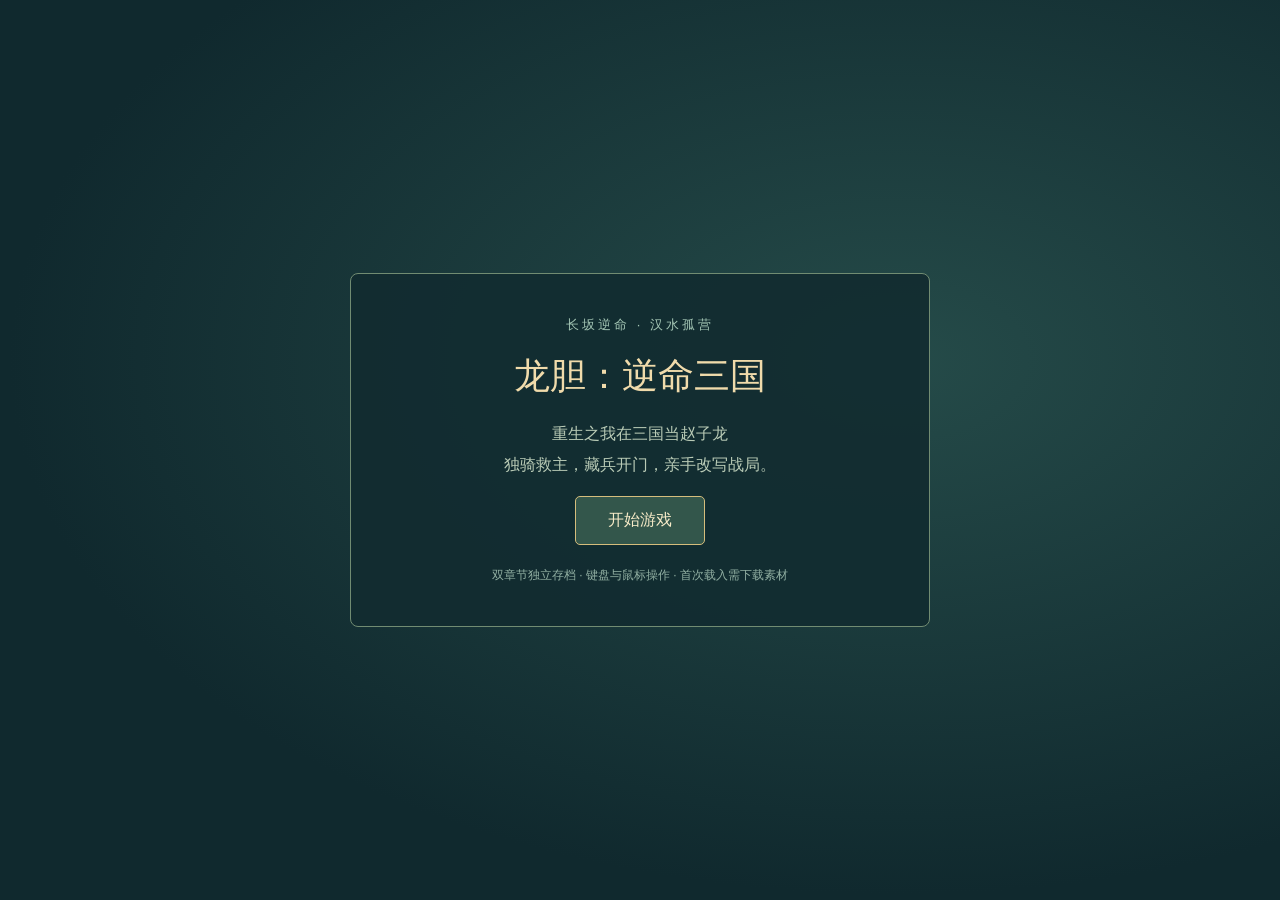
==== commit d65f0048: "Keep only Godot and simplify start game entry" ====
--- a/index.html
+++ b/index.html
@@ -5,7 +5,7 @@
   <meta name="viewport" content="width=device-width, initial-scale=1">
   <meta name="theme-color" content="#122c30">
   <meta name="description" content="龙胆：逆命三国，电脑版双章节动作冒险。操控赵云，长坂救主，汉水设伏。">
-  <title>龙胆：逆命三国 · 电脑版试玩</title>
+  <title>龙胆：逆命三国</title>
   <style>
     :root{color-scheme:dark;font-family:"Microsoft YaHei",sans-serif}
     *{box-sizing:border-box}
@@ -15,16 +15,14 @@
     p{line-height:1.8;color:#b9cbb6}
     #game-link{display:inline-block;margin:12px 0;padding:12px 30px;border:1px solid #d6bd7c;border-radius:5px;background:#33564b;color:#f7ebc8;text-decoration:none}
     a:focus-visible{outline:2px solid #f0dbab;outline-offset:4px}
-    footer{margin-top:24px}footer a{color:#91afa2;font-size:12px}
   </style>
 </head>
 <body>
   <main>
     <h1>龙胆：逆命三国</h1>
-    <p>正在进入电脑版试玩……</p>
-    <a id="game-link" href="./godot-play/">进入游戏</a>
-    <noscript><p>点击“进入游戏”打开正式试玩入口。</p></noscript>
-    <footer><a href="./legacy.html">旧 Canvas 原型</a></footer>
+    <p>正在进入游戏……</p>
+    <a id="game-link" href="./godot-play/">开始游戏</a>
+    <noscript><p>点击“开始游戏”打开游戏。</p></noscript>
   </main>
   <script>
     // One navigation only; keep project-relative GitHub Pages paths and links.
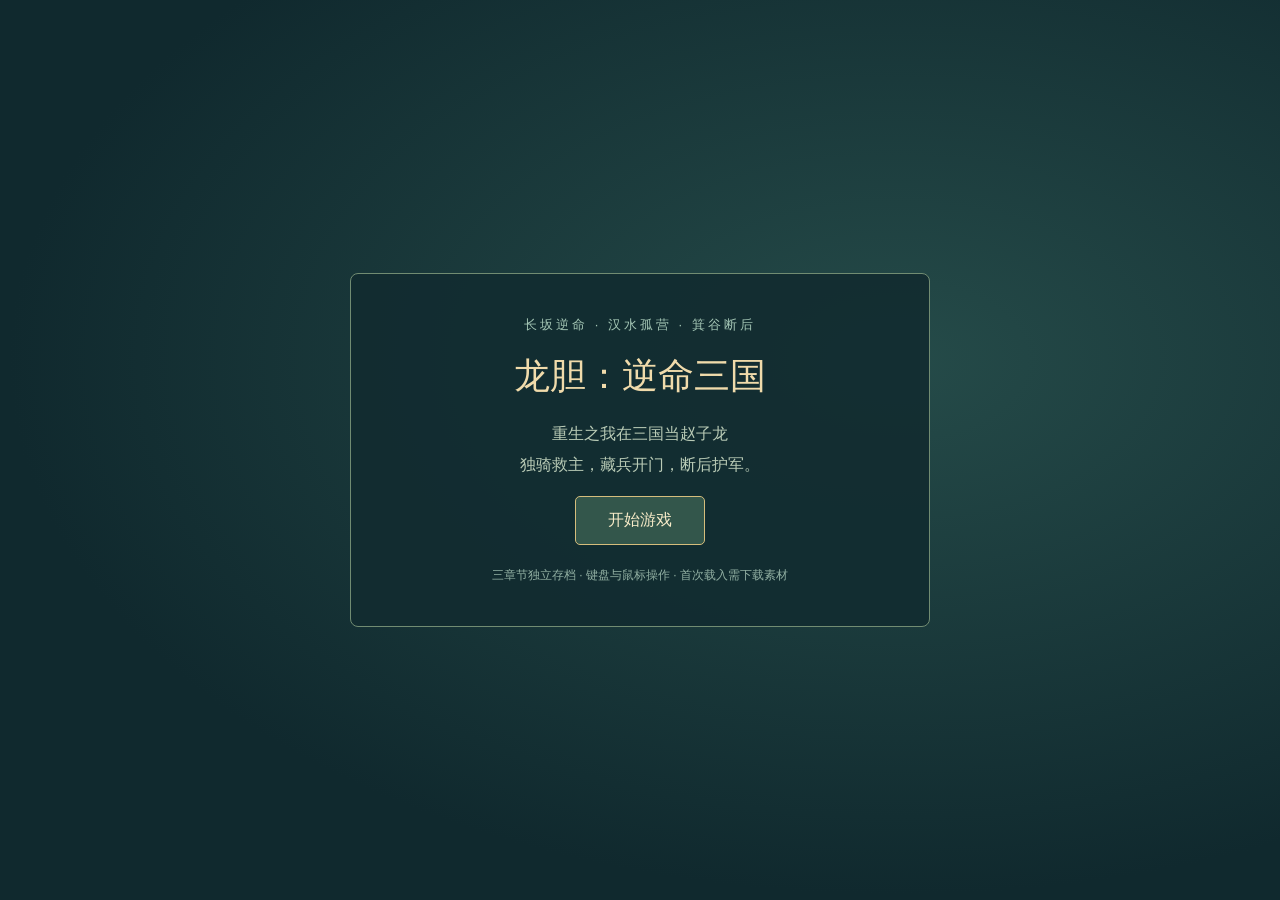
==== commit 93f1db69: "Complete Jigu chapter and polish campaign transitions for 0.6.0" ====
--- a/index.html
+++ b/index.html
@@ -4,7 +4,7 @@
   <meta charset="utf-8">
   <meta name="viewport" content="width=device-width, initial-scale=1">
   <meta name="theme-color" content="#122c30">
-  <meta name="description" content="龙胆：逆命三国，电脑版双章节动作冒险。操控赵云，长坂救主，汉水设伏。">
+  <meta name="description" content="龙胆：逆命三国，电脑版三章节动作冒险。操控赵云，长坂救主，汉水设伏，箕谷断后。">
   <title>龙胆：逆命三国</title>
   <style>
     :root{color-scheme:dark;font-family:"Microsoft YaHei",sans-serif}
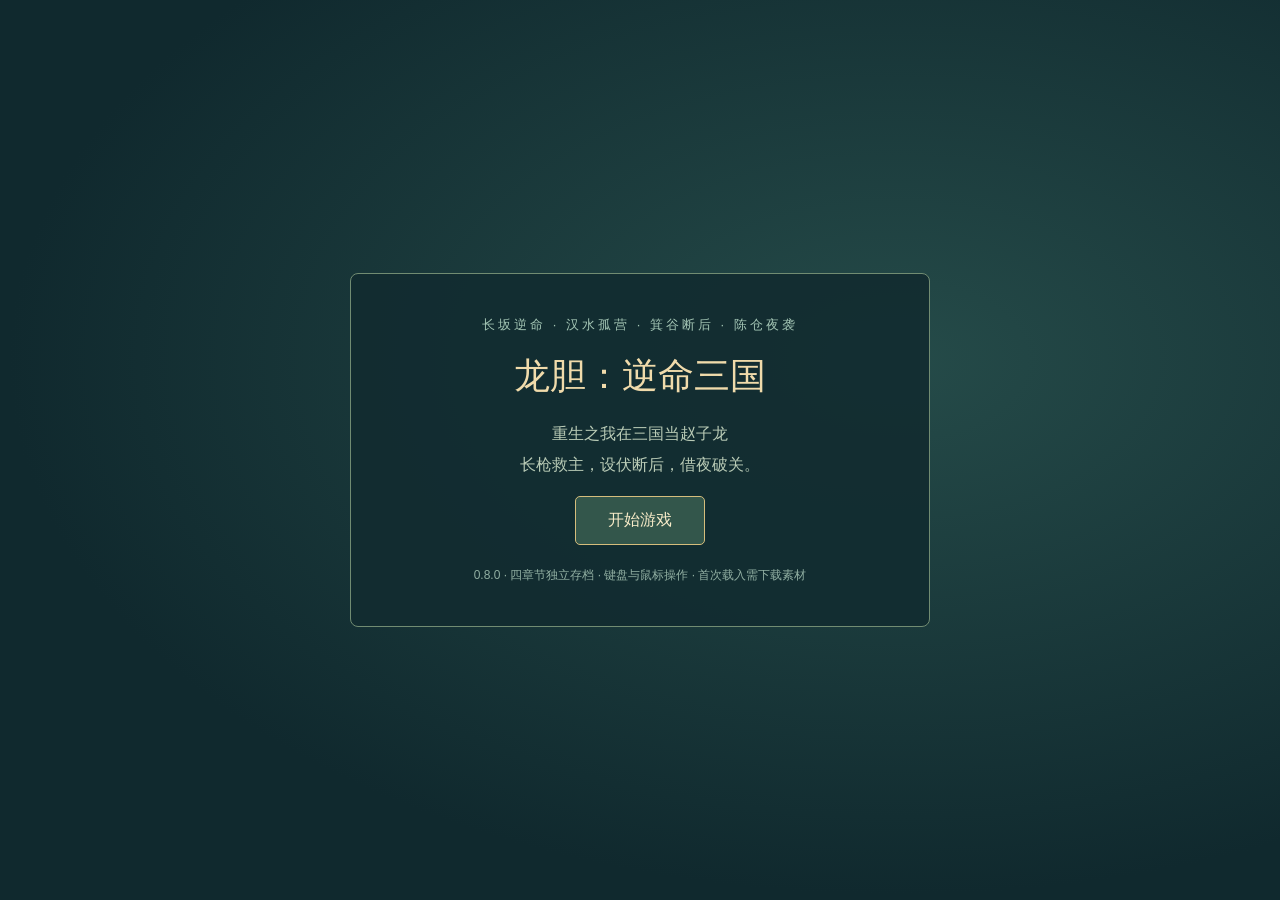
==== commit cbfb248e: "Add Chencang night assault and gradual four-chapter combat pacing" ====
--- a/index.html
+++ b/index.html
@@ -4,7 +4,7 @@
   <meta charset="utf-8">
   <meta name="viewport" content="width=device-width, initial-scale=1">
   <meta name="theme-color" content="#122c30">
-  <meta name="description" content="龙胆：逆命三国，电脑版三章节动作冒险。操控赵云，长坂救主，汉水设伏，箕谷断后。">
+  <meta name="description" content="龙胆：逆命三国，四章节2D动作冒险。操控赵云，长坂救主，汉水设伏，箕谷断后，陈仓夜袭。">
   <title>龙胆：逆命三国</title>
   <style>
     :root{color-scheme:dark;font-family:"Microsoft YaHei",sans-serif}
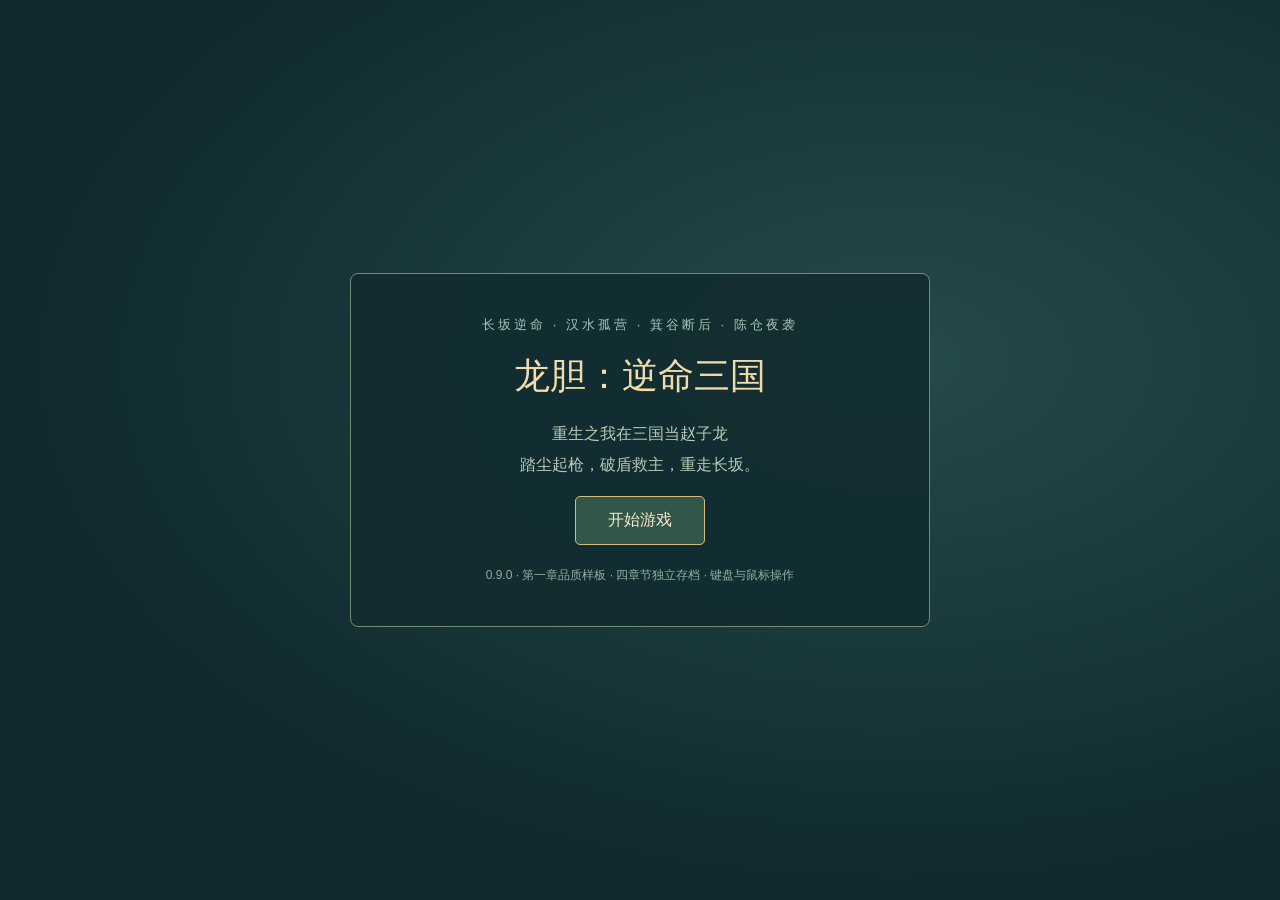
==== commit 7e22b4c4: "Polish Changban quality slice with articulated hero and responsive combat" ====
--- a/index.html
+++ b/index.html
@@ -4,7 +4,7 @@
   <meta charset="utf-8">
   <meta name="viewport" content="width=device-width, initial-scale=1">
   <meta name="theme-color" content="#122c30">
-  <meta name="description" content="龙胆：逆命三国，四章节2D动作冒险。操控赵云，长坂救主，汉水设伏，箕谷断后，陈仓夜袭。">
+  <meta name="description" content="龙胆：逆命三国0.9.0，第一章品质样板。操控赵云，踏尘起枪、破盾救主；四章征途与独立进度。">
   <title>龙胆：逆命三国</title>
   <style>
     :root{color-scheme:dark;font-family:"Microsoft YaHei",sans-serif}
